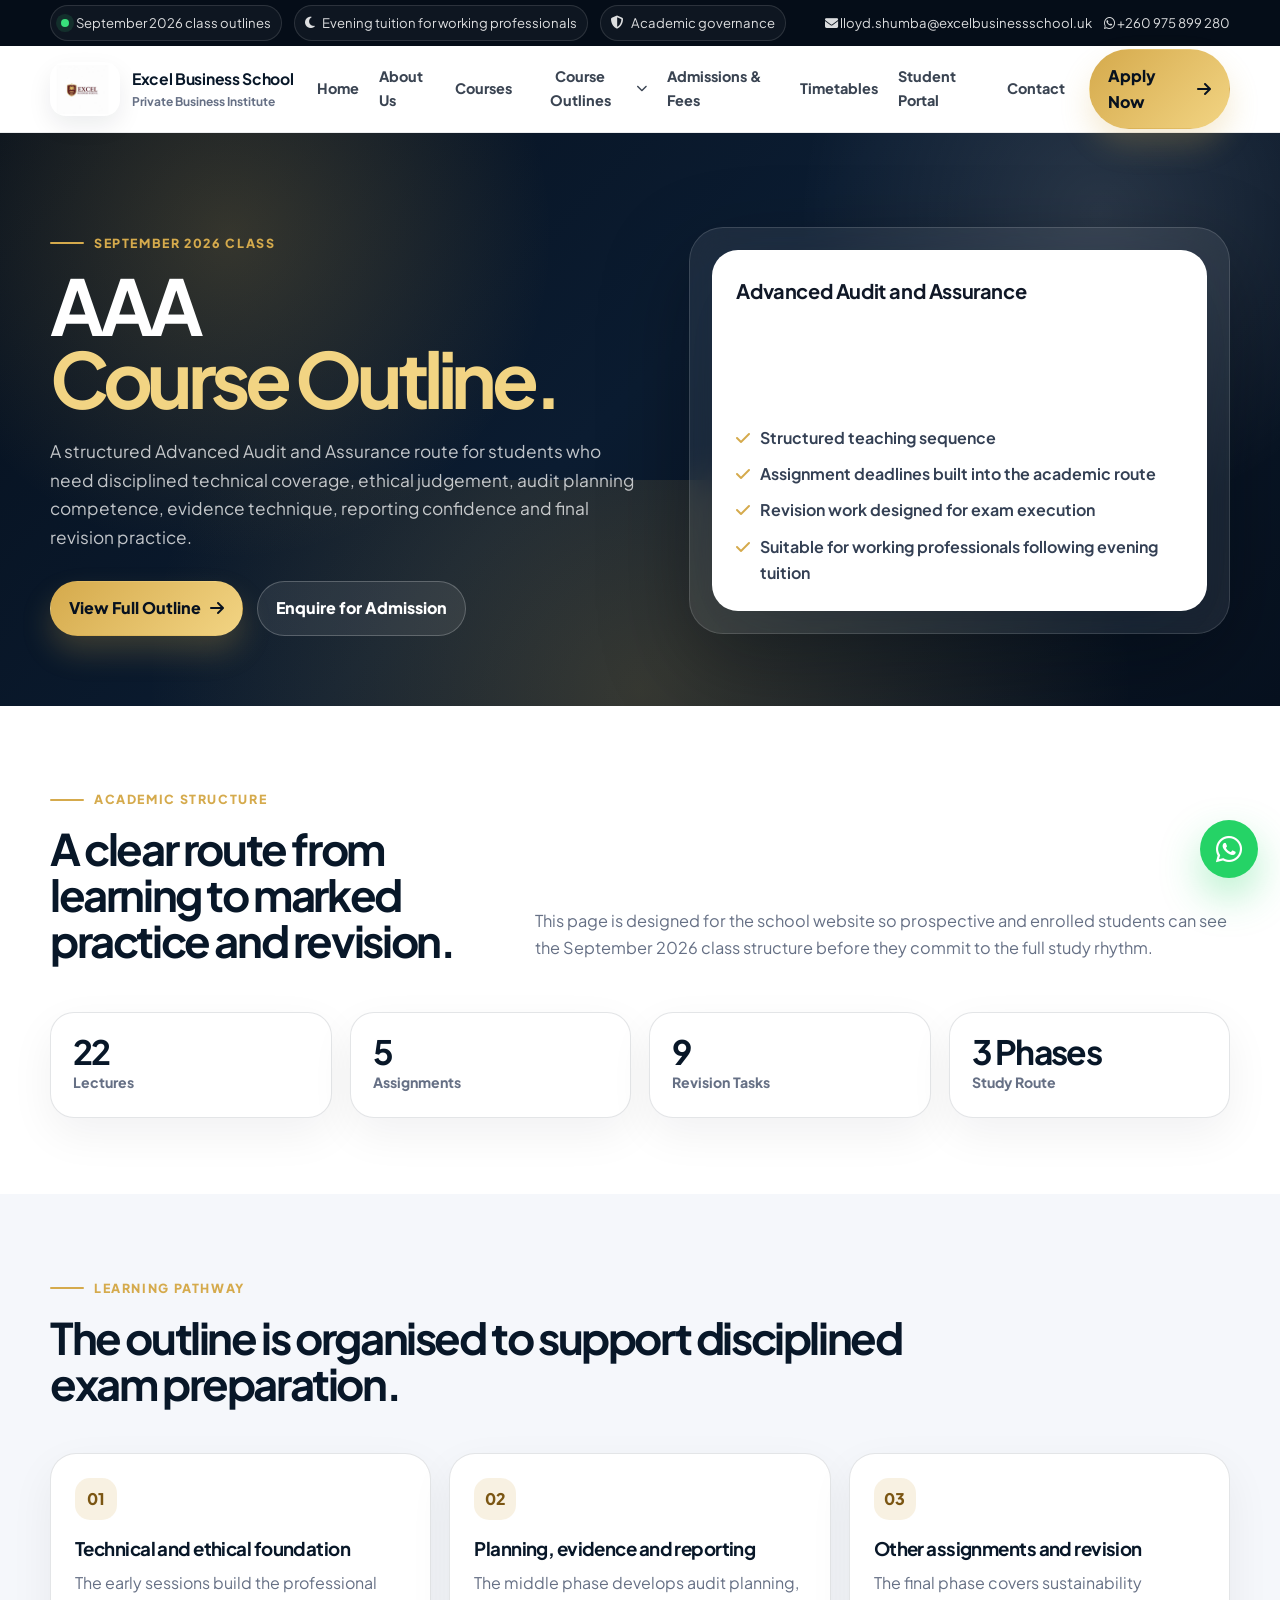
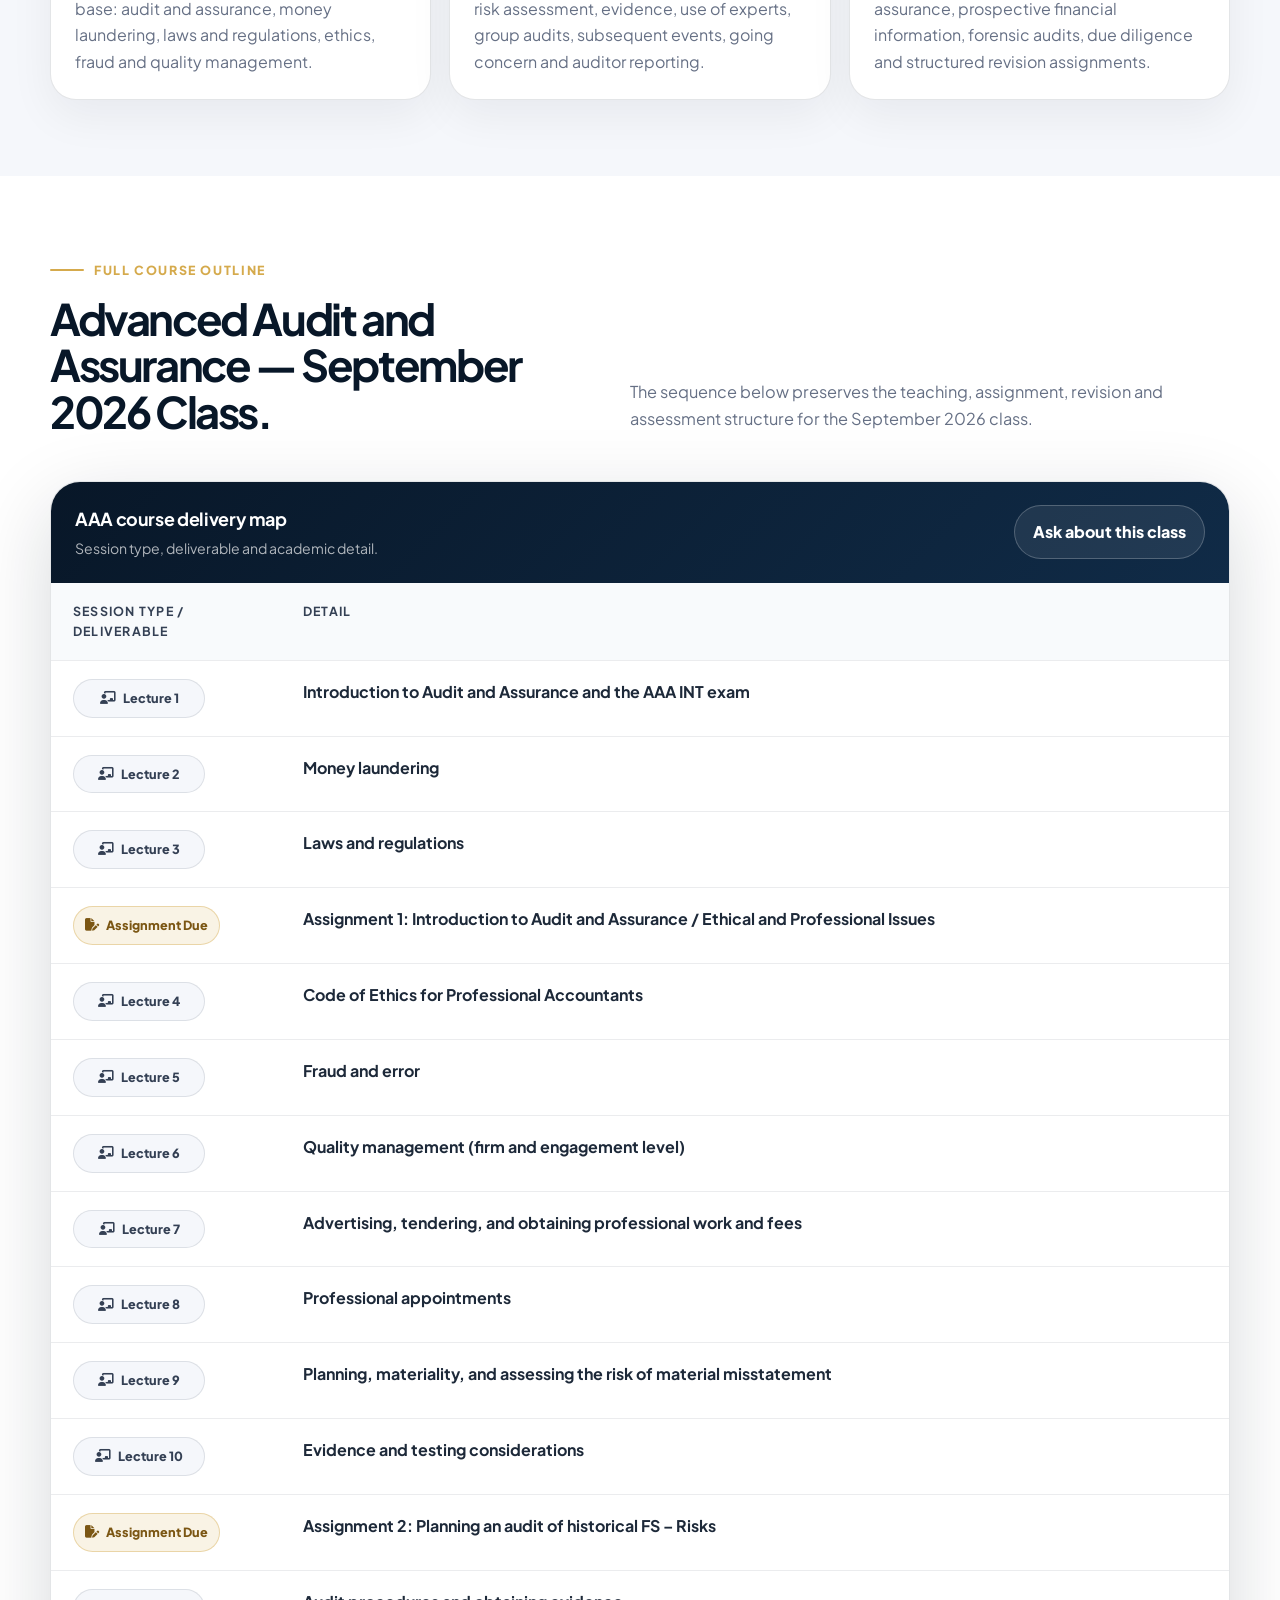
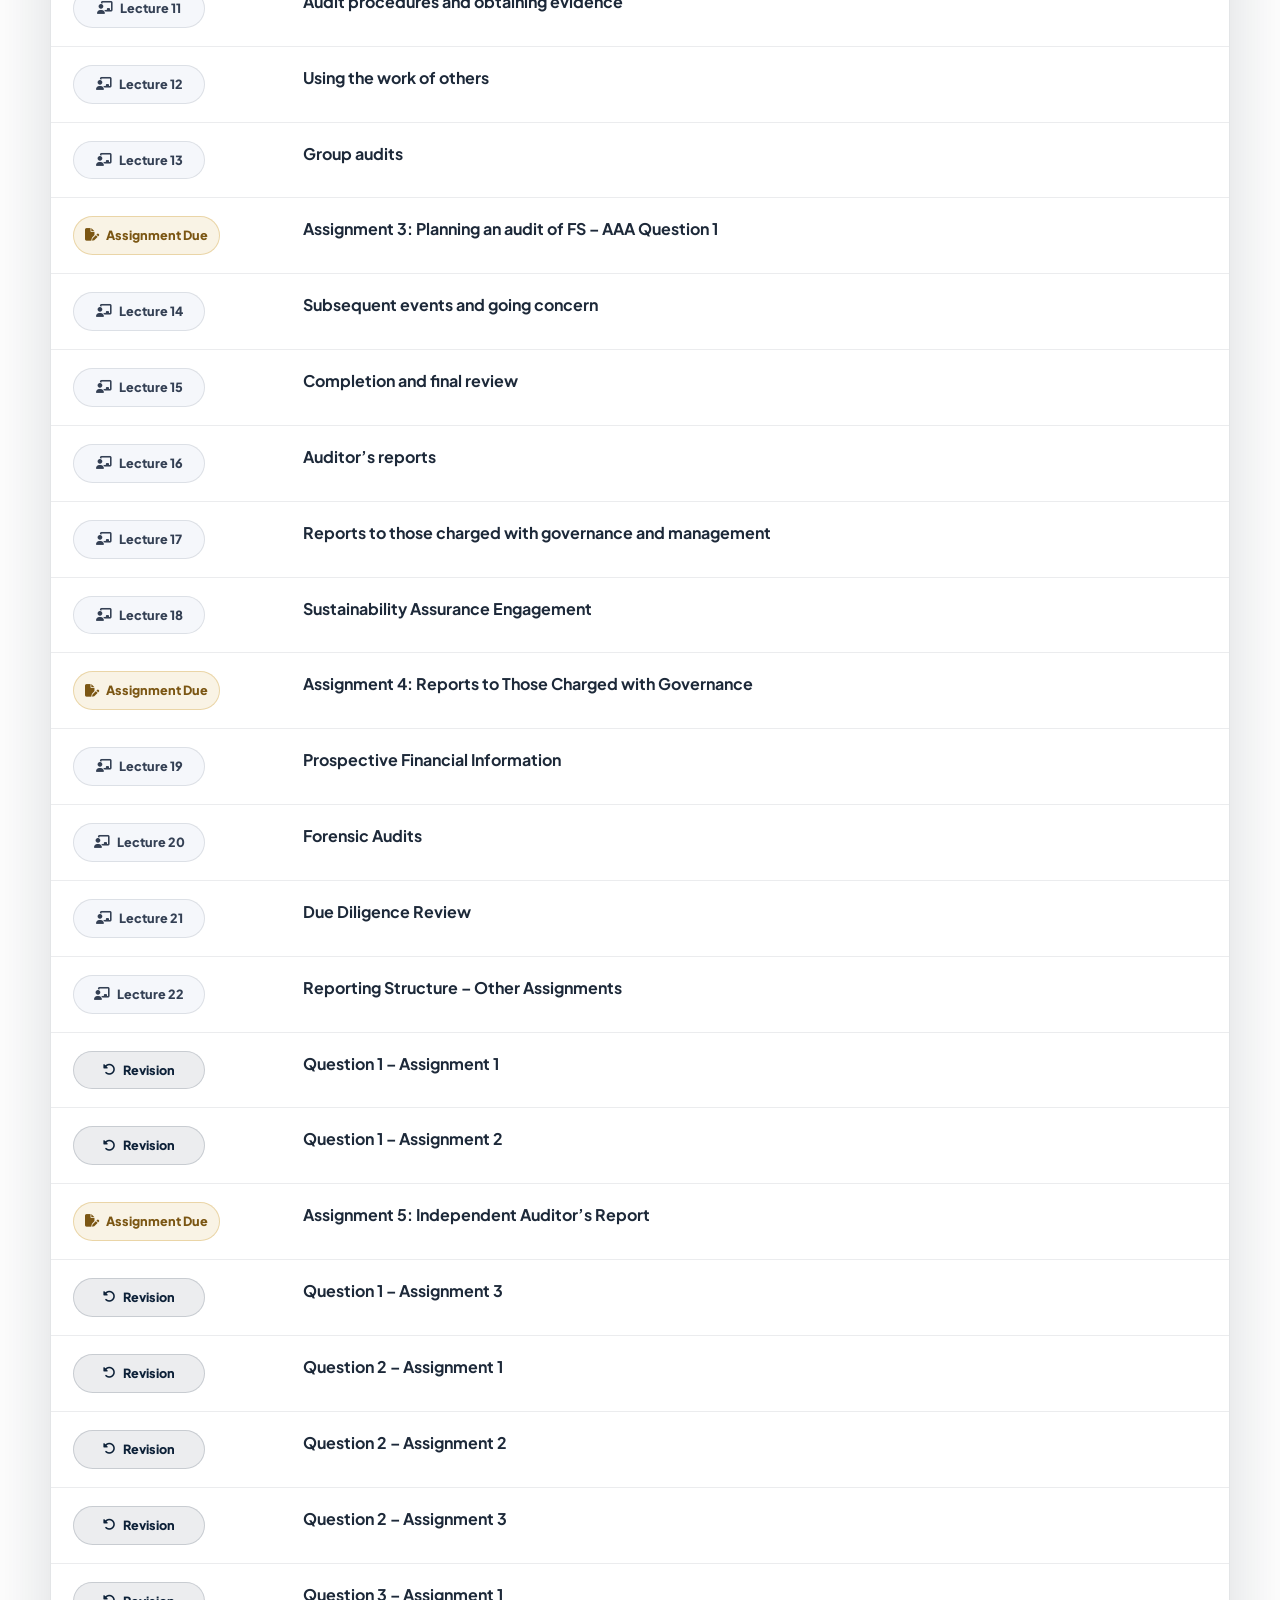
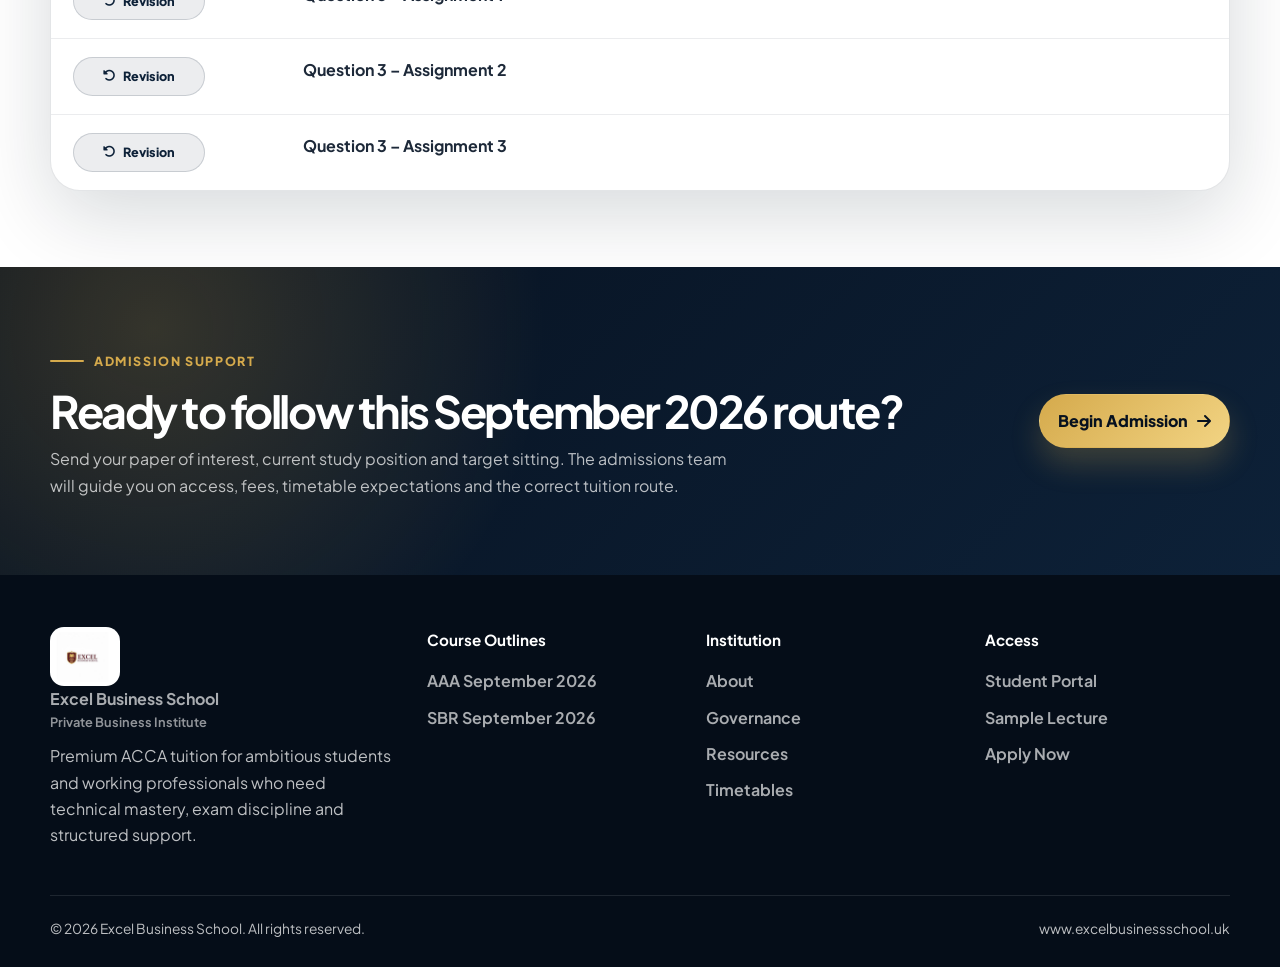
==== aaa-course-outline.html @ ab99c91c "Add files via upload" ====
<!DOCTYPE html>
<html lang="en">
<head>
  <meta charset="UTF-8" />
  <meta name="viewport" content="width=device-width, initial-scale=1.0" />

  <title>AAA Course Outline | September 2026 Class | Excel Business School</title>
  <meta name="description" content="Advanced Audit and Assurance September 2026 class course outline for Excel Business School students." />
  <meta name="theme-color" content="#081728" />
  <meta name="robots" content="index, follow" />
  <meta name="author" content="Excel Business School" />
  <link rel="canonical" href="https://www.excelbusinessschool.uk/aaa-course-outline.html" />

  <meta property="og:type" content="website" />
  <meta property="og:title" content="AAA Course Outline | September 2026 Class" />
  <meta property="og:description" content="Advanced Audit and Assurance September 2026 class course outline." />
  <meta property="og:url" content="https://www.excelbusinessschool.uk/aaa-course-outline.html" />
  <meta property="og:image" content="https://www.excelbusinessschool.uk/excel-logo.png" />

  <link rel="icon" type="image/png" href="excel-logo.png" />
  <link rel="apple-touch-icon" href="excel-logo.png" />
  <link rel="preconnect" href="https://fonts.googleapis.com" />
  <link rel="preconnect" href="https://fonts.gstatic.com" crossorigin />
  <link rel="preconnect" href="https://cdnjs.cloudflare.com" />
  <link href="https://fonts.googleapis.com/css2?family=Plus+Jakarta+Sans:wght@400;500;600;700;800;900&display=swap" rel="stylesheet" />
  <link rel="stylesheet" href="https://cdnjs.cloudflare.com/ajax/libs/font-awesome/6.5.0/css/all.min.css" />

  <style>

    :root {
      --navy: #081728;
      --navy-2: #0d2138;
      --ink: #101827;
      --muted: #667085;
      --soft: #f5f7fb;
      --white: #ffffff;
      --gold: #d5aa4c;
      --gold-2: #f2d483;
      --line: rgba(8, 23, 40, 0.11);
      --shadow: 0 24px 80px rgba(8, 23, 40, 0.16);
      --radius: 28px;
    }

    * { box-sizing: border-box; }

    html { scroll-behavior: smooth; }

    body {
      margin: 0;
      font-family: "Plus Jakarta Sans", system-ui, -apple-system, BlinkMacSystemFont, "Segoe UI", sans-serif;
      background: var(--soft);
      color: var(--ink);
      line-height: 1.65;
    }

    body.menu-open { overflow: hidden; }

    a { color: inherit; text-decoration: none; }

    img { max-width: 100%; display: block; }

    .container {
      width: min(1180px, calc(100% - 40px));
      margin: 0 auto;
    }

    .whatsapp-float {
      position: fixed;
      right: 22px;
      bottom: 22px;
      width: 58px;
      height: 58px;
      border-radius: 999px;
      display: grid;
      place-items: center;
      background: #25d366;
      color: #fff;
      font-size: 1.85rem;
      z-index: 90;
      box-shadow: 0 18px 40px rgba(37, 211, 102, 0.35);
    }

    .topbar {
      background: #050d18;
      color: rgba(255,255,255,.86);
      font-size: .82rem;
    }

    .topbar-inner {
      min-height: 46px;
      display: flex;
      align-items: center;
      justify-content: space-between;
      gap: 18px;
    }

    .topbar-left, .topbar-right {
      display: flex;
      align-items: center;
      gap: 12px;
      flex-wrap: wrap;
    }

    .status-chip {
      display: inline-flex;
      align-items: center;
      gap: 7px;
      padding: 6px 10px;
      border: 1px solid rgba(255,255,255,.12);
      border-radius: 999px;
      background: rgba(255,255,255,.04);
    }

    .live-dot {
      width: 8px;
      height: 8px;
      border-radius: 50%;
      background: #38e07b;
      box-shadow: 0 0 0 5px rgba(56,224,123,.12);
      display: inline-block;
    }

    .navbar {
      position: sticky;
      top: 0;
      z-index: 80;
      background: rgba(255,255,255,.92);
      backdrop-filter: blur(18px);
      border-bottom: 1px solid rgba(8,23,40,.08);
    }

    .nav-inner {
      min-height: 86px;
      display: flex;
      align-items: center;
      justify-content: space-between;
      gap: 24px;
    }

    .brand {
      display: flex;
      align-items: center;
      gap: 12px;
      min-width: max-content;
    }

    .brand-logo {
      width: 70px;
      height: 54px;
      display: grid;
      place-items: center;
      border-radius: 16px;
      background: #fff;
      box-shadow: 0 10px 25px rgba(8,23,40,.08);
      overflow: hidden;
    }

    .brand-logo img {
      width: 62px;
      height: auto;
      object-fit: contain;
    }

    .brand-text strong {
      display: block;
      font-size: .98rem;
      letter-spacing: -.02em;
      color: var(--navy);
    }

    .brand-text span {
      display: block;
      color: var(--muted);
      font-size: .75rem;
      font-weight: 700;
    }

    .nav-links {
      display: flex;
      align-items: center;
      justify-content: center;
      gap: 20px;
      font-size: .9rem;
      font-weight: 750;
      color: #1f2a3a;
    }

    .nav-links > a,
    .nav-dropdown-toggle {
      position: relative;
      opacity: .88;
    }

    .nav-links > a:hover,
    .nav-dropdown-toggle:hover {
      opacity: 1;
      color: var(--navy);
    }

    .nav-dropdown {
      position: relative;
      display: inline-flex;
      align-items: center;
    }

    .nav-dropdown-toggle {
      appearance: none;
      border: 0;
      background: transparent;
      color: inherit;
      font: inherit;
      cursor: pointer;
      display: inline-flex;
      align-items: center;
      gap: 7px;
      padding: 0;
    }

    .nav-dropdown-toggle i {
      font-size: .7rem;
      transition: transform .25s ease;
    }

    .nav-dropdown-menu {
      position: absolute;
      top: calc(100% + 18px);
      left: 50%;
      transform: translateX(-50%) translateY(8px);
      min-width: 300px;
      padding: 10px;
      border: 1px solid rgba(213,170,76,.34);
      border-radius: 20px;
      background: rgba(8, 23, 40, .98);
      box-shadow: 0 26px 70px rgba(0,0,0,.25);
      opacity: 0;
      visibility: hidden;
      pointer-events: none;
      z-index: 100;
      transition: opacity .22s ease, transform .22s ease, visibility .22s ease;
    }

    .nav-dropdown:hover .nav-dropdown-menu,
    .nav-dropdown:focus-within .nav-dropdown-menu {
      opacity: 1;
      visibility: visible;
      pointer-events: auto;
      transform: translateX(-50%) translateY(0);
    }

    .nav-dropdown:hover .nav-dropdown-toggle i,
    .nav-dropdown:focus-within .nav-dropdown-toggle i {
      transform: rotate(180deg);
    }

    .nav-dropdown-menu a {
      display: flex;
      flex-direction: column;
      gap: 4px;
      padding: 13px 14px;
      border-radius: 14px;
      color: #fff;
      line-height: 1.25;
    }

    .nav-dropdown-menu a:hover,
    .nav-dropdown-menu a:focus {
      background: rgba(213,170,76,.15);
    }

    .nav-dropdown-menu strong {
      font-size: .9rem;
    }

    .nav-dropdown-menu span {
      color: rgba(255,255,255,.66);
      font-size: .74rem;
      font-weight: 600;
    }

    .nav-cta, .btn {
      display: inline-flex;
      align-items: center;
      justify-content: center;
      gap: 9px;
      border-radius: 999px;
      padding: 13px 18px;
      font-weight: 800;
      border: 1px solid transparent;
      transition: transform .2s ease, box-shadow .2s ease;
      cursor: pointer;
    }

    .nav-cta, .btn-primary {
      color: #07111f;
      background: linear-gradient(135deg, var(--gold), var(--gold-2));
      box-shadow: 0 16px 30px rgba(213,170,76,.24);
    }

    .btn-secondary {
      color: #fff;
      border-color: rgba(255,255,255,.22);
      background: rgba(255,255,255,.08);
    }

    .btn-light {
      color: var(--navy);
      border-color: rgba(8,23,40,.12);
      background: #fff;
    }

    .nav-cta:hover, .btn:hover {
      transform: translateY(-2px);
    }

    .menu-btn {
      display: none;
      width: 46px;
      height: 46px;
      border: 1px solid rgba(8,23,40,.12);
      border-radius: 14px;
      background: #fff;
      color: var(--navy);
      font-size: 1.15rem;
    }

    .mobile-backdrop {
      position: fixed;
      inset: 0;
      background: rgba(0,0,0,.46);
      z-index: 95;
      opacity: 0;
      visibility: hidden;
      transition: .22s ease;
    }

    .mobile-backdrop.open {
      opacity: 1;
      visibility: visible;
    }

    .mobile-menu {
      position: fixed;
      top: 0;
      right: 0;
      bottom: 0;
      width: min(420px, 92vw);
      background: #07111f;
      color: #fff;
      z-index: 100;
      transform: translateX(100%);
      transition: transform .25s ease;
      padding: 24px;
      overflow-y: auto;
    }

    .mobile-menu.open { transform: translateX(0); }

    .mobile-head {
      display: flex;
      align-items: center;
      justify-content: space-between;
      margin-bottom: 24px;
    }

    .mobile-head span {
      display: block;
      color: rgba(255,255,255,.55);
      font-size: .75rem;
      text-transform: uppercase;
      font-weight: 800;
      letter-spacing: .12em;
    }

    .mobile-head strong { display: block; }

    .close-btn {
      width: 44px;
      height: 44px;
      border: 1px solid rgba(255,255,255,.16);
      border-radius: 14px;
      background: rgba(255,255,255,.06);
      color: #fff;
      font-size: 1.1rem;
    }

    .mobile-links {
      display: grid;
      gap: 12px;
    }

    .mobile-links a {
      display: flex;
      align-items: center;
      justify-content: space-between;
      padding: 15px 16px;
      border: 1px solid rgba(255,255,255,.10);
      border-radius: 18px;
      background: rgba(255,255,255,.045);
      font-weight: 800;
    }

    .mobile-course-block {
      display: grid;
      gap: 10px;
      padding: 14px;
      border: 1px solid rgba(213,170,76,.24);
      border-radius: 20px;
      background: rgba(213,170,76,.07);
    }

    .mobile-course-block > span {
      color: rgba(255,255,255,.64);
      font-size: .78rem;
      font-weight: 850;
      letter-spacing: .1em;
      text-transform: uppercase;
    }

    .hero {
      position: relative;
      overflow: hidden;
      background:
        radial-gradient(circle at 18% 18%, rgba(213,170,76,.22), transparent 28%),
        radial-gradient(circle at 86% 14%, rgba(255,255,255,.13), transparent 25%),
        linear-gradient(135deg, #06101d 0%, #0b1c31 48%, #07111f 100%);
      color: #fff;
      padding: 92px 0 70px;
    }

    .hero::after {
      content: "";
      position: absolute;
      inset: auto -12% -34% -12%;
      height: 420px;
      background: radial-gradient(circle, rgba(213,170,76,.22), transparent 60%);
      pointer-events: none;
    }

    .hero-inner {
      position: relative;
      z-index: 1;
      display: grid;
      grid-template-columns: 1.05fr .95fr;
      gap: 42px;
      align-items: center;
    }

    .eyebrow {
      display: inline-flex;
      align-items: center;
      gap: 10px;
      color: var(--gold);
      font-size: .78rem;
      font-weight: 900;
      letter-spacing: .13em;
      text-transform: uppercase;
      margin-bottom: 16px;
    }

    .eyebrow span {
      width: 34px;
      height: 2px;
      background: var(--gold);
      border-radius: 999px;
      display: inline-block;
    }

    h1, h2, h3, p { margin-top: 0; }

    h1 {
      max-width: 780px;
      font-size: clamp(2.65rem, 6vw, 5.8rem);
      line-height: .95;
      letter-spacing: -.07em;
      margin-bottom: 22px;
    }

    h1 span {
      color: var(--gold-2);
      display: block;
    }

    .hero p {
      color: rgba(255,255,255,.75);
      font-size: 1.08rem;
      max-width: 690px;
    }

    .hero-actions {
      display: flex;
      align-items: center;
      gap: 14px;
      flex-wrap: wrap;
      margin-top: 30px;
    }

    .hero-panel {
      border: 1px solid rgba(255,255,255,.14);
      border-radius: 34px;
      padding: 22px;
      background: rgba(255,255,255,.08);
      box-shadow: 0 32px 90px rgba(0,0,0,.28);
      backdrop-filter: blur(18px);
    }

    .panel-card {
      border-radius: 26px;
      padding: 24px;
      background: #fff;
      color: var(--ink);
      box-shadow: var(--shadow);
    }

    .panel-card h3 {
      font-size: 1.25rem;
      letter-spacing: -.02em;
      margin-bottom: 12px;
    }

    .panel-list {
      display: grid;
      gap: 10px;
      margin: 20px 0 0;
      padding: 0;
      list-style: none;
    }

    .panel-list li {
      display: flex;
      gap: 10px;
      align-items: flex-start;
      color: #344054;
      font-weight: 650;
    }

    .panel-list i { color: var(--gold); margin-top: 5px; }

    .section {
      padding: 76px 0;
    }

    .section-white { background: #fff; }

    .section-soft { background: var(--soft); }

    .section-head {
      display: flex;
      justify-content: space-between;
      gap: 30px;
      align-items: end;
      margin-bottom: 32px;
    }

    .section-title {
      font-size: clamp(2rem, 3.4vw, 3.2rem);
      line-height: 1.06;
      letter-spacing: -.055em;
      color: var(--navy);
      margin-bottom: 14px;
      max-width: 860px;
    }

    .section-lead {
      color: var(--muted);
      font-size: 1.02rem;
      max-width: 740px;
    }

    .metrics-grid {
      display: grid;
      grid-template-columns: repeat(4, minmax(0, 1fr));
      gap: 18px;
      margin-top: 34px;
    }

    .metric-card {
      padding: 22px;
      border: 1px solid var(--line);
      border-radius: 24px;
      background: #fff;
      box-shadow: 0 16px 45px rgba(8,23,40,.06);
    }

    .metric-card strong {
      display: block;
      color: var(--navy);
      font-size: 2.1rem;
      letter-spacing: -.05em;
      line-height: 1;
    }

    .metric-card span {
      color: var(--muted);
      font-size: .88rem;
      font-weight: 750;
    }

    .outline-shell {
      border: 1px solid var(--line);
      border-radius: 30px;
      overflow: hidden;
      background: #fff;
      box-shadow: var(--shadow);
    }

    .outline-toolbar {
      display: flex;
      justify-content: space-between;
      align-items: center;
      gap: 20px;
      padding: 22px 24px;
      background: linear-gradient(135deg, #081728, #102b47);
      color: #fff;
    }

    .outline-toolbar h2 {
      margin: 0;
      font-size: 1.12rem;
      letter-spacing: -.02em;
    }

    .outline-toolbar p {
      margin: 4px 0 0;
      color: rgba(255,255,255,.68);
      font-size: .88rem;
    }

    .outline-table {
      width: 100%;
      border-collapse: collapse;
    }

    .outline-table th,
    .outline-table td {
      padding: 18px 22px;
      border-bottom: 1px solid rgba(8,23,40,.08);
      text-align: left;
      vertical-align: top;
    }

    .outline-table th {
      background: #f8fafc;
      color: #344054;
      font-size: .78rem;
      text-transform: uppercase;
      letter-spacing: .1em;
    }

    .outline-table tr:last-child td {
      border-bottom: 0;
    }

    .outline-table td:first-child {
      width: 230px;
    }

    .type-pill {
      display: inline-flex;
      align-items: center;
      gap: 7px;
      min-width: 132px;
      justify-content: center;
      padding: 8px 11px;
      border-radius: 999px;
      border: 1px solid rgba(8,23,40,.10);
      background: #f5f7fb;
      color: #344054;
      font-weight: 850;
      font-size: .79rem;
    }

    .type-pill.assignment {
      background: rgba(213,170,76,.14);
      border-color: rgba(213,170,76,.40);
      color: #7b5613;
    }

    .type-pill.revision {
      background: rgba(13,33,56,.08);
      border-color: rgba(13,33,56,.16);
      color: var(--navy-2);
    }

    .type-pill.mock {
      background: rgba(34, 197, 94, .12);
      border-color: rgba(34, 197, 94, .26);
      color: #116333;
    }

    .detail-cell {
      font-weight: 700;
      color: #1d2939;
    }

    .pathway-grid {
      display: grid;
      grid-template-columns: repeat(3, minmax(0, 1fr));
      gap: 18px;
    }

    .path-card {
      border: 1px solid var(--line);
      border-radius: 26px;
      padding: 24px;
      background: #fff;
      box-shadow: 0 16px 45px rgba(8,23,40,.06);
    }

    .path-card span {
      width: 42px;
      height: 42px;
      display: grid;
      place-items: center;
      border-radius: 15px;
      background: rgba(213,170,76,.16);
      color: #7b5613;
      font-weight: 900;
      margin-bottom: 18px;
    }

    .path-card h3 {
      color: var(--navy);
      letter-spacing: -.03em;
      line-height: 1.16;
      margin-bottom: 10px;
    }

    .path-card p {
      color: var(--muted);
      margin-bottom: 0;
    }

    .cta-band {
      background:
        radial-gradient(circle at 12% 20%, rgba(213,170,76,.22), transparent 34%),
        linear-gradient(135deg, #07111f, #0d2138);
      color: #fff;
    }

    .cta-layout {
      display: flex;
      align-items: center;
      justify-content: space-between;
      gap: 28px;
    }

    .cta-layout h2 {
      font-size: clamp(2rem, 3.5vw, 3.3rem);
      line-height: 1.05;
      letter-spacing: -.055em;
      margin-bottom: 12px;
    }

    .cta-layout p {
      color: rgba(255,255,255,.72);
      max-width: 700px;
      margin-bottom: 0;
    }

    .footer {
      background: #050d18;
      color: rgba(255,255,255,.74);
      padding: 52px 0 26px;
    }

    .footer-grid {
      display: grid;
      grid-template-columns: 1.4fr repeat(3, 1fr);
      gap: 34px;
    }

    .footer-brand {
      display: flex;
      align-items: center;
      gap: 12px;
      color: #fff;
      margin-bottom: 16px;
    }

    .footer-brand img {
      width: 70px;
      height: auto;
      border-radius: 14px;
      background: #fff;
      padding: 4px;
    }

    .footer-brand strong { display: block; }
    .footer-brand em { display: block; font-style: normal; color: rgba(255,255,255,.56); font-size: .8rem; }

    .footer h3 {
      color: #fff;
      margin-bottom: 16px;
      font-size: .95rem;
    }

    .footer a {
      display: block;
      margin-bottom: 10px;
      color: rgba(255,255,255,.66);
      font-weight: 650;
    }

    .footer-bottom {
      margin-top: 30px;
      padding-top: 22px;
      border-top: 1px solid rgba(255,255,255,.10);
      display: flex;
      justify-content: space-between;
      gap: 18px;
      flex-wrap: wrap;
      font-size: .86rem;
    }

    @media (max-width: 1100px) {
      .nav-links, .nav-cta { display: none; }
      .menu-btn { display: inline-grid; place-items: center; }
      .hero-inner { grid-template-columns: 1fr; }
      .metrics-grid { grid-template-columns: repeat(2, minmax(0, 1fr)); }
      .pathway-grid { grid-template-columns: 1fr; }
      .section-head { display: block; }
    }

    @media (max-width: 760px) {
      .container { width: min(100% - 28px, 1180px); }
      .topbar-inner { align-items: flex-start; padding: 12px 0; }
      .topbar-right { display: none; }
      .brand-text span { display: none; }
      .hero { padding: 70px 0 52px; }
      h1 { font-size: clamp(2.35rem, 13vw, 4rem); }
      .metrics-grid { grid-template-columns: 1fr; }
      .outline-toolbar { align-items: flex-start; flex-direction: column; }
      .outline-table, .outline-table tbody, .outline-table tr, .outline-table td { display: block; width: 100%; }
      .outline-table thead { display: none; }
      .outline-table tr { border-bottom: 1px solid rgba(8,23,40,.09); padding: 16px; }
      .outline-table tr:last-child { border-bottom: 0; }
      .outline-table td { padding: 7px 0; border: 0; }
      .outline-table td:first-child { width: 100%; }
      .type-pill { justify-content: flex-start; min-width: auto; }
      .cta-layout { display: block; }
      .footer-grid { grid-template-columns: 1fr; }
    }

  </style>
</head>

<body>

  <a href="https://wa.me/260975899280" target="_blank" rel="noopener" aria-label="Contact Excel Business School on WhatsApp" class="whatsapp-float">
    <i class="fab fa-whatsapp" aria-hidden="true"></i>
  </a>

  <header class="topbar" aria-label="Institutional contact bar">
    <div class="container topbar-inner">
      <div class="topbar-left">
        <span class="status-chip"><span class="live-dot" aria-hidden="true"></span> September 2026 class outlines</span>
        <span class="status-chip"><i class="fas fa-moon" aria-hidden="true"></i> Evening tuition for working professionals</span>
        <span class="status-chip"><i class="fas fa-shield-halved" aria-hidden="true"></i> Academic governance</span>
      </div>
      <div class="topbar-right">
        <a href="mailto:lloyd.shumba@excelbusinessschool.uk"><i class="fa-solid fa-envelope" aria-hidden="true"></i> lloyd.shumba@excelbusinessschool.uk</a>
        <a href="https://wa.me/260975899280" target="_blank" rel="noopener"><i class="fab fa-whatsapp" aria-hidden="true"></i> +260 975 899 280</a>
      </div>
    </div>
  </header>

  <nav class="navbar" aria-label="Primary navigation">
    <div class="container nav-inner">
      <a href="index.html" class="brand" aria-label="Excel Business School Home">
        <span class="brand-logo">
          <img src="excel-logo.png" width="82" height="58" alt="Excel Business School" />
        </span>
        <span class="brand-text">
          <strong>Excel Business School</strong>
          <span>Private Business Institute</span>
        </span>
      </a>

      <div class="nav-links" aria-label="Main navigation">
        <a href="index.html#home">Home</a>
        <a href="index.html#about">About Us</a>
        <a href="index.html#courses">Courses</a>
        <div class="nav-dropdown">
          <button class="nav-dropdown-toggle" type="button" aria-haspopup="true" aria-expanded="false">
            Course Outlines <i class="fas fa-chevron-down" aria-hidden="true"></i>
          </button>
          <div class="nav-dropdown-menu" role="menu" aria-label="September 2026 course outlines">
            <a href="aaa-course-outline.html" role="menuitem">
              <strong>AAA Course Outline</strong>
              <span>Advanced Audit and Assurance · September 2026</span>
            </a>
            <a href="sbr-course-outline.html" role="menuitem">
              <strong>SBR Course Outline</strong>
              <span>Strategic Business Reporting · September 2026</span>
            </a>
          </div>
        </div>
        <a href="index.html#admissions">Admissions &amp; Fees</a>
        <a href="timetables.html">Timetables</a>
        <a href="portal.html">Student Portal</a>
        <a href="index.html#contact">Contact</a>
      </div>

      <a href="index.html#contact" class="nav-cta">Apply Now <i class="fas fa-arrow-right" aria-hidden="true"></i></a>

      <button class="menu-btn" id="menuBtn" type="button" aria-label="Open menu" aria-controls="mobileMenu" aria-expanded="false">
        <i class="fas fa-bars" aria-hidden="true"></i>
      </button>
    </div>
  </nav>

  <div class="mobile-backdrop" id="mobileBackdrop" aria-hidden="true"></div>

  <aside class="mobile-menu" id="mobileMenu" aria-hidden="true" aria-label="Mobile navigation">
    <div class="mobile-head">
      <div>
        <span>Navigation</span>
        <strong>Excel Business School</strong>
      </div>
      <button class="close-btn" id="closeBtn" type="button" aria-label="Close menu">
        <i class="fas fa-times" aria-hidden="true"></i>
      </button>
    </div>

    <div class="mobile-links">
      <a href="index.html#home">Home <i class="fas fa-arrow-right" aria-hidden="true"></i></a>
      <a href="index.html#about">About Us <i class="fas fa-arrow-right" aria-hidden="true"></i></a>
      <a href="index.html#courses">Courses <i class="fas fa-arrow-right" aria-hidden="true"></i></a>
      <div class="mobile-course-block">
        <span>Course Outlines</span>
        <a href="aaa-course-outline.html">AAA September 2026 <i class="fas fa-arrow-right" aria-hidden="true"></i></a>
        <a href="sbr-course-outline.html">SBR September 2026 <i class="fas fa-arrow-right" aria-hidden="true"></i></a>
      </div>
      <a href="index.html#admissions">Admissions &amp; Fees <i class="fas fa-arrow-right" aria-hidden="true"></i></a>
      <a href="timetables.html">Timetables <i class="fas fa-calendar-alt" aria-hidden="true"></i></a>
      <a href="portal.html">Student Portal <i class="fas fa-user-graduate" aria-hidden="true"></i></a>
      <a href="index.html#contact">Contact <i class="fas fa-arrow-right" aria-hidden="true"></i></a>
      <a href="index.html#contact">Apply Now</a>
    </div>
  </aside>


  <main>
    <section class="hero">
      <div class="container hero-inner">
        <div>
          <div class="eyebrow"><span></span> September 2026 Class</div>
          <h1>AAA <span>Course Outline.</span></h1>
          <p>A structured Advanced Audit and Assurance route for students who need disciplined technical coverage, ethical judgement, audit planning competence, evidence technique, reporting confidence and final revision practice.</p>
          <div class="hero-actions">
            <a href="#outline" class="btn btn-primary">View Full Outline <i class="fas fa-arrow-right" aria-hidden="true"></i></a>
            <a href="index.html#contact" class="btn btn-secondary">Enquire for Admission</a>
          </div>
        </div>

        <aside class="hero-panel" aria-label="AAA course summary">
          <div class="panel-card">
            <h3>Advanced Audit and Assurance</h3>
            <p>A professional audit route covering ethics, laws and regulations, audit planning, evidence, reporting, assurance engagements and revision practice.</p>
            <ul class="panel-list">
              <li><i class="fas fa-check" aria-hidden="true"></i> Structured teaching sequence</li>
              <li><i class="fas fa-check" aria-hidden="true"></i> Assignment deadlines built into the academic route</li>
              <li><i class="fas fa-check" aria-hidden="true"></i> Revision work designed for exam execution</li>
              <li><i class="fas fa-check" aria-hidden="true"></i> Suitable for working professionals following evening tuition</li>
            </ul>
          </div>
        </aside>
      </div>
    </section>

    <section class="section section-white">
      <div class="container">
        <div class="section-head">
          <div>
            <div class="eyebrow"><span></span> Academic Structure</div>
            <h2 class="section-title">A clear route from learning to marked practice and revision.</h2>
          </div>
          <p class="section-lead">This page is designed for the school website so prospective and enrolled students can see the September 2026 class structure before they commit to the full study rhythm.</p>
        </div>

        <div class="metrics-grid">
          <article class="metric-card">
            <strong>22</strong>
            <span>Lectures</span>
          </article>
          <article class="metric-card">
            <strong>5</strong>
            <span>Assignments</span>
          </article>
          <article class="metric-card">
            <strong>9</strong>
            <span>Revision Tasks</span>
          </article>
          <article class="metric-card">
            <strong>3 Phases</strong>
            <span>Study Route</span>
          </article>
        </div>
      </div>
    </section>

    <section class="section section-soft">
      <div class="container">
        <div class="section-head">
          <div>
            <div class="eyebrow"><span></span> Learning Pathway</div>
            <h2 class="section-title">The outline is organised to support disciplined exam preparation.</h2>
          </div>
        </div>

        <div class="pathway-grid">
          <article class="path-card">
            <span>01</span>
            <h3>Technical and ethical foundation</h3>
            <p>The early sessions build the professional base: audit and assurance, money laundering, laws and regulations, ethics, fraud and quality management.</p>
          </article>
          <article class="path-card">
            <span>02</span>
            <h3>Planning, evidence and reporting</h3>
            <p>The middle phase develops audit planning, risk assessment, evidence, use of experts, group audits, subsequent events, going concern and auditor reporting.</p>
          </article>
          <article class="path-card">
            <span>03</span>
            <h3>Other assignments and revision</h3>
            <p>The final phase covers sustainability assurance, prospective financial information, forensic audits, due diligence and structured revision assignments.</p>
          </article>
        </div>
      </div>
    </section>

    <section class="section section-white" id="outline">
      <div class="container">
        <div class="section-head">
          <div>
            <div class="eyebrow"><span></span> Full Course Outline</div>
            <h2 class="section-title">Advanced Audit and Assurance — September 2026 Class.</h2>
          </div>
          <p class="section-lead">The sequence below preserves the teaching, assignment, revision and assessment structure for the September 2026 class.</p>
        </div>

        <div class="outline-shell">
          <div class="outline-toolbar">
            <div>
              <h2>AAA course delivery map</h2>
              <p>Session type, deliverable and academic detail.</p>
            </div>
            <a class="btn btn-secondary" href="index.html#contact">Ask about this class</a>
          </div>

          <table class="outline-table">
            <thead>
              <tr>
                <th>Session Type / Deliverable</th>
                <th>Detail</th>
              </tr>
            </thead>
            <tbody>
              <tr>
                <td><span class="type-pill lecture"><i class="fas fa-chalkboard-user" aria-hidden="true"></i> Lecture 1</span></td>
                <td class="detail-cell">Introduction to Audit and Assurance and the AAA INT exam</td>
              </tr>
              <tr>
                <td><span class="type-pill lecture"><i class="fas fa-chalkboard-user" aria-hidden="true"></i> Lecture 2</span></td>
                <td class="detail-cell">Money laundering</td>
              </tr>
              <tr>
                <td><span class="type-pill lecture"><i class="fas fa-chalkboard-user" aria-hidden="true"></i> Lecture 3</span></td>
                <td class="detail-cell">Laws and regulations</td>
              </tr>
              <tr>
                <td><span class="type-pill assignment"><i class="fas fa-file-pen" aria-hidden="true"></i> Assignment Due</span></td>
                <td class="detail-cell">Assignment 1: Introduction to Audit and Assurance / Ethical and Professional Issues</td>
              </tr>
              <tr>
                <td><span class="type-pill lecture"><i class="fas fa-chalkboard-user" aria-hidden="true"></i> Lecture 4</span></td>
                <td class="detail-cell">Code of Ethics for Professional Accountants</td>
              </tr>
              <tr>
                <td><span class="type-pill lecture"><i class="fas fa-chalkboard-user" aria-hidden="true"></i> Lecture 5</span></td>
                <td class="detail-cell">Fraud and error</td>
              </tr>
              <tr>
                <td><span class="type-pill lecture"><i class="fas fa-chalkboard-user" aria-hidden="true"></i> Lecture 6</span></td>
                <td class="detail-cell">Quality management (firm and engagement level)</td>
              </tr>
              <tr>
                <td><span class="type-pill lecture"><i class="fas fa-chalkboard-user" aria-hidden="true"></i> Lecture 7</span></td>
                <td class="detail-cell">Advertising, tendering, and obtaining professional work and fees</td>
              </tr>
              <tr>
                <td><span class="type-pill lecture"><i class="fas fa-chalkboard-user" aria-hidden="true"></i> Lecture 8</span></td>
                <td class="detail-cell">Professional appointments</td>
              </tr>
              <tr>
                <td><span class="type-pill lecture"><i class="fas fa-chalkboard-user" aria-hidden="true"></i> Lecture 9</span></td>
                <td class="detail-cell">Planning, materiality, and assessing the risk of material misstatement</td>
              </tr>
              <tr>
                <td><span class="type-pill lecture"><i class="fas fa-chalkboard-user" aria-hidden="true"></i> Lecture 10</span></td>
                <td class="detail-cell">Evidence and testing considerations</td>
              </tr>
              <tr>
                <td><span class="type-pill assignment"><i class="fas fa-file-pen" aria-hidden="true"></i> Assignment Due</span></td>
                <td class="detail-cell">Assignment 2: Planning an audit of historical FS – Risks</td>
              </tr>
              <tr>
                <td><span class="type-pill lecture"><i class="fas fa-chalkboard-user" aria-hidden="true"></i> Lecture 11</span></td>
                <td class="detail-cell">Audit procedures and obtaining evidence</td>
              </tr>
              <tr>
                <td><span class="type-pill lecture"><i class="fas fa-chalkboard-user" aria-hidden="true"></i> Lecture 12</span></td>
                <td class="detail-cell">Using the work of others</td>
              </tr>
              <tr>
                <td><span class="type-pill lecture"><i class="fas fa-chalkboard-user" aria-hidden="true"></i> Lecture 13</span></td>
                <td class="detail-cell">Group audits</td>
              </tr>
              <tr>
                <td><span class="type-pill assignment"><i class="fas fa-file-pen" aria-hidden="true"></i> Assignment Due</span></td>
                <td class="detail-cell">Assignment 3: Planning an audit of FS – AAA Question 1</td>
              </tr>
              <tr>
                <td><span class="type-pill lecture"><i class="fas fa-chalkboard-user" aria-hidden="true"></i> Lecture 14</span></td>
                <td class="detail-cell">Subsequent events and going concern</td>
              </tr>
              <tr>
                <td><span class="type-pill lecture"><i class="fas fa-chalkboard-user" aria-hidden="true"></i> Lecture 15</span></td>
                <td class="detail-cell">Completion and final review</td>
              </tr>
              <tr>
                <td><span class="type-pill lecture"><i class="fas fa-chalkboard-user" aria-hidden="true"></i> Lecture 16</span></td>
                <td class="detail-cell">Auditor’s reports</td>
              </tr>
              <tr>
                <td><span class="type-pill lecture"><i class="fas fa-chalkboard-user" aria-hidden="true"></i> Lecture 17</span></td>
                <td class="detail-cell">Reports to those charged with governance and management</td>
              </tr>
              <tr>
                <td><span class="type-pill lecture"><i class="fas fa-chalkboard-user" aria-hidden="true"></i> Lecture 18</span></td>
                <td class="detail-cell">Sustainability Assurance Engagement</td>
              </tr>
              <tr>
                <td><span class="type-pill assignment"><i class="fas fa-file-pen" aria-hidden="true"></i> Assignment Due</span></td>
                <td class="detail-cell">Assignment 4: Reports to Those Charged with Governance</td>
              </tr>
              <tr>
                <td><span class="type-pill lecture"><i class="fas fa-chalkboard-user" aria-hidden="true"></i> Lecture 19</span></td>
                <td class="detail-cell">Prospective Financial Information</td>
              </tr>
              <tr>
                <td><span class="type-pill lecture"><i class="fas fa-chalkboard-user" aria-hidden="true"></i> Lecture 20</span></td>
                <td class="detail-cell">Forensic Audits</td>
              </tr>
              <tr>
                <td><span class="type-pill lecture"><i class="fas fa-chalkboard-user" aria-hidden="true"></i> Lecture 21</span></td>
                <td class="detail-cell">Due Diligence Review</td>
              </tr>
              <tr>
                <td><span class="type-pill lecture"><i class="fas fa-chalkboard-user" aria-hidden="true"></i> Lecture 22</span></td>
                <td class="detail-cell">Reporting Structure – Other Assignments</td>
              </tr>
              <tr>
                <td><span class="type-pill revision"><i class="fas fa-rotate-left" aria-hidden="true"></i> Revision</span></td>
                <td class="detail-cell">Question 1 – Assignment 1</td>
              </tr>
              <tr>
                <td><span class="type-pill revision"><i class="fas fa-rotate-left" aria-hidden="true"></i> Revision</span></td>
                <td class="detail-cell">Question 1 – Assignment 2</td>
              </tr>
              <tr>
                <td><span class="type-pill assignment"><i class="fas fa-file-pen" aria-hidden="true"></i> Assignment Due</span></td>
                <td class="detail-cell">Assignment 5: Independent Auditor’s Report</td>
              </tr>
              <tr>
                <td><span class="type-pill revision"><i class="fas fa-rotate-left" aria-hidden="true"></i> Revision</span></td>
                <td class="detail-cell">Question 1 – Assignment 3</td>
              </tr>
              <tr>
                <td><span class="type-pill revision"><i class="fas fa-rotate-left" aria-hidden="true"></i> Revision</span></td>
                <td class="detail-cell">Question 2 – Assignment 1</td>
              </tr>
              <tr>
                <td><span class="type-pill revision"><i class="fas fa-rotate-left" aria-hidden="true"></i> Revision</span></td>
                <td class="detail-cell">Question 2 – Assignment 2</td>
              </tr>
              <tr>
                <td><span class="type-pill revision"><i class="fas fa-rotate-left" aria-hidden="true"></i> Revision</span></td>
                <td class="detail-cell">Question 2 – Assignment 3</td>
              </tr>
              <tr>
                <td><span class="type-pill revision"><i class="fas fa-rotate-left" aria-hidden="true"></i> Revision</span></td>
                <td class="detail-cell">Question 3 – Assignment 1</td>
              </tr>
              <tr>
                <td><span class="type-pill revision"><i class="fas fa-rotate-left" aria-hidden="true"></i> Revision</span></td>
                <td class="detail-cell">Question 3 – Assignment 2</td>
              </tr>
              <tr>
                <td><span class="type-pill revision"><i class="fas fa-rotate-left" aria-hidden="true"></i> Revision</span></td>
                <td class="detail-cell">Question 3 – Assignment 3</td>
              </tr>
            </tbody>
          </table>
        </div>
      </div>
    </section>

    <section class="section cta-band">
      <div class="container cta-layout">
        <div>
          <div class="eyebrow"><span></span> Admission Support</div>
          <h2>Ready to follow this September 2026 route?</h2>
          <p>Send your paper of interest, current study position and target sitting. The admissions team will guide you on access, fees, timetable expectations and the correct tuition route.</p>
        </div>
        <a href="index.html#contact" class="btn btn-primary">Begin Admission <i class="fas fa-arrow-right" aria-hidden="true"></i></a>
      </div>
    </section>
  </main>


  <footer class="footer">
    <div class="container footer-grid">
      <div>
        <a href="index.html" class="footer-brand">
          <img src="excel-logo.png" width="82" height="58" alt="Excel Business School" />
          <span>
            <strong>Excel Business School</strong>
            <em>Private Business Institute</em>
          </span>
        </a>
        <p>Premium ACCA tuition for ambitious students and working professionals who need technical mastery, exam discipline and structured support.</p>
      </div>

      <div>
        <h3>Course Outlines</h3>
        <a href="aaa-course-outline.html">AAA September 2026</a>
        <a href="sbr-course-outline.html">SBR September 2026</a>
      </div>

      <div>
        <h3>Institution</h3>
        <a href="index.html#about">About</a>
        <a href="index.html#governance">Governance</a>
        <a href="index.html#student-resources">Resources</a>
        <a href="timetables.html">Timetables</a>
      </div>

      <div>
        <h3>Access</h3>
        <a href="portal.html">Student Portal</a>
        <a href="index.html#sample-lectures">Sample Lecture</a>
        <a href="index.html#contact">Apply Now</a>
      </div>
    </div>

    <div class="container footer-bottom">
      <span>© <span id="year"></span> Excel Business School. All rights reserved.</span>
      <span>www.excelbusinessschool.uk</span>
    </div>
  </footer>


  <script>
    const menuBtn = document.getElementById('menuBtn');
    const closeBtn = document.getElementById('closeBtn');
    const mobileMenu = document.getElementById('mobileMenu');
    const mobileBackdrop = document.getElementById('mobileBackdrop');
    const mobileLinks = document.querySelectorAll('.mobile-links a');

    function openMenu() {
      mobileMenu.classList.add('open');
      mobileBackdrop.classList.add('open');
      mobileMenu.setAttribute('aria-hidden', 'false');
      menuBtn.setAttribute('aria-expanded', 'true');
      document.body.classList.add('menu-open');
    }

    function closeMenu() {
      mobileMenu.classList.remove('open');
      mobileBackdrop.classList.remove('open');
      mobileMenu.setAttribute('aria-hidden', 'true');
      menuBtn.setAttribute('aria-expanded', 'false');
      document.body.classList.remove('menu-open');
    }

    menuBtn.addEventListener('click', openMenu);
    closeBtn.addEventListener('click', closeMenu);
    mobileBackdrop.addEventListener('click', closeMenu);
    mobileLinks.forEach((link) => link.addEventListener('click', closeMenu));

    document.getElementById('year').textContent = new Date().getFullYear();
  </script>

</body>
</html>
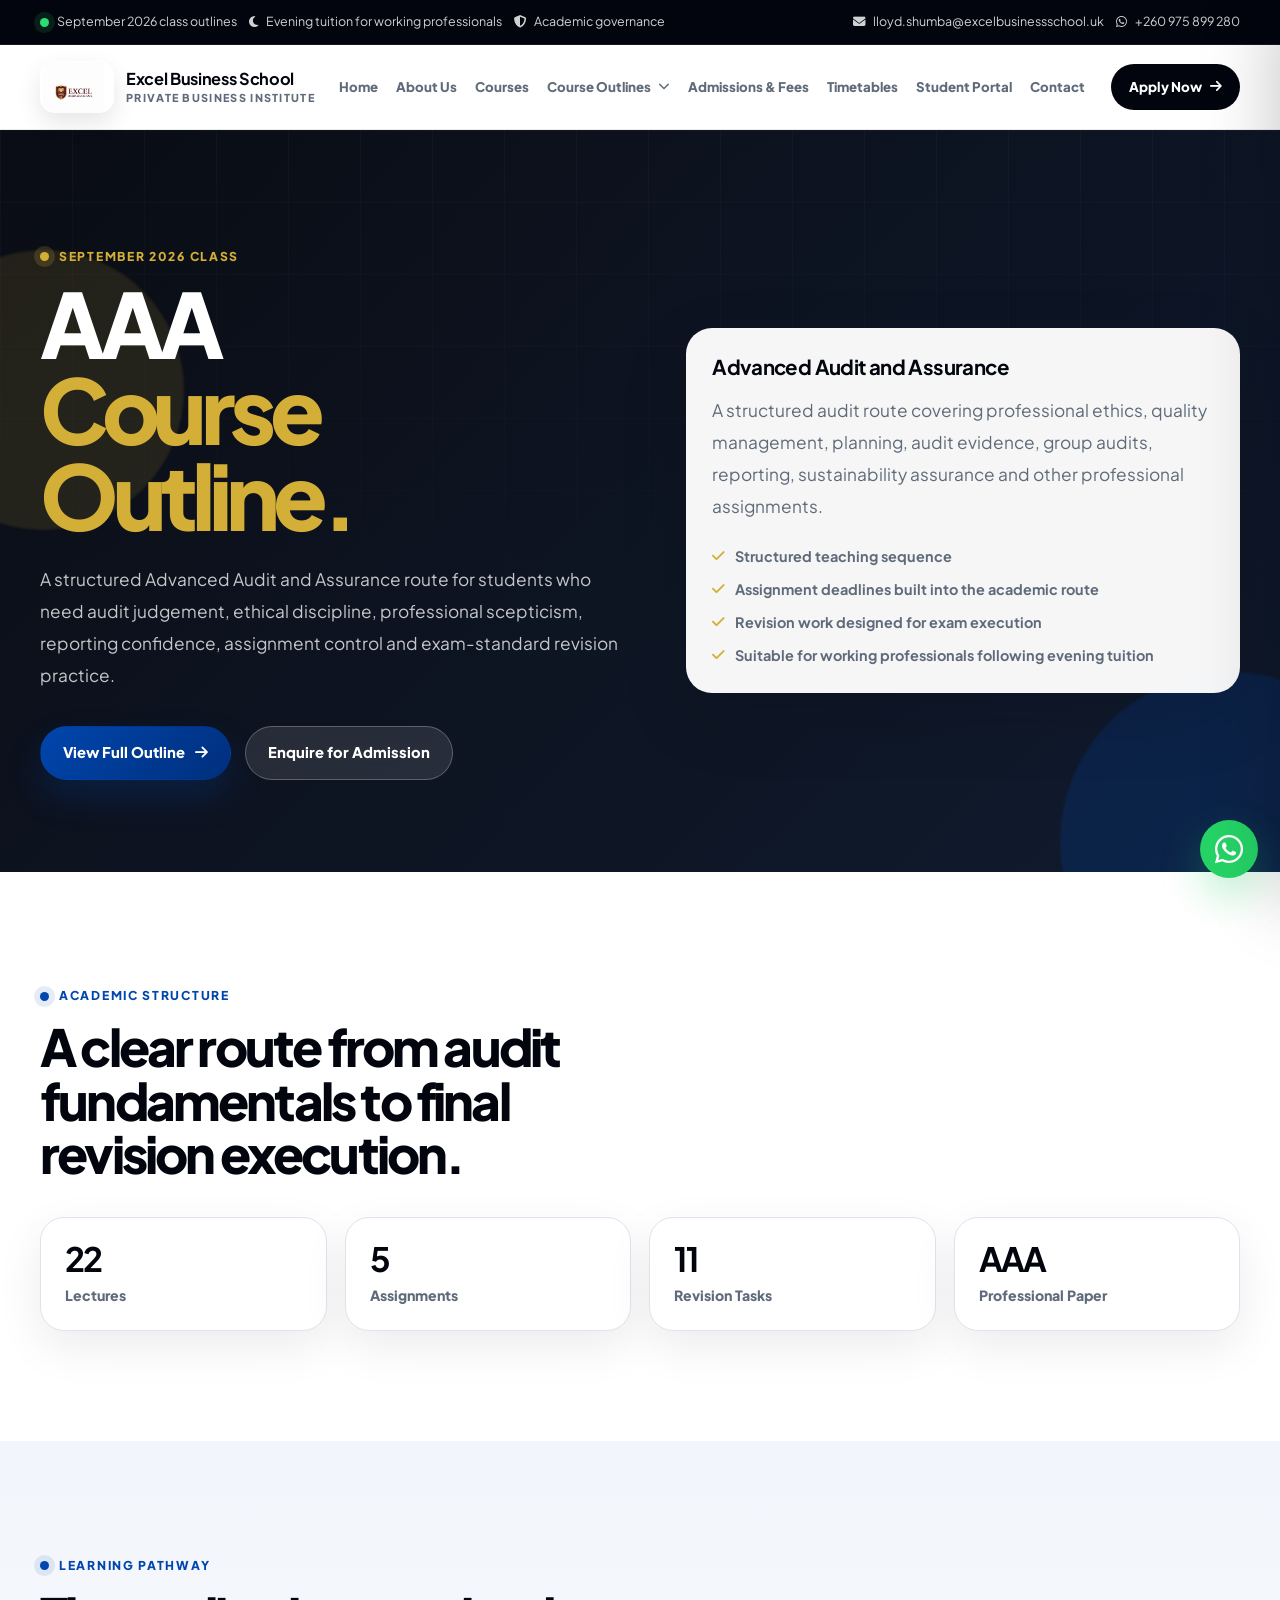
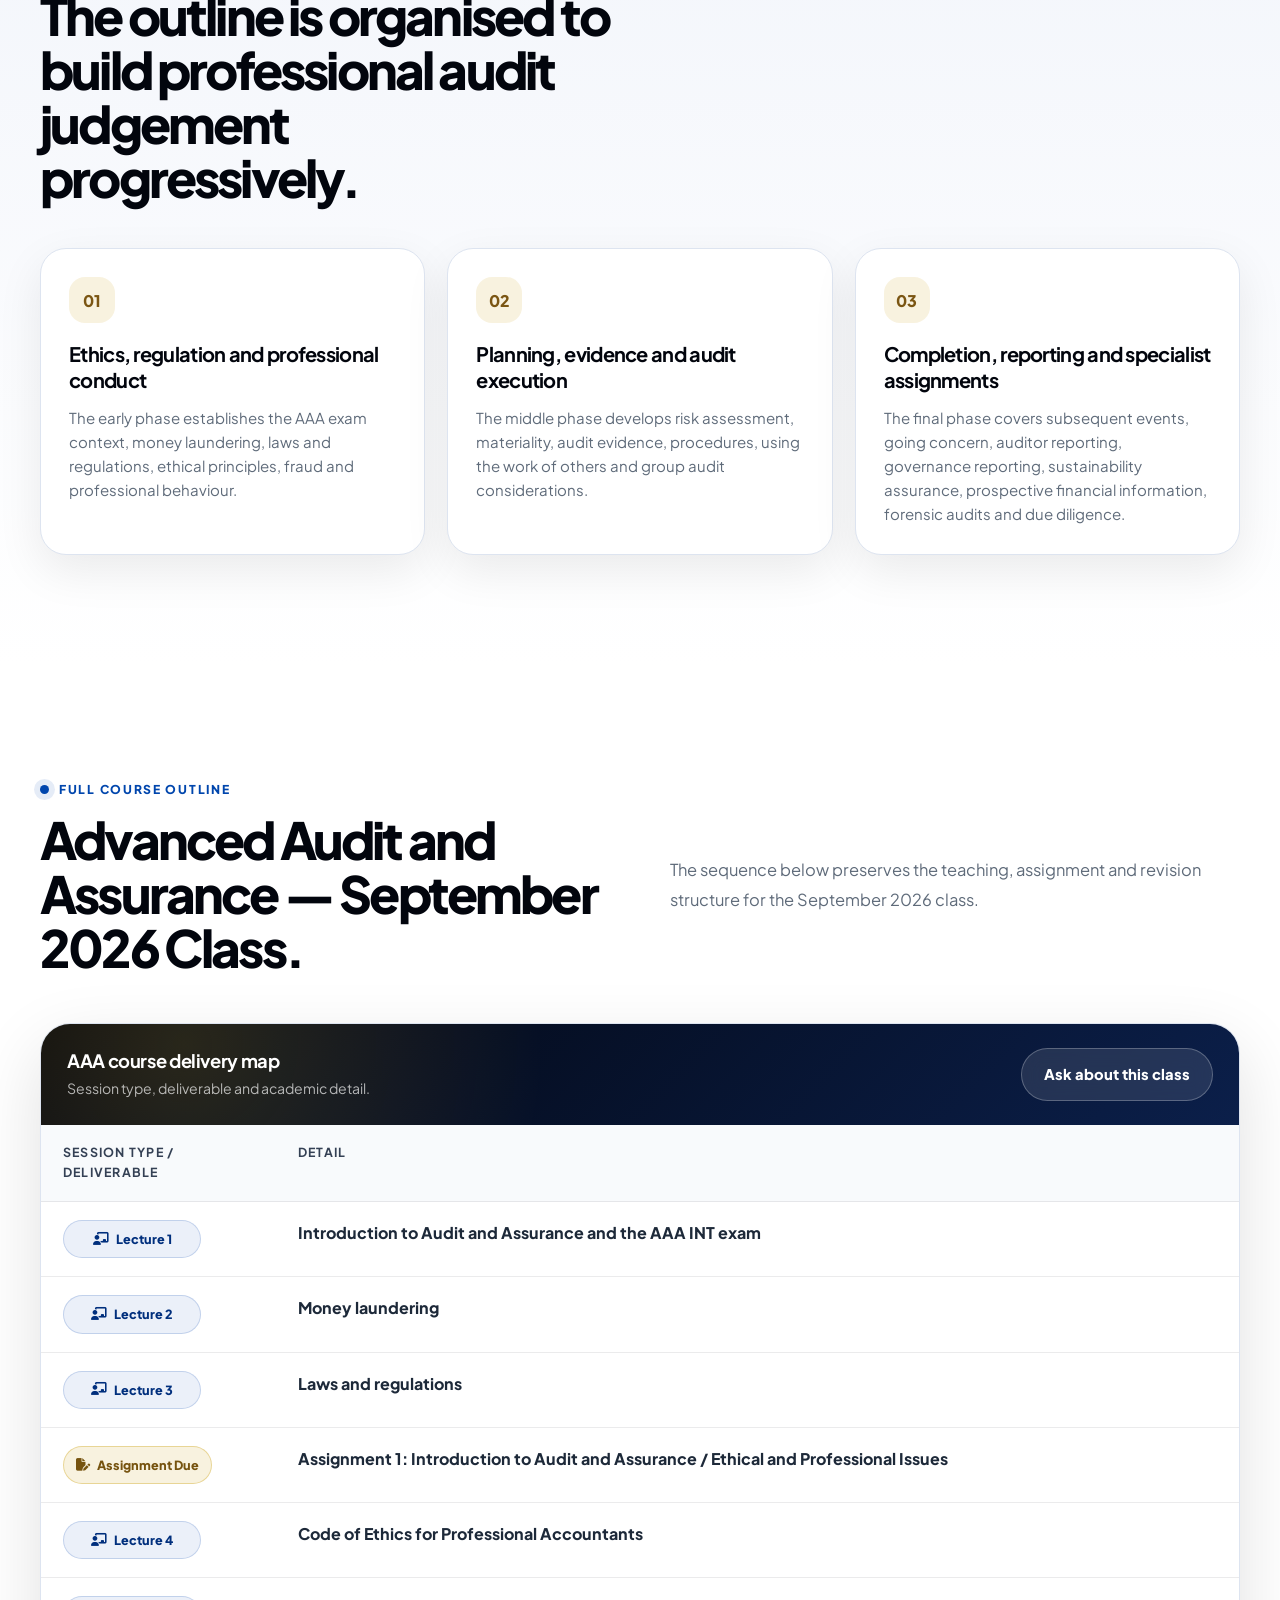
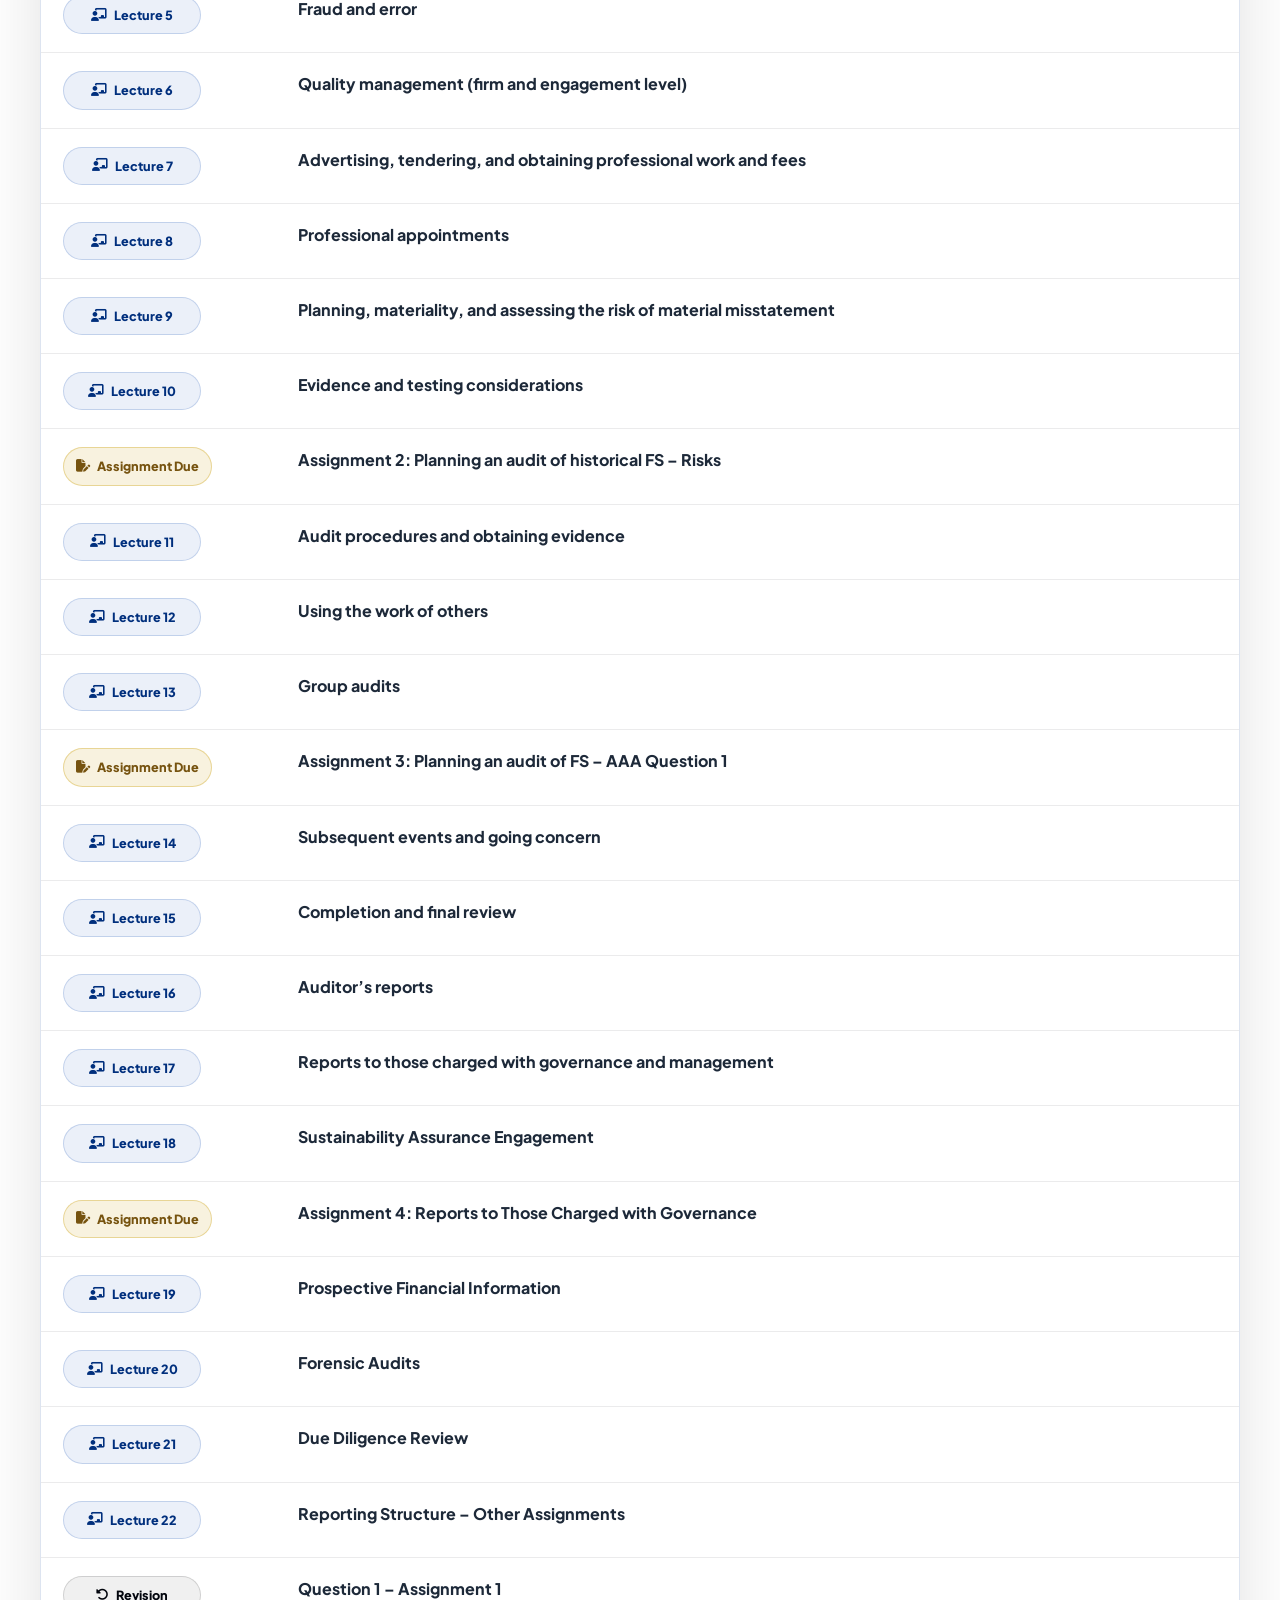
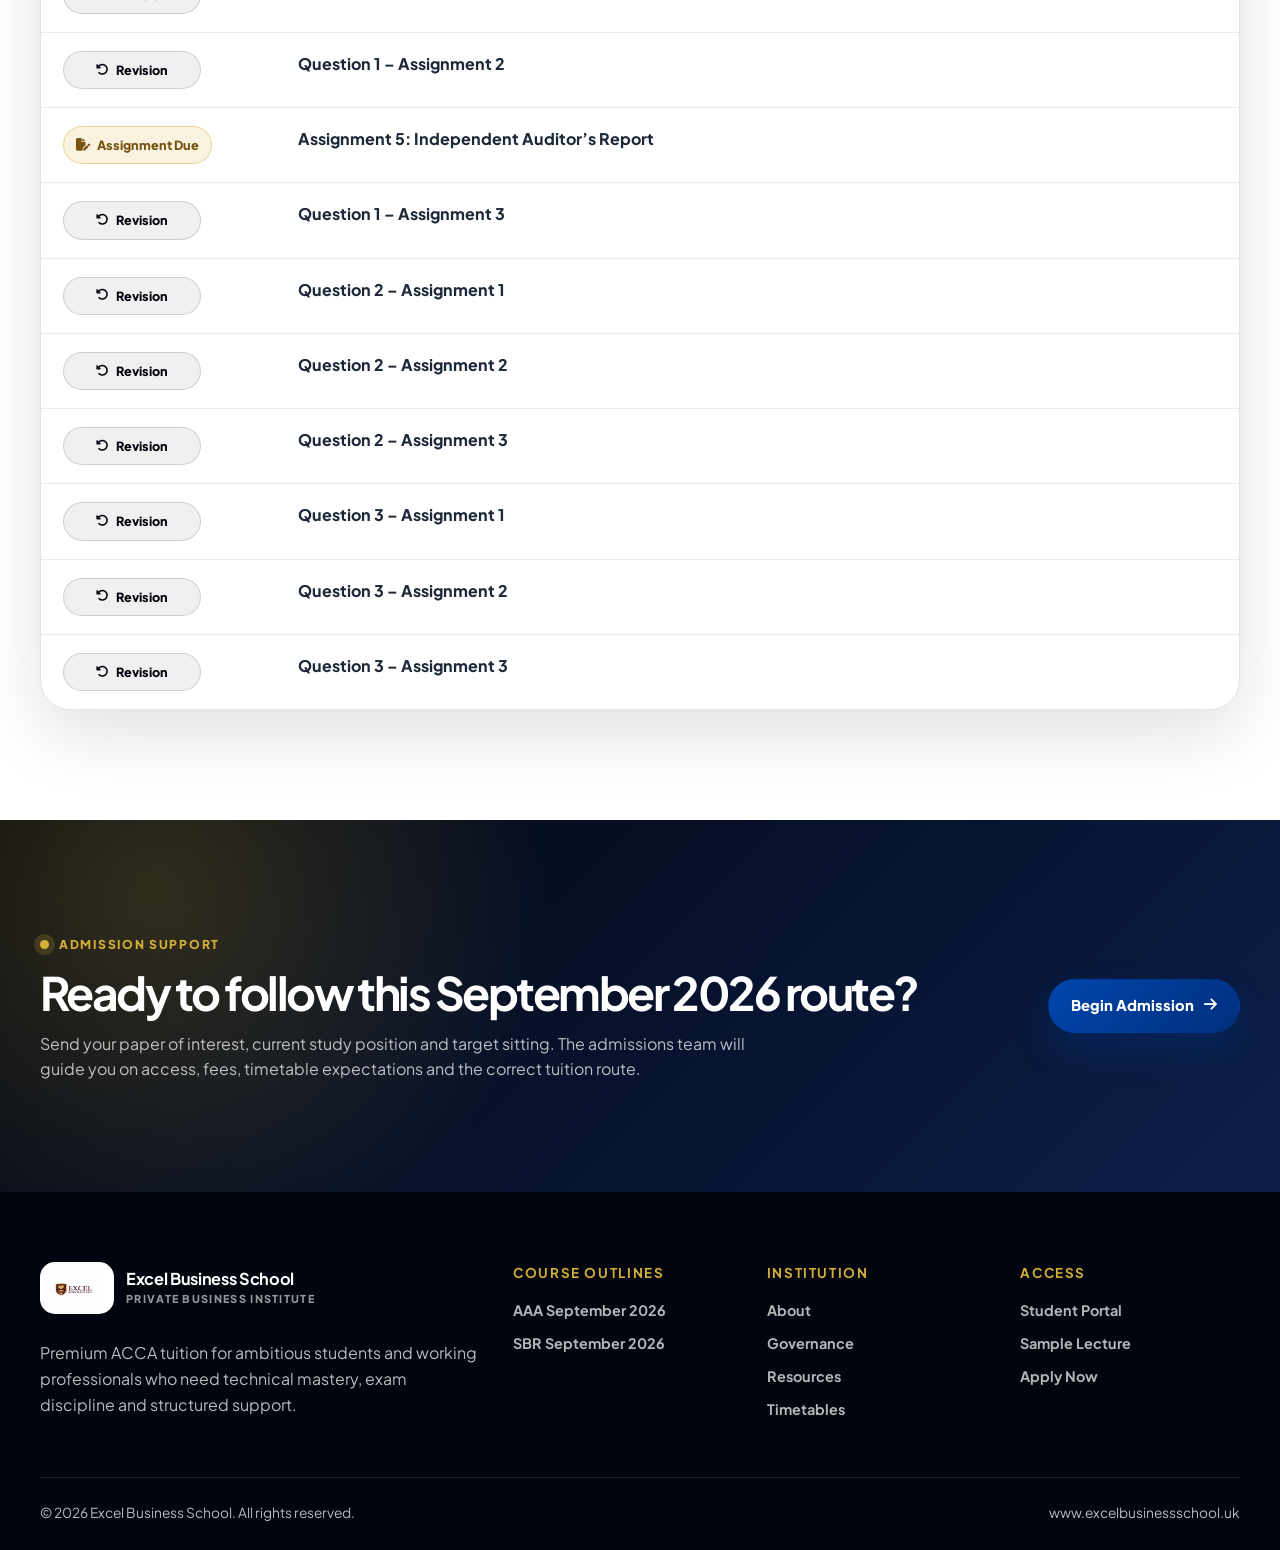
==== commit 5a7af83e: "Enhance course outline with Twitter meta tags and updates Added Twitter meta tags and updated course" ====
--- a/aaa-course-outline.html
+++ b/aaa-course-outline.html
@@ -17,835 +17,24 @@
   <meta property="og:url" content="https://www.excelbusinessschool.uk/aaa-course-outline.html" />
   <meta property="og:image" content="https://www.excelbusinessschool.uk/excel-logo.png" />
 
+  <meta name="twitter:card" content="summary_large_image" />
+  <meta name="twitter:title" content="AAA Course Outline | September 2026 Class" />
+  <meta name="twitter:description" content="Advanced Audit and Assurance September 2026 class course outline." />
+  <meta name="twitter:image" content="https://www.excelbusinessschool.uk/excel-logo.png" />
+
   <link rel="icon" type="image/png" href="excel-logo.png" />
   <link rel="apple-touch-icon" href="excel-logo.png" />
+
   <link rel="preconnect" href="https://fonts.googleapis.com" />
   <link rel="preconnect" href="https://fonts.gstatic.com" crossorigin />
   <link rel="preconnect" href="https://cdnjs.cloudflare.com" />
+
   <link href="https://fonts.googleapis.com/css2?family=Plus+Jakarta+Sans:wght@400;500;600;700;800;900&display=swap" rel="stylesheet" />
   <link rel="stylesheet" href="https://cdnjs.cloudflare.com/ajax/libs/font-awesome/6.5.0/css/all.min.css" />
-
-  <style>
-
-    :root {
-      --navy: #081728;
-      --navy-2: #0d2138;
-      --ink: #101827;
-      --muted: #667085;
-      --soft: #f5f7fb;
-      --white: #ffffff;
-      --gold: #d5aa4c;
-      --gold-2: #f2d483;
-      --line: rgba(8, 23, 40, 0.11);
-      --shadow: 0 24px 80px rgba(8, 23, 40, 0.16);
-      --radius: 28px;
-    }
-
-    * { box-sizing: border-box; }
-
-    html { scroll-behavior: smooth; }
-
-    body {
-      margin: 0;
-      font-family: "Plus Jakarta Sans", system-ui, -apple-system, BlinkMacSystemFont, "Segoe UI", sans-serif;
-      background: var(--soft);
-      color: var(--ink);
-      line-height: 1.65;
-    }
-
-    body.menu-open { overflow: hidden; }
-
-    a { color: inherit; text-decoration: none; }
-
-    img { max-width: 100%; display: block; }
-
-    .container {
-      width: min(1180px, calc(100% - 40px));
-      margin: 0 auto;
-    }
-
-    .whatsapp-float {
-      position: fixed;
-      right: 22px;
-      bottom: 22px;
-      width: 58px;
-      height: 58px;
-      border-radius: 999px;
-      display: grid;
-      place-items: center;
-      background: #25d366;
-      color: #fff;
-      font-size: 1.85rem;
-      z-index: 90;
-      box-shadow: 0 18px 40px rgba(37, 211, 102, 0.35);
-    }
-
-    .topbar {
-      background: #050d18;
-      color: rgba(255,255,255,.86);
-      font-size: .82rem;
-    }
-
-    .topbar-inner {
-      min-height: 46px;
-      display: flex;
-      align-items: center;
-      justify-content: space-between;
-      gap: 18px;
-    }
-
-    .topbar-left, .topbar-right {
-      display: flex;
-      align-items: center;
-      gap: 12px;
-      flex-wrap: wrap;
-    }
-
-    .status-chip {
-      display: inline-flex;
-      align-items: center;
-      gap: 7px;
-      padding: 6px 10px;
-      border: 1px solid rgba(255,255,255,.12);
-      border-radius: 999px;
-      background: rgba(255,255,255,.04);
-    }
-
-    .live-dot {
-      width: 8px;
-      height: 8px;
-      border-radius: 50%;
-      background: #38e07b;
-      box-shadow: 0 0 0 5px rgba(56,224,123,.12);
-      display: inline-block;
-    }
-
-    .navbar {
-      position: sticky;
-      top: 0;
-      z-index: 80;
-      background: rgba(255,255,255,.92);
-      backdrop-filter: blur(18px);
-      border-bottom: 1px solid rgba(8,23,40,.08);
-    }
-
-    .nav-inner {
-      min-height: 86px;
-      display: flex;
-      align-items: center;
-      justify-content: space-between;
-      gap: 24px;
-    }
-
-    .brand {
-      display: flex;
-      align-items: center;
-      gap: 12px;
-      min-width: max-content;
-    }
-
-    .brand-logo {
-      width: 70px;
-      height: 54px;
-      display: grid;
-      place-items: center;
-      border-radius: 16px;
-      background: #fff;
-      box-shadow: 0 10px 25px rgba(8,23,40,.08);
-      overflow: hidden;
-    }
-
-    .brand-logo img {
-      width: 62px;
-      height: auto;
-      object-fit: contain;
-    }
-
-    .brand-text strong {
-      display: block;
-      font-size: .98rem;
-      letter-spacing: -.02em;
-      color: var(--navy);
-    }
-
-    .brand-text span {
-      display: block;
-      color: var(--muted);
-      font-size: .75rem;
-      font-weight: 700;
-    }
-
-    .nav-links {
-      display: flex;
-      align-items: center;
-      justify-content: center;
-      gap: 20px;
-      font-size: .9rem;
-      font-weight: 750;
-      color: #1f2a3a;
-    }
-
-    .nav-links > a,
-    .nav-dropdown-toggle {
-      position: relative;
-      opacity: .88;
-    }
-
-    .nav-links > a:hover,
-    .nav-dropdown-toggle:hover {
-      opacity: 1;
-      color: var(--navy);
-    }
-
-    .nav-dropdown {
-      position: relative;
-      display: inline-flex;
-      align-items: center;
-    }
-
-    .nav-dropdown-toggle {
-      appearance: none;
-      border: 0;
-      background: transparent;
-      color: inherit;
-      font: inherit;
-      cursor: pointer;
-      display: inline-flex;
-      align-items: center;
-      gap: 7px;
-      padding: 0;
-    }
-
-    .nav-dropdown-toggle i {
-      font-size: .7rem;
-      transition: transform .25s ease;
-    }
-
-    .nav-dropdown-menu {
-      position: absolute;
-      top: calc(100% + 18px);
-      left: 50%;
-      transform: translateX(-50%) translateY(8px);
-      min-width: 300px;
-      padding: 10px;
-      border: 1px solid rgba(213,170,76,.34);
-      border-radius: 20px;
-      background: rgba(8, 23, 40, .98);
-      box-shadow: 0 26px 70px rgba(0,0,0,.25);
-      opacity: 0;
-      visibility: hidden;
-      pointer-events: none;
-      z-index: 100;
-      transition: opacity .22s ease, transform .22s ease, visibility .22s ease;
-    }
-
-    .nav-dropdown:hover .nav-dropdown-menu,
-    .nav-dropdown:focus-within .nav-dropdown-menu {
-      opacity: 1;
-      visibility: visible;
-      pointer-events: auto;
-      transform: translateX(-50%) translateY(0);
-    }
-
-    .nav-dropdown:hover .nav-dropdown-toggle i,
-    .nav-dropdown:focus-within .nav-dropdown-toggle i {
-      transform: rotate(180deg);
-    }
-
-    .nav-dropdown-menu a {
-      display: flex;
-      flex-direction: column;
-      gap: 4px;
-      padding: 13px 14px;
-      border-radius: 14px;
-      color: #fff;
-      line-height: 1.25;
-    }
-
-    .nav-dropdown-menu a:hover,
-    .nav-dropdown-menu a:focus {
-      background: rgba(213,170,76,.15);
-    }
-
-    .nav-dropdown-menu strong {
-      font-size: .9rem;
-    }
-
-    .nav-dropdown-menu span {
-      color: rgba(255,255,255,.66);
-      font-size: .74rem;
-      font-weight: 600;
-    }
-
-    .nav-cta, .btn {
-      display: inline-flex;
-      align-items: center;
-      justify-content: center;
-      gap: 9px;
-      border-radius: 999px;
-      padding: 13px 18px;
-      font-weight: 800;
-      border: 1px solid transparent;
-      transition: transform .2s ease, box-shadow .2s ease;
-      cursor: pointer;
-    }
-
-    .nav-cta, .btn-primary {
-      color: #07111f;
-      background: linear-gradient(135deg, var(--gold), var(--gold-2));
-      box-shadow: 0 16px 30px rgba(213,170,76,.24);
-    }
-
-    .btn-secondary {
-      color: #fff;
-      border-color: rgba(255,255,255,.22);
-      background: rgba(255,255,255,.08);
-    }
-
-    .btn-light {
-      color: var(--navy);
-      border-color: rgba(8,23,40,.12);
-      background: #fff;
-    }
-
-    .nav-cta:hover, .btn:hover {
-      transform: translateY(-2px);
-    }
-
-    .menu-btn {
-      display: none;
-      width: 46px;
-      height: 46px;
-      border: 1px solid rgba(8,23,40,.12);
-      border-radius: 14px;
-      background: #fff;
-      color: var(--navy);
-      font-size: 1.15rem;
-    }
-
-    .mobile-backdrop {
-      position: fixed;
-      inset: 0;
-      background: rgba(0,0,0,.46);
-      z-index: 95;
-      opacity: 0;
-      visibility: hidden;
-      transition: .22s ease;
-    }
-
-    .mobile-backdrop.open {
-      opacity: 1;
-      visibility: visible;
-    }
-
-    .mobile-menu {
-      position: fixed;
-      top: 0;
-      right: 0;
-      bottom: 0;
-      width: min(420px, 92vw);
-      background: #07111f;
-      color: #fff;
-      z-index: 100;
-      transform: translateX(100%);
-      transition: transform .25s ease;
-      padding: 24px;
-      overflow-y: auto;
-    }
-
-    .mobile-menu.open { transform: translateX(0); }
-
-    .mobile-head {
-      display: flex;
-      align-items: center;
-      justify-content: space-between;
-      margin-bottom: 24px;
-    }
-
-    .mobile-head span {
-      display: block;
-      color: rgba(255,255,255,.55);
-      font-size: .75rem;
-      text-transform: uppercase;
-      font-weight: 800;
-      letter-spacing: .12em;
-    }
-
-    .mobile-head strong { display: block; }
-
-    .close-btn {
-      width: 44px;
-      height: 44px;
-      border: 1px solid rgba(255,255,255,.16);
-      border-radius: 14px;
-      background: rgba(255,255,255,.06);
-      color: #fff;
-      font-size: 1.1rem;
-    }
-
-    .mobile-links {
-      display: grid;
-      gap: 12px;
-    }
-
-    .mobile-links a {
-      display: flex;
-      align-items: center;
-      justify-content: space-between;
-      padding: 15px 16px;
-      border: 1px solid rgba(255,255,255,.10);
-      border-radius: 18px;
-      background: rgba(255,255,255,.045);
-      font-weight: 800;
-    }
-
-    .mobile-course-block {
-      display: grid;
-      gap: 10px;
-      padding: 14px;
-      border: 1px solid rgba(213,170,76,.24);
-      border-radius: 20px;
-      background: rgba(213,170,76,.07);
-    }
-
-    .mobile-course-block > span {
-      color: rgba(255,255,255,.64);
-      font-size: .78rem;
-      font-weight: 850;
-      letter-spacing: .1em;
-      text-transform: uppercase;
-    }
-
-    .hero {
-      position: relative;
-      overflow: hidden;
-      background:
-        radial-gradient(circle at 18% 18%, rgba(213,170,76,.22), transparent 28%),
-        radial-gradient(circle at 86% 14%, rgba(255,255,255,.13), transparent 25%),
-        linear-gradient(135deg, #06101d 0%, #0b1c31 48%, #07111f 100%);
-      color: #fff;
-      padding: 92px 0 70px;
-    }
-
-    .hero::after {
-      content: "";
-      position: absolute;
-      inset: auto -12% -34% -12%;
-      height: 420px;
-      background: radial-gradient(circle, rgba(213,170,76,.22), transparent 60%);
-      pointer-events: none;
-    }
-
-    .hero-inner {
-      position: relative;
-      z-index: 1;
-      display: grid;
-      grid-template-columns: 1.05fr .95fr;
-      gap: 42px;
-      align-items: center;
-    }
-
-    .eyebrow {
-      display: inline-flex;
-      align-items: center;
-      gap: 10px;
-      color: var(--gold);
-      font-size: .78rem;
-      font-weight: 900;
-      letter-spacing: .13em;
-      text-transform: uppercase;
-      margin-bottom: 16px;
-    }
-
-    .eyebrow span {
-      width: 34px;
-      height: 2px;
-      background: var(--gold);
-      border-radius: 999px;
-      display: inline-block;
-    }
-
-    h1, h2, h3, p { margin-top: 0; }
-
-    h1 {
-      max-width: 780px;
-      font-size: clamp(2.65rem, 6vw, 5.8rem);
-      line-height: .95;
-      letter-spacing: -.07em;
-      margin-bottom: 22px;
-    }
-
-    h1 span {
-      color: var(--gold-2);
-      display: block;
-    }
-
-    .hero p {
-      color: rgba(255,255,255,.75);
-      font-size: 1.08rem;
-      max-width: 690px;
-    }
-
-    .hero-actions {
-      display: flex;
-      align-items: center;
-      gap: 14px;
-      flex-wrap: wrap;
-      margin-top: 30px;
-    }
-
-    .hero-panel {
-      border: 1px solid rgba(255,255,255,.14);
-      border-radius: 34px;
-      padding: 22px;
-      background: rgba(255,255,255,.08);
-      box-shadow: 0 32px 90px rgba(0,0,0,.28);
-      backdrop-filter: blur(18px);
-    }
-
-    .panel-card {
-      border-radius: 26px;
-      padding: 24px;
-      background: #fff;
-      color: var(--ink);
-      box-shadow: var(--shadow);
-    }
-
-    .panel-card h3 {
-      font-size: 1.25rem;
-      letter-spacing: -.02em;
-      margin-bottom: 12px;
-    }
-
-    .panel-list {
-      display: grid;
-      gap: 10px;
-      margin: 20px 0 0;
-      padding: 0;
-      list-style: none;
-    }
-
-    .panel-list li {
-      display: flex;
-      gap: 10px;
-      align-items: flex-start;
-      color: #344054;
-      font-weight: 650;
-    }
-
-    .panel-list i { color: var(--gold); margin-top: 5px; }
-
-    .section {
-      padding: 76px 0;
-    }
-
-    .section-white { background: #fff; }
-
-    .section-soft { background: var(--soft); }
-
-    .section-head {
-      display: flex;
-      justify-content: space-between;
-      gap: 30px;
-      align-items: end;
-      margin-bottom: 32px;
-    }
-
-    .section-title {
-      font-size: clamp(2rem, 3.4vw, 3.2rem);
-      line-height: 1.06;
-      letter-spacing: -.055em;
-      color: var(--navy);
-      margin-bottom: 14px;
-      max-width: 860px;
-    }
-
-    .section-lead {
-      color: var(--muted);
-      font-size: 1.02rem;
-      max-width: 740px;
-    }
-
-    .metrics-grid {
-      display: grid;
-      grid-template-columns: repeat(4, minmax(0, 1fr));
-      gap: 18px;
-      margin-top: 34px;
-    }
-
-    .metric-card {
-      padding: 22px;
-      border: 1px solid var(--line);
-      border-radius: 24px;
-      background: #fff;
-      box-shadow: 0 16px 45px rgba(8,23,40,.06);
-    }
-
-    .metric-card strong {
-      display: block;
-      color: var(--navy);
-      font-size: 2.1rem;
-      letter-spacing: -.05em;
-      line-height: 1;
-    }
-
-    .metric-card span {
-      color: var(--muted);
-      font-size: .88rem;
-      font-weight: 750;
-    }
-
-    .outline-shell {
-      border: 1px solid var(--line);
-      border-radius: 30px;
-      overflow: hidden;
-      background: #fff;
-      box-shadow: var(--shadow);
-    }
-
-    .outline-toolbar {
-      display: flex;
-      justify-content: space-between;
-      align-items: center;
-      gap: 20px;
-      padding: 22px 24px;
-      background: linear-gradient(135deg, #081728, #102b47);
-      color: #fff;
-    }
-
-    .outline-toolbar h2 {
-      margin: 0;
-      font-size: 1.12rem;
-      letter-spacing: -.02em;
-    }
-
-    .outline-toolbar p {
-      margin: 4px 0 0;
-      color: rgba(255,255,255,.68);
-      font-size: .88rem;
-    }
-
-    .outline-table {
-      width: 100%;
-      border-collapse: collapse;
-    }
-
-    .outline-table th,
-    .outline-table td {
-      padding: 18px 22px;
-      border-bottom: 1px solid rgba(8,23,40,.08);
-      text-align: left;
-      vertical-align: top;
-    }
-
-    .outline-table th {
-      background: #f8fafc;
-      color: #344054;
-      font-size: .78rem;
-      text-transform: uppercase;
-      letter-spacing: .1em;
-    }
-
-    .outline-table tr:last-child td {
-      border-bottom: 0;
-    }
-
-    .outline-table td:first-child {
-      width: 230px;
-    }
-
-    .type-pill {
-      display: inline-flex;
-      align-items: center;
-      gap: 7px;
-      min-width: 132px;
-      justify-content: center;
-      padding: 8px 11px;
-      border-radius: 999px;
-      border: 1px solid rgba(8,23,40,.10);
-      background: #f5f7fb;
-      color: #344054;
-      font-weight: 850;
-      font-size: .79rem;
-    }
-
-    .type-pill.assignment {
-      background: rgba(213,170,76,.14);
-      border-color: rgba(213,170,76,.40);
-      color: #7b5613;
-    }
-
-    .type-pill.revision {
-      background: rgba(13,33,56,.08);
-      border-color: rgba(13,33,56,.16);
-      color: var(--navy-2);
-    }
-
-    .type-pill.mock {
-      background: rgba(34, 197, 94, .12);
-      border-color: rgba(34, 197, 94, .26);
-      color: #116333;
-    }
-
-    .detail-cell {
-      font-weight: 700;
-      color: #1d2939;
-    }
-
-    .pathway-grid {
-      display: grid;
-      grid-template-columns: repeat(3, minmax(0, 1fr));
-      gap: 18px;
-    }
-
-    .path-card {
-      border: 1px solid var(--line);
-      border-radius: 26px;
-      padding: 24px;
-      background: #fff;
-      box-shadow: 0 16px 45px rgba(8,23,40,.06);
-    }
-
-    .path-card span {
-      width: 42px;
-      height: 42px;
-      display: grid;
-      place-items: center;
-      border-radius: 15px;
-      background: rgba(213,170,76,.16);
-      color: #7b5613;
-      font-weight: 900;
-      margin-bottom: 18px;
-    }
-
-    .path-card h3 {
-      color: var(--navy);
-      letter-spacing: -.03em;
-      line-height: 1.16;
-      margin-bottom: 10px;
-    }
-
-    .path-card p {
-      color: var(--muted);
-      margin-bottom: 0;
-    }
-
-    .cta-band {
-      background:
-        radial-gradient(circle at 12% 20%, rgba(213,170,76,.22), transparent 34%),
-        linear-gradient(135deg, #07111f, #0d2138);
-      color: #fff;
-    }
-
-    .cta-layout {
-      display: flex;
-      align-items: center;
-      justify-content: space-between;
-      gap: 28px;
-    }
-
-    .cta-layout h2 {
-      font-size: clamp(2rem, 3.5vw, 3.3rem);
-      line-height: 1.05;
-      letter-spacing: -.055em;
-      margin-bottom: 12px;
-    }
-
-    .cta-layout p {
-      color: rgba(255,255,255,.72);
-      max-width: 700px;
-      margin-bottom: 0;
-    }
-
-    .footer {
-      background: #050d18;
-      color: rgba(255,255,255,.74);
-      padding: 52px 0 26px;
-    }
-
-    .footer-grid {
-      display: grid;
-      grid-template-columns: 1.4fr repeat(3, 1fr);
-      gap: 34px;
-    }
-
-    .footer-brand {
-      display: flex;
-      align-items: center;
-      gap: 12px;
-      color: #fff;
-      margin-bottom: 16px;
-    }
-
-    .footer-brand img {
-      width: 70px;
-      height: auto;
-      border-radius: 14px;
-      background: #fff;
-      padding: 4px;
-    }
-
-    .footer-brand strong { display: block; }
-    .footer-brand em { display: block; font-style: normal; color: rgba(255,255,255,.56); font-size: .8rem; }
-
-    .footer h3 {
-      color: #fff;
-      margin-bottom: 16px;
-      font-size: .95rem;
-    }
-
-    .footer a {
-      display: block;
-      margin-bottom: 10px;
-      color: rgba(255,255,255,.66);
-      font-weight: 650;
-    }
-
-    .footer-bottom {
-      margin-top: 30px;
-      padding-top: 22px;
-      border-top: 1px solid rgba(255,255,255,.10);
-      display: flex;
-      justify-content: space-between;
-      gap: 18px;
-      flex-wrap: wrap;
-      font-size: .86rem;
-    }
-
-    @media (max-width: 1100px) {
-      .nav-links, .nav-cta { display: none; }
-      .menu-btn { display: inline-grid; place-items: center; }
-      .hero-inner { grid-template-columns: 1fr; }
-      .metrics-grid { grid-template-columns: repeat(2, minmax(0, 1fr)); }
-      .pathway-grid { grid-template-columns: 1fr; }
-      .section-head { display: block; }
-    }
-
-    @media (max-width: 760px) {
-      .container { width: min(100% - 28px, 1180px); }
-      .topbar-inner { align-items: flex-start; padding: 12px 0; }
-      .topbar-right { display: none; }
-      .brand-text span { display: none; }
-      .hero { padding: 70px 0 52px; }
-      h1 { font-size: clamp(2.35rem, 13vw, 4rem); }
-      .metrics-grid { grid-template-columns: 1fr; }
-      .outline-toolbar { align-items: flex-start; flex-direction: column; }
-      .outline-table, .outline-table tbody, .outline-table tr, .outline-table td { display: block; width: 100%; }
-      .outline-table thead { display: none; }
-      .outline-table tr { border-bottom: 1px solid rgba(8,23,40,.09); padding: 16px; }
-      .outline-table tr:last-child { border-bottom: 0; }
-      .outline-table td { padding: 7px 0; border: 0; }
-      .outline-table td:first-child { width: 100%; }
-      .type-pill { justify-content: flex-start; min-width: auto; }
-      .cta-layout { display: block; }
-      .footer-grid { grid-template-columns: 1fr; }
-    }
-
-  </style>
+  <link rel="stylesheet" href="style.css" />
 </head>
 
 <body>
-
   <a href="https://wa.me/260975899280" target="_blank" rel="noopener" aria-label="Contact Excel Business School on WhatsApp" class="whatsapp-float">
     <i class="fab fa-whatsapp" aria-hidden="true"></i>
   </a>
@@ -857,6 +46,7 @@
         <span class="status-chip"><i class="fas fa-moon" aria-hidden="true"></i> Evening tuition for working professionals</span>
         <span class="status-chip"><i class="fas fa-shield-halved" aria-hidden="true"></i> Academic governance</span>
       </div>
+
       <div class="topbar-right">
         <a href="mailto:lloyd.shumba@excelbusinessschool.uk"><i class="fa-solid fa-envelope" aria-hidden="true"></i> lloyd.shumba@excelbusinessschool.uk</a>
         <a href="https://wa.me/260975899280" target="_blank" rel="noopener"><i class="fab fa-whatsapp" aria-hidden="true"></i> +260 975 899 280</a>
@@ -935,28 +125,30 @@
       <a href="timetables.html">Timetables <i class="fas fa-calendar-alt" aria-hidden="true"></i></a>
       <a href="portal.html">Student Portal <i class="fas fa-user-graduate" aria-hidden="true"></i></a>
       <a href="index.html#contact">Contact <i class="fas fa-arrow-right" aria-hidden="true"></i></a>
-      <a href="index.html#contact">Apply Now</a>
+      <a href="index.html#contact" class="mobile-cta">Apply Now</a>
     </div>
   </aside>
-
 
   <main>
     <section class="hero">
+      <div class="hero-shape hero-shape-one" aria-hidden="true"></div>
+      <div class="hero-shape hero-shape-two" aria-hidden="true"></div>
+
       <div class="container hero-inner">
-        <div>
-          <div class="eyebrow"><span></span> September 2026 Class</div>
+        <div class="hero-copy reveal">
+          <div class="eyebrow light"><span></span> September 2026 Class</div>
           <h1>AAA <span>Course Outline.</span></h1>
-          <p>A structured Advanced Audit and Assurance route for students who need disciplined technical coverage, ethical judgement, audit planning competence, evidence technique, reporting confidence and final revision practice.</p>
+          <p>A structured Advanced Audit and Assurance route for students who need audit judgement, ethical discipline, professional scepticism, reporting confidence, assignment control and exam-standard revision practice.</p>
           <div class="hero-actions">
             <a href="#outline" class="btn btn-primary">View Full Outline <i class="fas fa-arrow-right" aria-hidden="true"></i></a>
             <a href="index.html#contact" class="btn btn-secondary">Enquire for Admission</a>
           </div>
         </div>
 
-        <aside class="hero-panel" aria-label="AAA course summary">
+        <aside class="hero-panel reveal" aria-label="AAA course summary">
           <div class="panel-card">
             <h3>Advanced Audit and Assurance</h3>
-            <p>A professional audit route covering ethics, laws and regulations, audit planning, evidence, reporting, assurance engagements and revision practice.</p>
+            <p>A structured audit route covering professional ethics, quality management, planning, audit evidence, group audits, reporting, sustainability assurance and other professional assignments.</p>
             <ul class="panel-list">
               <li><i class="fas fa-check" aria-hidden="true"></i> Structured teaching sequence</li>
               <li><i class="fas fa-check" aria-hidden="true"></i> Assignment deadlines built into the academic route</li>
@@ -970,30 +162,29 @@
 
     <section class="section section-white">
       <div class="container">
-        <div class="section-head">
+        <div class="section-head reveal">
           <div>
             <div class="eyebrow"><span></span> Academic Structure</div>
-            <h2 class="section-title">A clear route from learning to marked practice and revision.</h2>
-          </div>
-          <p class="section-lead">This page is designed for the school website so prospective and enrolled students can see the September 2026 class structure before they commit to the full study rhythm.</p>
+            <h2 class="section-title">A clear route from audit fundamentals to final revision execution.</h2>
+          </div>
         </div>
 
         <div class="metrics-grid">
-          <article class="metric-card">
+          <article class="metric-card reveal">
             <strong>22</strong>
             <span>Lectures</span>
           </article>
-          <article class="metric-card">
+          <article class="metric-card reveal">
             <strong>5</strong>
             <span>Assignments</span>
           </article>
-          <article class="metric-card">
-            <strong>9</strong>
+          <article class="metric-card reveal">
+            <strong>11</strong>
             <span>Revision Tasks</span>
           </article>
-          <article class="metric-card">
-            <strong>3 Phases</strong>
-            <span>Study Route</span>
+          <article class="metric-card reveal">
+            <strong>AAA</strong>
+            <span>Professional Paper</span>
           </article>
         </div>
       </div>
@@ -1001,28 +192,28 @@
 
     <section class="section section-soft">
       <div class="container">
-        <div class="section-head">
+        <div class="section-head reveal">
           <div>
             <div class="eyebrow"><span></span> Learning Pathway</div>
-            <h2 class="section-title">The outline is organised to support disciplined exam preparation.</h2>
+            <h2 class="section-title">The outline is organised to build professional audit judgement progressively.</h2>
           </div>
         </div>
 
         <div class="pathway-grid">
-          <article class="path-card">
+          <article class="path-card reveal">
             <span>01</span>
-            <h3>Technical and ethical foundation</h3>
-            <p>The early sessions build the professional base: audit and assurance, money laundering, laws and regulations, ethics, fraud and quality management.</p>
-          </article>
-          <article class="path-card">
+            <h3>Ethics, regulation and professional conduct</h3>
+            <p>The early phase establishes the AAA exam context, money laundering, laws and regulations, ethical principles, fraud and professional behaviour.</p>
+          </article>
+          <article class="path-card reveal">
             <span>02</span>
-            <h3>Planning, evidence and reporting</h3>
-            <p>The middle phase develops audit planning, risk assessment, evidence, use of experts, group audits, subsequent events, going concern and auditor reporting.</p>
-          </article>
-          <article class="path-card">
+            <h3>Planning, evidence and audit execution</h3>
+            <p>The middle phase develops risk assessment, materiality, audit evidence, procedures, using the work of others and group audit considerations.</p>
+          </article>
+          <article class="path-card reveal">
             <span>03</span>
-            <h3>Other assignments and revision</h3>
-            <p>The final phase covers sustainability assurance, prospective financial information, forensic audits, due diligence and structured revision assignments.</p>
+            <h3>Completion, reporting and specialist assignments</h3>
+            <p>The final phase covers subsequent events, going concern, auditor reporting, governance reporting, sustainability assurance, prospective financial information, forensic audits and due diligence.</p>
           </article>
         </div>
       </div>
@@ -1030,15 +221,15 @@
 
     <section class="section section-white" id="outline">
       <div class="container">
-        <div class="section-head">
+        <div class="section-head reveal">
           <div>
             <div class="eyebrow"><span></span> Full Course Outline</div>
             <h2 class="section-title">Advanced Audit and Assurance — September 2026 Class.</h2>
           </div>
-          <p class="section-lead">The sequence below preserves the teaching, assignment, revision and assessment structure for the September 2026 class.</p>
-        </div>
-
-        <div class="outline-shell">
+          <p class="section-lead">The sequence below preserves the teaching, assignment and revision structure for the September 2026 class.</p>
+        </div>
+
+        <div class="outline-shell reveal">
           <div class="outline-toolbar">
             <div>
               <h2>AAA course delivery map</h2>
@@ -1208,7 +399,7 @@
     <section class="section cta-band">
       <div class="container cta-layout">
         <div>
-          <div class="eyebrow"><span></span> Admission Support</div>
+          <div class="eyebrow light"><span></span> Admission Support</div>
           <h2>Ready to follow this September 2026 route?</h2>
           <p>Send your paper of interest, current study position and target sitting. The admissions team will guide you on access, fees, timetable expectations and the correct tuition route.</p>
         </div>
@@ -1216,7 +407,6 @@
       </div>
     </section>
   </main>
-
 
   <footer class="footer">
     <div class="container footer-grid">
@@ -1259,7 +449,6 @@
     </div>
   </footer>
 
-
   <script>
     const menuBtn = document.getElementById('menuBtn');
     const closeBtn = document.getElementById('closeBtn');
@@ -1288,8 +477,19 @@
     mobileBackdrop.addEventListener('click', closeMenu);
     mobileLinks.forEach((link) => link.addEventListener('click', closeMenu));
 
+    const revealItems = document.querySelectorAll('.reveal');
+    const revealObserver = new IntersectionObserver((entries) => {
+      entries.forEach((entry) => {
+        if (entry.isIntersecting) {
+          entry.target.classList.add('in-view');
+          revealObserver.unobserve(entry.target);
+        }
+      });
+    }, { threshold: 0.15 });
+
+    revealItems.forEach((item) => revealObserver.observe(item));
+
     document.getElementById('year').textContent = new Date().getFullYear();
   </script>
-
 </body>
 </html>
--- a/style.css
+++ b/style.css
@@ -0,0 +1,2068 @@
+:root {
+  --navy-950: #02050d;
+  --navy-900: #050914;
+  --navy-850: #071226;
+  --navy-800: #0b1f4a;
+  --navy-700: #103b91;
+  --burgundy: #0046ad;
+  --burgundy-700: #002f7d;
+  --gold: #d4af37;
+  --gold-soft: #fff8e1;
+  --white: #ffffff;
+  --paper: #fbfcff;
+  --mist: #f2f5fb;
+  --line: #dde4f0;
+  --text: #111827;
+  --muted: #5f6b7a;
+  --muted-light: #aab4c3;
+  --shadow: 0 24px 70px rgba(2, 5, 13, 0.12);
+  --shadow-soft: 0 16px 46px rgba(2, 5, 13, 0.08);
+  --radius-xl: 30px;
+  --radius-lg: 22px;
+  --radius-md: 16px;
+  --max: 1200px;
+}
+
+* {
+  box-sizing: border-box;
+}
+
+html {
+  scroll-behavior: smooth;
+}
+
+body {
+  margin: 0;
+  font-family: "Plus Jakarta Sans", system-ui, -apple-system, BlinkMacSystemFont, "Segoe UI", sans-serif;
+  background: var(--paper);
+  color: var(--text);
+  line-height: 1.6;
+  text-rendering: optimizeLegibility;
+  -webkit-font-smoothing: antialiased;
+}
+
+body.menu-open {
+  overflow: hidden;
+}
+
+img {
+  max-width: 100%;
+  display: block;
+}
+
+a {
+  color: inherit;
+  text-decoration: none;
+}
+
+button,
+input,
+select,
+textarea {
+  font: inherit;
+}
+
+.container {
+  width: min(var(--max), calc(100% - 40px));
+  margin: 0 auto;
+}
+
+.section {
+  padding: 110px 0;
+}
+
+.section-white {
+  background: var(--white);
+}
+
+.section-soft {
+  background: linear-gradient(180deg, var(--mist), #ffffff);
+}
+
+.section-head,
+.split-layout,
+.faculty-layout,
+.lecture-layout,
+.faq-layout,
+.contact-layout {
+  display: grid;
+  grid-template-columns: 1fr 1fr;
+  gap: 60px;
+  align-items: center;
+}
+
+.center-head {
+  max-width: 820px;
+  margin: 0 auto 54px;
+  text-align: center;
+}
+
+.eyebrow {
+  display: inline-flex;
+  align-items: center;
+  gap: 10px;
+  color: var(--burgundy);
+  font-size: 0.76rem;
+  font-weight: 800;
+  letter-spacing: 0.14em;
+  text-transform: uppercase;
+  margin-bottom: 14px;
+}
+
+.eyebrow span {
+  width: 9px;
+  height: 9px;
+  border-radius: 999px;
+  background: var(--burgundy);
+  box-shadow: 0 0 0 6px rgba(0, 70, 173, 0.1);
+}
+
+.eyebrow.light {
+  color: var(--gold);
+}
+
+.eyebrow.light span {
+  background: var(--gold);
+  box-shadow: 0 0 0 6px rgba(212, 175, 55, 0.18);
+}
+
+.section-title {
+  margin: 0;
+  color: var(--navy-950);
+  font-size: clamp(2rem, 4vw, 3.7rem);
+  line-height: 1.05;
+  letter-spacing: -0.055em;
+  font-weight: 800;
+}
+
+.section-lead {
+  color: var(--muted);
+  font-size: 1.03rem;
+  line-height: 1.8;
+  margin: 20px 0 0;
+}
+
+.btn {
+  display: inline-flex;
+  align-items: center;
+  justify-content: center;
+  gap: 10px;
+  min-height: 50px;
+  padding: 14px 22px;
+  border-radius: 999px;
+  font-size: 0.92rem;
+  font-weight: 800;
+  transition: transform 180ms ease, box-shadow 180ms ease, background 180ms ease, color 180ms ease, border-color 180ms ease;
+  border: 1px solid transparent;
+  cursor: pointer;
+}
+
+.btn:hover {
+  transform: translateY(-2px);
+}
+
+.btn-primary {
+  color: var(--white);
+  background: linear-gradient(135deg, var(--burgundy), var(--burgundy-700));
+  box-shadow: 0 18px 34px rgba(0, 70, 173, 0.24);
+}
+
+.btn-secondary {
+  color: var(--white);
+  background: rgba(255, 255, 255, 0.11);
+  border-color: rgba(255, 255, 255, 0.25);
+  backdrop-filter: blur(10px);
+}
+
+.btn-ghost {
+  color: var(--navy-950);
+  background: var(--white);
+  border-color: var(--line);
+}
+
+.btn-ghost:hover {
+  border-color: var(--navy-950);
+}
+
+.reveal {
+  opacity: 0;
+  transform: translateY(28px);
+  transition: opacity 750ms ease, transform 750ms ease;
+}
+
+.reveal.in-view {
+  opacity: 1;
+  transform: translateY(0);
+}
+
+.whatsapp-float {
+  position: fixed;
+  right: 22px;
+  bottom: 22px;
+  z-index: 90;
+  width: 58px;
+  height: 58px;
+  border-radius: 999px;
+  display: grid;
+  place-items: center;
+  background: #25d366;
+  color: var(--white);
+  font-size: 2rem;
+  box-shadow: 0 18px 40px rgba(37, 211, 102, 0.28);
+}
+
+.topbar {
+  background: var(--navy-950);
+  color: rgba(255, 255, 255, 0.82);
+  font-size: 0.78rem;
+  border-bottom: 1px solid rgba(255, 255, 255, 0.08);
+}
+
+.topbar-inner {
+  min-height: 44px;
+  display: flex;
+  justify-content: space-between;
+  gap: 22px;
+  align-items: center;
+}
+
+.topbar-left,
+.topbar-right {
+  display: flex;
+  align-items: center;
+  gap: 12px;
+  flex-wrap: wrap;
+}
+
+.status-chip,
+.topbar a {
+  display: inline-flex;
+  align-items: center;
+  gap: 8px;
+}
+
+.live-dot {
+  width: 9px;
+  height: 9px;
+  border-radius: 999px;
+  background: #2bdc73;
+  box-shadow: 0 0 0 6px rgba(43, 220, 115, 0.12);
+}
+
+.navbar {
+  position: sticky;
+  top: 0;
+  z-index: 80;
+  background: rgba(255, 255, 255, 0.92);
+  backdrop-filter: blur(16px);
+  border-bottom: 1px solid rgba(2, 5, 13, 0.08);
+}
+
+.nav-inner {
+  min-height: 84px;
+  display: flex;
+  align-items: center;
+  gap: 22px;
+}
+
+.brand,
+.footer-brand {
+  display: inline-flex;
+  align-items: center;
+  gap: 12px;
+  min-width: max-content;
+}
+
+.brand-logo,
+.footer-brand img {
+  width: 74px;
+  height: 52px;
+  border-radius: 15px;
+  display: grid;
+  place-items: center;
+  background: var(--white);
+  box-shadow: 0 10px 24px rgba(2, 5, 13, 0.1);
+  overflow: hidden;
+}
+
+.brand-logo img {
+  width: 100%;
+  height: 100%;
+  object-fit: contain;
+}
+
+.brand-text,
+.footer-brand span {
+  display: flex;
+  flex-direction: column;
+  line-height: 1.1;
+}
+
+.brand-text strong,
+.footer-brand strong {
+  color: var(--navy-950);
+  font-size: 1.02rem;
+  letter-spacing: -0.02em;
+}
+
+.brand-text span,
+.footer-brand em {
+  color: var(--muted);
+  font-size: 0.68rem;
+  text-transform: uppercase;
+  letter-spacing: 0.12em;
+  font-style: normal;
+  font-weight: 800;
+  margin-top: 5px;
+}
+
+.nav-links {
+  margin-left: auto;
+  display: flex;
+  align-items: center;
+  gap: 18px;
+}
+
+.nav-links > a,
+.nav-dropdown-toggle {
+  color: var(--muted);
+  font-size: 0.83rem;
+  font-weight: 800;
+  transition: color 180ms ease;
+}
+
+.nav-links > a:hover,
+.nav-dropdown-toggle:hover {
+  color: var(--burgundy);
+}
+
+.nav-dropdown {
+  position: relative;
+  display: inline-flex;
+  align-items: center;
+}
+
+.nav-dropdown-toggle {
+  appearance: none;
+  border: 0;
+  background: transparent;
+  cursor: pointer;
+  display: inline-flex;
+  align-items: center;
+  gap: 7px;
+  padding: 0;
+  line-height: 1;
+}
+
+.nav-dropdown-toggle i {
+  font-size: 0.72rem;
+  transition: transform 220ms ease;
+}
+
+.nav-dropdown-menu {
+  position: absolute;
+  top: calc(100% + 18px);
+  left: 50%;
+  transform: translateX(-50%) translateY(8px);
+  min-width: 305px;
+  padding: 10px;
+  border: 1px solid rgba(212, 175, 55, 0.34);
+  border-radius: 20px;
+  background: rgba(2, 5, 13, 0.98);
+  box-shadow: 0 24px 70px rgba(2, 5, 13, 0.32);
+  opacity: 0;
+  visibility: hidden;
+  pointer-events: none;
+  z-index: 90;
+  transition: opacity 220ms ease, transform 220ms ease, visibility 220ms ease;
+}
+
+.nav-dropdown:hover .nav-dropdown-menu,
+.nav-dropdown:focus-within .nav-dropdown-menu {
+  opacity: 1;
+  visibility: visible;
+  pointer-events: auto;
+  transform: translateX(-50%) translateY(0);
+}
+
+.nav-dropdown:hover .nav-dropdown-toggle i,
+.nav-dropdown:focus-within .nav-dropdown-toggle i {
+  transform: rotate(180deg);
+}
+
+.nav-dropdown-menu a {
+  display: flex;
+  flex-direction: column;
+  gap: 4px;
+  padding: 13px 14px;
+  border-radius: 14px;
+  color: var(--white);
+  line-height: 1.25;
+  transition: background 180ms ease;
+}
+
+.nav-dropdown-menu a:hover,
+.nav-dropdown-menu a:focus {
+  background: rgba(212, 175, 55, 0.14);
+  color: var(--white);
+}
+
+.nav-dropdown-menu strong {
+  color: var(--white);
+  font-size: 0.9rem;
+  letter-spacing: -0.01em;
+}
+
+.nav-dropdown-menu span {
+  color: rgba(255, 255, 255, 0.68);
+  font-size: 0.74rem;
+  font-weight: 600;
+}
+
+.nav-cta {
+  display: inline-flex;
+  align-items: center;
+  gap: 8px;
+  padding: 12px 18px;
+  border-radius: 999px;
+  background: var(--navy-950);
+  color: var(--white);
+  font-size: 0.84rem;
+  font-weight: 800;
+  margin-left: 4px;
+}
+
+.menu-btn,
+.close-btn {
+  display: none;
+  border: 0;
+  background: var(--navy-950);
+  color: var(--white);
+  width: 46px;
+  height: 46px;
+  border-radius: 999px;
+  cursor: pointer;
+}
+
+.mobile-backdrop {
+  position: fixed;
+  inset: 0;
+  z-index: 95;
+  background: rgba(2, 5, 13, 0.55);
+  opacity: 0;
+  pointer-events: none;
+  transition: opacity 240ms ease;
+}
+
+.mobile-backdrop.open {
+  opacity: 1;
+  pointer-events: auto;
+}
+
+.mobile-menu {
+  position: fixed;
+  inset: 0 0 0 auto;
+  z-index: 100;
+  width: min(390px, 88vw);
+  background: var(--white);
+  box-shadow: -24px 0 70px rgba(2, 5, 13, 0.22);
+  transform: translateX(105%);
+  transition: transform 260ms ease;
+  overflow-y: auto;
+}
+
+.mobile-menu.open {
+  transform: translateX(0);
+}
+
+.mobile-head {
+  padding: 26px;
+  display: flex;
+  justify-content: space-between;
+  align-items: center;
+  border-bottom: 1px solid var(--line);
+}
+
+.mobile-head span {
+  display: block;
+  color: var(--burgundy);
+  text-transform: uppercase;
+  letter-spacing: 0.14em;
+  font-size: 0.72rem;
+  font-weight: 800;
+}
+
+.mobile-head strong {
+  display: block;
+  color: var(--navy-950);
+  margin-top: 5px;
+}
+
+.mobile-head .close-btn {
+  display: grid;
+  place-items: center;
+}
+
+.mobile-links {
+  padding: 18px;
+  display: grid;
+  gap: 8px;
+}
+
+.mobile-links a {
+  display: flex;
+  justify-content: space-between;
+  align-items: center;
+  padding: 14px 16px;
+  border-radius: 15px;
+  background: var(--mist);
+  color: var(--navy-950);
+  font-weight: 800;
+}
+
+.mobile-links .mobile-cta {
+  justify-content: center;
+  background: var(--burgundy);
+  color: var(--white);
+  margin-top: 10px;
+}
+
+.mobile-course-block {
+  display: grid;
+  gap: 9px;
+  padding: 14px;
+  border: 1px solid rgba(212, 175, 55, 0.32);
+  border-radius: 20px;
+  background: linear-gradient(135deg, rgba(212, 175, 55, 0.11), rgba(0, 70, 173, 0.05));
+}
+
+.mobile-course-block > span {
+  color: var(--burgundy);
+  font-size: 0.72rem;
+  font-weight: 900;
+  letter-spacing: 0.12em;
+  text-transform: uppercase;
+}
+
+.mobile-course-block a {
+  background: var(--white);
+  border: 1px solid var(--line);
+}
+
+.hero {
+  position: relative;
+  overflow: hidden;
+  background:
+    linear-gradient(135deg, rgba(2, 5, 13, 0.97), rgba(7, 18, 38, 0.96)),
+    radial-gradient(circle at 18% 18%, rgba(212, 175, 55, 0.18), transparent 32%),
+    radial-gradient(circle at 84% 20%, rgba(0, 70, 173, 0.2), transparent 30%);
+  color: var(--white);
+  padding: 112px 0 92px;
+}
+
+.hero::before {
+  content: "";
+  position: absolute;
+  inset: 0;
+  background-image:
+    linear-gradient(rgba(255, 255, 255, 0.04) 1px, transparent 1px),
+    linear-gradient(90deg, rgba(255, 255, 255, 0.04) 1px, transparent 1px);
+  background-size: 72px 72px;
+  mask-image: linear-gradient(to bottom, rgba(0, 0, 0, 0.72), transparent 80%);
+  pointer-events: none;
+}
+
+.hero-shape {
+  position: absolute;
+  border-radius: 999px;
+  filter: blur(1px);
+  pointer-events: none;
+}
+
+.hero-shape-one {
+  width: 280px;
+  height: 280px;
+  left: -96px;
+  top: 120px;
+  background: rgba(212, 175, 55, 0.12);
+}
+
+.hero-shape-two {
+  width: 340px;
+  height: 340px;
+  right: -120px;
+  bottom: -140px;
+  background: rgba(0, 70, 173, 0.22);
+}
+
+.hero-inner {
+  position: relative;
+  z-index: 2;
+  display: grid;
+  grid-template-columns: 1.03fr 0.97fr;
+  gap: 58px;
+  align-items: center;
+}
+
+.hero h1 {
+  margin: 0;
+  font-size: clamp(3rem, 7vw, 6rem);
+  line-height: 0.96;
+  letter-spacing: -0.07em;
+  font-weight: 800;
+}
+
+.hero h1 span {
+  display: block;
+  color: var(--gold);
+}
+
+.hero p {
+  margin: 26px 0 0;
+  max-width: 680px;
+  color: rgba(255, 255, 255, 0.76);
+  font-size: 1.08rem;
+  line-height: 1.85;
+}
+
+.hero-actions {
+  display: flex;
+  flex-wrap: wrap;
+  gap: 14px;
+  margin-top: 34px;
+}
+
+.hero-metrics {
+  display: grid;
+  grid-template-columns: repeat(3, 1fr);
+  gap: 14px;
+  margin-top: 42px;
+}
+
+.hero-metrics div {
+  border: 1px solid rgba(255, 255, 255, 0.12);
+  background: rgba(255, 255, 255, 0.07);
+  border-radius: 20px;
+  padding: 18px;
+  backdrop-filter: blur(12px);
+}
+
+.hero-metrics strong {
+  display: block;
+  color: var(--gold);
+  font-size: 2rem;
+  line-height: 1;
+}
+
+.hero-metrics span {
+  display: block;
+  color: rgba(255, 255, 255, 0.72);
+  font-size: 0.82rem;
+  margin-top: 8px;
+}
+
+.hero-panel {
+  position: relative;
+}
+
+.image-card {
+  overflow: hidden;
+  border-radius: 34px;
+  border: 1px solid rgba(255, 255, 255, 0.14);
+  box-shadow: 0 28px 80px rgba(0, 0, 0, 0.28);
+}
+
+.image-card img {
+  width: 100%;
+  height: 560px;
+  object-fit: cover;
+}
+
+.console-card {
+  width: min(88%, 480px);
+  margin: -120px auto 0;
+  position: relative;
+  z-index: 2;
+  border-radius: 26px;
+  padding: 24px;
+  background: rgba(255, 255, 255, 0.94);
+  color: var(--navy-950);
+  box-shadow: var(--shadow);
+}
+
+.console-header {
+  display: flex;
+  align-items: center;
+  justify-content: space-between;
+  gap: 10px;
+  margin-bottom: 16px;
+}
+
+.console-header small {
+  color: var(--burgundy);
+  font-size: 0.7rem;
+  font-weight: 800;
+  letter-spacing: 0.12em;
+  text-transform: uppercase;
+}
+
+.console-header span {
+  display: inline-flex;
+  align-items: center;
+  gap: 8px;
+  color: var(--muted);
+  font-size: 0.76rem;
+  font-weight: 800;
+}
+
+.console-card h3 {
+  margin: 0;
+  font-size: 1.18rem;
+  line-height: 1.35;
+  letter-spacing: -0.03em;
+}
+
+.console-grid {
+  display: grid;
+  grid-template-columns: 1fr 1fr;
+  gap: 10px;
+  margin-top: 20px;
+}
+
+.console-grid span {
+  display: inline-flex;
+  align-items: center;
+  gap: 8px;
+  background: var(--mist);
+  color: var(--navy-900);
+  border-radius: 14px;
+  padding: 10px;
+  font-size: 0.78rem;
+  font-weight: 800;
+}
+
+.signal-strip {
+  background: var(--white);
+  padding: 0 0 28px;
+}
+
+.signal-grid {
+  margin-top: -32px;
+  position: relative;
+  z-index: 5;
+  display: grid;
+  grid-template-columns: repeat(4, 1fr);
+  gap: 16px;
+}
+
+.signal-card {
+  min-height: 150px;
+  padding: 24px;
+  border-radius: 22px;
+  background: var(--white);
+  border: 1px solid var(--line);
+  box-shadow: var(--shadow-soft);
+  display: flex;
+  gap: 16px;
+  align-items: flex-start;
+}
+
+.signal-card > i,
+.mission-card > i,
+.course-card i,
+.method-card > i,
+.governance-card > i,
+.asset-card > i,
+.experience-card > i,
+.resource-card > i {
+  color: var(--burgundy);
+}
+
+.signal-card > i {
+  font-size: 1.45rem;
+  margin-top: 2px;
+}
+
+.signal-card strong {
+  display: block;
+  color: var(--navy-950);
+  font-size: 0.98rem;
+  line-height: 1.3;
+}
+
+.signal-card span {
+  display: block;
+  color: var(--muted);
+  font-size: 0.86rem;
+  margin-top: 6px;
+}
+
+.prestige-band {
+  background: var(--white);
+  padding: 18px 0 44px;
+}
+
+.prestige-track {
+  display: flex;
+  flex-wrap: wrap;
+  gap: 12px;
+  justify-content: center;
+}
+
+.prestige-track span {
+  display: inline-flex;
+  align-items: center;
+  gap: 9px;
+  padding: 10px 14px;
+  border-radius: 999px;
+  background: var(--mist);
+  color: var(--navy-900);
+  font-size: 0.82rem;
+  font-weight: 800;
+}
+
+.prestige-track i {
+  color: var(--burgundy);
+}
+
+.intro-actions {
+  display: flex;
+  gap: 18px;
+  flex-wrap: wrap;
+  margin-top: 28px;
+}
+
+.text-link {
+  display: inline-flex;
+  align-items: center;
+  gap: 9px;
+  color: var(--burgundy);
+  font-weight: 800;
+}
+
+.text-link.muted {
+  color: var(--navy-950);
+}
+
+.mission-grid {
+  display: grid;
+  gap: 20px;
+}
+
+.mission-card,
+.success-card,
+.governance-card,
+.asset-card,
+.experience-card,
+.resource-card,
+.admission-card {
+  background: var(--white);
+  border: 1px solid var(--line);
+  border-radius: var(--radius-lg);
+  padding: 30px;
+  box-shadow: var(--shadow-soft);
+}
+
+.mission-card i {
+  font-size: 1.8rem;
+}
+
+.mission-card small {
+  display: block;
+  color: var(--burgundy);
+  text-transform: uppercase;
+  letter-spacing: 0.12em;
+  font-weight: 800;
+  font-size: 0.72rem;
+  margin-top: 18px;
+}
+
+.mission-card h3,
+.success-card h3,
+.course-card h3,
+.method-card h3,
+.phase-card h3,
+.admission-card h3,
+.pricing-card h3,
+.governance-card h3,
+.asset-card h3,
+.experience-card h3,
+.resource-card h3 {
+  margin: 10px 0 0;
+  color: var(--navy-950);
+  font-size: 1.24rem;
+  line-height: 1.34;
+  letter-spacing: -0.035em;
+}
+
+.mission-card p,
+.success-card p,
+.course-card p,
+.method-card p,
+.phase-card p,
+.admission-card p,
+.pricing-card p,
+.governance-card p,
+.asset-card p,
+.experience-card p,
+.resource-card p {
+  color: var(--muted);
+  margin: 14px 0 0;
+  font-size: 0.94rem;
+}
+
+.courses-grid {
+  display: grid;
+  grid-template-columns: repeat(3, 1fr);
+  gap: 24px;
+  margin-top: 50px;
+}
+
+.course-card {
+  background: var(--white);
+  border: 1px solid var(--line);
+  border-radius: var(--radius-xl);
+  overflow: hidden;
+  box-shadow: var(--shadow-soft);
+}
+
+.course-image {
+  position: relative;
+  height: 240px;
+  overflow: hidden;
+}
+
+.course-image img {
+  width: 100%;
+  height: 100%;
+  object-fit: cover;
+  transition: transform 450ms ease;
+}
+
+.course-card:hover .course-image img {
+  transform: scale(1.05);
+}
+
+.course-image span {
+  position: absolute;
+  top: 18px;
+  right: 18px;
+  padding: 8px 12px;
+  border-radius: 999px;
+  background: rgba(255, 255, 255, 0.94);
+  color: var(--navy-950);
+  font-size: 0.72rem;
+  font-weight: 800;
+  text-transform: uppercase;
+  letter-spacing: 0.08em;
+}
+
+.course-body {
+  padding: 28px;
+}
+
+.course-body h3 {
+  font-size: 2rem;
+  margin-top: 0;
+}
+
+.course-body h3 em {
+  display: block;
+  color: var(--muted);
+  font-style: normal;
+  font-size: 0.88rem;
+  letter-spacing: 0;
+  margin-top: 4px;
+}
+
+.course-body ul,
+.pricing-card ul,
+.experience-card ul,
+.phase-list,
+.panel-list {
+  list-style: none;
+  padding: 0;
+  margin: 22px 0 0;
+  display: grid;
+  gap: 10px;
+}
+
+.course-body li,
+.pricing-card li,
+.experience-card li,
+.phase-list li,
+.panel-list li {
+  display: flex;
+  gap: 10px;
+  color: var(--muted);
+  font-size: 0.9rem;
+}
+
+.course-body li i,
+.pricing-card li i,
+.experience-card li i,
+.phase-list li i,
+.panel-list li i {
+  color: #1a9f5a;
+  margin-top: 4px;
+}
+
+.course-body a,
+.asset-card a {
+  display: inline-flex;
+  align-items: center;
+  gap: 9px;
+  color: var(--burgundy);
+  font-weight: 800;
+  margin-top: 26px;
+}
+
+.success-grid {
+  display: grid;
+  grid-template-columns: repeat(3, 1fr);
+  gap: 24px;
+}
+
+.quote-mark {
+  width: 50px;
+  height: 50px;
+  display: grid;
+  place-items: center;
+  border-radius: 999px;
+  background: var(--gold-soft);
+  color: var(--burgundy);
+  font-size: 2.2rem;
+  font-weight: 800;
+  line-height: 1;
+}
+
+.success-card span {
+  display: block;
+  margin-top: 22px;
+  color: var(--burgundy);
+  font-size: 0.78rem;
+  font-weight: 800;
+  text-transform: uppercase;
+  letter-spacing: 0.09em;
+}
+
+.methodology-section {
+  background:
+    linear-gradient(135deg, rgba(2, 5, 13, 0.98), rgba(5, 9, 20, 0.98)),
+    radial-gradient(circle at top left, rgba(212, 175, 55, 0.2), transparent 36%);
+  color: var(--white);
+}
+
+.methodology-section .section-title {
+  color: var(--white);
+}
+
+.methodology-section .section-lead {
+  color: rgba(255, 255, 255, 0.72);
+}
+
+.method-grid {
+  display: grid;
+  grid-template-columns: repeat(4, 1fr);
+  gap: 18px;
+  margin-top: 48px;
+}
+
+.method-card {
+  min-height: 255px;
+  border: 1px solid rgba(255, 255, 255, 0.12);
+  background: rgba(255, 255, 255, 0.07);
+  border-radius: var(--radius-lg);
+  padding: 26px;
+  backdrop-filter: blur(12px);
+}
+
+.method-card span {
+  display: inline-flex;
+  padding: 7px 10px;
+  border-radius: 999px;
+  color: var(--gold);
+  background: rgba(212, 175, 55, 0.12);
+  font-size: 0.72rem;
+  font-weight: 800;
+}
+
+.method-card > i {
+  display: block;
+  color: var(--gold);
+  font-size: 1.7rem;
+  margin: 22px 0 0;
+}
+
+.method-card h3 {
+  color: var(--white);
+}
+
+.method-card p {
+  color: rgba(255, 255, 255, 0.68);
+}
+
+.phase-stack {
+  display: grid;
+  gap: 24px;
+  margin-top: 50px;
+}
+
+.phase-card {
+  display: grid;
+  grid-template-columns: 120px 1fr 300px;
+  gap: 34px;
+  align-items: center;
+  padding: 34px;
+  border-radius: 30px;
+  background: linear-gradient(135deg, #ffffff, #fbfcff);
+  border: 1px solid var(--line);
+  box-shadow: var(--shadow-soft);
+}
+
+.phase-number {
+  width: 94px;
+  height: 94px;
+  display: grid;
+  place-items: center;
+  border-radius: 26px;
+  background: var(--navy-950);
+  color: var(--gold);
+  font-size: 2rem;
+  font-weight: 800;
+  letter-spacing: -0.06em;
+}
+
+.phase-label {
+  color: var(--burgundy);
+  font-size: 0.76rem;
+  font-weight: 800;
+  text-transform: uppercase;
+  letter-spacing: 0.13em;
+  margin-bottom: 9px;
+}
+
+.phase-card h3 {
+  margin-top: 0;
+  font-size: clamp(1.35rem, 2vw, 2rem);
+}
+
+.phase-list {
+  margin: 0;
+  padding: 24px;
+  border-radius: 22px;
+  background: var(--mist);
+}
+
+.admissions-grid {
+  display: grid;
+  grid-template-columns: repeat(5, 1fr);
+  gap: 18px;
+  margin-top: 48px;
+}
+
+.admission-card {
+  padding: 24px;
+}
+
+.admission-card span {
+  display: inline-flex;
+  color: var(--burgundy);
+  background: rgba(0, 70, 173, 0.08);
+  border-radius: 999px;
+  padding: 7px 10px;
+  font-weight: 800;
+  font-size: 0.72rem;
+}
+
+.pricing-grid {
+  display: grid;
+  grid-template-columns: repeat(2, minmax(0, 470px));
+  justify-content: center;
+  gap: 24px;
+  margin-top: 48px;
+}
+
+.pricing-card {
+  border: 1px solid var(--line);
+  border-radius: 30px;
+  padding: 34px;
+  background: var(--white);
+  box-shadow: var(--shadow-soft);
+}
+
+.pricing-card.featured {
+  background: linear-gradient(135deg, var(--navy-950), var(--navy-800));
+  color: var(--white);
+  border-color: transparent;
+}
+
+.pricing-card.featured h3,
+.pricing-card.featured .price {
+  color: var(--white);
+}
+
+.pricing-card.featured p,
+.pricing-card.featured li {
+  color: rgba(255, 255, 255, 0.72);
+}
+
+.pricing-card small {
+  color: var(--burgundy);
+  text-transform: uppercase;
+  letter-spacing: 0.12em;
+  font-weight: 800;
+}
+
+.pricing-card.featured small {
+  color: var(--gold);
+}
+
+.price {
+  margin-top: 24px;
+  font-size: 3.3rem;
+  line-height: 1;
+  font-weight: 800;
+  color: var(--navy-950);
+  letter-spacing: -0.07em;
+}
+
+.price span {
+  color: var(--muted);
+  font-size: 1rem;
+  letter-spacing: 0;
+}
+
+.pricing-card .btn {
+  margin-top: 28px;
+  width: 100%;
+}
+
+.faculty-media {
+  position: relative;
+}
+
+.faculty-media img {
+  width: 100%;
+  height: 560px;
+  object-fit: cover;
+  border-radius: 32px;
+  box-shadow: var(--shadow);
+}
+
+.floating-quote {
+  position: absolute;
+  left: 28px;
+  right: 28px;
+  bottom: 28px;
+  background: rgba(255, 255, 255, 0.92);
+  border-radius: 22px;
+  padding: 22px;
+  box-shadow: var(--shadow-soft);
+}
+
+.floating-quote p {
+  margin: 0;
+  color: var(--navy-950);
+  font-weight: 800;
+  letter-spacing: -0.02em;
+}
+
+.floating-quote strong {
+  display: block;
+  color: var(--burgundy);
+  font-size: 0.78rem;
+  margin-top: 12px;
+}
+
+.credential-grid {
+  display: grid;
+  grid-template-columns: repeat(2, 1fr);
+  gap: 12px;
+  margin-top: 28px;
+}
+
+.credential-grid span {
+  display: flex;
+  align-items: center;
+  gap: 10px;
+  padding: 14px;
+  border-radius: 15px;
+  background: var(--white);
+  border: 1px solid var(--line);
+  color: var(--navy-950);
+  font-weight: 800;
+  font-size: 0.86rem;
+}
+
+.credential-grid i {
+  color: #1a9f5a;
+}
+
+.governance-grid,
+.asset-grid,
+.resources-grid {
+  display: grid;
+  grid-template-columns: repeat(3, 1fr);
+  gap: 22px;
+  margin-top: 48px;
+}
+
+.asset-grid,
+.resources-grid {
+  grid-template-columns: repeat(4, 1fr);
+}
+
+.governance-card > i,
+.asset-card > i,
+.resource-card > i,
+.experience-card > i {
+  font-size: 1.8rem;
+}
+
+.experience-grid {
+  display: grid;
+  grid-template-columns: repeat(2, 1fr);
+  gap: 24px;
+  margin-top: 48px;
+}
+
+.lecture-layout {
+  align-items: center;
+}
+
+.video-card {
+  background: var(--white);
+  border: 1px solid var(--line);
+  border-radius: 30px;
+  padding: 18px;
+  box-shadow: var(--shadow);
+}
+
+.video-container {
+  position: relative;
+  width: 100%;
+  aspect-ratio: 16 / 9;
+  border-radius: 22px;
+  overflow: hidden;
+  background: #000;
+  cursor: pointer;
+}
+
+.video-container img {
+  width: 100%;
+  height: 100%;
+  object-fit: cover;
+  opacity: 0.82;
+  transition: opacity 220ms ease, transform 450ms ease;
+}
+
+.video-container:hover img {
+  opacity: 0.62;
+  transform: scale(1.04);
+}
+
+.video-container iframe {
+  width: 100%;
+  height: 100%;
+  border: 0;
+  display: block;
+}
+
+.play-button {
+  position: absolute;
+  inset: 0;
+  margin: auto;
+  width: 78px;
+  height: 78px;
+  border-radius: 999px;
+  display: grid;
+  place-items: center;
+  background: var(--burgundy);
+  color: var(--white);
+  box-shadow: 0 18px 46px rgba(0, 70, 173, 0.34);
+}
+
+.video-caption {
+  display: flex;
+  justify-content: space-between;
+  gap: 18px;
+  align-items: center;
+  padding: 18px 4px 2px;
+}
+
+.video-caption strong {
+  color: var(--navy-950);
+}
+
+.video-caption span {
+  color: var(--muted);
+  font-size: 0.84rem;
+}
+
+.faq-list {
+  display: grid;
+  gap: 14px;
+}
+
+details {
+  background: var(--white);
+  border: 1px solid var(--line);
+  border-radius: 18px;
+  padding: 18px 20px;
+  box-shadow: var(--shadow-soft);
+}
+
+summary {
+  cursor: pointer;
+  color: var(--navy-950);
+  font-weight: 800;
+}
+
+details p {
+  color: var(--muted);
+  margin: 12px 0 0;
+}
+
+.contact-section {
+  background:
+    linear-gradient(135deg, rgba(2, 5, 13, 0.98), rgba(5, 9, 20, 0.98)),
+    radial-gradient(circle at top right, rgba(212, 175, 55, 0.2), transparent 34%);
+  color: var(--white);
+}
+
+.contact-section .section-title {
+  color: var(--white);
+}
+
+.contact-section .section-lead {
+  color: rgba(255, 255, 255, 0.72);
+}
+
+.contact-cards {
+  display: grid;
+  gap: 14px;
+  margin-top: 30px;
+}
+
+.contact-cards a {
+  display: grid;
+  grid-template-columns: 42px 1fr;
+  gap: 6px 14px;
+  align-items: center;
+  padding: 18px;
+  border-radius: 18px;
+  background: rgba(255, 255, 255, 0.08);
+  border: 1px solid rgba(255, 255, 255, 0.12);
+}
+
+.contact-cards i {
+  grid-row: span 2;
+  color: var(--gold);
+  font-size: 1.4rem;
+}
+
+.contact-cards span {
+  color: rgba(255, 255, 255, 0.62);
+  font-size: 0.75rem;
+  font-weight: 800;
+  text-transform: uppercase;
+  letter-spacing: 0.12em;
+}
+
+.contact-cards strong {
+  color: var(--white);
+  font-size: 0.96rem;
+}
+
+.contact-form {
+  background: var(--white);
+  border-radius: 30px;
+  padding: 30px;
+  box-shadow: 0 28px 80px rgba(0, 0, 0, 0.24);
+  display: grid;
+  gap: 16px;
+}
+
+.contact-form label {
+  display: grid;
+  gap: 8px;
+  color: var(--navy-950);
+  font-weight: 800;
+  font-size: 0.86rem;
+}
+
+.contact-form input,
+.contact-form select,
+.contact-form textarea {
+  width: 100%;
+  border: 1px solid var(--line);
+  background: var(--paper);
+  color: var(--text);
+  border-radius: 14px;
+  padding: 13px 14px;
+  outline: none;
+  transition: border-color 180ms ease, box-shadow 180ms ease;
+}
+
+.contact-form input:focus,
+.contact-form select:focus,
+.contact-form textarea:focus {
+  border-color: var(--burgundy);
+  box-shadow: 0 0 0 4px rgba(0, 70, 173, 0.1);
+}
+
+.contact-form .btn {
+  border: 0;
+  margin-top: 8px;
+}
+
+#formStatus {
+  display: none;
+  margin: 0;
+  padding: 14px;
+  border-radius: 14px;
+  background: #e9f8ef;
+  color: #145d32;
+  font-weight: 800;
+  font-size: 0.86rem;
+}
+
+#formStatus.show {
+  display: block;
+}
+
+/* Course outline pages */
+
+.panel-card {
+  border-radius: 26px;
+  padding: 26px;
+  background: rgba(255, 255, 255, 0.96);
+  color: var(--navy-950);
+  box-shadow: var(--shadow);
+}
+
+.panel-card h3 {
+  margin: 0;
+  color: var(--navy-950);
+  font-size: 1.28rem;
+  line-height: 1.32;
+  letter-spacing: -0.03em;
+}
+
+.panel-card p {
+  color: var(--muted);
+  margin: 14px 0 0;
+}
+
+.panel-list li {
+  align-items: flex-start;
+  font-weight: 700;
+}
+
+.panel-list li i {
+  color: var(--gold);
+}
+
+.metrics-grid {
+  display: grid;
+  grid-template-columns: repeat(4, minmax(0, 1fr));
+  gap: 18px;
+  margin-top: 36px;
+}
+
+.metric-card {
+  padding: 24px;
+  border: 1px solid var(--line);
+  border-radius: 24px;
+  background: var(--white);
+  box-shadow: var(--shadow-soft);
+}
+
+.metric-card strong {
+  display: block;
+  color: var(--navy-950);
+  font-size: 2.1rem;
+  letter-spacing: -0.055em;
+  line-height: 1;
+}
+
+.metric-card span {
+  display: block;
+  margin-top: 8px;
+  color: var(--muted);
+  font-size: 0.88rem;
+  font-weight: 800;
+}
+
+.pathway-grid {
+  display: grid;
+  grid-template-columns: repeat(3, minmax(0, 1fr));
+  gap: 22px;
+  margin-top: 44px;
+}
+
+.path-card {
+  border: 1px solid var(--line);
+  border-radius: 26px;
+  padding: 28px;
+  background: var(--white);
+  box-shadow: var(--shadow-soft);
+}
+
+.path-card span {
+  width: 46px;
+  height: 46px;
+  display: grid;
+  place-items: center;
+  border-radius: 16px;
+  background: rgba(212, 175, 55, 0.16);
+  color: #7b5613;
+  font-weight: 900;
+  margin-bottom: 18px;
+}
+
+.path-card h3 {
+  margin: 0;
+  color: var(--navy-950);
+  font-size: 1.25rem;
+  line-height: 1.26;
+  letter-spacing: -0.035em;
+}
+
+.path-card p {
+  color: var(--muted);
+  margin: 14px 0 0;
+  font-size: 0.94rem;
+}
+
+.outline-shell {
+  border: 1px solid var(--line);
+  border-radius: 30px;
+  overflow: hidden;
+  background: var(--white);
+  box-shadow: var(--shadow);
+  margin-top: 48px;
+}
+
+.outline-toolbar {
+  display: flex;
+  justify-content: space-between;
+  align-items: center;
+  gap: 22px;
+  padding: 24px 26px;
+  background:
+    radial-gradient(circle at 12% 20%, rgba(212, 175, 55, 0.18), transparent 34%),
+    linear-gradient(135deg, var(--navy-950), var(--navy-800));
+  color: var(--white);
+}
+
+.outline-toolbar h2 {
+  margin: 0;
+  color: var(--white);
+  font-size: 1.15rem;
+  line-height: 1.3;
+  letter-spacing: -0.02em;
+}
+
+.outline-toolbar p {
+  margin: 4px 0 0;
+  color: rgba(255, 255, 255, 0.68);
+  font-size: 0.88rem;
+}
+
+.outline-table {
+  width: 100%;
+  border-collapse: collapse;
+}
+
+.outline-table th,
+.outline-table td {
+  padding: 18px 22px;
+  border-bottom: 1px solid rgba(2, 5, 13, 0.08);
+  text-align: left;
+  vertical-align: top;
+}
+
+.outline-table th {
+  background: #f8fafc;
+  color: #344054;
+  font-size: 0.78rem;
+  text-transform: uppercase;
+  letter-spacing: 0.1em;
+}
+
+.outline-table tr:last-child td {
+  border-bottom: 0;
+}
+
+.outline-table td:first-child {
+  width: 235px;
+}
+
+.type-pill {
+  display: inline-flex;
+  align-items: center;
+  justify-content: center;
+  gap: 7px;
+  min-width: 138px;
+  padding: 8px 12px;
+  border-radius: 999px;
+  border: 1px solid rgba(2, 5, 13, 0.1);
+  background: var(--mist);
+  color: #344054;
+  font-weight: 900;
+  font-size: 0.79rem;
+  white-space: nowrap;
+}
+
+.type-pill.lecture {
+  background: rgba(0, 70, 173, 0.08);
+  border-color: rgba(0, 70, 173, 0.18);
+  color: var(--burgundy-700);
+}
+
+.type-pill.assignment {
+  background: rgba(212, 175, 55, 0.16);
+  border-color: rgba(212, 175, 55, 0.44);
+  color: #76530f;
+}
+
+.type-pill.revision {
+  background: rgba(2, 5, 13, 0.06);
+  border-color: rgba(2, 5, 13, 0.14);
+  color: var(--navy-950);
+}
+
+.type-pill.mock {
+  background: rgba(34, 197, 94, 0.12);
+  border-color: rgba(34, 197, 94, 0.28);
+  color: #116333;
+}
+
+.detail-cell {
+  font-weight: 750;
+  color: #1d2939;
+}
+
+.cta-band {
+  background:
+    radial-gradient(circle at 12% 20%, rgba(212, 175, 55, 0.22), transparent 34%),
+    linear-gradient(135deg, var(--navy-950), var(--navy-800));
+  color: var(--white);
+}
+
+.cta-band .section-title,
+.cta-band h2 {
+  color: var(--white);
+}
+
+.cta-band .section-lead,
+.cta-band p {
+  color: rgba(255, 255, 255, 0.72);
+}
+
+.cta-layout {
+  display: flex;
+  align-items: center;
+  justify-content: space-between;
+  gap: 30px;
+}
+
+.cta-layout h2 {
+  margin: 0;
+  font-size: clamp(2rem, 3.6vw, 3.4rem);
+  line-height: 1.05;
+  letter-spacing: -0.055em;
+}
+
+.cta-layout p {
+  max-width: 720px;
+  margin: 14px 0 0;
+}
+
+.cta-layout .btn-secondary {
+  flex-shrink: 0;
+}
+
+/* Footer */
+
+.footer {
+  background: var(--navy-950);
+  color: rgba(255, 255, 255, 0.72);
+  padding: 70px 0 26px;
+}
+
+.footer-grid {
+  display: grid;
+  grid-template-columns: 2fr 1fr 1fr 1fr;
+  gap: 34px;
+}
+
+.footer-brand strong {
+  color: var(--white);
+}
+
+.footer-brand em {
+  color: rgba(255, 255, 255, 0.58);
+}
+
+.footer p {
+  max-width: 480px;
+  margin: 20px 0 0;
+}
+
+.footer h3 {
+  margin: 0 0 16px;
+  color: var(--gold);
+  font-size: 0.84rem;
+  text-transform: uppercase;
+  letter-spacing: 0.12em;
+}
+
+.footer a:not(.footer-brand) {
+  display: block;
+  color: rgba(255, 255, 255, 0.7);
+  margin: 10px 0;
+  font-weight: 700;
+  font-size: 0.9rem;
+}
+
+.footer-bottom {
+  margin-top: 46px;
+  padding-top: 24px;
+  border-top: 1px solid rgba(255, 255, 255, 0.1);
+  display: flex;
+  justify-content: space-between;
+  gap: 20px;
+  flex-wrap: wrap;
+  font-size: 0.86rem;
+}
+
+@media (max-width: 1180px) {
+  .nav-links,
+  .nav-cta {
+    display: none;
+  }
+
+  .menu-btn {
+    margin-left: auto;
+    display: grid;
+    place-items: center;
+  }
+
+  .signal-grid,
+  .method-grid,
+  .asset-grid,
+  .resources-grid,
+  .metrics-grid {
+    grid-template-columns: repeat(2, 1fr);
+  }
+
+  .admissions-grid {
+    grid-template-columns: repeat(3, 1fr);
+  }
+
+  .phase-card {
+    grid-template-columns: 100px 1fr;
+  }
+
+  .phase-list {
+    grid-column: 2;
+  }
+
+  .pathway-grid {
+    grid-template-columns: 1fr;
+  }
+}
+
+@media (max-width: 920px) {
+  .topbar {
+    display: none;
+  }
+
+  .section {
+    padding: 82px 0;
+  }
+
+  .hero {
+    padding: 78px 0 78px;
+  }
+
+  .hero-inner,
+  .section-head,
+  .split-layout,
+  .faculty-layout,
+  .lecture-layout,
+  .faq-layout,
+  .contact-layout {
+    grid-template-columns: 1fr;
+    gap: 38px;
+  }
+
+  .hero-panel {
+    max-width: 620px;
+  }
+
+  .image-card img,
+  .faculty-media img {
+    height: 420px;
+  }
+
+  .courses-grid,
+  .success-grid,
+  .governance-grid,
+  .pricing-grid,
+  .experience-grid,
+  .footer-grid {
+    grid-template-columns: 1fr;
+  }
+
+  .pricing-grid {
+    justify-content: stretch;
+  }
+
+  .footer-grid {
+    gap: 24px;
+  }
+
+  .cta-layout {
+    display: grid;
+  }
+}
+
+@media (max-width: 640px) {
+  .container {
+    width: min(100% - 28px, var(--max));
+  }
+
+  .section {
+    padding: 72px 0;
+  }
+
+  .nav-inner {
+    min-height: 74px;
+  }
+
+  .brand-logo {
+    width: 58px;
+    height: 42px;
+    border-radius: 12px;
+  }
+
+  .brand-text strong {
+    font-size: 0.92rem;
+  }
+
+  .brand-text span {
+    font-size: 0.58rem;
+  }
+
+  .hero h1 {
+    font-size: clamp(2.7rem, 15vw, 4.6rem);
+  }
+
+  .hero-metrics {
+    grid-template-columns: 1fr;
+  }
+
+  .console-card {
+    width: calc(100% - 20px);
+    margin-top: -72px;
+  }
+
+  .console-grid,
+  .signal-grid,
+  .method-grid,
+  .asset-grid,
+  .resources-grid,
+  .credential-grid,
+  .admissions-grid,
+  .metrics-grid {
+    grid-template-columns: 1fr;
+  }
+
+  .phase-card {
+    grid-template-columns: 1fr;
+    gap: 22px;
+    padding: 24px;
+  }
+
+  .phase-list {
+    grid-column: auto;
+  }
+
+  .phase-number {
+    width: 76px;
+    height: 76px;
+    border-radius: 22px;
+    font-size: 1.6rem;
+  }
+
+  .signal-grid {
+    margin-top: -18px;
+  }
+
+  .video-caption {
+    display: block;
+  }
+
+  .video-caption span {
+    display: block;
+    margin-top: 5px;
+  }
+
+  .outline-toolbar {
+    align-items: flex-start;
+    flex-direction: column;
+  }
+
+  .outline-table,
+  .outline-table tbody,
+  .outline-table tr,
+  .outline-table td {
+    display: block;
+    width: 100%;
+  }
+
+  .outline-table thead {
+    display: none;
+  }
+
+  .outline-table tr {
+    border-bottom: 1px solid rgba(2, 5, 13, 0.09);
+    padding: 16px;
+  }
+
+  .outline-table tr:last-child {
+    border-bottom: 0;
+  }
+
+  .outline-table td {
+    padding: 7px 0;
+    border: 0;
+  }
+
+  .outline-table td:first-child {
+    width: 100%;
+  }
+
+  .type-pill {
+    min-width: auto;
+  }
+
+  .footer-bottom {
+    display: grid;
+  }
+}
+
+@media (prefers-reduced-motion: reduce) {
+  *,
+  *::before,
+  *::after {
+    animation-duration: 0.01ms !important;
+    animation-iteration-count: 1 !important;
+    scroll-behavior: auto !important;
+    transition-duration: 0.01ms !important;
+  }
+}
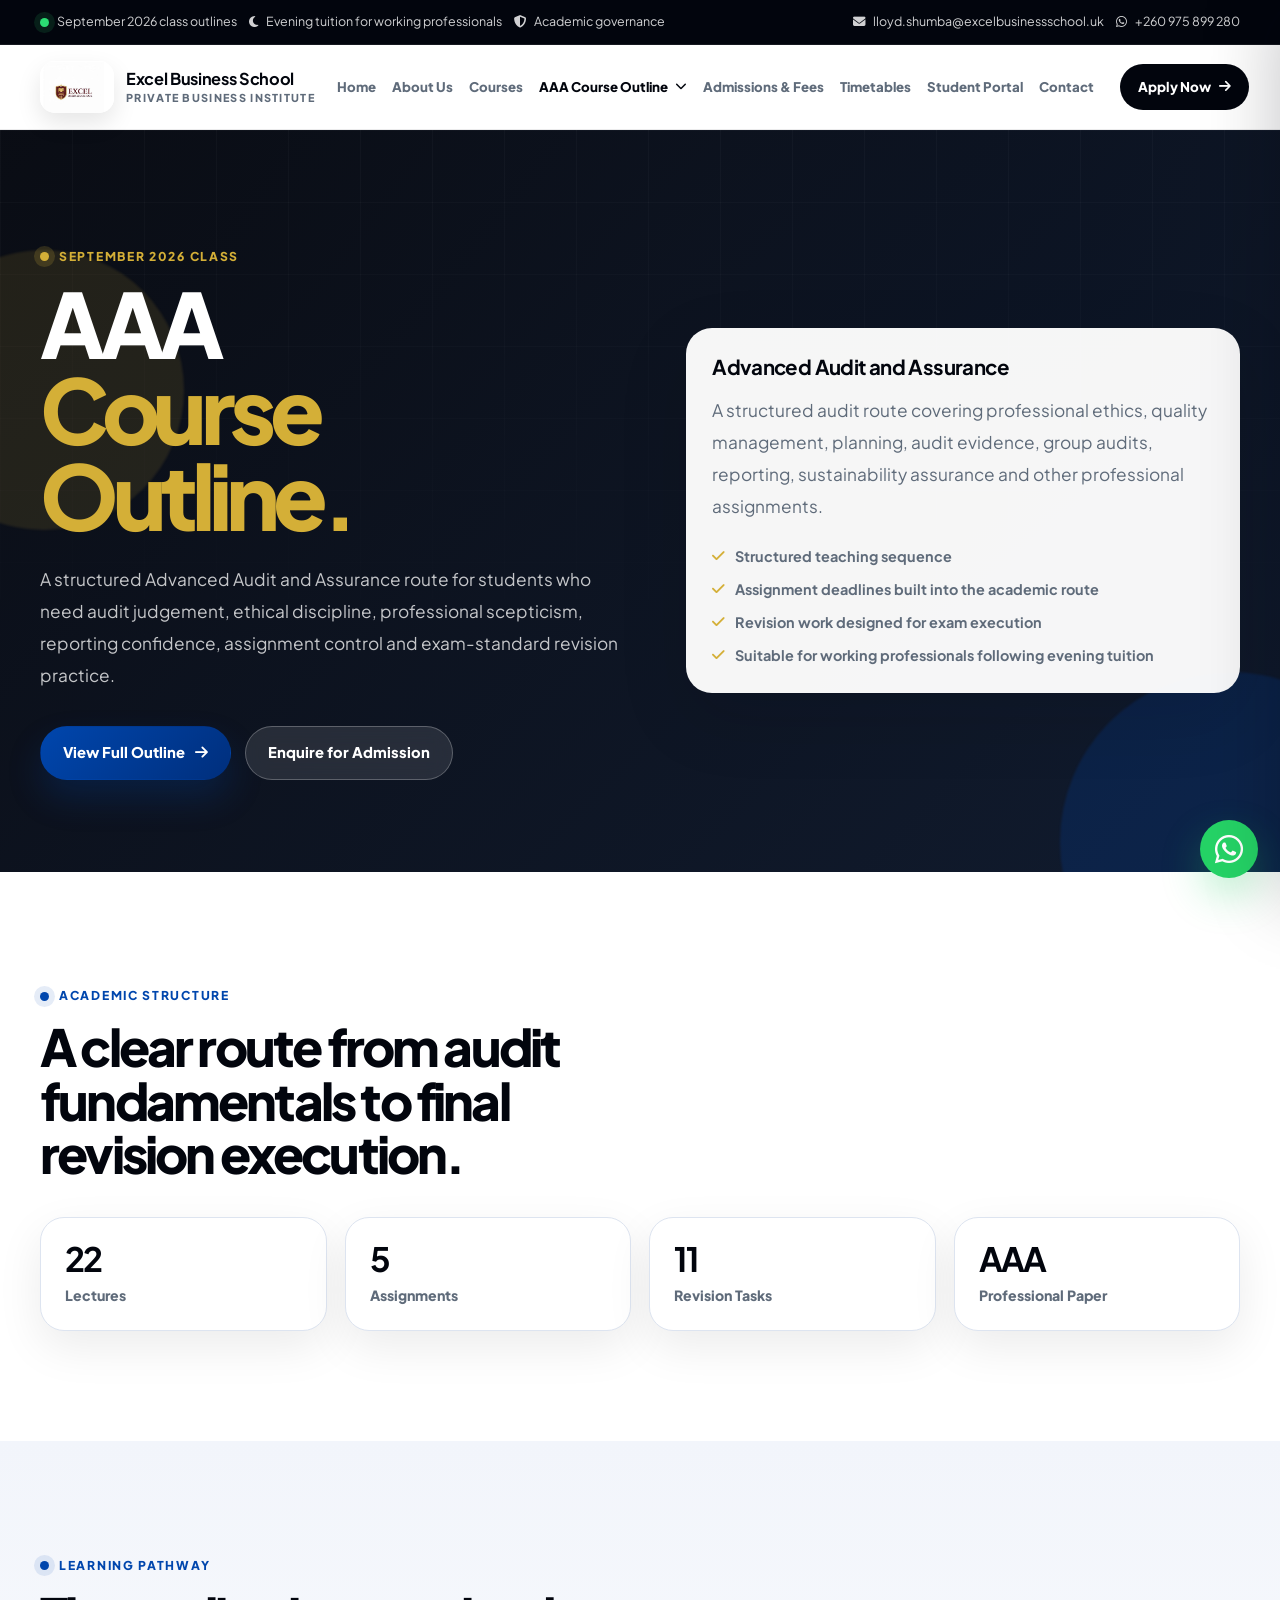
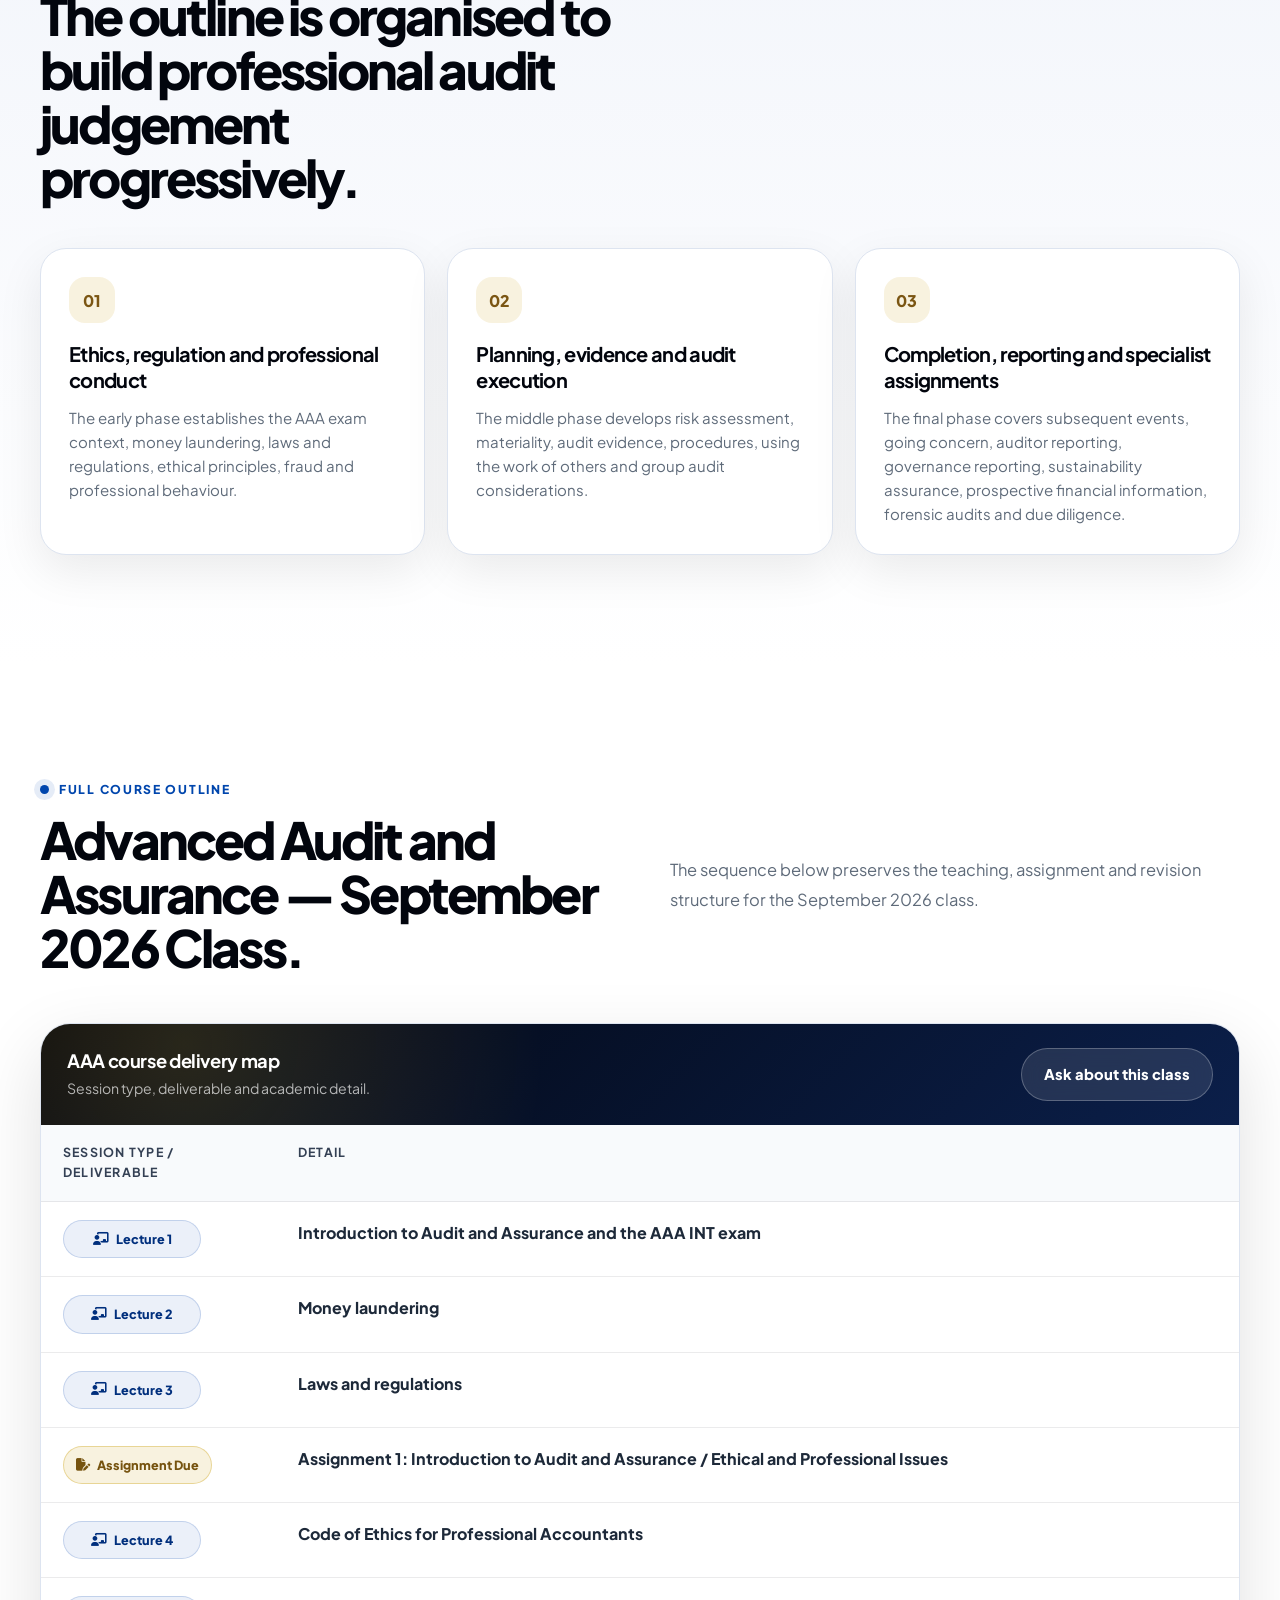
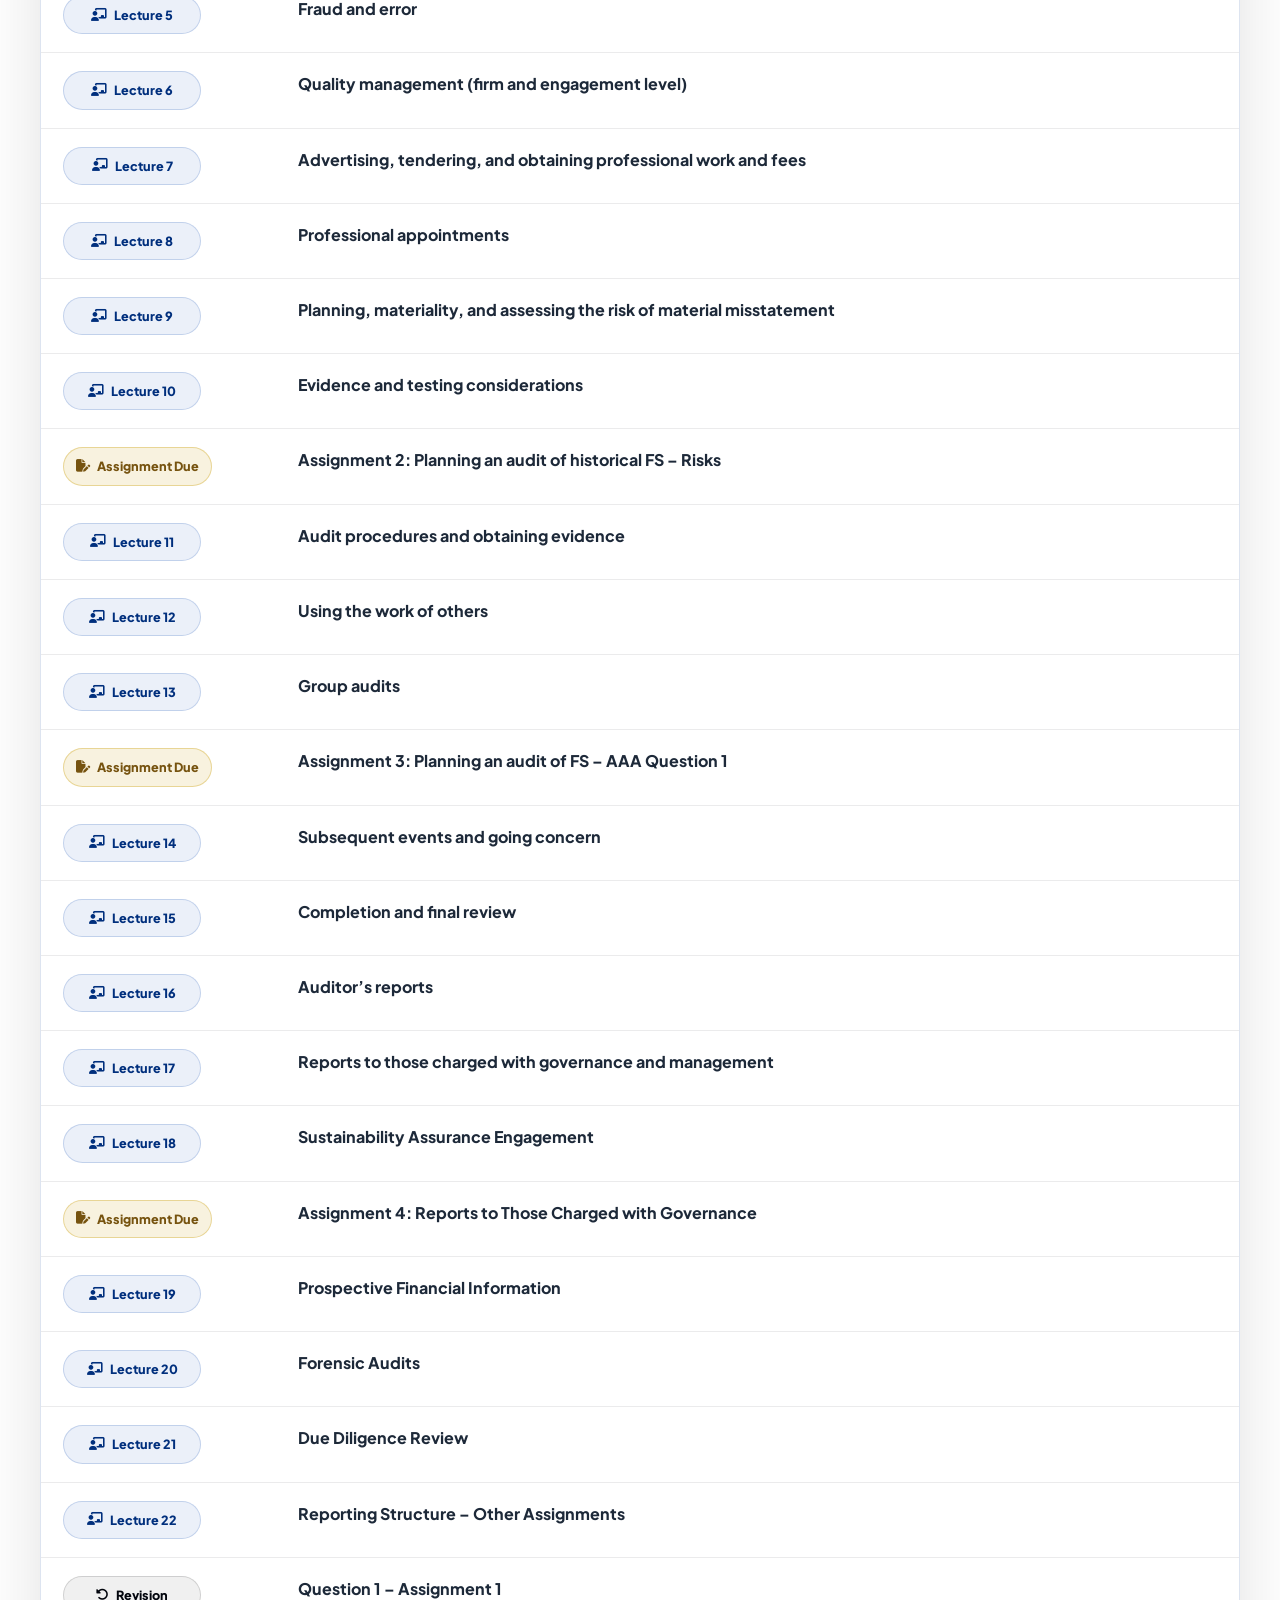
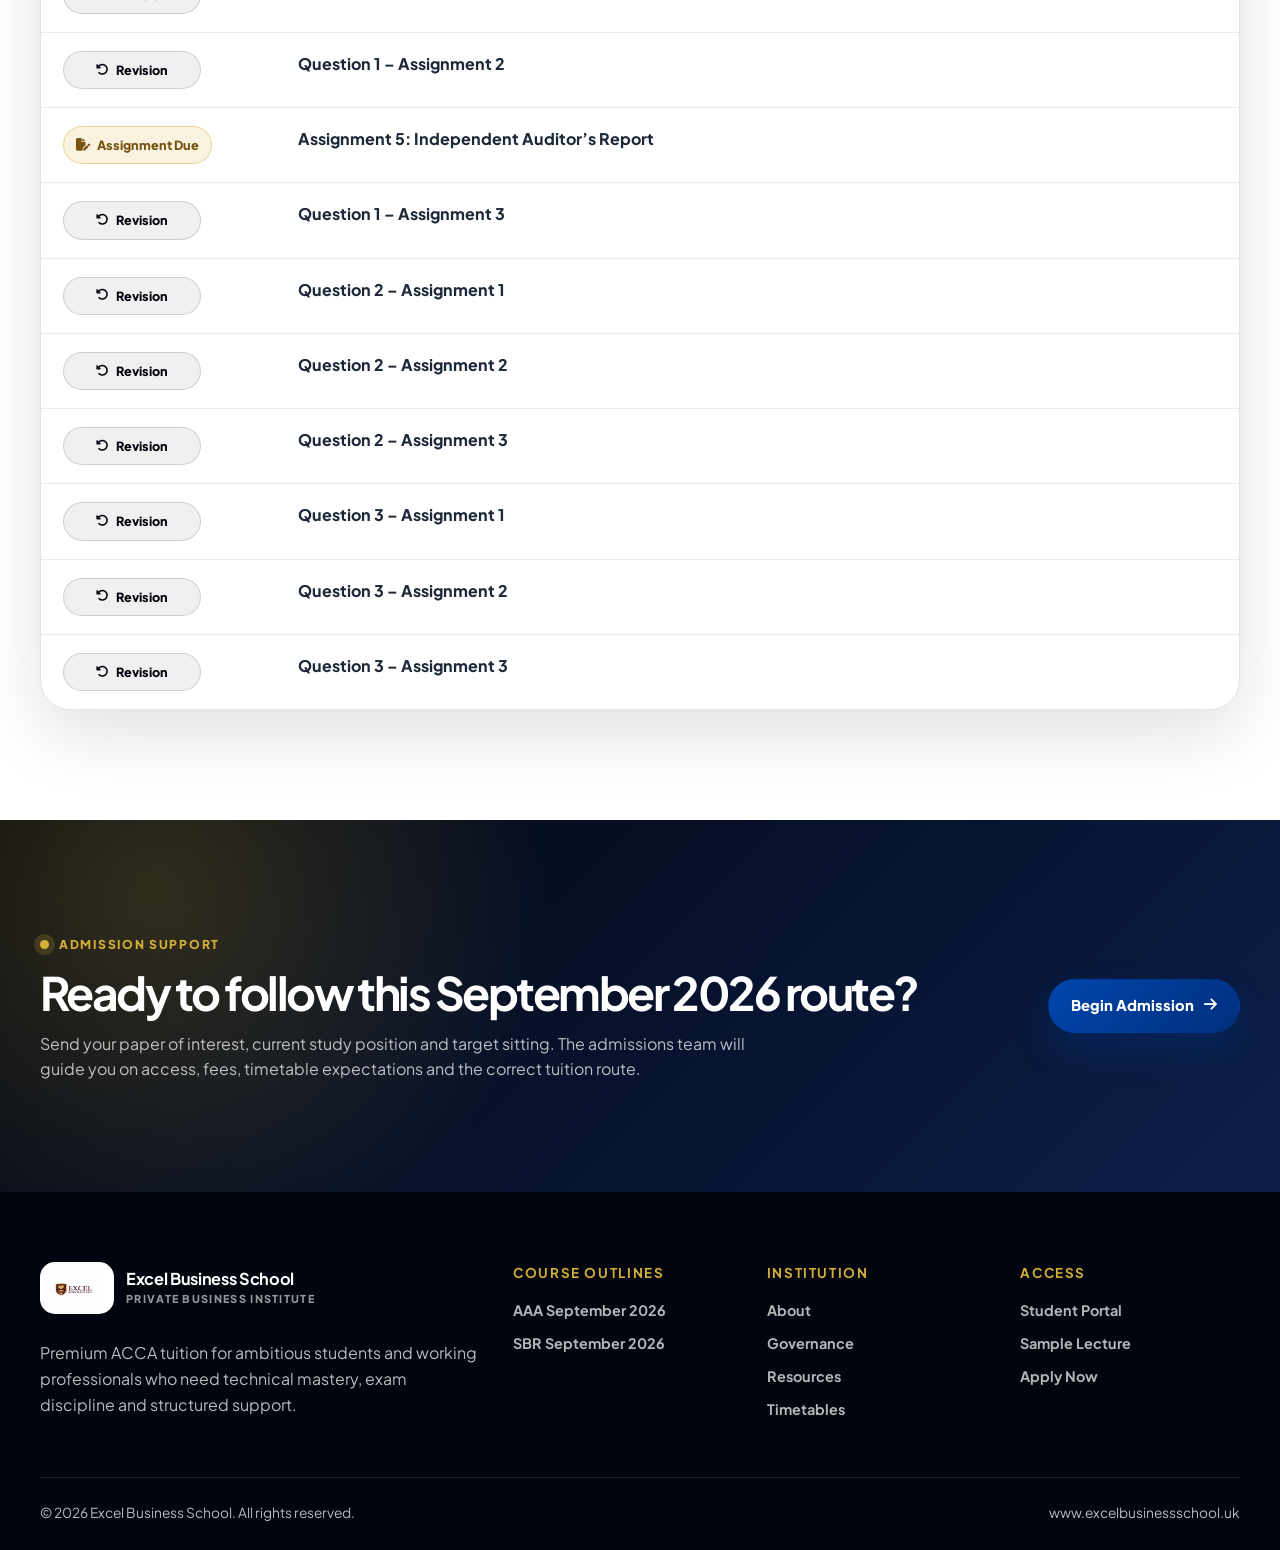
==== commit 0fc57843: "Add files via upload" ====
--- a/aaa-course-outline.html
+++ b/aaa-course-outline.html
@@ -71,11 +71,11 @@
         <a href="index.html#about">About Us</a>
         <a href="index.html#courses">Courses</a>
         <div class="nav-dropdown">
-          <button class="nav-dropdown-toggle" type="button" aria-haspopup="true" aria-expanded="false">
-            Course Outlines <i class="fas fa-chevron-down" aria-hidden="true"></i>
+          <button class="nav-dropdown-toggle nav-dropdown-current" type="button" aria-haspopup="true" aria-expanded="false">
+            AAA Course Outline <i class="fas fa-chevron-down" aria-hidden="true"></i>
           </button>
           <div class="nav-dropdown-menu" role="menu" aria-label="September 2026 course outlines">
-            <a href="aaa-course-outline.html" role="menuitem">
+            <a href="aaa-course-outline.html" role="menuitem" aria-current="page">
               <strong>AAA Course Outline</strong>
               <span>Advanced Audit and Assurance · September 2026</span>
             </a>
@@ -118,8 +118,8 @@
       <a href="index.html#courses">Courses <i class="fas fa-arrow-right" aria-hidden="true"></i></a>
       <div class="mobile-course-block">
         <span>Course Outlines</span>
-        <a href="aaa-course-outline.html">AAA September 2026 <i class="fas fa-arrow-right" aria-hidden="true"></i></a>
-        <a href="sbr-course-outline.html">SBR September 2026 <i class="fas fa-arrow-right" aria-hidden="true"></i></a>
+        <a href="aaa-course-outline.html" aria-current="page">AAA Course Outline <i class="fas fa-arrow-right" aria-hidden="true"></i></a>
+        <a href="sbr-course-outline.html">SBR Course Outline <i class="fas fa-arrow-right" aria-hidden="true"></i></a>
       </div>
       <a href="index.html#admissions">Admissions &amp; Fees <i class="fas fa-arrow-right" aria-hidden="true"></i></a>
       <a href="timetables.html">Timetables <i class="fas fa-calendar-alt" aria-hidden="true"></i></a>
--- a/style.css
+++ b/style.css
@@ -2066,3 +2066,110 @@
     transition-duration: 0.01ms !important;
   }
 }
+
+/* =========================================================
+   Navigation, dropdown and toolbar consistency patch
+   Keeps the top bar, navigation row, dropdown menus and
+   course-outline toolbar visually aligned across all pages.
+   ========================================================= */
+.topbar-inner,
+.topbar-left,
+.topbar-right,
+.nav-inner,
+.nav-links {
+  flex-wrap: nowrap;
+}
+
+.topbar-left,
+.topbar-right {
+  min-width: 0;
+}
+
+.status-chip,
+.topbar a,
+.nav-links > a,
+.nav-dropdown-toggle,
+.nav-cta {
+  white-space: nowrap;
+}
+
+.nav-inner {
+  justify-content: flex-start;
+}
+
+.nav-links {
+  gap: clamp(12px, 1.25vw, 18px);
+}
+
+.nav-links > a,
+.nav-dropdown-toggle {
+  line-height: 1;
+}
+
+.nav-links > a[aria-current="page"],
+.nav-dropdown-toggle.nav-dropdown-current {
+  color: var(--navy-950);
+}
+
+.nav-dropdown-toggle.nav-dropdown-current {
+  font-weight: 900;
+}
+
+.nav-dropdown-menu a[aria-current="page"],
+.mobile-course-block a[aria-current="page"] {
+  background: rgba(212, 175, 55, 0.18);
+  border: 1px solid rgba(212, 175, 55, 0.32);
+}
+
+.nav-dropdown-menu a[aria-current="page"] strong,
+.mobile-course-block a[aria-current="page"] {
+  color: var(--gold);
+}
+
+.nav-dropdown-menu a[aria-current="page"] span {
+  color: rgba(255, 255, 255, 0.78);
+}
+
+.mobile-course-block a[aria-current="page"] {
+  color: var(--navy-950);
+}
+
+.outline-toolbar {
+  display: grid;
+  grid-template-columns: minmax(0, 1fr) auto;
+  align-items: center;
+  justify-content: stretch;
+  gap: 22px;
+}
+
+.outline-toolbar > div {
+  min-width: 0;
+}
+
+.outline-toolbar .btn {
+  justify-self: end;
+  flex-shrink: 0;
+  white-space: nowrap;
+}
+
+@media (max-width: 1180px) {
+  .topbar-inner,
+  .topbar-left,
+  .topbar-right {
+    flex-wrap: wrap;
+  }
+}
+
+@media (max-width: 640px) {
+  .outline-toolbar {
+    grid-template-columns: 1fr;
+    align-items: flex-start;
+  }
+
+  .outline-toolbar .btn {
+    justify-self: start;
+    white-space: normal;
+    width: 100%;
+  }
+}
+
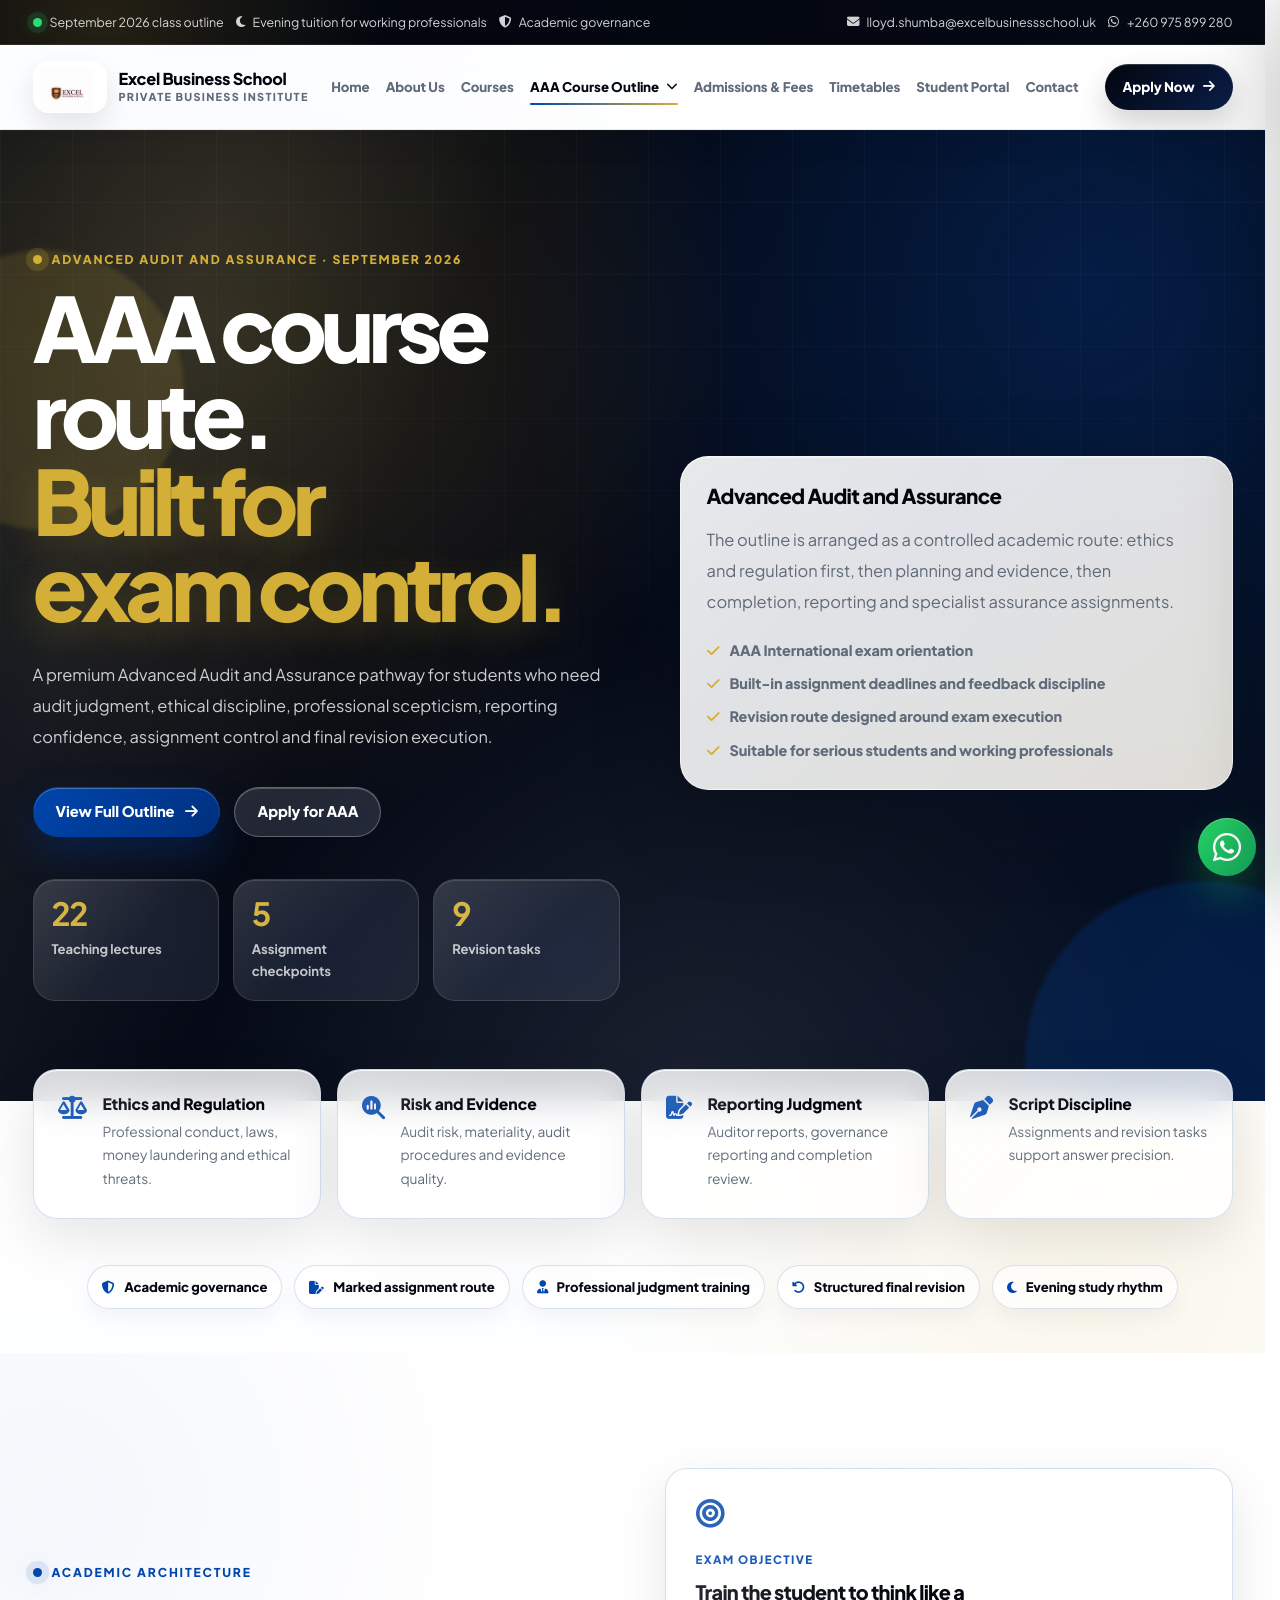
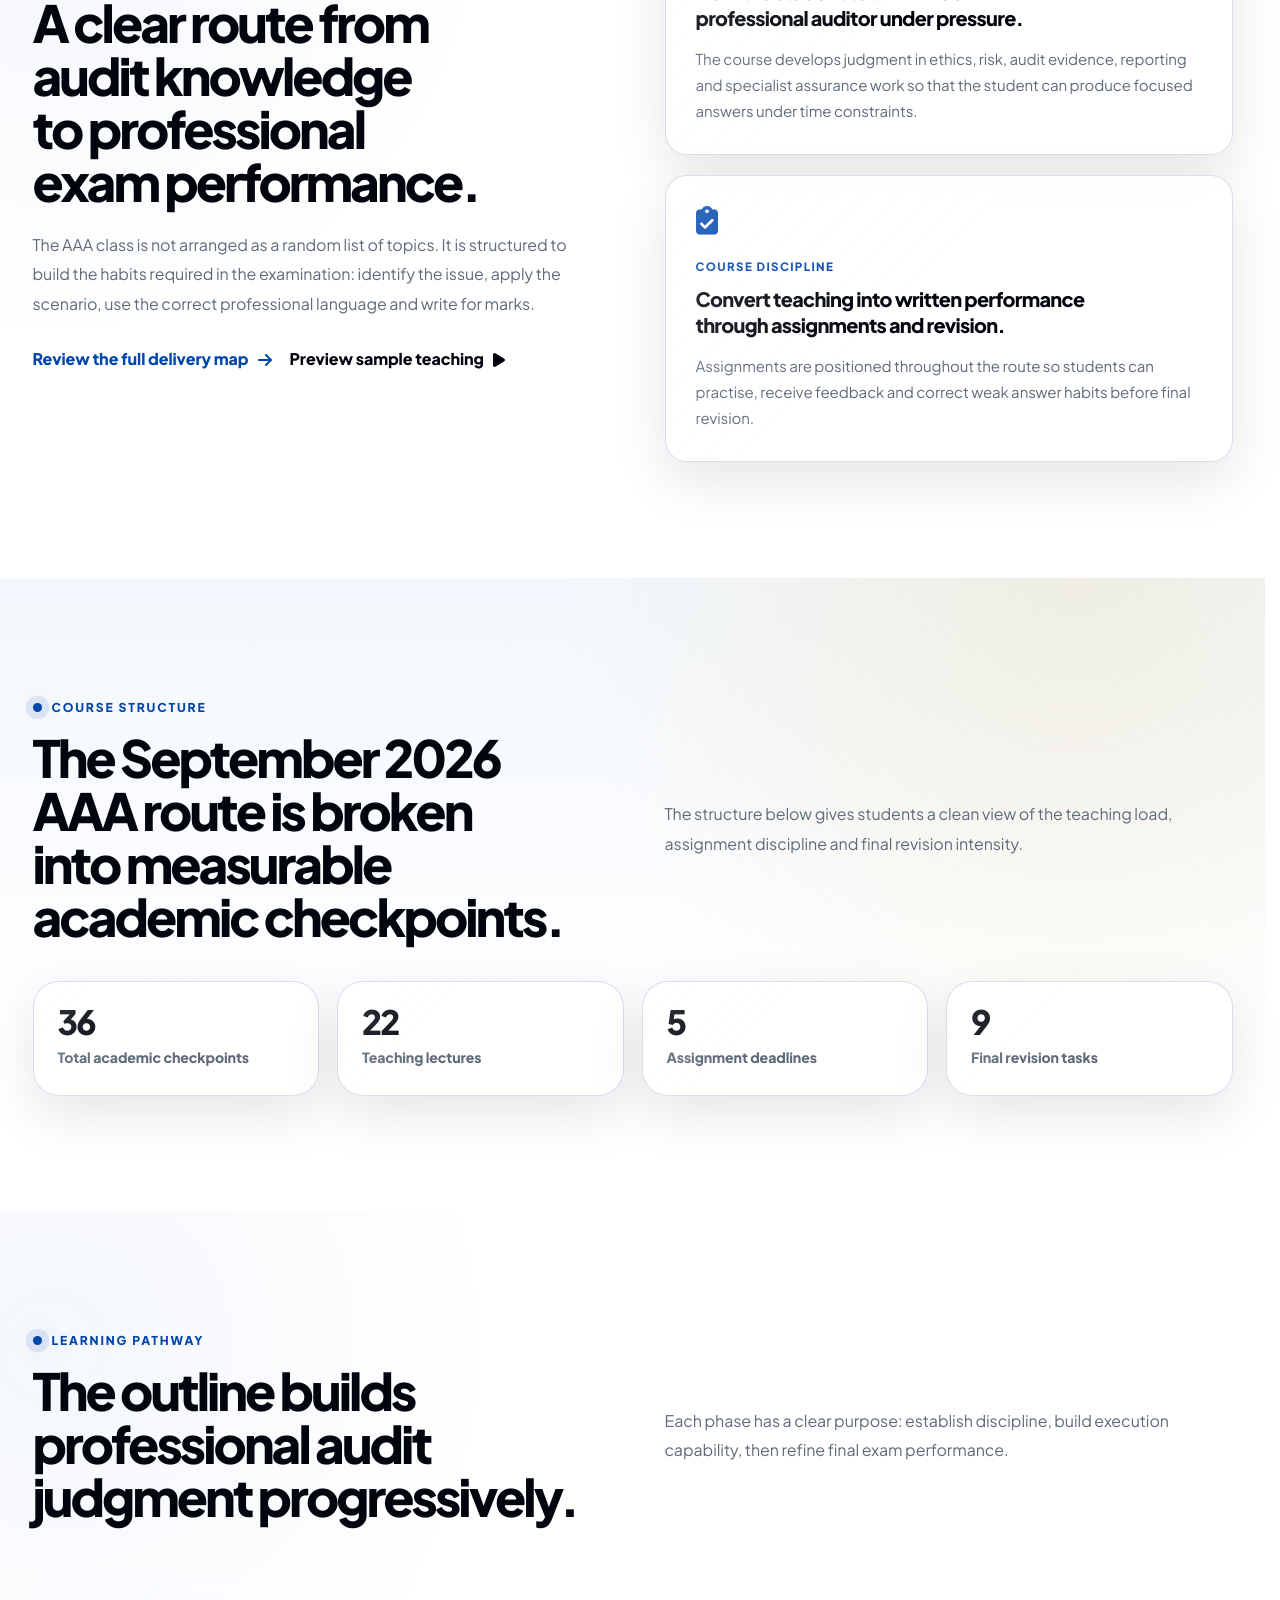
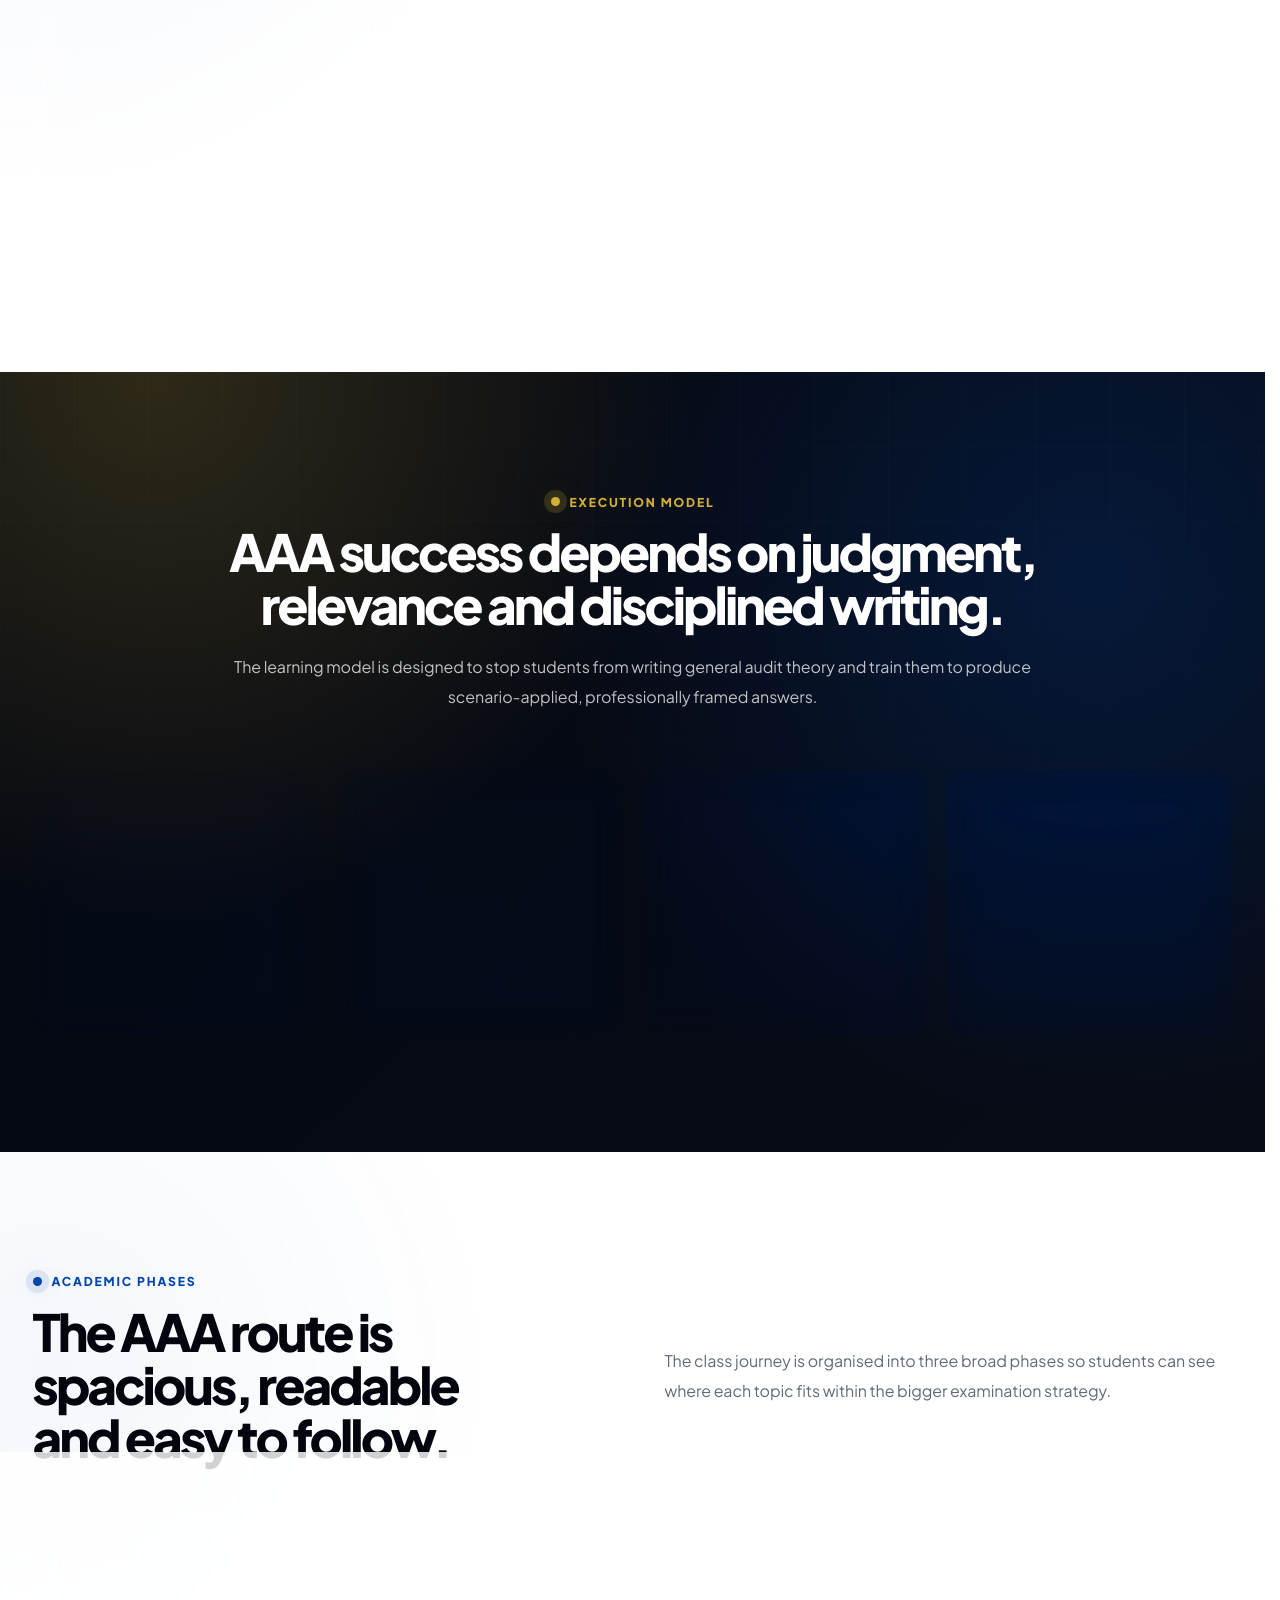
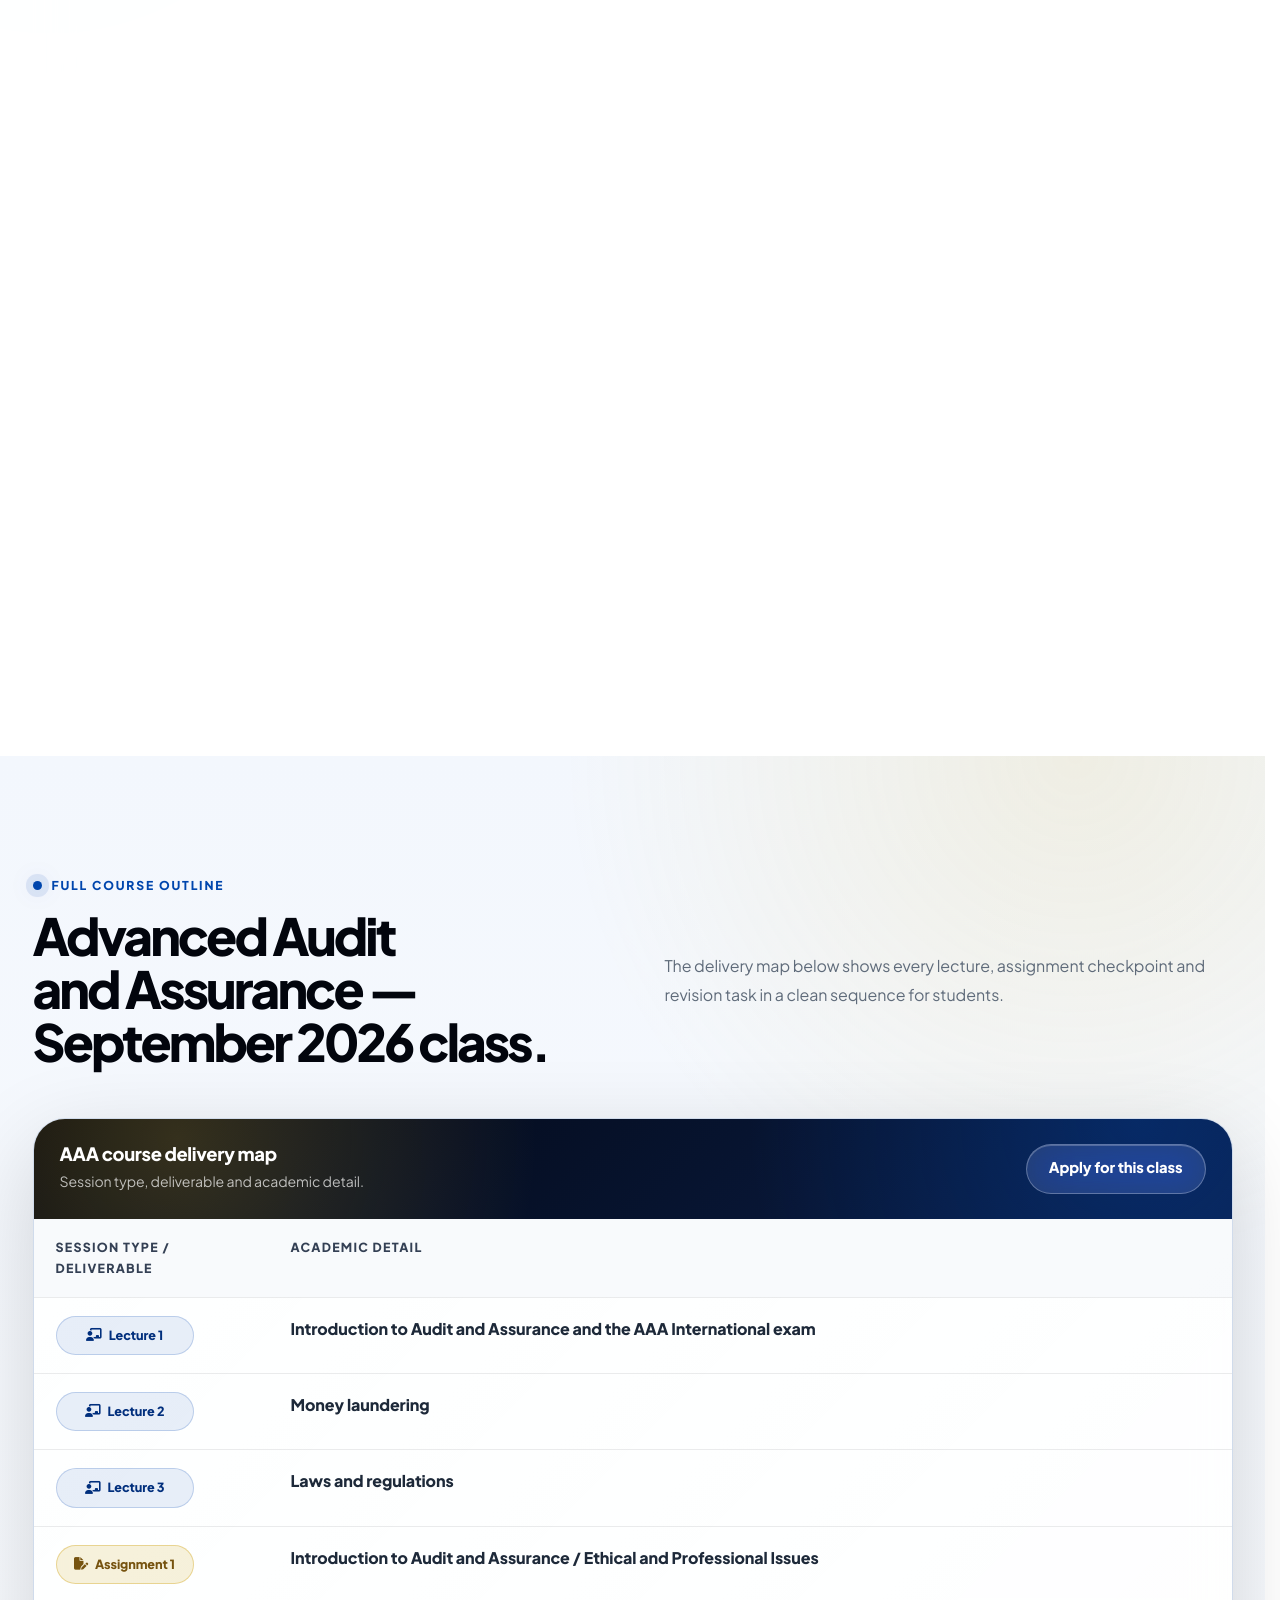
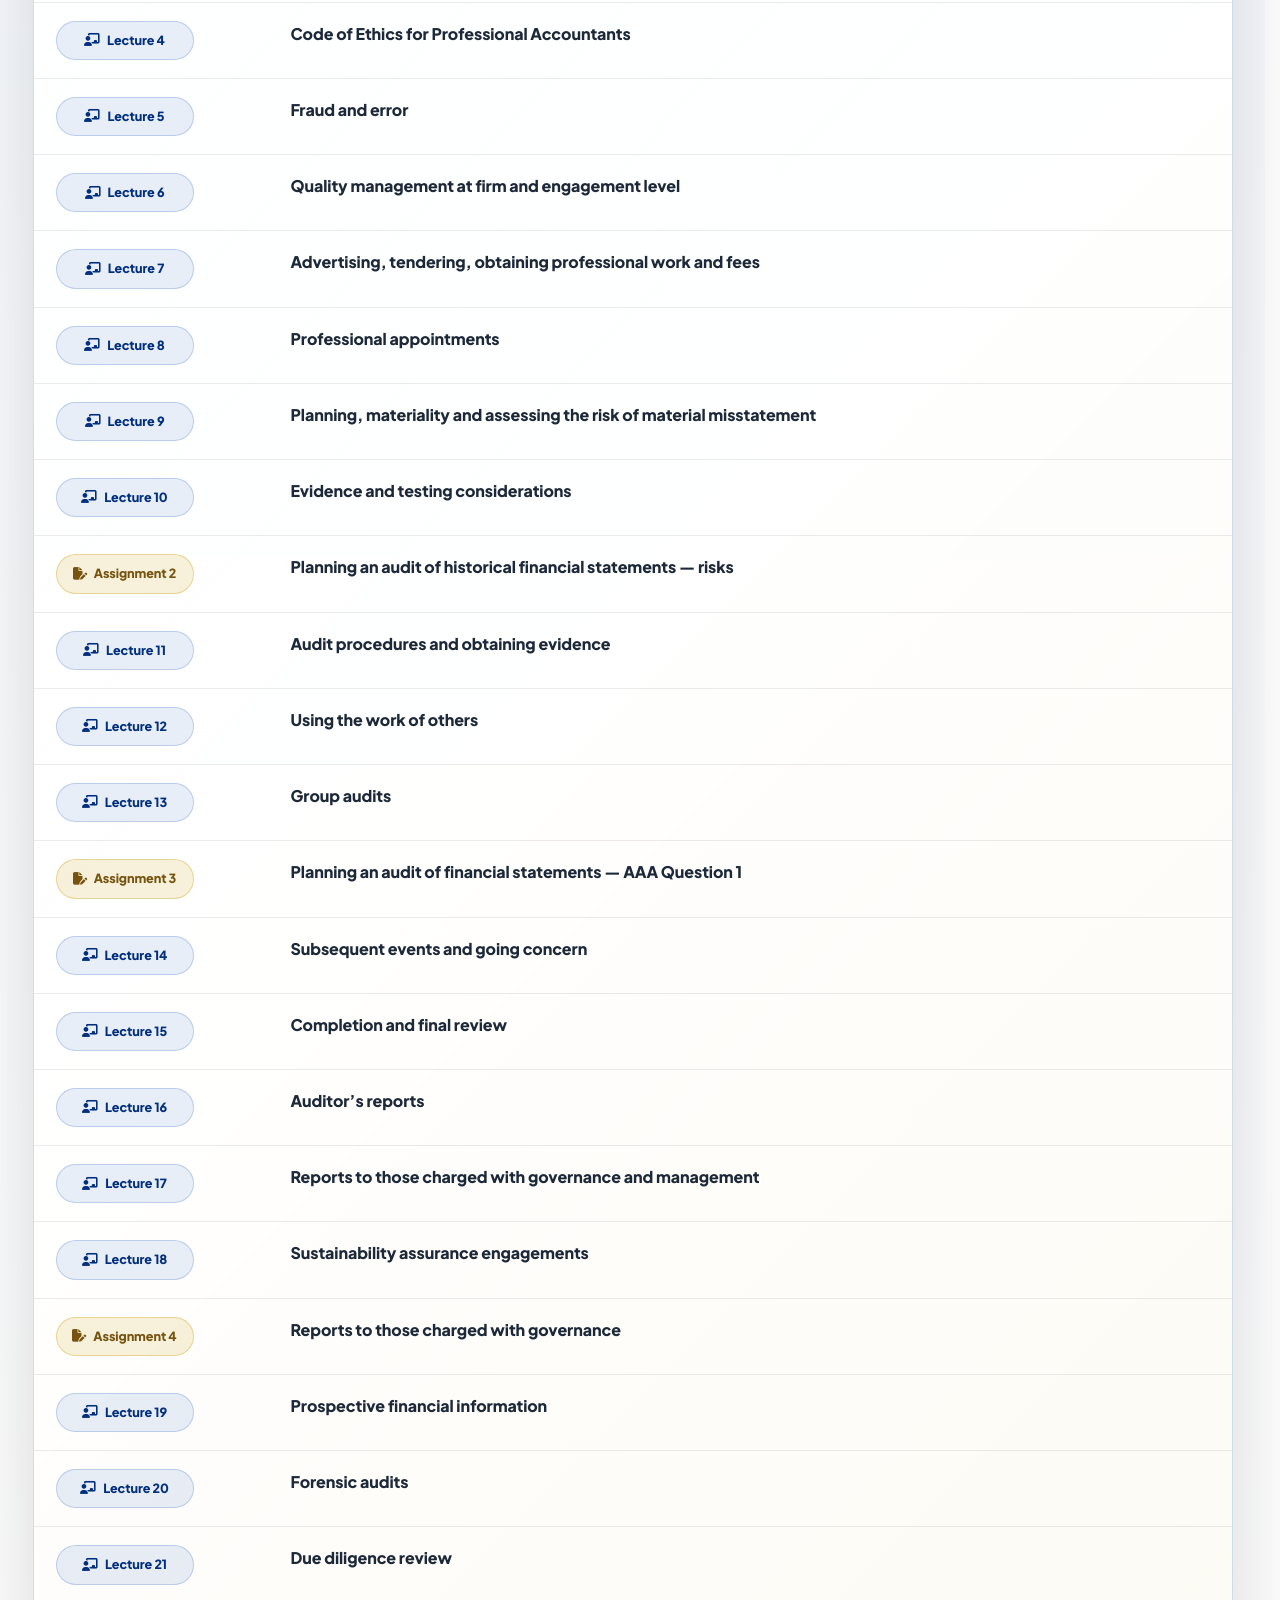
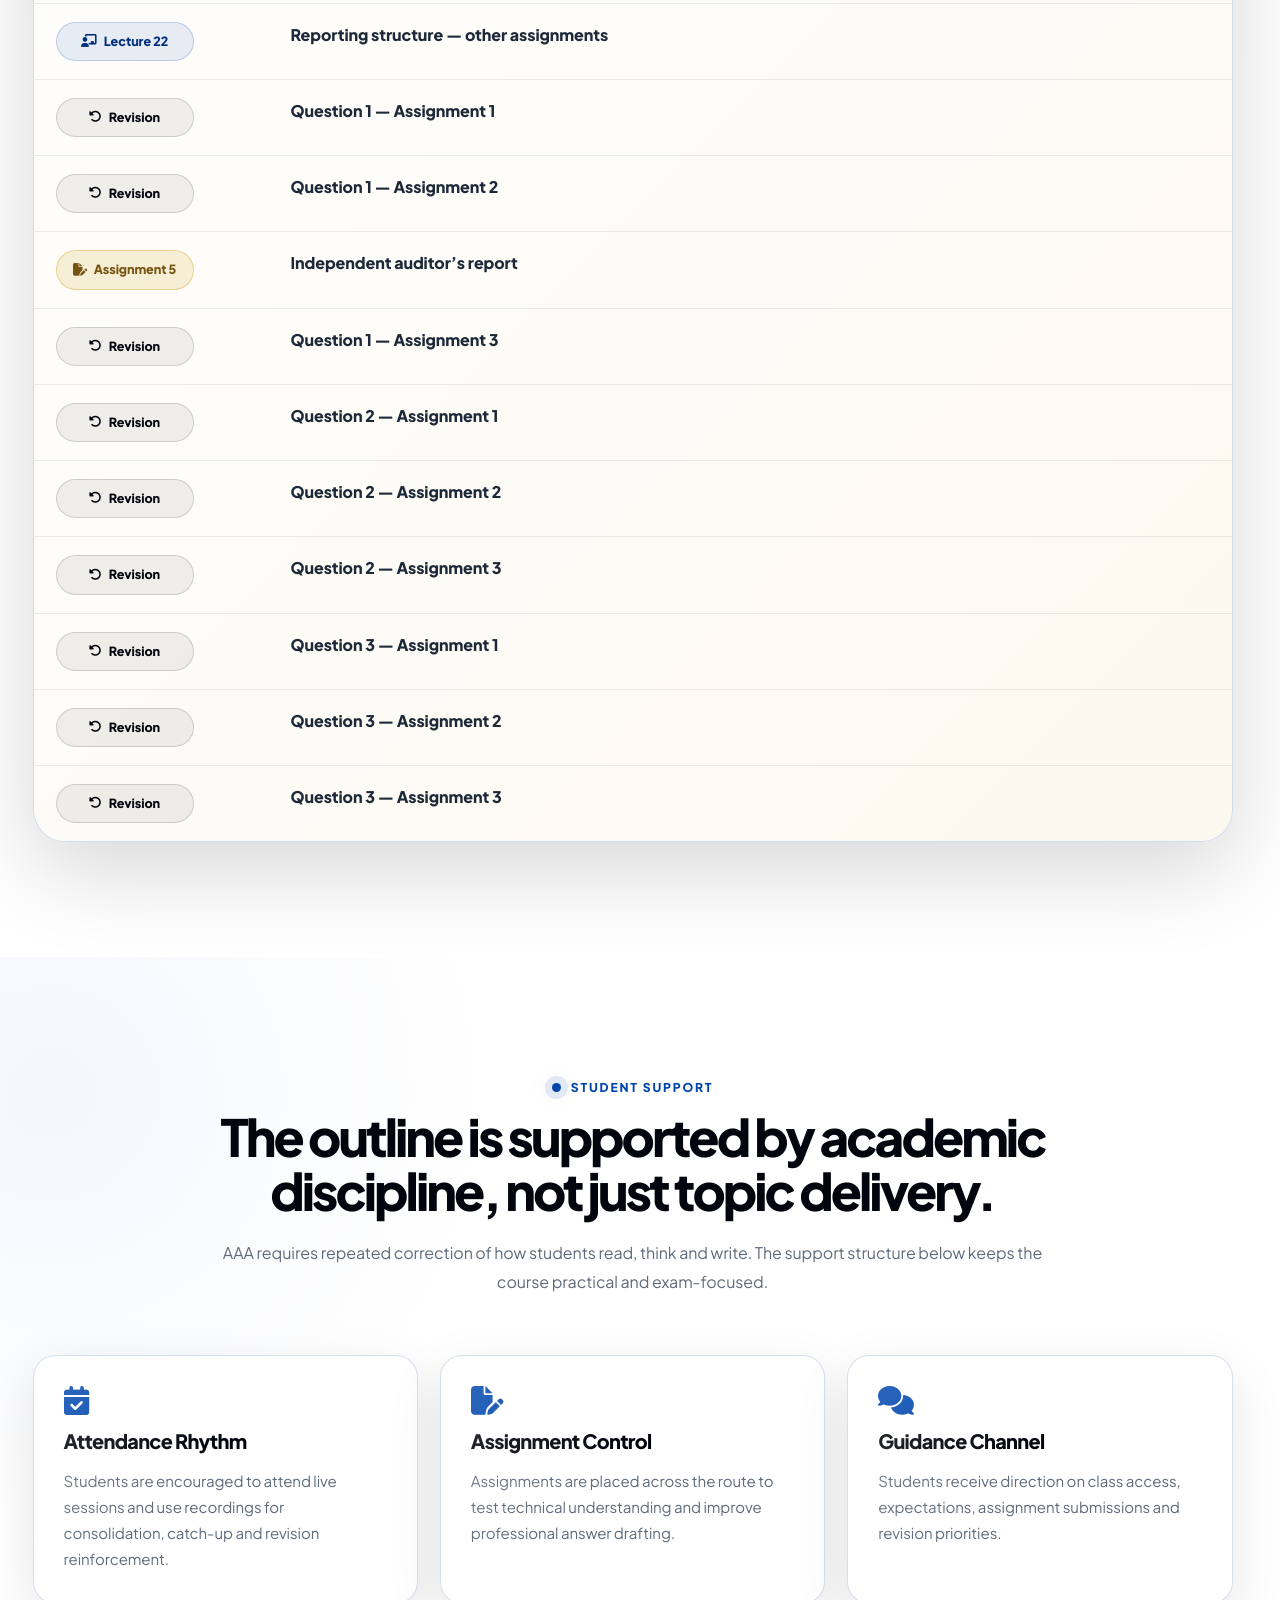
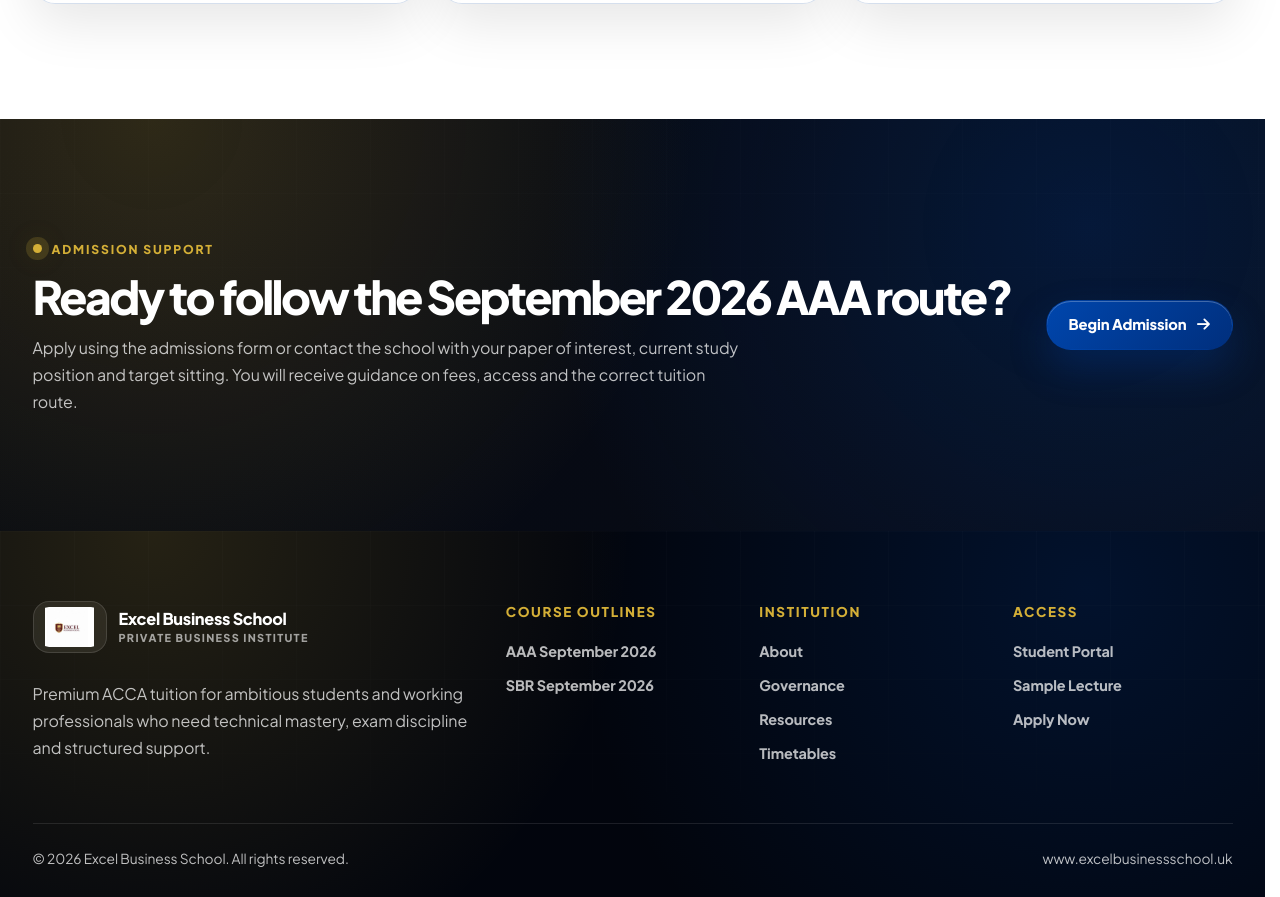
==== commit ce43b52a: "Update print statement from 'Hello' to 'Goodbye'" ====
--- a/aaa-course-outline.html
+++ b/aaa-course-outline.html
@@ -5,21 +5,31 @@
   <meta name="viewport" content="width=device-width, initial-scale=1.0" />
 
   <title>AAA Course Outline | September 2026 Class | Excel Business School</title>
-  <meta name="description" content="Advanced Audit and Assurance September 2026 class course outline for Excel Business School students." />
-  <meta name="theme-color" content="#081728" />
+  <meta
+    name="description"
+    content="Advanced Audit and Assurance September 2026 class outline for Excel Business School students. View the AAA teaching sequence, assignments, revision route and academic expectations."
+  />
+  <meta name="theme-color" content="#02050d" />
   <meta name="robots" content="index, follow" />
   <meta name="author" content="Excel Business School" />
   <link rel="canonical" href="https://www.excelbusinessschool.uk/aaa-course-outline.html" />
 
   <meta property="og:type" content="website" />
-  <meta property="og:title" content="AAA Course Outline | September 2026 Class" />
-  <meta property="og:description" content="Advanced Audit and Assurance September 2026 class course outline." />
+  <meta property="og:title" content="AAA Course Outline | September 2026 Class | Excel Business School" />
+  <meta
+    property="og:description"
+    content="A premium Advanced Audit and Assurance course outline showing the September 2026 teaching route, assignments and revision structure."
+  />
   <meta property="og:url" content="https://www.excelbusinessschool.uk/aaa-course-outline.html" />
   <meta property="og:image" content="https://www.excelbusinessschool.uk/excel-logo.png" />
+  <meta property="og:site_name" content="Excel Business School" />
 
   <meta name="twitter:card" content="summary_large_image" />
   <meta name="twitter:title" content="AAA Course Outline | September 2026 Class" />
-  <meta name="twitter:description" content="Advanced Audit and Assurance September 2026 class course outline." />
+  <meta
+    name="twitter:description"
+    content="Advanced Audit and Assurance September 2026 class outline for Excel Business School students."
+  />
   <meta name="twitter:image" content="https://www.excelbusinessschool.uk/excel-logo.png" />
 
   <link rel="icon" type="image/png" href="excel-logo.png" />
@@ -29,27 +39,63 @@
   <link rel="preconnect" href="https://fonts.gstatic.com" crossorigin />
   <link rel="preconnect" href="https://cdnjs.cloudflare.com" />
 
-  <link href="https://fonts.googleapis.com/css2?family=Plus+Jakarta+Sans:wght@400;500;600;700;800;900&display=swap" rel="stylesheet" />
-  <link rel="stylesheet" href="https://cdnjs.cloudflare.com/ajax/libs/font-awesome/6.5.0/css/all.min.css" />
+  <link
+    href="https://fonts.googleapis.com/css2?family=Plus+Jakarta+Sans:wght@400;500;600;700;800;900&display=swap"
+    rel="stylesheet"
+  />
+
+  <link
+    rel="stylesheet"
+    href="https://cdnjs.cloudflare.com/ajax/libs/font-awesome/6.5.0/css/all.min.css"
+  />
+
   <link rel="stylesheet" href="style.css" />
+
+  <script type="application/ld+json">
+    {
+      "@context": "https://schema.org",
+      "@type": "Course",
+      "name": "Advanced Audit and Assurance September 2026 Class",
+      "description": "A structured AAA course route covering ethics, regulation, quality management, planning, audit evidence, reporting, specialist assignments and revision practice.",
+      "provider": {
+        "@type": "EducationalOrganization",
+        "name": "Excel Business School",
+        "url": "https://www.excelbusinessschool.uk/",
+        "logo": "https://www.excelbusinessschool.uk/excel-logo.png"
+      },
+      "courseCode": "AAA",
+      "educationalCredentialAwarded": "ACCA professional exam preparation",
+      "url": "https://www.excelbusinessschool.uk/aaa-course-outline.html"
+    }
+  </script>
 </head>
 
 <body>
-  <a href="https://wa.me/260975899280" target="_blank" rel="noopener" aria-label="Contact Excel Business School on WhatsApp" class="whatsapp-float">
+  <a
+    href="https://wa.me/260975899280"
+    target="_blank"
+    rel="noopener"
+    aria-label="Contact Excel Business School on WhatsApp"
+    class="whatsapp-float"
+  >
     <i class="fab fa-whatsapp" aria-hidden="true"></i>
   </a>
 
   <header class="topbar" aria-label="Institutional contact bar">
     <div class="container topbar-inner">
       <div class="topbar-left">
-        <span class="status-chip"><span class="live-dot" aria-hidden="true"></span> September 2026 class outlines</span>
+        <span class="status-chip"><span class="live-dot" aria-hidden="true"></span> September 2026 class outline</span>
         <span class="status-chip"><i class="fas fa-moon" aria-hidden="true"></i> Evening tuition for working professionals</span>
         <span class="status-chip"><i class="fas fa-shield-halved" aria-hidden="true"></i> Academic governance</span>
       </div>
 
       <div class="topbar-right">
-        <a href="mailto:lloyd.shumba@excelbusinessschool.uk"><i class="fa-solid fa-envelope" aria-hidden="true"></i> lloyd.shumba@excelbusinessschool.uk</a>
-        <a href="https://wa.me/260975899280" target="_blank" rel="noopener"><i class="fab fa-whatsapp" aria-hidden="true"></i> +260 975 899 280</a>
+        <a href="mailto:lloyd.shumba@excelbusinessschool.uk">
+          <i class="fa-solid fa-envelope" aria-hidden="true"></i> lloyd.shumba@excelbusinessschool.uk
+        </a>
+        <a href="https://wa.me/260975899280" target="_blank" rel="noopener">
+          <i class="fab fa-whatsapp" aria-hidden="true"></i> +260 975 899 280
+        </a>
       </div>
     </div>
   </header>
@@ -70,10 +116,18 @@
         <a href="index.html#home">Home</a>
         <a href="index.html#about">About Us</a>
         <a href="index.html#courses">Courses</a>
+
         <div class="nav-dropdown">
-          <button class="nav-dropdown-toggle nav-dropdown-current" type="button" aria-haspopup="true" aria-expanded="false">
+          <button
+            class="nav-dropdown-toggle nav-dropdown-current"
+            type="button"
+            aria-haspopup="true"
+            aria-expanded="false"
+            aria-label="Open course outline menu"
+          >
             AAA Course Outline <i class="fas fa-chevron-down" aria-hidden="true"></i>
           </button>
+
           <div class="nav-dropdown-menu" role="menu" aria-label="September 2026 course outlines">
             <a href="aaa-course-outline.html" role="menuitem" aria-current="page">
               <strong>AAA Course Outline</strong>
@@ -85,15 +139,30 @@
             </a>
           </div>
         </div>
+
         <a href="index.html#admissions">Admissions &amp; Fees</a>
         <a href="timetables.html">Timetables</a>
         <a href="portal.html">Student Portal</a>
         <a href="index.html#contact">Contact</a>
       </div>
 
-      <a href="index.html#contact" class="nav-cta">Apply Now <i class="fas fa-arrow-right" aria-hidden="true"></i></a>
-
-      <button class="menu-btn" id="menuBtn" type="button" aria-label="Open menu" aria-controls="mobileMenu" aria-expanded="false">
+      <a
+        href="https://forms.cloud.microsoft/r/p2SFWwXme2"
+        target="_blank"
+        rel="noopener"
+        class="nav-cta"
+      >
+        Apply Now <i class="fas fa-arrow-right" aria-hidden="true"></i>
+      </a>
+
+      <button
+        class="menu-btn"
+        id="menuBtn"
+        type="button"
+        aria-label="Open menu"
+        aria-controls="mobileMenu"
+        aria-expanded="false"
+      >
         <i class="fas fa-bars" aria-hidden="true"></i>
       </button>
     </div>
@@ -116,117 +185,381 @@
       <a href="index.html#home">Home <i class="fas fa-arrow-right" aria-hidden="true"></i></a>
       <a href="index.html#about">About Us <i class="fas fa-arrow-right" aria-hidden="true"></i></a>
       <a href="index.html#courses">Courses <i class="fas fa-arrow-right" aria-hidden="true"></i></a>
+
       <div class="mobile-course-block">
         <span>Course Outlines</span>
-        <a href="aaa-course-outline.html" aria-current="page">AAA Course Outline <i class="fas fa-arrow-right" aria-hidden="true"></i></a>
-        <a href="sbr-course-outline.html">SBR Course Outline <i class="fas fa-arrow-right" aria-hidden="true"></i></a>
-      </div>
+        <a href="aaa-course-outline.html" aria-current="page">
+          AAA Course Outline <i class="fas fa-arrow-right" aria-hidden="true"></i>
+        </a>
+        <a href="sbr-course-outline.html">
+          SBR Course Outline <i class="fas fa-arrow-right" aria-hidden="true"></i>
+        </a>
+      </div>
+
       <a href="index.html#admissions">Admissions &amp; Fees <i class="fas fa-arrow-right" aria-hidden="true"></i></a>
       <a href="timetables.html">Timetables <i class="fas fa-calendar-alt" aria-hidden="true"></i></a>
       <a href="portal.html">Student Portal <i class="fas fa-user-graduate" aria-hidden="true"></i></a>
       <a href="index.html#contact">Contact <i class="fas fa-arrow-right" aria-hidden="true"></i></a>
-      <a href="index.html#contact" class="mobile-cta">Apply Now</a>
+      <a
+        href="https://forms.cloud.microsoft/r/p2SFWwXme2"
+        target="_blank"
+        rel="noopener"
+        class="mobile-cta"
+      >
+        Apply Now
+      </a>
     </div>
   </aside>
 
   <main>
-    <section class="hero">
+    <section class="hero" id="top">
       <div class="hero-shape hero-shape-one" aria-hidden="true"></div>
       <div class="hero-shape hero-shape-two" aria-hidden="true"></div>
 
       <div class="container hero-inner">
         <div class="hero-copy reveal">
-          <div class="eyebrow light"><span></span> September 2026 Class</div>
-          <h1>AAA <span>Course Outline.</span></h1>
-          <p>A structured Advanced Audit and Assurance route for students who need audit judgement, ethical discipline, professional scepticism, reporting confidence, assignment control and exam-standard revision practice.</p>
+          <div class="eyebrow light"><span></span> Advanced Audit and Assurance · September 2026</div>
+          <h1>AAA course route. <span>Built for exam control.</span></h1>
+          <p>
+            A premium Advanced Audit and Assurance pathway for students who need audit judgment, ethical discipline, professional scepticism, reporting confidence, assignment control and final revision execution.
+          </p>
+
           <div class="hero-actions">
-            <a href="#outline" class="btn btn-primary">View Full Outline <i class="fas fa-arrow-right" aria-hidden="true"></i></a>
-            <a href="index.html#contact" class="btn btn-secondary">Enquire for Admission</a>
-          </div>
-        </div>
-
-        <aside class="hero-panel reveal" aria-label="AAA course summary">
+            <a href="#outline" class="btn btn-primary">
+              View Full Outline <i class="fas fa-arrow-right" aria-hidden="true"></i>
+            </a>
+            <a
+              href="https://forms.cloud.microsoft/r/p2SFWwXme2"
+              target="_blank"
+              rel="noopener"
+              class="btn btn-secondary"
+            >
+              Apply for AAA
+            </a>
+          </div>
+
+          <div class="hero-metrics" aria-label="AAA course summary metrics">
+            <div>
+              <strong>22</strong>
+              <span>Teaching lectures</span>
+            </div>
+            <div>
+              <strong>5</strong>
+              <span>Assignment checkpoints</span>
+            </div>
+            <div>
+              <strong>9</strong>
+              <span>Revision tasks</span>
+            </div>
+          </div>
+        </div>
+
+        <aside class="hero-panel reveal" aria-label="AAA September 2026 course summary">
           <div class="panel-card">
             <h3>Advanced Audit and Assurance</h3>
-            <p>A structured audit route covering professional ethics, quality management, planning, audit evidence, group audits, reporting, sustainability assurance and other professional assignments.</p>
+            <p>
+              The outline is arranged as a controlled academic route: ethics and regulation first, then planning and evidence, then completion, reporting and specialist assurance assignments.
+            </p>
+
             <ul class="panel-list">
-              <li><i class="fas fa-check" aria-hidden="true"></i> Structured teaching sequence</li>
-              <li><i class="fas fa-check" aria-hidden="true"></i> Assignment deadlines built into the academic route</li>
-              <li><i class="fas fa-check" aria-hidden="true"></i> Revision work designed for exam execution</li>
-              <li><i class="fas fa-check" aria-hidden="true"></i> Suitable for working professionals following evening tuition</li>
+              <li><i class="fas fa-check" aria-hidden="true"></i> AAA International exam orientation</li>
+              <li><i class="fas fa-check" aria-hidden="true"></i> Built-in assignment deadlines and feedback discipline</li>
+              <li><i class="fas fa-check" aria-hidden="true"></i> Revision route designed around exam execution</li>
+              <li><i class="fas fa-check" aria-hidden="true"></i> Suitable for serious students and working professionals</li>
             </ul>
           </div>
         </aside>
       </div>
     </section>
 
-    <section class="section section-white">
+    <section class="signal-strip" aria-label="AAA class features">
+      <div class="container signal-grid">
+        <article class="signal-card reveal">
+          <i class="fas fa-scale-balanced" aria-hidden="true"></i>
+          <div>
+            <strong>Ethics and Regulation</strong>
+            <span>Professional conduct, laws, money laundering and ethical threats.</span>
+          </div>
+        </article>
+
+        <article class="signal-card reveal">
+          <i class="fas fa-magnifying-glass-chart" aria-hidden="true"></i>
+          <div>
+            <strong>Risk and Evidence</strong>
+            <span>Audit risk, materiality, audit procedures and evidence quality.</span>
+          </div>
+        </article>
+
+        <article class="signal-card reveal">
+          <i class="fas fa-file-signature" aria-hidden="true"></i>
+          <div>
+            <strong>Reporting Judgment</strong>
+            <span>Auditor reports, governance reporting and completion review.</span>
+          </div>
+        </article>
+
+        <article class="signal-card reveal">
+          <i class="fas fa-pen-nib" aria-hidden="true"></i>
+          <div>
+            <strong>Script Discipline</strong>
+            <span>Assignments and revision tasks support answer precision.</span>
+          </div>
+        </article>
+      </div>
+    </section>
+
+    <section class="prestige-band" aria-label="AAA academic highlights">
+      <div class="container prestige-track">
+        <span><i class="fas fa-shield-halved" aria-hidden="true"></i> Academic governance</span>
+        <span><i class="fas fa-file-pen" aria-hidden="true"></i> Marked assignment route</span>
+        <span><i class="fas fa-user-tie" aria-hidden="true"></i> Professional judgment training</span>
+        <span><i class="fas fa-rotate-left" aria-hidden="true"></i> Structured final revision</span>
+        <span><i class="fas fa-moon" aria-hidden="true"></i> Evening study rhythm</span>
+      </div>
+    </section>
+
+    <section class="section section-white" aria-labelledby="academic-architecture-title">
+      <div class="container split-layout">
+        <div class="reveal">
+          <div class="eyebrow"><span></span> Academic Architecture</div>
+          <h2 class="section-title" id="academic-architecture-title">
+            A clear route from audit knowledge to professional exam performance.
+          </h2>
+          <p class="section-lead">
+            The AAA class is not arranged as a random list of topics. It is structured to build the habits required in the examination: identify the issue, apply the scenario, use the correct professional language and write for marks.
+          </p>
+
+          <div class="intro-actions">
+            <a href="#outline" class="text-link">
+              Review the full delivery map <i class="fas fa-arrow-right" aria-hidden="true"></i>
+            </a>
+            <a href="index.html#sample-lectures" class="text-link muted">
+              Preview sample teaching <i class="fas fa-play" aria-hidden="true"></i>
+            </a>
+          </div>
+        </div>
+
+        <div class="mission-grid">
+          <article class="mission-card reveal">
+            <i class="fas fa-bullseye" aria-hidden="true"></i>
+            <small>Exam Objective</small>
+            <h3>Train the student to think like a professional auditor under pressure.</h3>
+            <p>
+              The course develops judgment in ethics, risk, audit evidence, reporting and specialist assurance work so that the student can produce focused answers under time constraints.
+            </p>
+          </article>
+
+          <article class="mission-card reveal">
+            <i class="fas fa-clipboard-check" aria-hidden="true"></i>
+            <small>Course Discipline</small>
+            <h3>Convert teaching into written performance through assignments and revision.</h3>
+            <p>
+              Assignments are positioned throughout the route so students can practise, receive feedback and correct weak answer habits before final revision.
+            </p>
+          </article>
+        </div>
+      </div>
+    </section>
+
+    <section class="section section-soft" aria-labelledby="structure-title">
       <div class="container">
         <div class="section-head reveal">
           <div>
-            <div class="eyebrow"><span></span> Academic Structure</div>
-            <h2 class="section-title">A clear route from audit fundamentals to final revision execution.</h2>
-          </div>
+            <div class="eyebrow"><span></span> Course Structure</div>
+            <h2 class="section-title" id="structure-title">
+              The September 2026 AAA route is broken into measurable academic checkpoints.
+            </h2>
+          </div>
+          <p class="section-lead">
+            The structure below gives students a clean view of the teaching load, assignment discipline and final revision intensity.
+          </p>
         </div>
 
         <div class="metrics-grid">
           <article class="metric-card reveal">
+            <strong>36</strong>
+            <span>Total academic checkpoints</span>
+          </article>
+          <article class="metric-card reveal">
             <strong>22</strong>
-            <span>Lectures</span>
+            <span>Teaching lectures</span>
           </article>
           <article class="metric-card reveal">
             <strong>5</strong>
-            <span>Assignments</span>
+            <span>Assignment deadlines</span>
           </article>
           <article class="metric-card reveal">
-            <strong>11</strong>
-            <span>Revision Tasks</span>
-          </article>
-          <article class="metric-card reveal">
-            <strong>AAA</strong>
-            <span>Professional Paper</span>
-          </article>
-        </div>
-      </div>
-    </section>
-
-    <section class="section section-soft">
+            <strong>9</strong>
+            <span>Final revision tasks</span>
+          </article>
+        </div>
+      </div>
+    </section>
+
+    <section class="section section-white" aria-labelledby="pathway-title">
       <div class="container">
         <div class="section-head reveal">
           <div>
             <div class="eyebrow"><span></span> Learning Pathway</div>
-            <h2 class="section-title">The outline is organised to build professional audit judgement progressively.</h2>
-          </div>
+            <h2 class="section-title" id="pathway-title">
+              The outline builds professional audit judgment progressively.
+            </h2>
+          </div>
+          <p class="section-lead">
+            Each phase has a clear purpose: establish discipline, build execution capability, then refine final exam performance.
+          </p>
         </div>
 
         <div class="pathway-grid">
           <article class="path-card reveal">
             <span>01</span>
             <h3>Ethics, regulation and professional conduct</h3>
-            <p>The early phase establishes the AAA exam context, money laundering, laws and regulations, ethical principles, fraud and professional behaviour.</p>
-          </article>
+            <p>
+              The early phase establishes the AAA exam context, money laundering, laws and regulations, ethical principles, fraud, quality management and professional appointments.
+            </p>
+          </article>
+
           <article class="path-card reveal">
             <span>02</span>
             <h3>Planning, evidence and audit execution</h3>
-            <p>The middle phase develops risk assessment, materiality, audit evidence, procedures, using the work of others and group audit considerations.</p>
-          </article>
+            <p>
+              The middle phase develops risk assessment, materiality, audit evidence, audit procedures, use of experts and group audit considerations.
+            </p>
+          </article>
+
           <article class="path-card reveal">
             <span>03</span>
             <h3>Completion, reporting and specialist assignments</h3>
-            <p>The final phase covers subsequent events, going concern, auditor reporting, governance reporting, sustainability assurance, prospective financial information, forensic audits and due diligence.</p>
-          </article>
-        </div>
-      </div>
-    </section>
-
-    <section class="section section-white" id="outline">
+            <p>
+              The final teaching phase covers subsequent events, going concern, auditor reporting, sustainability assurance, prospective financial information, forensic audits and due diligence.
+            </p>
+          </article>
+        </div>
+      </div>
+    </section>
+
+    <section class="section methodology-section" aria-labelledby="execution-title">
+      <div class="container">
+        <div class="center-head reveal">
+          <div class="eyebrow light"><span></span> Execution Model</div>
+          <h2 class="section-title" id="execution-title">
+            AAA success depends on judgment, relevance and disciplined writing.
+          </h2>
+          <p class="section-lead">
+            The learning model is designed to stop students from writing general audit theory and train them to produce scenario-applied, professionally framed answers.
+          </p>
+        </div>
+
+        <div class="method-grid">
+          <article class="method-card reveal">
+            <span>01</span>
+            <i class="fas fa-book-open" aria-hidden="true"></i>
+            <h3>Technical Foundation</h3>
+            <p>Understand the professional principle before attempting to write an exam answer.</p>
+          </article>
+
+          <article class="method-card reveal">
+            <span>02</span>
+            <i class="fas fa-magnifying-glass" aria-hidden="true"></i>
+            <h3>Scenario Reading</h3>
+            <p>Identify what matters in the scenario and avoid generic, low-value writing.</p>
+          </article>
+
+          <article class="method-card reveal">
+            <span>03</span>
+            <i class="fas fa-pen-nib" aria-hidden="true"></i>
+            <h3>Answer Drafting</h3>
+            <p>Write in a structured way that links issue, principle, risk and impact.</p>
+          </article>
+
+          <article class="method-card reveal">
+            <span>04</span>
+            <i class="fas fa-rotate" aria-hidden="true"></i>
+            <h3>Feedback Cycle</h3>
+            <p>Use marked work to correct weak habits before the final revision stage.</p>
+          </article>
+        </div>
+      </div>
+    </section>
+
+    <section class="section section-white" aria-labelledby="phase-title">
+      <div class="container">
+        <div class="section-head reveal">
+          <div>
+            <div class="eyebrow"><span></span> Academic Phases</div>
+            <h2 class="section-title" id="phase-title">
+              The AAA route is spacious, readable and easy to follow.
+            </h2>
+          </div>
+          <p class="section-lead">
+            The class journey is organised into three broad phases so students can see where each topic fits within the bigger examination strategy.
+          </p>
+        </div>
+
+        <div class="phase-stack">
+          <article class="phase-card reveal">
+            <div class="phase-number">01</div>
+            <div class="phase-content">
+              <div class="phase-label">Foundation Phase</div>
+              <h3>Establish the professional and ethical base of the AAA paper.</h3>
+              <p>
+                This phase covers the audit and assurance context, money laundering, laws and regulations, ethics, fraud, quality management and professional appointments.
+              </p>
+            </div>
+            <ul class="phase-list">
+              <li><i class="fas fa-check" aria-hidden="true"></i> Professional ethics</li>
+              <li><i class="fas fa-check" aria-hidden="true"></i> Regulation and compliance</li>
+              <li><i class="fas fa-check" aria-hidden="true"></i> Quality management</li>
+            </ul>
+          </article>
+
+          <article class="phase-card reveal">
+            <div class="phase-number">02</div>
+            <div class="phase-content">
+              <div class="phase-label">Execution Phase</div>
+              <h3>Build the planning, evidence and reporting skills needed for exam questions.</h3>
+              <p>
+                This phase focuses on planning, materiality, risk assessment, audit evidence, procedures, using the work of others, group audits, completion and reporting.
+              </p>
+            </div>
+            <ul class="phase-list">
+              <li><i class="fas fa-check" aria-hidden="true"></i> Risk assessment</li>
+              <li><i class="fas fa-check" aria-hidden="true"></i> Evidence strategy</li>
+              <li><i class="fas fa-check" aria-hidden="true"></i> Reporting judgment</li>
+            </ul>
+          </article>
+
+          <article class="phase-card reveal">
+            <div class="phase-number">03</div>
+            <div class="phase-content">
+              <div class="phase-label">Revision Phase</div>
+              <h3>Convert knowledge into final exam discipline.</h3>
+              <p>
+                The revision phase uses structured question practice and assignment review to strengthen timing, relevance, professional tone and mark-scoring precision.
+              </p>
+            </div>
+            <ul class="phase-list">
+              <li><i class="fas fa-check" aria-hidden="true"></i> Question 1 practice</li>
+              <li><i class="fas fa-check" aria-hidden="true"></i> Question 2 practice</li>
+              <li><i class="fas fa-check" aria-hidden="true"></i> Question 3 practice</li>
+            </ul>
+          </article>
+        </div>
+      </div>
+    </section>
+
+    <section class="section section-soft" id="outline" aria-labelledby="outline-title">
       <div class="container">
         <div class="section-head reveal">
           <div>
             <div class="eyebrow"><span></span> Full Course Outline</div>
-            <h2 class="section-title">Advanced Audit and Assurance — September 2026 Class.</h2>
-          </div>
-          <p class="section-lead">The sequence below preserves the teaching, assignment and revision structure for the September 2026 class.</p>
+            <h2 class="section-title" id="outline-title">
+              Advanced Audit and Assurance — September 2026 class.
+            </h2>
+          </div>
+          <p class="section-lead">
+            The delivery map below shows every lecture, assignment checkpoint and revision task in a clean sequence for students.
+          </p>
         </div>
 
         <div class="outline-shell reveal">
@@ -235,160 +568,167 @@
               <h2>AAA course delivery map</h2>
               <p>Session type, deliverable and academic detail.</p>
             </div>
-            <a class="btn btn-secondary" href="index.html#contact">Ask about this class</a>
-          </div>
-
-          <table class="outline-table">
+            <a
+              class="btn btn-secondary"
+              href="https://forms.cloud.microsoft/r/p2SFWwXme2"
+              target="_blank"
+              rel="noopener"
+            >
+              Apply for this class
+            </a>
+          </div>
+
+          <table class="outline-table" aria-label="AAA September 2026 full course outline">
             <thead>
               <tr>
-                <th>Session Type / Deliverable</th>
-                <th>Detail</th>
+                <th scope="col">Session Type / Deliverable</th>
+                <th scope="col">Academic Detail</th>
               </tr>
             </thead>
             <tbody>
               <tr>
-                <td><span class="type-pill lecture"><i class="fas fa-chalkboard-user" aria-hidden="true"></i> Lecture 1</span></td>
-                <td class="detail-cell">Introduction to Audit and Assurance and the AAA INT exam</td>
-              </tr>
-              <tr>
-                <td><span class="type-pill lecture"><i class="fas fa-chalkboard-user" aria-hidden="true"></i> Lecture 2</span></td>
-                <td class="detail-cell">Money laundering</td>
-              </tr>
-              <tr>
-                <td><span class="type-pill lecture"><i class="fas fa-chalkboard-user" aria-hidden="true"></i> Lecture 3</span></td>
-                <td class="detail-cell">Laws and regulations</td>
-              </tr>
-              <tr>
-                <td><span class="type-pill assignment"><i class="fas fa-file-pen" aria-hidden="true"></i> Assignment Due</span></td>
-                <td class="detail-cell">Assignment 1: Introduction to Audit and Assurance / Ethical and Professional Issues</td>
-              </tr>
-              <tr>
-                <td><span class="type-pill lecture"><i class="fas fa-chalkboard-user" aria-hidden="true"></i> Lecture 4</span></td>
-                <td class="detail-cell">Code of Ethics for Professional Accountants</td>
-              </tr>
-              <tr>
-                <td><span class="type-pill lecture"><i class="fas fa-chalkboard-user" aria-hidden="true"></i> Lecture 5</span></td>
-                <td class="detail-cell">Fraud and error</td>
-              </tr>
-              <tr>
-                <td><span class="type-pill lecture"><i class="fas fa-chalkboard-user" aria-hidden="true"></i> Lecture 6</span></td>
-                <td class="detail-cell">Quality management (firm and engagement level)</td>
-              </tr>
-              <tr>
-                <td><span class="type-pill lecture"><i class="fas fa-chalkboard-user" aria-hidden="true"></i> Lecture 7</span></td>
-                <td class="detail-cell">Advertising, tendering, and obtaining professional work and fees</td>
-              </tr>
-              <tr>
-                <td><span class="type-pill lecture"><i class="fas fa-chalkboard-user" aria-hidden="true"></i> Lecture 8</span></td>
-                <td class="detail-cell">Professional appointments</td>
-              </tr>
-              <tr>
-                <td><span class="type-pill lecture"><i class="fas fa-chalkboard-user" aria-hidden="true"></i> Lecture 9</span></td>
-                <td class="detail-cell">Planning, materiality, and assessing the risk of material misstatement</td>
-              </tr>
-              <tr>
-                <td><span class="type-pill lecture"><i class="fas fa-chalkboard-user" aria-hidden="true"></i> Lecture 10</span></td>
-                <td class="detail-cell">Evidence and testing considerations</td>
-              </tr>
-              <tr>
-                <td><span class="type-pill assignment"><i class="fas fa-file-pen" aria-hidden="true"></i> Assignment Due</span></td>
-                <td class="detail-cell">Assignment 2: Planning an audit of historical FS – Risks</td>
-              </tr>
-              <tr>
-                <td><span class="type-pill lecture"><i class="fas fa-chalkboard-user" aria-hidden="true"></i> Lecture 11</span></td>
-                <td class="detail-cell">Audit procedures and obtaining evidence</td>
-              </tr>
-              <tr>
-                <td><span class="type-pill lecture"><i class="fas fa-chalkboard-user" aria-hidden="true"></i> Lecture 12</span></td>
-                <td class="detail-cell">Using the work of others</td>
-              </tr>
-              <tr>
-                <td><span class="type-pill lecture"><i class="fas fa-chalkboard-user" aria-hidden="true"></i> Lecture 13</span></td>
-                <td class="detail-cell">Group audits</td>
-              </tr>
-              <tr>
-                <td><span class="type-pill assignment"><i class="fas fa-file-pen" aria-hidden="true"></i> Assignment Due</span></td>
-                <td class="detail-cell">Assignment 3: Planning an audit of FS – AAA Question 1</td>
-              </tr>
-              <tr>
-                <td><span class="type-pill lecture"><i class="fas fa-chalkboard-user" aria-hidden="true"></i> Lecture 14</span></td>
-                <td class="detail-cell">Subsequent events and going concern</td>
-              </tr>
-              <tr>
-                <td><span class="type-pill lecture"><i class="fas fa-chalkboard-user" aria-hidden="true"></i> Lecture 15</span></td>
-                <td class="detail-cell">Completion and final review</td>
-              </tr>
-              <tr>
-                <td><span class="type-pill lecture"><i class="fas fa-chalkboard-user" aria-hidden="true"></i> Lecture 16</span></td>
-                <td class="detail-cell">Auditor’s reports</td>
-              </tr>
-              <tr>
-                <td><span class="type-pill lecture"><i class="fas fa-chalkboard-user" aria-hidden="true"></i> Lecture 17</span></td>
-                <td class="detail-cell">Reports to those charged with governance and management</td>
-              </tr>
-              <tr>
-                <td><span class="type-pill lecture"><i class="fas fa-chalkboard-user" aria-hidden="true"></i> Lecture 18</span></td>
-                <td class="detail-cell">Sustainability Assurance Engagement</td>
-              </tr>
-              <tr>
-                <td><span class="type-pill assignment"><i class="fas fa-file-pen" aria-hidden="true"></i> Assignment Due</span></td>
-                <td class="detail-cell">Assignment 4: Reports to Those Charged with Governance</td>
-              </tr>
-              <tr>
-                <td><span class="type-pill lecture"><i class="fas fa-chalkboard-user" aria-hidden="true"></i> Lecture 19</span></td>
-                <td class="detail-cell">Prospective Financial Information</td>
-              </tr>
-              <tr>
-                <td><span class="type-pill lecture"><i class="fas fa-chalkboard-user" aria-hidden="true"></i> Lecture 20</span></td>
-                <td class="detail-cell">Forensic Audits</td>
-              </tr>
-              <tr>
-                <td><span class="type-pill lecture"><i class="fas fa-chalkboard-user" aria-hidden="true"></i> Lecture 21</span></td>
-                <td class="detail-cell">Due Diligence Review</td>
-              </tr>
-              <tr>
-                <td><span class="type-pill lecture"><i class="fas fa-chalkboard-user" aria-hidden="true"></i> Lecture 22</span></td>
-                <td class="detail-cell">Reporting Structure – Other Assignments</td>
-              </tr>
-              <tr>
-                <td><span class="type-pill revision"><i class="fas fa-rotate-left" aria-hidden="true"></i> Revision</span></td>
-                <td class="detail-cell">Question 1 – Assignment 1</td>
-              </tr>
-              <tr>
-                <td><span class="type-pill revision"><i class="fas fa-rotate-left" aria-hidden="true"></i> Revision</span></td>
-                <td class="detail-cell">Question 1 – Assignment 2</td>
-              </tr>
-              <tr>
-                <td><span class="type-pill assignment"><i class="fas fa-file-pen" aria-hidden="true"></i> Assignment Due</span></td>
-                <td class="detail-cell">Assignment 5: Independent Auditor’s Report</td>
-              </tr>
-              <tr>
-                <td><span class="type-pill revision"><i class="fas fa-rotate-left" aria-hidden="true"></i> Revision</span></td>
-                <td class="detail-cell">Question 1 – Assignment 3</td>
-              </tr>
-              <tr>
-                <td><span class="type-pill revision"><i class="fas fa-rotate-left" aria-hidden="true"></i> Revision</span></td>
-                <td class="detail-cell">Question 2 – Assignment 1</td>
-              </tr>
-              <tr>
-                <td><span class="type-pill revision"><i class="fas fa-rotate-left" aria-hidden="true"></i> Revision</span></td>
-                <td class="detail-cell">Question 2 – Assignment 2</td>
-              </tr>
-              <tr>
-                <td><span class="type-pill revision"><i class="fas fa-rotate-left" aria-hidden="true"></i> Revision</span></td>
-                <td class="detail-cell">Question 2 – Assignment 3</td>
-              </tr>
-              <tr>
-                <td><span class="type-pill revision"><i class="fas fa-rotate-left" aria-hidden="true"></i> Revision</span></td>
-                <td class="detail-cell">Question 3 – Assignment 1</td>
-              </tr>
-              <tr>
-                <td><span class="type-pill revision"><i class="fas fa-rotate-left" aria-hidden="true"></i> Revision</span></td>
-                <td class="detail-cell">Question 3 – Assignment 2</td>
-              </tr>
-              <tr>
-                <td><span class="type-pill revision"><i class="fas fa-rotate-left" aria-hidden="true"></i> Revision</span></td>
-                <td class="detail-cell">Question 3 – Assignment 3</td>
+                <td data-label="Session Type"><span class="type-pill lecture"><i class="fas fa-chalkboard-user" aria-hidden="true"></i> Lecture 1</span></td>
+                <td data-label="Academic Detail" class="detail-cell">Introduction to Audit and Assurance and the AAA International exam</td>
+              </tr>
+              <tr>
+                <td data-label="Session Type"><span class="type-pill lecture"><i class="fas fa-chalkboard-user" aria-hidden="true"></i> Lecture 2</span></td>
+                <td data-label="Academic Detail" class="detail-cell">Money laundering</td>
+              </tr>
+              <tr>
+                <td data-label="Session Type"><span class="type-pill lecture"><i class="fas fa-chalkboard-user" aria-hidden="true"></i> Lecture 3</span></td>
+                <td data-label="Academic Detail" class="detail-cell">Laws and regulations</td>
+              </tr>
+              <tr>
+                <td data-label="Session Type"><span class="type-pill assignment"><i class="fas fa-file-pen" aria-hidden="true"></i> Assignment 1</span></td>
+                <td data-label="Academic Detail" class="detail-cell">Introduction to Audit and Assurance / Ethical and Professional Issues</td>
+              </tr>
+              <tr>
+                <td data-label="Session Type"><span class="type-pill lecture"><i class="fas fa-chalkboard-user" aria-hidden="true"></i> Lecture 4</span></td>
+                <td data-label="Academic Detail" class="detail-cell">Code of Ethics for Professional Accountants</td>
+              </tr>
+              <tr>
+                <td data-label="Session Type"><span class="type-pill lecture"><i class="fas fa-chalkboard-user" aria-hidden="true"></i> Lecture 5</span></td>
+                <td data-label="Academic Detail" class="detail-cell">Fraud and error</td>
+              </tr>
+              <tr>
+                <td data-label="Session Type"><span class="type-pill lecture"><i class="fas fa-chalkboard-user" aria-hidden="true"></i> Lecture 6</span></td>
+                <td data-label="Academic Detail" class="detail-cell">Quality management at firm and engagement level</td>
+              </tr>
+              <tr>
+                <td data-label="Session Type"><span class="type-pill lecture"><i class="fas fa-chalkboard-user" aria-hidden="true"></i> Lecture 7</span></td>
+                <td data-label="Academic Detail" class="detail-cell">Advertising, tendering, obtaining professional work and fees</td>
+              </tr>
+              <tr>
+                <td data-label="Session Type"><span class="type-pill lecture"><i class="fas fa-chalkboard-user" aria-hidden="true"></i> Lecture 8</span></td>
+                <td data-label="Academic Detail" class="detail-cell">Professional appointments</td>
+              </tr>
+              <tr>
+                <td data-label="Session Type"><span class="type-pill lecture"><i class="fas fa-chalkboard-user" aria-hidden="true"></i> Lecture 9</span></td>
+                <td data-label="Academic Detail" class="detail-cell">Planning, materiality and assessing the risk of material misstatement</td>
+              </tr>
+              <tr>
+                <td data-label="Session Type"><span class="type-pill lecture"><i class="fas fa-chalkboard-user" aria-hidden="true"></i> Lecture 10</span></td>
+                <td data-label="Academic Detail" class="detail-cell">Evidence and testing considerations</td>
+              </tr>
+              <tr>
+                <td data-label="Session Type"><span class="type-pill assignment"><i class="fas fa-file-pen" aria-hidden="true"></i> Assignment 2</span></td>
+                <td data-label="Academic Detail" class="detail-cell">Planning an audit of historical financial statements — risks</td>
+              </tr>
+              <tr>
+                <td data-label="Session Type"><span class="type-pill lecture"><i class="fas fa-chalkboard-user" aria-hidden="true"></i> Lecture 11</span></td>
+                <td data-label="Academic Detail" class="detail-cell">Audit procedures and obtaining evidence</td>
+              </tr>
+              <tr>
+                <td data-label="Session Type"><span class="type-pill lecture"><i class="fas fa-chalkboard-user" aria-hidden="true"></i> Lecture 12</span></td>
+                <td data-label="Academic Detail" class="detail-cell">Using the work of others</td>
+              </tr>
+              <tr>
+                <td data-label="Session Type"><span class="type-pill lecture"><i class="fas fa-chalkboard-user" aria-hidden="true"></i> Lecture 13</span></td>
+                <td data-label="Academic Detail" class="detail-cell">Group audits</td>
+              </tr>
+              <tr>
+                <td data-label="Session Type"><span class="type-pill assignment"><i class="fas fa-file-pen" aria-hidden="true"></i> Assignment 3</span></td>
+                <td data-label="Academic Detail" class="detail-cell">Planning an audit of financial statements — AAA Question 1</td>
+              </tr>
+              <tr>
+                <td data-label="Session Type"><span class="type-pill lecture"><i class="fas fa-chalkboard-user" aria-hidden="true"></i> Lecture 14</span></td>
+                <td data-label="Academic Detail" class="detail-cell">Subsequent events and going concern</td>
+              </tr>
+              <tr>
+                <td data-label="Session Type"><span class="type-pill lecture"><i class="fas fa-chalkboard-user" aria-hidden="true"></i> Lecture 15</span></td>
+                <td data-label="Academic Detail" class="detail-cell">Completion and final review</td>
+              </tr>
+              <tr>
+                <td data-label="Session Type"><span class="type-pill lecture"><i class="fas fa-chalkboard-user" aria-hidden="true"></i> Lecture 16</span></td>
+                <td data-label="Academic Detail" class="detail-cell">Auditor’s reports</td>
+              </tr>
+              <tr>
+                <td data-label="Session Type"><span class="type-pill lecture"><i class="fas fa-chalkboard-user" aria-hidden="true"></i> Lecture 17</span></td>
+                <td data-label="Academic Detail" class="detail-cell">Reports to those charged with governance and management</td>
+              </tr>
+              <tr>
+                <td data-label="Session Type"><span class="type-pill lecture"><i class="fas fa-chalkboard-user" aria-hidden="true"></i> Lecture 18</span></td>
+                <td data-label="Academic Detail" class="detail-cell">Sustainability assurance engagements</td>
+              </tr>
+              <tr>
+                <td data-label="Session Type"><span class="type-pill assignment"><i class="fas fa-file-pen" aria-hidden="true"></i> Assignment 4</span></td>
+                <td data-label="Academic Detail" class="detail-cell">Reports to those charged with governance</td>
+              </tr>
+              <tr>
+                <td data-label="Session Type"><span class="type-pill lecture"><i class="fas fa-chalkboard-user" aria-hidden="true"></i> Lecture 19</span></td>
+                <td data-label="Academic Detail" class="detail-cell">Prospective financial information</td>
+              </tr>
+              <tr>
+                <td data-label="Session Type"><span class="type-pill lecture"><i class="fas fa-chalkboard-user" aria-hidden="true"></i> Lecture 20</span></td>
+                <td data-label="Academic Detail" class="detail-cell">Forensic audits</td>
+              </tr>
+              <tr>
+                <td data-label="Session Type"><span class="type-pill lecture"><i class="fas fa-chalkboard-user" aria-hidden="true"></i> Lecture 21</span></td>
+                <td data-label="Academic Detail" class="detail-cell">Due diligence review</td>
+              </tr>
+              <tr>
+                <td data-label="Session Type"><span class="type-pill lecture"><i class="fas fa-chalkboard-user" aria-hidden="true"></i> Lecture 22</span></td>
+                <td data-label="Academic Detail" class="detail-cell">Reporting structure — other assignments</td>
+              </tr>
+              <tr>
+                <td data-label="Session Type"><span class="type-pill revision"><i class="fas fa-rotate-left" aria-hidden="true"></i> Revision</span></td>
+                <td data-label="Academic Detail" class="detail-cell">Question 1 — Assignment 1</td>
+              </tr>
+              <tr>
+                <td data-label="Session Type"><span class="type-pill revision"><i class="fas fa-rotate-left" aria-hidden="true"></i> Revision</span></td>
+                <td data-label="Academic Detail" class="detail-cell">Question 1 — Assignment 2</td>
+              </tr>
+              <tr>
+                <td data-label="Session Type"><span class="type-pill assignment"><i class="fas fa-file-pen" aria-hidden="true"></i> Assignment 5</span></td>
+                <td data-label="Academic Detail" class="detail-cell">Independent auditor’s report</td>
+              </tr>
+              <tr>
+                <td data-label="Session Type"><span class="type-pill revision"><i class="fas fa-rotate-left" aria-hidden="true"></i> Revision</span></td>
+                <td data-label="Academic Detail" class="detail-cell">Question 1 — Assignment 3</td>
+              </tr>
+              <tr>
+                <td data-label="Session Type"><span class="type-pill revision"><i class="fas fa-rotate-left" aria-hidden="true"></i> Revision</span></td>
+                <td data-label="Academic Detail" class="detail-cell">Question 2 — Assignment 1</td>
+              </tr>
+              <tr>
+                <td data-label="Session Type"><span class="type-pill revision"><i class="fas fa-rotate-left" aria-hidden="true"></i> Revision</span></td>
+                <td data-label="Academic Detail" class="detail-cell">Question 2 — Assignment 2</td>
+              </tr>
+              <tr>
+                <td data-label="Session Type"><span class="type-pill revision"><i class="fas fa-rotate-left" aria-hidden="true"></i> Revision</span></td>
+                <td data-label="Academic Detail" class="detail-cell">Question 2 — Assignment 3</td>
+              </tr>
+              <tr>
+                <td data-label="Session Type"><span class="type-pill revision"><i class="fas fa-rotate-left" aria-hidden="true"></i> Revision</span></td>
+                <td data-label="Academic Detail" class="detail-cell">Question 3 — Assignment 1</td>
+              </tr>
+              <tr>
+                <td data-label="Session Type"><span class="type-pill revision"><i class="fas fa-rotate-left" aria-hidden="true"></i> Revision</span></td>
+                <td data-label="Academic Detail" class="detail-cell">Question 3 — Assignment 2</td>
+              </tr>
+              <tr>
+                <td data-label="Session Type"><span class="type-pill revision"><i class="fas fa-rotate-left" aria-hidden="true"></i> Revision</span></td>
+                <td data-label="Academic Detail" class="detail-cell">Question 3 — Assignment 3</td>
               </tr>
             </tbody>
           </table>
@@ -396,14 +736,58 @@
       </div>
     </section>
 
-    <section class="section cta-band">
+    <section class="section section-white" aria-labelledby="support-title">
+      <div class="container">
+        <div class="center-head reveal">
+          <div class="eyebrow"><span></span> Student Support</div>
+          <h2 class="section-title" id="support-title">
+            The outline is supported by academic discipline, not just topic delivery.
+          </h2>
+          <p class="section-lead">
+            AAA requires repeated correction of how students read, think and write. The support structure below keeps the course practical and exam-focused.
+          </p>
+        </div>
+
+        <div class="governance-grid">
+          <article class="governance-card reveal">
+            <i class="fas fa-calendar-check" aria-hidden="true"></i>
+            <h3>Attendance Rhythm</h3>
+            <p>Students are encouraged to attend live sessions and use recordings for consolidation, catch-up and revision reinforcement.</p>
+          </article>
+
+          <article class="governance-card reveal">
+            <i class="fas fa-file-pen" aria-hidden="true"></i>
+            <h3>Assignment Control</h3>
+            <p>Assignments are placed across the route to test technical understanding and improve professional answer drafting.</p>
+          </article>
+
+          <article class="governance-card reveal">
+            <i class="fas fa-comments" aria-hidden="true"></i>
+            <h3>Guidance Channel</h3>
+            <p>Students receive direction on class access, expectations, assignment submissions and revision priorities.</p>
+          </article>
+        </div>
+      </div>
+    </section>
+
+    <section class="section cta-band" aria-labelledby="admission-title">
       <div class="container cta-layout">
         <div>
           <div class="eyebrow light"><span></span> Admission Support</div>
-          <h2>Ready to follow this September 2026 route?</h2>
-          <p>Send your paper of interest, current study position and target sitting. The admissions team will guide you on access, fees, timetable expectations and the correct tuition route.</p>
-        </div>
-        <a href="index.html#contact" class="btn btn-primary">Begin Admission <i class="fas fa-arrow-right" aria-hidden="true"></i></a>
+          <h2 id="admission-title">Ready to follow the September 2026 AAA route?</h2>
+          <p>
+            Apply using the admissions form or contact the school with your paper of interest, current study position and target sitting. You will receive guidance on fees, access and the correct tuition route.
+          </p>
+        </div>
+
+        <a
+          href="https://forms.cloud.microsoft/r/p2SFWwXme2"
+          target="_blank"
+          rel="noopener"
+          class="btn btn-primary"
+        >
+          Begin Admission <i class="fas fa-arrow-right" aria-hidden="true"></i>
+        </a>
       </div>
     </section>
   </main>
@@ -418,12 +802,14 @@
             <em>Private Business Institute</em>
           </span>
         </a>
-        <p>Premium ACCA tuition for ambitious students and working professionals who need technical mastery, exam discipline and structured support.</p>
+        <p>
+          Premium ACCA tuition for ambitious students and working professionals who need technical mastery, exam discipline and structured support.
+        </p>
       </div>
 
       <div>
         <h3>Course Outlines</h3>
-        <a href="aaa-course-outline.html">AAA September 2026</a>
+        <a href="aaa-course-outline.html" aria-current="page">AAA September 2026</a>
         <a href="sbr-course-outline.html">SBR September 2026</a>
       </div>
 
@@ -439,7 +825,7 @@
         <h3>Access</h3>
         <a href="portal.html">Student Portal</a>
         <a href="index.html#sample-lectures">Sample Lecture</a>
-        <a href="index.html#contact">Apply Now</a>
+        <a href="https://forms.cloud.microsoft/r/p2SFWwXme2" target="_blank" rel="noopener">Apply Now</a>
       </div>
     </div>
 
@@ -450,46 +836,108 @@
   </footer>
 
   <script>
-    const menuBtn = document.getElementById('menuBtn');
-    const closeBtn = document.getElementById('closeBtn');
-    const mobileMenu = document.getElementById('mobileMenu');
-    const mobileBackdrop = document.getElementById('mobileBackdrop');
-    const mobileLinks = document.querySelectorAll('.mobile-links a');
-
-    function openMenu() {
-      mobileMenu.classList.add('open');
-      mobileBackdrop.classList.add('open');
-      mobileMenu.setAttribute('aria-hidden', 'false');
-      menuBtn.setAttribute('aria-expanded', 'true');
-      document.body.classList.add('menu-open');
-    }
-
-    function closeMenu() {
-      mobileMenu.classList.remove('open');
-      mobileBackdrop.classList.remove('open');
-      mobileMenu.setAttribute('aria-hidden', 'true');
-      menuBtn.setAttribute('aria-expanded', 'false');
-      document.body.classList.remove('menu-open');
-    }
-
-    menuBtn.addEventListener('click', openMenu);
-    closeBtn.addEventListener('click', closeMenu);
-    mobileBackdrop.addEventListener('click', closeMenu);
-    mobileLinks.forEach((link) => link.addEventListener('click', closeMenu));
-
-    const revealItems = document.querySelectorAll('.reveal');
-    const revealObserver = new IntersectionObserver((entries) => {
-      entries.forEach((entry) => {
-        if (entry.isIntersecting) {
-          entry.target.classList.add('in-view');
-          revealObserver.unobserve(entry.target);
+    (function () {
+      const body = document.body;
+      const menuBtn = document.getElementById('menuBtn');
+      const closeBtn = document.getElementById('closeBtn');
+      const mobileMenu = document.getElementById('mobileMenu');
+      const mobileBackdrop = document.getElementById('mobileBackdrop');
+      const mobileLinks = document.querySelectorAll('.mobile-links a');
+      const year = document.getElementById('year');
+      const dropdowns = document.querySelectorAll('.nav-dropdown');
+
+      function setMenuState(isOpen) {
+        if (!menuBtn || !mobileMenu || !mobileBackdrop) return;
+
+        mobileMenu.classList.toggle('open', isOpen);
+        mobileBackdrop.classList.toggle('open', isOpen);
+        mobileMenu.setAttribute('aria-hidden', String(!isOpen));
+        mobileBackdrop.setAttribute('aria-hidden', String(!isOpen));
+        menuBtn.setAttribute('aria-expanded', String(isOpen));
+        body.classList.toggle('menu-open', isOpen);
+      }
+
+      if (menuBtn) {
+        menuBtn.addEventListener('click', function () {
+          setMenuState(true);
+        });
+      }
+
+      if (closeBtn) {
+        closeBtn.addEventListener('click', function () {
+          setMenuState(false);
+        });
+      }
+
+      if (mobileBackdrop) {
+        mobileBackdrop.addEventListener('click', function () {
+          setMenuState(false);
+        });
+      }
+
+      mobileLinks.forEach(function (link) {
+        link.addEventListener('click', function () {
+          setMenuState(false);
+        });
+      });
+
+      document.addEventListener('keydown', function (event) {
+        if (event.key === 'Escape') {
+          setMenuState(false);
         }
       });
-    }, { threshold: 0.15 });
-
-    revealItems.forEach((item) => revealObserver.observe(item));
-
-    document.getElementById('year').textContent = new Date().getFullYear();
+
+      dropdowns.forEach(function (dropdown) {
+        const toggle = dropdown.querySelector('.nav-dropdown-toggle');
+
+        if (!toggle) return;
+
+        dropdown.addEventListener('mouseenter', function () {
+          toggle.setAttribute('aria-expanded', 'true');
+        });
+
+        dropdown.addEventListener('mouseleave', function () {
+          toggle.setAttribute('aria-expanded', 'false');
+        });
+
+        dropdown.addEventListener('focusin', function () {
+          toggle.setAttribute('aria-expanded', 'true');
+        });
+
+        dropdown.addEventListener('focusout', function () {
+          window.setTimeout(function () {
+            if (!dropdown.contains(document.activeElement)) {
+              toggle.setAttribute('aria-expanded', 'false');
+            }
+          }, 0);
+        });
+      });
+
+      const revealItems = document.querySelectorAll('.reveal');
+
+      if ('IntersectionObserver' in window) {
+        const revealObserver = new IntersectionObserver(function (entries) {
+          entries.forEach(function (entry) {
+            if (entry.isIntersecting) {
+              entry.target.classList.add('in-view');
+              revealObserver.unobserve(entry.target);
+            }
+          });
+        }, { threshold: 0.14 });
+
+        revealItems.forEach(function (item) {
+          revealObserver.observe(item);
+        });
+      } else {
+        revealItems.forEach(function (item) {
+          item.classList.add('in-view');
+        });
+      }
+
+      if (year) {
+        year.textContent = new Date().getFullYear();
+      }
+    })();
   </script>
 </body>
 </html>
--- a/style.css
+++ b/style.css
@@ -1,58 +1,131 @@
+/* =========================================================
+   Excel Business School — Next Generation Liquid Glass CSS
+   Premium readability + responsive consistency layer
+   ========================================================= */
+
 :root {
+  color-scheme: light;
+
   --navy-950: #02050d;
+  --navy-925: #030816;
   --navy-900: #050914;
   --navy-850: #071226;
   --navy-800: #0b1f4a;
+  --navy-750: #0d2f73;
   --navy-700: #103b91;
+  --blue-650: #0046ad;
+  --blue-700: #003a96;
+  --blue-800: #002f7d;
   --burgundy: #0046ad;
   --burgundy-700: #002f7d;
   --gold: #d4af37;
+  --gold-700: #a87c16;
   --gold-soft: #fff8e1;
+  --success: #16a45b;
+  --success-soft: #e9f8ef;
+  --danger: #b42318;
   --white: #ffffff;
   --paper: #fbfcff;
   --mist: #f2f5fb;
-  --line: #dde4f0;
-  --text: #111827;
+  --mist-2: #eef3fb;
+  --line: #dce5f2;
+  --line-strong: #c9d6e8;
+  --text: #101828;
+  --text-soft: #344054;
   --muted: #5f6b7a;
   --muted-light: #aab4c3;
-  --shadow: 0 24px 70px rgba(2, 5, 13, 0.12);
-  --shadow-soft: 0 16px 46px rgba(2, 5, 13, 0.08);
+
+  --glass-white: rgba(255, 255, 255, 0.74);
+  --glass-white-strong: rgba(255, 255, 255, 0.88);
+  --glass-white-soft: rgba(255, 255, 255, 0.55);
+  --glass-dark: rgba(2, 5, 13, 0.72);
+  --glass-dark-strong: rgba(2, 5, 13, 0.88);
+  --glass-dark-soft: rgba(7, 18, 38, 0.62);
+  --glass-border: rgba(255, 255, 255, 0.44);
+  --glass-border-dark: rgba(255, 255, 255, 0.13);
+  --gold-glow: rgba(212, 175, 55, 0.25);
+  --blue-glow: rgba(0, 70, 173, 0.22);
+
+  --shadow: 0 28px 90px rgba(2, 5, 13, 0.16);
+  --shadow-soft: 0 18px 54px rgba(2, 5, 13, 0.10);
+  --shadow-tight: 0 12px 28px rgba(2, 5, 13, 0.10);
+  --shadow-glass: 0 28px 90px rgba(2, 5, 13, 0.18), inset 0 1px 0 rgba(255, 255, 255, 0.55);
+  --shadow-dark: 0 32px 95px rgba(0, 0, 0, 0.32);
+
+  --radius-2xl: 38px;
   --radius-xl: 30px;
   --radius-lg: 22px;
   --radius-md: 16px;
+  --radius-sm: 12px;
   --max: 1200px;
+  --focus: 0 0 0 4px rgba(0, 70, 173, 0.18), 0 0 0 1px rgba(0, 70, 173, 0.52);
+  --ease: cubic-bezier(0.22, 1, 0.36, 1);
 }
 
 * {
   box-sizing: border-box;
 }
 
+*::before,
+*::after {
+  box-sizing: border-box;
+}
+
 html {
   scroll-behavior: smooth;
+  text-size-adjust: 100%;
+  -webkit-text-size-adjust: 100%;
+  scrollbar-gutter: stable;
 }
 
 body {
   margin: 0;
-  font-family: "Plus Jakarta Sans", system-ui, -apple-system, BlinkMacSystemFont, "Segoe UI", sans-serif;
-  background: var(--paper);
+  min-width: 320px;
+  font-family: "Plus Jakarta Sans", Inter, system-ui, -apple-system, BlinkMacSystemFont, "Segoe UI", sans-serif;
+  background:
+    radial-gradient(circle at 16% 0%, rgba(0, 70, 173, 0.08), transparent 34rem),
+    radial-gradient(circle at 86% 12%, rgba(212, 175, 55, 0.10), transparent 30rem),
+    linear-gradient(180deg, #ffffff 0%, var(--paper) 42%, #f7f9fe 100%);
   color: var(--text);
-  line-height: 1.6;
-  text-rendering: optimizeLegibility;
+  line-height: 1.68;
+  letter-spacing: -0.005em;
+  text-rendering: geometricPrecision;
   -webkit-font-smoothing: antialiased;
+  -moz-osx-font-smoothing: grayscale;
+  overflow-x: hidden;
 }
 
 body.menu-open {
   overflow: hidden;
-}
-
-img {
+  touch-action: none;
+}
+
+::selection {
+  background: rgba(212, 175, 55, 0.34);
+  color: var(--navy-950);
+}
+
+img,
+picture,
+svg,
+video,
+canvas {
   max-width: 100%;
   display: block;
+}
+
+img {
+  height: auto;
 }
 
 a {
   color: inherit;
   text-decoration: none;
+  text-underline-offset: 0.22em;
+}
+
+a:hover {
+  text-decoration-thickness: 0.08em;
 }
 
 button,
@@ -62,21 +135,47 @@
   font: inherit;
 }
 
+button,
+summary,
+a,
+.btn,
+.nav-dropdown-toggle {
+  -webkit-tap-highlight-color: transparent;
+}
+
+:where(a, button, input, select, textarea, summary, [tabindex]):focus-visible {
+  outline: none;
+  box-shadow: var(--focus);
+}
+
+:where(p, li, dd, blockquote) {
+  max-width: 74ch;
+}
+
+:where(p, li, td, span, strong, h1, h2, h3, h4) {
+  overflow-wrap: anywhere;
+}
+
 .container {
-  width: min(var(--max), calc(100% - 40px));
-  margin: 0 auto;
+  width: min(var(--max), calc(100% - 44px));
+  margin-inline: auto;
 }
 
 .section {
-  padding: 110px 0;
+  position: relative;
+  padding: clamp(82px, 9vw, 124px) 0;
 }
 
 .section-white {
-  background: var(--white);
+  background:
+    radial-gradient(circle at 4% 18%, rgba(0, 70, 173, 0.045), transparent 28rem),
+    var(--white);
 }
 
 .section-soft {
-  background: linear-gradient(180deg, var(--mist), #ffffff);
+  background:
+    radial-gradient(circle at 85% 0%, rgba(212, 175, 55, 0.13), transparent 32rem),
+    linear-gradient(180deg, #f3f7fd, #ffffff 74%);
 }
 
 .section-head,
@@ -86,14 +185,14 @@
 .faq-layout,
 .contact-layout {
   display: grid;
-  grid-template-columns: 1fr 1fr;
-  gap: 60px;
+  grid-template-columns: minmax(0, 1fr) minmax(0, 1fr);
+  gap: clamp(38px, 5vw, 66px);
   align-items: center;
 }
 
 .center-head {
-  max-width: 820px;
-  margin: 0 auto 54px;
+  max-width: 860px;
+  margin: 0 auto clamp(40px, 5vw, 58px);
   text-align: center;
 }
 
@@ -101,20 +200,21 @@
   display: inline-flex;
   align-items: center;
   gap: 10px;
-  color: var(--burgundy);
+  color: var(--blue-650);
   font-size: 0.76rem;
-  font-weight: 800;
-  letter-spacing: 0.14em;
+  font-weight: 900;
+  letter-spacing: 0.15em;
   text-transform: uppercase;
   margin-bottom: 14px;
 }
 
 .eyebrow span {
+  flex: 0 0 auto;
   width: 9px;
   height: 9px;
   border-radius: 999px;
-  background: var(--burgundy);
-  box-shadow: 0 0 0 6px rgba(0, 70, 173, 0.1);
+  background: var(--blue-650);
+  box-shadow: 0 0 0 7px rgba(0, 70, 173, 0.10), 0 0 24px rgba(0, 70, 173, 0.25);
 }
 
 .eyebrow.light {
@@ -123,26 +223,30 @@
 
 .eyebrow.light span {
   background: var(--gold);
-  box-shadow: 0 0 0 6px rgba(212, 175, 55, 0.18);
+  box-shadow: 0 0 0 7px rgba(212, 175, 55, 0.18), 0 0 28px rgba(212, 175, 55, 0.35);
 }
 
 .section-title {
   margin: 0;
   color: var(--navy-950);
-  font-size: clamp(2rem, 4vw, 3.7rem);
-  line-height: 1.05;
-  letter-spacing: -0.055em;
-  font-weight: 800;
+  font-size: clamp(2.05rem, 4vw, 3.75rem);
+  line-height: 1.04;
+  letter-spacing: -0.058em;
+  font-weight: 900;
+  text-wrap: balance;
+  font-feature-settings: "kern" 1, "liga" 1;
 }
 
 .section-lead {
   color: var(--muted);
-  font-size: 1.03rem;
-  line-height: 1.8;
+  font-size: clamp(1rem, 1.15vw, 1.08rem);
+  line-height: 1.85;
   margin: 20px 0 0;
 }
 
 .btn {
+  position: relative;
+  isolation: isolate;
   display: inline-flex;
   align-items: center;
   justify-content: center;
@@ -151,43 +255,97 @@
   padding: 14px 22px;
   border-radius: 999px;
   font-size: 0.92rem;
-  font-weight: 800;
-  transition: transform 180ms ease, box-shadow 180ms ease, background 180ms ease, color 180ms ease, border-color 180ms ease;
+  font-weight: 900;
+  line-height: 1;
+  transition: transform 180ms var(--ease), box-shadow 180ms var(--ease), background 180ms var(--ease), color 180ms var(--ease), border-color 180ms var(--ease), opacity 180ms var(--ease);
   border: 1px solid transparent;
   cursor: pointer;
+  user-select: none;
+  overflow: hidden;
+}
+
+.btn::after {
+  content: "";
+  position: absolute;
+  inset: 1px;
+  z-index: -1;
+  border-radius: inherit;
+  background: linear-gradient(135deg, rgba(255, 255, 255, 0.24), transparent 48%, rgba(255, 255, 255, 0.10));
+  opacity: 0;
+  transition: opacity 180ms var(--ease);
 }
 
 .btn:hover {
   transform: translateY(-2px);
+  text-decoration: none;
+}
+
+.btn:hover::after {
+  opacity: 1;
+}
+
+.btn:active {
+  transform: translateY(0);
 }
 
 .btn-primary {
   color: var(--white);
-  background: linear-gradient(135deg, var(--burgundy), var(--burgundy-700));
-  box-shadow: 0 18px 34px rgba(0, 70, 173, 0.24);
+  background: linear-gradient(135deg, var(--blue-650), var(--blue-800));
+  box-shadow: 0 18px 38px rgba(0, 70, 173, 0.28), inset 0 1px 0 rgba(255, 255, 255, 0.25);
+}
+
+.btn-primary:hover {
+  box-shadow: 0 22px 48px rgba(0, 70, 173, 0.34), inset 0 1px 0 rgba(255, 255, 255, 0.28);
 }
 
 .btn-secondary {
   color: var(--white);
-  background: rgba(255, 255, 255, 0.11);
-  border-color: rgba(255, 255, 255, 0.25);
-  backdrop-filter: blur(10px);
+  background: rgba(255, 255, 255, 0.12);
+  border-color: rgba(255, 255, 255, 0.28);
+  box-shadow: inset 0 1px 0 rgba(255, 255, 255, 0.22);
+  backdrop-filter: blur(18px) saturate(170%);
+  -webkit-backdrop-filter: blur(18px) saturate(170%);
+}
+
+.btn-secondary:hover {
+  background: rgba(255, 255, 255, 0.18);
+  border-color: rgba(255, 255, 255, 0.42);
 }
 
 .btn-ghost {
   color: var(--navy-950);
-  background: var(--white);
-  border-color: var(--line);
+  background: rgba(255, 255, 255, 0.78);
+  border-color: rgba(201, 214, 232, 0.86);
+  box-shadow: 0 12px 26px rgba(2, 5, 13, 0.06), inset 0 1px 0 rgba(255, 255, 255, 0.95);
+  backdrop-filter: blur(16px) saturate(145%);
+  -webkit-backdrop-filter: blur(16px) saturate(145%);
 }
 
 .btn-ghost:hover {
-  border-color: var(--navy-950);
+  color: var(--blue-650);
+  border-color: rgba(0, 70, 173, 0.34);
+}
+
+.text-link {
+  display: inline-flex;
+  align-items: center;
+  gap: 9px;
+  color: var(--blue-650);
+  font-weight: 900;
+}
+
+.text-link:hover {
+  text-decoration: underline;
+}
+
+.text-link.muted {
+  color: var(--navy-950);
 }
 
 .reveal {
   opacity: 0;
   transform: translateY(28px);
-  transition: opacity 750ms ease, transform 750ms ease;
+  transition: opacity 750ms var(--ease), transform 750ms var(--ease);
 }
 
 .reveal.in-view {
@@ -197,22 +355,30 @@
 
 .whatsapp-float {
   position: fixed;
-  right: 22px;
-  bottom: 22px;
+  right: clamp(16px, 2vw, 24px);
+  bottom: clamp(16px, 2vw, 24px);
   z-index: 90;
   width: 58px;
   height: 58px;
   border-radius: 999px;
   display: grid;
   place-items: center;
-  background: #25d366;
+  background: linear-gradient(135deg, #25d366, #16a45b);
   color: var(--white);
   font-size: 2rem;
-  box-shadow: 0 18px 40px rgba(37, 211, 102, 0.28);
+  box-shadow: 0 18px 42px rgba(37, 211, 102, 0.30), inset 0 1px 0 rgba(255, 255, 255, 0.30);
+  transition: transform 180ms var(--ease), box-shadow 180ms var(--ease);
+}
+
+.whatsapp-float:hover {
+  transform: translateY(-3px) scale(1.02);
+  text-decoration: none;
 }
 
 .topbar {
-  background: var(--navy-950);
+  background:
+    radial-gradient(circle at 8% 50%, rgba(212, 175, 55, 0.16), transparent 18rem),
+    linear-gradient(90deg, var(--navy-950), var(--navy-900));
   color: rgba(255, 255, 255, 0.82);
   font-size: 0.78rem;
   border-bottom: 1px solid rgba(255, 255, 255, 0.08);
@@ -232,6 +398,7 @@
   align-items: center;
   gap: 12px;
   flex-wrap: wrap;
+  min-width: 0;
 }
 
 .status-chip,
@@ -239,6 +406,12 @@
   display: inline-flex;
   align-items: center;
   gap: 8px;
+  white-space: nowrap;
+}
+
+.topbar a:hover {
+  color: var(--gold);
+  text-decoration: none;
 }
 
 .live-dot {
@@ -246,16 +419,18 @@
   height: 9px;
   border-radius: 999px;
   background: #2bdc73;
-  box-shadow: 0 0 0 6px rgba(43, 220, 115, 0.12);
+  box-shadow: 0 0 0 6px rgba(43, 220, 115, 0.12), 0 0 18px rgba(43, 220, 115, 0.38);
 }
 
 .navbar {
   position: sticky;
   top: 0;
   z-index: 80;
-  background: rgba(255, 255, 255, 0.92);
-  backdrop-filter: blur(16px);
+  background: rgba(255, 255, 255, 0.78);
   border-bottom: 1px solid rgba(2, 5, 13, 0.08);
+  box-shadow: 0 12px 32px rgba(2, 5, 13, 0.055);
+  backdrop-filter: blur(24px) saturate(170%);
+  -webkit-backdrop-filter: blur(24px) saturate(170%);
 }
 
 .nav-inner {
@@ -263,6 +438,7 @@
   display: flex;
   align-items: center;
   gap: 22px;
+  justify-content: flex-start;
 }
 
 .brand,
@@ -273,22 +449,31 @@
   min-width: max-content;
 }
 
+.brand:hover,
+.footer-brand:hover {
+  text-decoration: none;
+}
+
 .brand-logo,
 .footer-brand img {
   width: 74px;
   height: 52px;
-  border-radius: 15px;
+  border-radius: 16px;
   display: grid;
   place-items: center;
-  background: var(--white);
-  box-shadow: 0 10px 24px rgba(2, 5, 13, 0.1);
+  background: rgba(255, 255, 255, 0.80);
+  border: 1px solid rgba(255, 255, 255, 0.62);
+  box-shadow: 0 12px 28px rgba(2, 5, 13, 0.10), inset 0 1px 0 rgba(255, 255, 255, 0.82);
   overflow: hidden;
+  backdrop-filter: blur(14px) saturate(155%);
+  -webkit-backdrop-filter: blur(14px) saturate(155%);
 }
 
 .brand-logo img {
   width: 100%;
   height: 100%;
   object-fit: contain;
+  padding: 4px;
 }
 
 .brand-text,
@@ -303,6 +488,7 @@
   color: var(--navy-950);
   font-size: 1.02rem;
   letter-spacing: -0.02em;
+  font-weight: 950;
 }
 
 .brand-text span,
@@ -312,7 +498,7 @@
   text-transform: uppercase;
   letter-spacing: 0.12em;
   font-style: normal;
-  font-weight: 800;
+  font-weight: 900;
   margin-top: 5px;
 }
 
@@ -320,20 +506,49 @@
   margin-left: auto;
   display: flex;
   align-items: center;
-  gap: 18px;
+  gap: clamp(12px, 1.25vw, 18px);
+  flex-wrap: nowrap;
 }
 
 .nav-links > a,
 .nav-dropdown-toggle {
+  position: relative;
   color: var(--muted);
   font-size: 0.83rem;
-  font-weight: 800;
-  transition: color 180ms ease;
+  font-weight: 900;
+  line-height: 1;
+  white-space: nowrap;
+  transition: color 180ms var(--ease);
+}
+
+.nav-links > a::after,
+.nav-dropdown-toggle::after {
+  content: "";
+  position: absolute;
+  left: 0;
+  right: 0;
+  bottom: -11px;
+  height: 2px;
+  border-radius: 999px;
+  background: linear-gradient(90deg, var(--blue-650), var(--gold));
+  transform: scaleX(0);
+  transform-origin: center;
+  transition: transform 190ms var(--ease);
 }
 
 .nav-links > a:hover,
-.nav-dropdown-toggle:hover {
-  color: var(--burgundy);
+.nav-dropdown-toggle:hover,
+.nav-links > a[aria-current="page"],
+.nav-dropdown-toggle.nav-dropdown-current {
+  color: var(--navy-950);
+  text-decoration: none;
+}
+
+.nav-links > a:hover::after,
+.nav-dropdown-toggle:hover::after,
+.nav-links > a[aria-current="page"]::after,
+.nav-dropdown-toggle.nav-dropdown-current::after {
+  transform: scaleX(1);
 }
 
 .nav-dropdown {
@@ -351,30 +566,46 @@
   align-items: center;
   gap: 7px;
   padding: 0;
-  line-height: 1;
 }
 
 .nav-dropdown-toggle i {
   font-size: 0.72rem;
-  transition: transform 220ms ease;
+  transition: transform 220ms var(--ease);
 }
 
 .nav-dropdown-menu {
   position: absolute;
-  top: calc(100% + 18px);
+  top: calc(100% + 20px);
   left: 50%;
-  transform: translateX(-50%) translateY(8px);
-  min-width: 305px;
+  transform: translateX(-50%) translateY(10px) scale(0.985);
+  min-width: 315px;
   padding: 10px;
   border: 1px solid rgba(212, 175, 55, 0.34);
-  border-radius: 20px;
-  background: rgba(2, 5, 13, 0.98);
-  box-shadow: 0 24px 70px rgba(2, 5, 13, 0.32);
+  border-radius: 22px;
+  background:
+    radial-gradient(circle at 10% 10%, rgba(212, 175, 55, 0.18), transparent 42%),
+    rgba(2, 5, 13, 0.88);
+  box-shadow: 0 28px 80px rgba(2, 5, 13, 0.40), inset 0 1px 0 rgba(255, 255, 255, 0.13);
   opacity: 0;
   visibility: hidden;
   pointer-events: none;
   z-index: 90;
-  transition: opacity 220ms ease, transform 220ms ease, visibility 220ms ease;
+  transition: opacity 220ms var(--ease), transform 220ms var(--ease), visibility 220ms var(--ease);
+  backdrop-filter: blur(24px) saturate(160%);
+  -webkit-backdrop-filter: blur(24px) saturate(160%);
+}
+
+.nav-dropdown-menu::before {
+  content: "";
+  position: absolute;
+  top: -8px;
+  left: 50%;
+  width: 16px;
+  height: 16px;
+  transform: translateX(-50%) rotate(45deg);
+  background: rgba(2, 5, 13, 0.86);
+  border-left: 1px solid rgba(212, 175, 55, 0.26);
+  border-top: 1px solid rgba(212, 175, 55, 0.26);
 }
 
 .nav-dropdown:hover .nav-dropdown-menu,
@@ -382,7 +613,7 @@
   opacity: 1;
   visibility: visible;
   pointer-events: auto;
-  transform: translateX(-50%) translateY(0);
+  transform: translateX(-50%) translateY(0) scale(1);
 }
 
 .nav-dropdown:hover .nav-dropdown-toggle i,
@@ -391,20 +622,30 @@
 }
 
 .nav-dropdown-menu a {
+  position: relative;
   display: flex;
   flex-direction: column;
   gap: 4px;
   padding: 13px 14px;
-  border-radius: 14px;
+  border-radius: 15px;
   color: var(--white);
   line-height: 1.25;
-  transition: background 180ms ease;
+  border: 1px solid transparent;
+  transition: background 180ms var(--ease), border-color 180ms var(--ease), transform 180ms var(--ease);
 }
 
 .nav-dropdown-menu a:hover,
-.nav-dropdown-menu a:focus {
+.nav-dropdown-menu a:focus,
+.nav-dropdown-menu a[aria-current="page"] {
   background: rgba(212, 175, 55, 0.14);
+  border-color: rgba(212, 175, 55, 0.28);
   color: var(--white);
+  text-decoration: none;
+  transform: translateX(2px);
+}
+
+.nav-dropdown-menu a[aria-current="page"] strong {
+  color: var(--gold);
 }
 
 .nav-dropdown-menu strong {
@@ -414,44 +655,57 @@
 }
 
 .nav-dropdown-menu span {
-  color: rgba(255, 255, 255, 0.68);
+  color: rgba(255, 255, 255, 0.70);
   font-size: 0.74rem;
-  font-weight: 600;
+  font-weight: 650;
 }
 
 .nav-cta {
   display: inline-flex;
   align-items: center;
   gap: 8px;
+  min-height: 44px;
   padding: 12px 18px;
   border-radius: 999px;
-  background: var(--navy-950);
+  background: linear-gradient(135deg, var(--navy-950), var(--navy-800));
   color: var(--white);
+  box-shadow: 0 14px 30px rgba(2, 5, 13, 0.18), inset 0 1px 0 rgba(255, 255, 255, 0.18);
   font-size: 0.84rem;
-  font-weight: 800;
+  font-weight: 900;
   margin-left: 4px;
+  white-space: nowrap;
+  transition: transform 180ms var(--ease), box-shadow 180ms var(--ease);
+}
+
+.nav-cta:hover {
+  transform: translateY(-2px);
+  text-decoration: none;
+  box-shadow: 0 18px 38px rgba(2, 5, 13, 0.24), inset 0 1px 0 rgba(255, 255, 255, 0.18);
 }
 
 .menu-btn,
 .close-btn {
   display: none;
   border: 0;
-  background: var(--navy-950);
+  background: linear-gradient(135deg, var(--navy-950), var(--navy-800));
   color: var(--white);
   width: 46px;
   height: 46px;
   border-radius: 999px;
   cursor: pointer;
+  box-shadow: 0 12px 26px rgba(2, 5, 13, 0.18);
 }
 
 .mobile-backdrop {
   position: fixed;
   inset: 0;
   z-index: 95;
-  background: rgba(2, 5, 13, 0.55);
+  background: rgba(2, 5, 13, 0.58);
   opacity: 0;
   pointer-events: none;
-  transition: opacity 240ms ease;
+  transition: opacity 240ms var(--ease);
+  backdrop-filter: blur(6px);
+  -webkit-backdrop-filter: blur(6px);
 }
 
 .mobile-backdrop.open {
@@ -463,12 +717,16 @@
   position: fixed;
   inset: 0 0 0 auto;
   z-index: 100;
-  width: min(390px, 88vw);
-  background: var(--white);
-  box-shadow: -24px 0 70px rgba(2, 5, 13, 0.22);
+  width: min(410px, 88vw);
+  background:
+    radial-gradient(circle at 16% 0%, rgba(0, 70, 173, 0.12), transparent 22rem),
+    rgba(255, 255, 255, 0.92);
+  box-shadow: -24px 0 80px rgba(2, 5, 13, 0.25);
   transform: translateX(105%);
-  transition: transform 260ms ease;
+  transition: transform 260ms var(--ease);
   overflow-y: auto;
+  backdrop-filter: blur(26px) saturate(165%);
+  -webkit-backdrop-filter: blur(26px) saturate(165%);
 }
 
 .mobile-menu.open {
@@ -480,16 +738,17 @@
   display: flex;
   justify-content: space-between;
   align-items: center;
-  border-bottom: 1px solid var(--line);
+  gap: 18px;
+  border-bottom: 1px solid rgba(201, 214, 232, 0.74);
 }
 
 .mobile-head span {
   display: block;
-  color: var(--burgundy);
+  color: var(--blue-650);
   text-transform: uppercase;
   letter-spacing: 0.14em;
   font-size: 0.72rem;
-  font-weight: 800;
+  font-weight: 900;
 }
 
 .mobile-head strong {
@@ -501,6 +760,7 @@
 .mobile-head .close-btn {
   display: grid;
   place-items: center;
+  flex: 0 0 auto;
 }
 
 .mobile-links {
@@ -513,17 +773,27 @@
   display: flex;
   justify-content: space-between;
   align-items: center;
+  gap: 16px;
+  min-height: 50px;
   padding: 14px 16px;
-  border-radius: 15px;
-  background: var(--mist);
+  border-radius: 16px;
+  background: rgba(255, 255, 255, 0.74);
+  border: 1px solid rgba(201, 214, 232, 0.78);
   color: var(--navy-950);
-  font-weight: 800;
+  font-weight: 900;
+  box-shadow: 0 10px 22px rgba(2, 5, 13, 0.05);
+}
+
+.mobile-links a:hover {
+  text-decoration: none;
+  border-color: rgba(0, 70, 173, 0.28);
 }
 
 .mobile-links .mobile-cta {
   justify-content: center;
-  background: var(--burgundy);
+  background: linear-gradient(135deg, var(--blue-650), var(--blue-800));
   color: var(--white);
+  border-color: transparent;
   margin-top: 10px;
 }
 
@@ -531,33 +801,40 @@
   display: grid;
   gap: 9px;
   padding: 14px;
-  border: 1px solid rgba(212, 175, 55, 0.32);
-  border-radius: 20px;
-  background: linear-gradient(135deg, rgba(212, 175, 55, 0.11), rgba(0, 70, 173, 0.05));
+  border: 1px solid rgba(212, 175, 55, 0.34);
+  border-radius: 22px;
+  background: linear-gradient(135deg, rgba(212, 175, 55, 0.13), rgba(0, 70, 173, 0.06));
 }
 
 .mobile-course-block > span {
-  color: var(--burgundy);
+  color: var(--blue-650);
   font-size: 0.72rem;
-  font-weight: 900;
+  font-weight: 950;
   letter-spacing: 0.12em;
   text-transform: uppercase;
 }
 
 .mobile-course-block a {
-  background: var(--white);
+  background: rgba(255, 255, 255, 0.82);
   border: 1px solid var(--line);
+}
+
+.mobile-course-block a[aria-current="page"] {
+  color: var(--navy-950);
+  background: rgba(212, 175, 55, 0.18);
+  border-color: rgba(212, 175, 55, 0.40);
 }
 
 .hero {
   position: relative;
   overflow: hidden;
   background:
-    linear-gradient(135deg, rgba(2, 5, 13, 0.97), rgba(7, 18, 38, 0.96)),
-    radial-gradient(circle at 18% 18%, rgba(212, 175, 55, 0.18), transparent 32%),
-    radial-gradient(circle at 84% 20%, rgba(0, 70, 173, 0.2), transparent 30%);
+    radial-gradient(circle at 18% 20%, rgba(212, 175, 55, 0.19), transparent 32rem),
+    radial-gradient(circle at 86% 16%, rgba(0, 70, 173, 0.30), transparent 36rem),
+    radial-gradient(circle at 54% 100%, rgba(255, 255, 255, 0.08), transparent 30rem),
+    linear-gradient(135deg, var(--navy-950), var(--navy-900) 42%, var(--navy-850));
   color: var(--white);
-  padding: 112px 0 92px;
+  padding: clamp(84px, 9vw, 118px) 0 clamp(78px, 8vw, 100px);
 }
 
 .hero::before {
@@ -565,17 +842,28 @@
   position: absolute;
   inset: 0;
   background-image:
-    linear-gradient(rgba(255, 255, 255, 0.04) 1px, transparent 1px),
-    linear-gradient(90deg, rgba(255, 255, 255, 0.04) 1px, transparent 1px);
+    linear-gradient(rgba(255, 255, 255, 0.045) 1px, transparent 1px),
+    linear-gradient(90deg, rgba(255, 255, 255, 0.045) 1px, transparent 1px);
   background-size: 72px 72px;
-  mask-image: linear-gradient(to bottom, rgba(0, 0, 0, 0.72), transparent 80%);
+  mask-image: linear-gradient(to bottom, rgba(0, 0, 0, 0.76), transparent 82%);
+  -webkit-mask-image: linear-gradient(to bottom, rgba(0, 0, 0, 0.76), transparent 82%);
   pointer-events: none;
+}
+
+.hero::after {
+  content: "";
+  position: absolute;
+  inset: 0;
+  background: linear-gradient(110deg, transparent 0%, rgba(255, 255, 255, 0.06) 45%, transparent 62%);
+  transform: translateX(-38%);
+  pointer-events: none;
+  mix-blend-mode: screen;
 }
 
 .hero-shape {
   position: absolute;
   border-radius: 999px;
-  filter: blur(1px);
+  filter: blur(2px);
   pointer-events: none;
 }
 
@@ -584,45 +872,48 @@
   height: 280px;
   left: -96px;
   top: 120px;
-  background: rgba(212, 175, 55, 0.12);
+  background: rgba(212, 175, 55, 0.14);
 }
 
 .hero-shape-two {
-  width: 340px;
-  height: 340px;
+  width: 360px;
+  height: 360px;
   right: -120px;
   bottom: -140px;
-  background: rgba(0, 70, 173, 0.22);
+  background: rgba(0, 70, 173, 0.24);
 }
 
 .hero-inner {
   position: relative;
   z-index: 2;
   display: grid;
-  grid-template-columns: 1.03fr 0.97fr;
-  gap: 58px;
+  grid-template-columns: minmax(0, 1.03fr) minmax(340px, 0.97fr);
+  gap: clamp(40px, 5vw, 60px);
   align-items: center;
 }
 
 .hero h1 {
   margin: 0;
   font-size: clamp(3rem, 7vw, 6rem);
-  line-height: 0.96;
+  line-height: 0.965;
   letter-spacing: -0.07em;
-  font-weight: 800;
+  font-weight: 950;
+  text-wrap: balance;
+  padding-bottom: 0.05em;
 }
 
 .hero h1 span {
   display: block;
   color: var(--gold);
+  text-shadow: 0 10px 38px rgba(212, 175, 55, 0.20);
 }
 
 .hero p {
   margin: 26px 0 0;
-  max-width: 680px;
-  color: rgba(255, 255, 255, 0.76);
-  font-size: 1.08rem;
-  line-height: 1.85;
+  max-width: 700px;
+  color: rgba(255, 255, 255, 0.79);
+  font-size: clamp(1.03rem, 1.25vw, 1.12rem);
+  line-height: 1.88;
 }
 
 .hero-actions {
@@ -634,17 +925,29 @@
 
 .hero-metrics {
   display: grid;
-  grid-template-columns: repeat(3, 1fr);
+  grid-template-columns: repeat(3, minmax(0, 1fr));
   gap: 14px;
   margin-top: 42px;
 }
 
 .hero-metrics div {
-  border: 1px solid rgba(255, 255, 255, 0.12);
-  background: rgba(255, 255, 255, 0.07);
-  border-radius: 20px;
+  position: relative;
+  overflow: hidden;
+  border: 1px solid rgba(255, 255, 255, 0.14);
+  background: rgba(255, 255, 255, 0.08);
+  border-radius: 22px;
   padding: 18px;
-  backdrop-filter: blur(12px);
+  box-shadow: inset 0 1px 0 rgba(255, 255, 255, 0.14);
+  backdrop-filter: blur(18px) saturate(155%);
+  -webkit-backdrop-filter: blur(18px) saturate(155%);
+}
+
+.hero-metrics div::after {
+  content: "";
+  position: absolute;
+  inset: 0;
+  background: linear-gradient(135deg, rgba(255, 255, 255, 0.10), transparent 54%);
+  pointer-events: none;
 }
 
 .hero-metrics strong {
@@ -652,13 +955,15 @@
   color: var(--gold);
   font-size: 2rem;
   line-height: 1;
+  letter-spacing: -0.04em;
 }
 
 .hero-metrics span {
   display: block;
-  color: rgba(255, 255, 255, 0.72);
+  color: rgba(255, 255, 255, 0.75);
   font-size: 0.82rem;
   margin-top: 8px;
+  font-weight: 700;
 }
 
 .hero-panel {
@@ -667,30 +972,68 @@
 
 .image-card {
   overflow: hidden;
-  border-radius: 34px;
-  border: 1px solid rgba(255, 255, 255, 0.14);
-  box-shadow: 0 28px 80px rgba(0, 0, 0, 0.28);
+  border-radius: 36px;
+  border: 1px solid rgba(255, 255, 255, 0.16);
+  box-shadow: var(--shadow-dark), inset 0 1px 0 rgba(255, 255, 255, 0.14);
+  background: rgba(255, 255, 255, 0.08);
 }
 
 .image-card img {
   width: 100%;
   height: 560px;
   object-fit: cover;
+  transform: translateZ(0);
+}
+
+.console-card,
+.panel-card,
+.mission-card,
+.success-card,
+.governance-card,
+.asset-card,
+.experience-card,
+.resource-card,
+.admission-card,
+.course-card,
+.method-card,
+.phase-card,
+.pricing-card,
+.video-card,
+details,
+.metric-card,
+.path-card,
+.outline-shell {
+  transform: translateZ(0);
 }
 
 .console-card {
-  width: min(88%, 480px);
+  width: min(88%, 490px);
   margin: -120px auto 0;
   position: relative;
   z-index: 2;
-  border-radius: 26px;
+  border-radius: 28px;
   padding: 24px;
-  background: rgba(255, 255, 255, 0.94);
+  background: rgba(255, 255, 255, 0.88);
   color: var(--navy-950);
-  box-shadow: var(--shadow);
+  border: 1px solid rgba(255, 255, 255, 0.74);
+  box-shadow: var(--shadow-glass);
+  backdrop-filter: blur(24px) saturate(170%);
+  -webkit-backdrop-filter: blur(24px) saturate(170%);
+}
+
+.console-card::before,
+.panel-card::before,
+.outline-shell::before {
+  content: "";
+  position: absolute;
+  inset: 0;
+  border-radius: inherit;
+  pointer-events: none;
+  background: linear-gradient(135deg, rgba(255, 255, 255, 0.26), transparent 36%, rgba(212, 175, 55, 0.08));
 }
 
 .console-header {
+  position: relative;
   display: flex;
   align-items: center;
   justify-content: space-between;
@@ -699,9 +1042,9 @@
 }
 
 .console-header small {
-  color: var(--burgundy);
+  color: var(--blue-650);
   font-size: 0.7rem;
-  font-weight: 800;
+  font-weight: 900;
   letter-spacing: 0.12em;
   text-transform: uppercase;
 }
@@ -712,17 +1055,19 @@
   gap: 8px;
   color: var(--muted);
   font-size: 0.76rem;
-  font-weight: 800;
+  font-weight: 900;
 }
 
 .console-card h3 {
+  position: relative;
   margin: 0;
   font-size: 1.18rem;
-  line-height: 1.35;
+  line-height: 1.38;
   letter-spacing: -0.03em;
 }
 
 .console-grid {
+  position: relative;
   display: grid;
   grid-template-columns: 1fr 1fr;
   gap: 10px;
@@ -733,16 +1078,17 @@
   display: inline-flex;
   align-items: center;
   gap: 8px;
-  background: var(--mist);
+  background: rgba(242, 245, 251, 0.82);
   color: var(--navy-900);
-  border-radius: 14px;
+  border: 1px solid rgba(201, 214, 232, 0.70);
+  border-radius: 15px;
   padding: 10px;
   font-size: 0.78rem;
-  font-weight: 800;
+  font-weight: 900;
 }
 
 .signal-strip {
-  background: var(--white);
+  background: transparent;
   padding: 0 0 28px;
 }
 
@@ -751,17 +1097,55 @@
   position: relative;
   z-index: 5;
   display: grid;
-  grid-template-columns: repeat(4, 1fr);
+  grid-template-columns: repeat(4, minmax(0, 1fr));
   gap: 16px;
+}
+
+.signal-card,
+.mission-card,
+.success-card,
+.governance-card,
+.asset-card,
+.experience-card,
+.resource-card,
+.admission-card,
+.path-card,
+.metric-card {
+  position: relative;
+  overflow: hidden;
+  background: rgba(255, 255, 255, 0.80);
+  border: 1px solid rgba(201, 214, 232, 0.78);
+  box-shadow: var(--shadow-soft), inset 0 1px 0 rgba(255, 255, 255, 0.92);
+  backdrop-filter: blur(18px) saturate(150%);
+  -webkit-backdrop-filter: blur(18px) saturate(150%);
+}
+
+.signal-card::after,
+.mission-card::after,
+.success-card::after,
+.governance-card::after,
+.asset-card::after,
+.experience-card::after,
+.resource-card::after,
+.admission-card::after,
+.path-card::after,
+.metric-card::after,
+.course-card::after,
+.pricing-card::after,
+.video-card::after,
+details::after {
+  content: "";
+  position: absolute;
+  inset: 0;
+  pointer-events: none;
+  background: linear-gradient(135deg, rgba(255, 255, 255, 0.32), transparent 44%);
+  opacity: 0.68;
 }
 
 .signal-card {
   min-height: 150px;
   padding: 24px;
-  border-radius: 22px;
-  background: var(--white);
-  border: 1px solid var(--line);
-  box-shadow: var(--shadow-soft);
+  border-radius: 24px;
   display: flex;
   gap: 16px;
   align-items: flex-start;
@@ -775,22 +1159,26 @@
 .asset-card > i,
 .experience-card > i,
 .resource-card > i {
-  color: var(--burgundy);
+  color: var(--blue-650);
 }
 
 .signal-card > i {
+  flex: 0 0 auto;
   font-size: 1.45rem;
   margin-top: 2px;
 }
 
 .signal-card strong {
+  position: relative;
   display: block;
   color: var(--navy-950);
   font-size: 0.98rem;
-  line-height: 1.3;
+  line-height: 1.34;
+  font-weight: 950;
 }
 
 .signal-card span {
+  position: relative;
   display: block;
   color: var(--muted);
   font-size: 0.86rem;
@@ -798,7 +1186,7 @@
 }
 
 .prestige-band {
-  background: var(--white);
+  background: transparent;
   padding: 18px 0 44px;
 }
 
@@ -815,14 +1203,18 @@
   gap: 9px;
   padding: 10px 14px;
   border-radius: 999px;
-  background: var(--mist);
+  background: rgba(255, 255, 255, 0.72);
+  border: 1px solid rgba(201, 214, 232, 0.70);
   color: var(--navy-900);
   font-size: 0.82rem;
-  font-weight: 800;
+  font-weight: 900;
+  box-shadow: 0 10px 20px rgba(2, 5, 13, 0.045), inset 0 1px 0 rgba(255, 255, 255, 0.88);
+  backdrop-filter: blur(14px) saturate(145%);
+  -webkit-backdrop-filter: blur(14px) saturate(145%);
 }
 
 .prestige-track i {
-  color: var(--burgundy);
+  color: var(--blue-650);
 }
 
 .intro-actions {
@@ -832,20 +1224,14 @@
   margin-top: 28px;
 }
 
-.text-link {
-  display: inline-flex;
-  align-items: center;
-  gap: 9px;
-  color: var(--burgundy);
-  font-weight: 800;
-}
-
-.text-link.muted {
-  color: var(--navy-950);
+.mission-grid,
+.faq-list,
+.contact-cards,
+.phase-stack {
+  display: grid;
 }
 
 .mission-grid {
-  display: grid;
   gap: 20px;
 }
 
@@ -856,24 +1242,29 @@
 .experience-card,
 .resource-card,
 .admission-card {
-  background: var(--white);
-  border: 1px solid var(--line);
   border-radius: var(--radius-lg);
   padding: 30px;
-  box-shadow: var(--shadow-soft);
-}
-
-.mission-card i {
+}
+
+.mission-card i,
+.governance-card > i,
+.asset-card > i,
+.resource-card > i,
+.experience-card > i {
   font-size: 1.8rem;
 }
 
-.mission-card small {
+.mission-card small,
+.pricing-card small {
   display: block;
-  color: var(--burgundy);
+  color: var(--blue-650);
   text-transform: uppercase;
   letter-spacing: 0.12em;
-  font-weight: 800;
+  font-weight: 900;
   font-size: 0.72rem;
+}
+
+.mission-card small {
   margin-top: 18px;
 }
 
@@ -888,11 +1279,14 @@
 .asset-card h3,
 .experience-card h3,
 .resource-card h3 {
+  position: relative;
   margin: 10px 0 0;
   color: var(--navy-950);
   font-size: 1.24rem;
   line-height: 1.34;
   letter-spacing: -0.035em;
+  font-weight: 950;
+  text-wrap: balance;
 }
 
 .mission-card p,
@@ -906,41 +1300,55 @@
 .asset-card p,
 .experience-card p,
 .resource-card p {
+  position: relative;
   color: var(--muted);
   margin: 14px 0 0;
   font-size: 0.94rem;
+  line-height: 1.72;
 }
 
 .courses-grid {
   display: grid;
-  grid-template-columns: repeat(3, 1fr);
+  grid-template-columns: repeat(3, minmax(0, 1fr));
   gap: 24px;
   margin-top: 50px;
 }
 
 .course-card {
-  background: var(--white);
-  border: 1px solid var(--line);
+  position: relative;
+  overflow: hidden;
+  border: 1px solid rgba(201, 214, 232, 0.78);
   border-radius: var(--radius-xl);
-  overflow: hidden;
-  box-shadow: var(--shadow-soft);
+  background: rgba(255, 255, 255, 0.80);
+  box-shadow: var(--shadow-soft), inset 0 1px 0 rgba(255, 255, 255, 0.92);
+  backdrop-filter: blur(18px) saturate(150%);
+  -webkit-backdrop-filter: blur(18px) saturate(150%);
+  transition: transform 220ms var(--ease), box-shadow 220ms var(--ease), border-color 220ms var(--ease);
+}
+
+.course-card:hover {
+  transform: translateY(-4px);
+  border-color: rgba(0, 70, 173, 0.24);
+  box-shadow: 0 24px 66px rgba(2, 5, 13, 0.14), inset 0 1px 0 rgba(255, 255, 255, 0.92);
 }
 
 .course-image {
   position: relative;
   height: 240px;
   overflow: hidden;
+  background: var(--navy-900);
 }
 
 .course-image img {
   width: 100%;
   height: 100%;
   object-fit: cover;
-  transition: transform 450ms ease;
+  transition: transform 480ms var(--ease), opacity 220ms var(--ease);
 }
 
 .course-card:hover .course-image img {
-  transform: scale(1.05);
+  transform: scale(1.055);
+  opacity: 0.94;
 }
 
 .course-image span {
@@ -949,15 +1357,20 @@
   right: 18px;
   padding: 8px 12px;
   border-radius: 999px;
-  background: rgba(255, 255, 255, 0.94);
+  background: rgba(255, 255, 255, 0.88);
+  border: 1px solid rgba(255, 255, 255, 0.72);
   color: var(--navy-950);
   font-size: 0.72rem;
-  font-weight: 800;
+  font-weight: 950;
   text-transform: uppercase;
   letter-spacing: 0.08em;
+  box-shadow: 0 10px 22px rgba(2, 5, 13, 0.12);
+  backdrop-filter: blur(14px) saturate(150%);
+  -webkit-backdrop-filter: blur(14px) saturate(150%);
 }
 
 .course-body {
+  position: relative;
   padding: 28px;
 }
 
@@ -973,6 +1386,7 @@
   font-size: 0.88rem;
   letter-spacing: 0;
   margin-top: 4px;
+  font-weight: 800;
 }
 
 .course-body ul,
@@ -980,6 +1394,7 @@
 .experience-card ul,
 .phase-list,
 .panel-list {
+  position: relative;
   list-style: none;
   padding: 0;
   margin: 22px 0 0;
@@ -996,6 +1411,7 @@
   gap: 10px;
   color: var(--muted);
   font-size: 0.9rem;
+  line-height: 1.62;
 }
 
 .course-body li i,
@@ -1003,91 +1419,142 @@
 .experience-card li i,
 .phase-list li i,
 .panel-list li i {
-  color: #1a9f5a;
+  color: var(--success);
   margin-top: 4px;
+  flex: 0 0 auto;
 }
 
 .course-body a,
 .asset-card a {
+  position: relative;
   display: inline-flex;
   align-items: center;
   gap: 9px;
-  color: var(--burgundy);
-  font-weight: 800;
+  color: var(--blue-650);
+  font-weight: 900;
   margin-top: 26px;
 }
 
+.course-body a:hover,
+.asset-card a:hover {
+  text-decoration: underline;
+}
+
 .success-grid {
   display: grid;
-  grid-template-columns: repeat(3, 1fr);
+  grid-template-columns: repeat(3, minmax(0, 1fr));
   gap: 24px;
 }
 
 .quote-mark {
+  position: relative;
   width: 50px;
   height: 50px;
   display: grid;
   place-items: center;
   border-radius: 999px;
-  background: var(--gold-soft);
-  color: var(--burgundy);
+  background: linear-gradient(135deg, var(--gold-soft), rgba(212, 175, 55, 0.18));
+  color: var(--blue-650);
   font-size: 2.2rem;
-  font-weight: 800;
+  font-weight: 950;
   line-height: 1;
 }
 
 .success-card span {
+  position: relative;
   display: block;
   margin-top: 22px;
-  color: var(--burgundy);
+  color: var(--blue-650);
   font-size: 0.78rem;
-  font-weight: 800;
+  font-weight: 900;
   text-transform: uppercase;
   letter-spacing: 0.09em;
 }
 
-.methodology-section {
+.methodology-section,
+.contact-section,
+.cta-band {
+  position: relative;
+  overflow: hidden;
   background:
-    linear-gradient(135deg, rgba(2, 5, 13, 0.98), rgba(5, 9, 20, 0.98)),
-    radial-gradient(circle at top left, rgba(212, 175, 55, 0.2), transparent 36%);
+    radial-gradient(circle at 12% 0%, rgba(212, 175, 55, 0.20), transparent 34rem),
+    radial-gradient(circle at 86% 26%, rgba(0, 70, 173, 0.24), transparent 34rem),
+    linear-gradient(135deg, rgba(2, 5, 13, 0.99), rgba(5, 9, 20, 0.99));
   color: var(--white);
 }
 
-.methodology-section .section-title {
+.methodology-section::before,
+.contact-section::before,
+.cta-band::before,
+.footer::before {
+  content: "";
+  position: absolute;
+  inset: 0;
+  background-image:
+    linear-gradient(rgba(255, 255, 255, 0.035) 1px, transparent 1px),
+    linear-gradient(90deg, rgba(255, 255, 255, 0.035) 1px, transparent 1px);
+  background-size: 74px 74px;
+  opacity: 0.54;
+  mask-image: linear-gradient(to bottom, rgba(0, 0, 0, 0.80), transparent 90%);
+  -webkit-mask-image: linear-gradient(to bottom, rgba(0, 0, 0, 0.80), transparent 90%);
+  pointer-events: none;
+}
+
+.methodology-section > *,
+.contact-section > *,
+.cta-band > *,
+.footer > * {
+  position: relative;
+  z-index: 1;
+}
+
+.methodology-section .section-title,
+.contact-section .section-title,
+.cta-band .section-title,
+.cta-band h2 {
   color: var(--white);
 }
 
-.methodology-section .section-lead {
-  color: rgba(255, 255, 255, 0.72);
+.methodology-section .section-lead,
+.contact-section .section-lead,
+.cta-band .section-lead,
+.cta-band p {
+  color: rgba(255, 255, 255, 0.74);
 }
 
 .method-grid {
   display: grid;
-  grid-template-columns: repeat(4, 1fr);
+  grid-template-columns: repeat(4, minmax(0, 1fr));
   gap: 18px;
   margin-top: 48px;
 }
 
 .method-card {
+  position: relative;
   min-height: 255px;
-  border: 1px solid rgba(255, 255, 255, 0.12);
-  background: rgba(255, 255, 255, 0.07);
+  border: 1px solid rgba(255, 255, 255, 0.13);
+  background: rgba(255, 255, 255, 0.08);
   border-radius: var(--radius-lg);
   padding: 26px;
-  backdrop-filter: blur(12px);
+  box-shadow: inset 0 1px 0 rgba(255, 255, 255, 0.14), 0 18px 46px rgba(0, 0, 0, 0.12);
+  backdrop-filter: blur(18px) saturate(150%);
+  -webkit-backdrop-filter: blur(18px) saturate(150%);
 }
 
 .method-card span {
+  position: relative;
   display: inline-flex;
   padding: 7px 10px;
   border-radius: 999px;
   color: var(--gold);
-  background: rgba(212, 175, 55, 0.12);
+  background: rgba(212, 175, 55, 0.13);
+  border: 1px solid rgba(212, 175, 55, 0.18);
   font-size: 0.72rem;
-  font-weight: 800;
+  font-weight: 900;
 }
 
 .method-card > i {
+  position: relative;
   display: block;
   color: var(--gold);
   font-size: 1.7rem;
@@ -1099,44 +1566,49 @@
 }
 
 .method-card p {
-  color: rgba(255, 255, 255, 0.68);
+  color: rgba(255, 255, 255, 0.70);
 }
 
 .phase-stack {
-  display: grid;
   gap: 24px;
   margin-top: 50px;
 }
 
 .phase-card {
-  display: grid;
-  grid-template-columns: 120px 1fr 300px;
+  position: relative;
+  display: grid;
+  grid-template-columns: 120px minmax(0, 1fr) minmax(240px, 300px);
   gap: 34px;
   align-items: center;
   padding: 34px;
-  border-radius: 30px;
-  background: linear-gradient(135deg, #ffffff, #fbfcff);
-  border: 1px solid var(--line);
-  box-shadow: var(--shadow-soft);
+  border-radius: 32px;
+  background: rgba(255, 255, 255, 0.82);
+  border: 1px solid rgba(201, 214, 232, 0.78);
+  box-shadow: var(--shadow-soft), inset 0 1px 0 rgba(255, 255, 255, 0.90);
+  backdrop-filter: blur(18px) saturate(150%);
+  -webkit-backdrop-filter: blur(18px) saturate(150%);
 }
 
 .phase-number {
+  position: relative;
   width: 94px;
   height: 94px;
   display: grid;
   place-items: center;
-  border-radius: 26px;
-  background: var(--navy-950);
+  border-radius: 27px;
+  background: linear-gradient(135deg, var(--navy-950), var(--navy-800));
   color: var(--gold);
   font-size: 2rem;
-  font-weight: 800;
+  font-weight: 950;
   letter-spacing: -0.06em;
+  box-shadow: 0 18px 36px rgba(2, 5, 13, 0.18), inset 0 1px 0 rgba(255, 255, 255, 0.14);
 }
 
 .phase-label {
-  color: var(--burgundy);
+  position: relative;
+  color: var(--blue-650);
   font-size: 0.76rem;
-  font-weight: 800;
+  font-weight: 900;
   text-transform: uppercase;
   letter-spacing: 0.13em;
   margin-bottom: 9px;
@@ -1151,12 +1623,13 @@
   margin: 0;
   padding: 24px;
   border-radius: 22px;
-  background: var(--mist);
+  background: rgba(242, 245, 251, 0.82);
+  border: 1px solid rgba(201, 214, 232, 0.62);
 }
 
 .admissions-grid {
   display: grid;
-  grid-template-columns: repeat(5, 1fr);
+  grid-template-columns: repeat(5, minmax(0, 1fr));
   gap: 18px;
   margin-top: 48px;
 }
@@ -1166,12 +1639,14 @@
 }
 
 .admission-card span {
+  position: relative;
   display: inline-flex;
-  color: var(--burgundy);
+  color: var(--blue-650);
   background: rgba(0, 70, 173, 0.08);
+  border: 1px solid rgba(0, 70, 173, 0.14);
   border-radius: 999px;
   padding: 7px 10px;
-  font-weight: 800;
+  font-weight: 950;
   font-size: 0.72rem;
 }
 
@@ -1184,17 +1659,24 @@
 }
 
 .pricing-card {
-  border: 1px solid var(--line);
-  border-radius: 30px;
+  position: relative;
+  overflow: hidden;
+  border: 1px solid rgba(201, 214, 232, 0.78);
+  border-radius: 32px;
   padding: 34px;
-  background: var(--white);
-  box-shadow: var(--shadow-soft);
+  background: rgba(255, 255, 255, 0.82);
+  box-shadow: var(--shadow-soft), inset 0 1px 0 rgba(255, 255, 255, 0.90);
+  backdrop-filter: blur(18px) saturate(150%);
+  -webkit-backdrop-filter: blur(18px) saturate(150%);
 }
 
 .pricing-card.featured {
-  background: linear-gradient(135deg, var(--navy-950), var(--navy-800));
+  background:
+    radial-gradient(circle at 18% 8%, rgba(212, 175, 55, 0.18), transparent 42%),
+    linear-gradient(135deg, var(--navy-950), var(--navy-800));
   color: var(--white);
-  border-color: transparent;
+  border-color: rgba(255, 255, 255, 0.12);
+  box-shadow: var(--shadow-dark), inset 0 1px 0 rgba(255, 255, 255, 0.14);
 }
 
 .pricing-card.featured h3,
@@ -1204,14 +1686,7 @@
 
 .pricing-card.featured p,
 .pricing-card.featured li {
-  color: rgba(255, 255, 255, 0.72);
-}
-
-.pricing-card small {
-  color: var(--burgundy);
-  text-transform: uppercase;
-  letter-spacing: 0.12em;
-  font-weight: 800;
+  color: rgba(255, 255, 255, 0.74);
 }
 
 .pricing-card.featured small {
@@ -1219,10 +1694,11 @@
 }
 
 .price {
+  position: relative;
   margin-top: 24px;
   font-size: 3.3rem;
   line-height: 1;
-  font-weight: 800;
+  font-weight: 950;
   color: var(--navy-950);
   letter-spacing: -0.07em;
 }
@@ -1246,7 +1722,7 @@
   width: 100%;
   height: 560px;
   object-fit: cover;
-  border-radius: 32px;
+  border-radius: 34px;
   box-shadow: var(--shadow);
 }
 
@@ -1255,29 +1731,32 @@
   left: 28px;
   right: 28px;
   bottom: 28px;
-  background: rgba(255, 255, 255, 0.92);
-  border-radius: 22px;
+  background: rgba(255, 255, 255, 0.86);
+  border: 1px solid rgba(255, 255, 255, 0.74);
+  border-radius: 24px;
   padding: 22px;
-  box-shadow: var(--shadow-soft);
+  box-shadow: var(--shadow-soft), inset 0 1px 0 rgba(255, 255, 255, 0.88);
+  backdrop-filter: blur(18px) saturate(155%);
+  -webkit-backdrop-filter: blur(18px) saturate(155%);
 }
 
 .floating-quote p {
   margin: 0;
   color: var(--navy-950);
-  font-weight: 800;
+  font-weight: 950;
   letter-spacing: -0.02em;
 }
 
 .floating-quote strong {
   display: block;
-  color: var(--burgundy);
+  color: var(--blue-650);
   font-size: 0.78rem;
   margin-top: 12px;
 }
 
 .credential-grid {
   display: grid;
-  grid-template-columns: repeat(2, 1fr);
+  grid-template-columns: repeat(2, minmax(0, 1fr));
   gap: 12px;
   margin-top: 28px;
 }
@@ -1287,42 +1766,37 @@
   align-items: center;
   gap: 10px;
   padding: 14px;
-  border-radius: 15px;
-  background: var(--white);
-  border: 1px solid var(--line);
+  border-radius: 16px;
+  background: rgba(255, 255, 255, 0.78);
+  border: 1px solid rgba(201, 214, 232, 0.78);
   color: var(--navy-950);
-  font-weight: 800;
+  font-weight: 900;
   font-size: 0.86rem;
+  box-shadow: 0 10px 22px rgba(2, 5, 13, 0.05);
 }
 
 .credential-grid i {
-  color: #1a9f5a;
+  color: var(--success);
+  flex: 0 0 auto;
 }
 
 .governance-grid,
 .asset-grid,
 .resources-grid {
   display: grid;
-  grid-template-columns: repeat(3, 1fr);
+  grid-template-columns: repeat(3, minmax(0, 1fr));
   gap: 22px;
   margin-top: 48px;
 }
 
 .asset-grid,
 .resources-grid {
-  grid-template-columns: repeat(4, 1fr);
-}
-
-.governance-card > i,
-.asset-card > i,
-.resource-card > i,
-.experience-card > i {
-  font-size: 1.8rem;
+  grid-template-columns: repeat(4, minmax(0, 1fr));
 }
 
 .experience-grid {
   display: grid;
-  grid-template-columns: repeat(2, 1fr);
+  grid-template-columns: repeat(2, minmax(0, 1fr));
   gap: 24px;
   margin-top: 48px;
 }
@@ -1332,18 +1806,22 @@
 }
 
 .video-card {
-  background: var(--white);
-  border: 1px solid var(--line);
-  border-radius: 30px;
+  position: relative;
+  overflow: hidden;
+  background: rgba(255, 255, 255, 0.82);
+  border: 1px solid rgba(201, 214, 232, 0.78);
+  border-radius: 32px;
   padding: 18px;
-  box-shadow: var(--shadow);
+  box-shadow: var(--shadow), inset 0 1px 0 rgba(255, 255, 255, 0.90);
+  backdrop-filter: blur(18px) saturate(150%);
+  -webkit-backdrop-filter: blur(18px) saturate(150%);
 }
 
 .video-container {
   position: relative;
   width: 100%;
   aspect-ratio: 16 / 9;
-  border-radius: 22px;
+  border-radius: 24px;
   overflow: hidden;
   background: #000;
   cursor: pointer;
@@ -1353,13 +1831,13 @@
   width: 100%;
   height: 100%;
   object-fit: cover;
-  opacity: 0.82;
-  transition: opacity 220ms ease, transform 450ms ease;
+  opacity: 0.84;
+  transition: opacity 220ms var(--ease), transform 480ms var(--ease);
 }
 
 .video-container:hover img {
   opacity: 0.62;
-  transform: scale(1.04);
+  transform: scale(1.045);
 }
 
 .video-container iframe {
@@ -1378,12 +1856,13 @@
   border-radius: 999px;
   display: grid;
   place-items: center;
-  background: var(--burgundy);
+  background: linear-gradient(135deg, var(--blue-650), var(--blue-800));
   color: var(--white);
-  box-shadow: 0 18px 46px rgba(0, 70, 173, 0.34);
+  box-shadow: 0 18px 46px rgba(0, 70, 173, 0.34), inset 0 1px 0 rgba(255, 255, 255, 0.24);
 }
 
 .video-caption {
+  position: relative;
   display: flex;
   justify-content: space-between;
   gap: 18px;
@@ -1401,59 +1880,64 @@
 }
 
 .faq-list {
-  display: grid;
   gap: 14px;
 }
 
 details {
-  background: var(--white);
-  border: 1px solid var(--line);
-  border-radius: 18px;
+  position: relative;
+  overflow: hidden;
+  background: rgba(255, 255, 255, 0.82);
+  border: 1px solid rgba(201, 214, 232, 0.78);
+  border-radius: 20px;
   padding: 18px 20px;
-  box-shadow: var(--shadow-soft);
+  box-shadow: var(--shadow-soft), inset 0 1px 0 rgba(255, 255, 255, 0.90);
+  backdrop-filter: blur(18px) saturate(150%);
+  -webkit-backdrop-filter: blur(18px) saturate(150%);
 }
 
 summary {
+  position: relative;
   cursor: pointer;
   color: var(--navy-950);
-  font-weight: 800;
+  font-weight: 950;
+  line-height: 1.45;
+}
+
+summary::marker {
+  color: var(--blue-650);
 }
 
 details p {
+  position: relative;
   color: var(--muted);
   margin: 12px 0 0;
 }
 
-.contact-section {
-  background:
-    linear-gradient(135deg, rgba(2, 5, 13, 0.98), rgba(5, 9, 20, 0.98)),
-    radial-gradient(circle at top right, rgba(212, 175, 55, 0.2), transparent 34%);
-  color: var(--white);
-}
-
-.contact-section .section-title {
-  color: var(--white);
-}
-
-.contact-section .section-lead {
-  color: rgba(255, 255, 255, 0.72);
-}
-
 .contact-cards {
-  display: grid;
   gap: 14px;
   margin-top: 30px;
 }
 
 .contact-cards a {
   display: grid;
-  grid-template-columns: 42px 1fr;
+  grid-template-columns: 42px minmax(0, 1fr);
   gap: 6px 14px;
   align-items: center;
   padding: 18px;
-  border-radius: 18px;
-  background: rgba(255, 255, 255, 0.08);
-  border: 1px solid rgba(255, 255, 255, 0.12);
+  border-radius: 20px;
+  background: rgba(255, 255, 255, 0.09);
+  border: 1px solid rgba(255, 255, 255, 0.13);
+  box-shadow: inset 0 1px 0 rgba(255, 255, 255, 0.14);
+  transition: transform 180ms var(--ease), border-color 180ms var(--ease), background 180ms var(--ease);
+  backdrop-filter: blur(16px) saturate(150%);
+  -webkit-backdrop-filter: blur(16px) saturate(150%);
+}
+
+.contact-cards a:hover {
+  transform: translateY(-2px);
+  background: rgba(255, 255, 255, 0.13);
+  border-color: rgba(212, 175, 55, 0.30);
+  text-decoration: none;
 }
 
 .contact-cards i {
@@ -1463,9 +1947,9 @@
 }
 
 .contact-cards span {
-  color: rgba(255, 255, 255, 0.62);
+  color: rgba(255, 255, 255, 0.64);
   font-size: 0.75rem;
-  font-weight: 800;
+  font-weight: 900;
   text-transform: uppercase;
   letter-spacing: 0.12em;
 }
@@ -1476,19 +1960,22 @@
 }
 
 .contact-form {
-  background: var(--white);
-  border-radius: 30px;
+  background: rgba(255, 255, 255, 0.88);
+  border: 1px solid rgba(255, 255, 255, 0.68);
+  border-radius: 32px;
   padding: 30px;
-  box-shadow: 0 28px 80px rgba(0, 0, 0, 0.24);
+  box-shadow: var(--shadow-dark), inset 0 1px 0 rgba(255, 255, 255, 0.84);
   display: grid;
   gap: 16px;
+  backdrop-filter: blur(22px) saturate(155%);
+  -webkit-backdrop-filter: blur(22px) saturate(155%);
 }
 
 .contact-form label {
   display: grid;
   gap: 8px;
   color: var(--navy-950);
-  font-weight: 800;
+  font-weight: 900;
   font-size: 0.86rem;
 }
 
@@ -1496,20 +1983,31 @@
 .contact-form select,
 .contact-form textarea {
   width: 100%;
-  border: 1px solid var(--line);
-  background: var(--paper);
+  border: 1px solid rgba(201, 214, 232, 0.92);
+  background: rgba(251, 252, 255, 0.82);
   color: var(--text);
-  border-radius: 14px;
+  border-radius: 15px;
   padding: 13px 14px;
   outline: none;
-  transition: border-color 180ms ease, box-shadow 180ms ease;
+  transition: border-color 180ms var(--ease), box-shadow 180ms var(--ease), background 180ms var(--ease);
+}
+
+.contact-form textarea {
+  min-height: 140px;
+  resize: vertical;
+}
+
+.contact-form input::placeholder,
+.contact-form textarea::placeholder {
+  color: #8792a2;
 }
 
 .contact-form input:focus,
 .contact-form select:focus,
 .contact-form textarea:focus {
-  border-color: var(--burgundy);
-  box-shadow: 0 0 0 4px rgba(0, 70, 173, 0.1);
+  border-color: var(--blue-650);
+  box-shadow: 0 0 0 4px rgba(0, 70, 173, 0.12);
+  background: var(--white);
 }
 
 .contact-form .btn {
@@ -1521,10 +2019,11 @@
   display: none;
   margin: 0;
   padding: 14px;
-  border-radius: 14px;
-  background: #e9f8ef;
+  border-radius: 15px;
+  background: var(--success-soft);
   color: #145d32;
-  font-weight: 800;
+  border: 1px solid rgba(22, 164, 91, 0.18);
+  font-weight: 900;
   font-size: 0.86rem;
 }
 
@@ -1532,32 +2031,38 @@
   display: block;
 }
 
-/* Course outline pages */
-
 .panel-card {
-  border-radius: 26px;
+  position: relative;
+  overflow: hidden;
+  border-radius: 28px;
   padding: 26px;
-  background: rgba(255, 255, 255, 0.96);
+  background: rgba(255, 255, 255, 0.88);
   color: var(--navy-950);
-  box-shadow: var(--shadow);
+  border: 1px solid rgba(255, 255, 255, 0.68);
+  box-shadow: var(--shadow-glass);
+  backdrop-filter: blur(22px) saturate(155%);
+  -webkit-backdrop-filter: blur(22px) saturate(155%);
 }
 
 .panel-card h3 {
+  position: relative;
   margin: 0;
   color: var(--navy-950);
   font-size: 1.28rem;
-  line-height: 1.32;
+  line-height: 1.34;
   letter-spacing: -0.03em;
+  font-weight: 950;
 }
 
 .panel-card p {
+  position: relative;
   color: var(--muted);
   margin: 14px 0 0;
 }
 
 .panel-list li {
   align-items: flex-start;
-  font-weight: 700;
+  font-weight: 800;
 }
 
 .panel-list li i {
@@ -1573,26 +2078,26 @@
 
 .metric-card {
   padding: 24px;
-  border: 1px solid var(--line);
-  border-radius: 24px;
-  background: var(--white);
-  box-shadow: var(--shadow-soft);
+  border-radius: 26px;
 }
 
 .metric-card strong {
+  position: relative;
   display: block;
   color: var(--navy-950);
   font-size: 2.1rem;
   letter-spacing: -0.055em;
   line-height: 1;
+  font-weight: 950;
 }
 
 .metric-card span {
+  position: relative;
   display: block;
   margin-top: 8px;
   color: var(--muted);
   font-size: 0.88rem;
-  font-weight: 800;
+  font-weight: 900;
 }
 
 .pathway-grid {
@@ -1603,75 +2108,95 @@
 }
 
 .path-card {
-  border: 1px solid var(--line);
-  border-radius: 26px;
+  border-radius: 28px;
   padding: 28px;
-  background: var(--white);
-  box-shadow: var(--shadow-soft);
 }
 
 .path-card span {
+  position: relative;
   width: 46px;
   height: 46px;
   display: grid;
   place-items: center;
   border-radius: 16px;
-  background: rgba(212, 175, 55, 0.16);
+  background: rgba(212, 175, 55, 0.17);
+  border: 1px solid rgba(212, 175, 55, 0.24);
   color: #7b5613;
-  font-weight: 900;
+  font-weight: 950;
   margin-bottom: 18px;
 }
 
 .path-card h3 {
+  position: relative;
   margin: 0;
   color: var(--navy-950);
   font-size: 1.25rem;
-  line-height: 1.26;
+  line-height: 1.28;
   letter-spacing: -0.035em;
+  font-weight: 950;
 }
 
 .path-card p {
+  position: relative;
   color: var(--muted);
   margin: 14px 0 0;
   font-size: 0.94rem;
 }
 
 .outline-shell {
-  border: 1px solid var(--line);
-  border-radius: 30px;
+  position: relative;
+  border: 1px solid rgba(201, 214, 232, 0.86);
+  border-radius: 32px;
   overflow: hidden;
-  background: var(--white);
-  box-shadow: var(--shadow);
+  background: rgba(255, 255, 255, 0.86);
+  box-shadow: var(--shadow), inset 0 1px 0 rgba(255, 255, 255, 0.90);
   margin-top: 48px;
+  backdrop-filter: blur(18px) saturate(150%);
+  -webkit-backdrop-filter: blur(18px) saturate(150%);
 }
 
 .outline-toolbar {
-  display: flex;
-  justify-content: space-between;
+  position: relative;
+  display: grid;
+  grid-template-columns: minmax(0, 1fr) auto;
   align-items: center;
+  justify-content: stretch;
   gap: 22px;
   padding: 24px 26px;
   background:
-    radial-gradient(circle at 12% 20%, rgba(212, 175, 55, 0.18), transparent 34%),
+    radial-gradient(circle at 12% 20%, rgba(212, 175, 55, 0.24), transparent 34%),
+    radial-gradient(circle at 92% 0%, rgba(0, 70, 173, 0.34), transparent 35%),
     linear-gradient(135deg, var(--navy-950), var(--navy-800));
   color: var(--white);
+}
+
+.outline-toolbar > div {
+  min-width: 0;
 }
 
 .outline-toolbar h2 {
   margin: 0;
   color: var(--white);
   font-size: 1.15rem;
-  line-height: 1.3;
+  line-height: 1.34;
   letter-spacing: -0.02em;
+  font-weight: 950;
 }
 
 .outline-toolbar p {
   margin: 4px 0 0;
-  color: rgba(255, 255, 255, 0.68);
+  color: rgba(255, 255, 255, 0.70);
   font-size: 0.88rem;
 }
 
+.outline-toolbar .btn {
+  justify-self: end;
+  flex-shrink: 0;
+  white-space: nowrap;
+}
+
 .outline-table {
+  position: relative;
   width: 100%;
   border-collapse: collapse;
 }
@@ -1685,15 +2210,20 @@
 }
 
 .outline-table th {
-  background: #f8fafc;
+  background: rgba(248, 250, 252, 0.92);
   color: #344054;
   font-size: 0.78rem;
   text-transform: uppercase;
   letter-spacing: 0.1em;
+  font-weight: 950;
 }
 
 .outline-table tr:last-child td {
   border-bottom: 0;
+}
+
+.outline-table tr:hover td {
+  background: rgba(0, 70, 173, 0.025);
 }
 
 .outline-table td:first-child {
@@ -1708,23 +2238,23 @@
   min-width: 138px;
   padding: 8px 12px;
   border-radius: 999px;
-  border: 1px solid rgba(2, 5, 13, 0.1);
-  background: var(--mist);
+  border: 1px solid rgba(2, 5, 13, 0.10);
+  background: rgba(242, 245, 251, 0.92);
   color: #344054;
-  font-weight: 900;
+  font-weight: 950;
   font-size: 0.79rem;
   white-space: nowrap;
 }
 
 .type-pill.lecture {
-  background: rgba(0, 70, 173, 0.08);
-  border-color: rgba(0, 70, 173, 0.18);
-  color: var(--burgundy-700);
+  background: rgba(0, 70, 173, 0.09);
+  border-color: rgba(0, 70, 173, 0.20);
+  color: var(--blue-800);
 }
 
 .type-pill.assignment {
-  background: rgba(212, 175, 55, 0.16);
-  border-color: rgba(212, 175, 55, 0.44);
+  background: rgba(212, 175, 55, 0.18);
+  border-color: rgba(212, 175, 55, 0.45);
   color: #76530f;
 }
 
@@ -1741,25 +2271,8 @@
 }
 
 .detail-cell {
-  font-weight: 750;
+  font-weight: 800;
   color: #1d2939;
-}
-
-.cta-band {
-  background:
-    radial-gradient(circle at 12% 20%, rgba(212, 175, 55, 0.22), transparent 34%),
-    linear-gradient(135deg, var(--navy-950), var(--navy-800));
-  color: var(--white);
-}
-
-.cta-band .section-title,
-.cta-band h2 {
-  color: var(--white);
-}
-
-.cta-band .section-lead,
-.cta-band p {
-  color: rgba(255, 255, 255, 0.72);
 }
 
 .cta-layout {
@@ -1774,6 +2287,8 @@
   font-size: clamp(2rem, 3.6vw, 3.4rem);
   line-height: 1.05;
   letter-spacing: -0.055em;
+  font-weight: 950;
+  text-wrap: balance;
 }
 
 .cta-layout p {
@@ -1785,11 +2300,14 @@
   flex-shrink: 0;
 }
 
-/* Footer */
-
 .footer {
-  background: var(--navy-950);
-  color: rgba(255, 255, 255, 0.72);
+  position: relative;
+  overflow: hidden;
+  background:
+    radial-gradient(circle at 12% 0%, rgba(212, 175, 55, 0.17), transparent 30rem),
+    radial-gradient(circle at 86% 16%, rgba(0, 70, 173, 0.20), transparent 32rem),
+    var(--navy-950);
+  color: rgba(255, 255, 255, 0.74);
   padding: 70px 0 26px;
 }
 
@@ -1799,12 +2317,20 @@
   gap: 34px;
 }
 
+.footer-brand img {
+  background: rgba(255, 255, 255, 0.08);
+  border-color: rgba(255, 255, 255, 0.12);
+  box-shadow: none;
+  object-fit: contain;
+  padding: 5px;
+}
+
 .footer-brand strong {
   color: var(--white);
 }
 
 .footer-brand em {
-  color: rgba(255, 255, 255, 0.58);
+  color: rgba(255, 255, 255, 0.60);
 }
 
 .footer p {
@@ -1818,20 +2344,28 @@
   font-size: 0.84rem;
   text-transform: uppercase;
   letter-spacing: 0.12em;
+  font-weight: 950;
 }
 
 .footer a:not(.footer-brand) {
   display: block;
-  color: rgba(255, 255, 255, 0.7);
+  color: rgba(255, 255, 255, 0.72);
   margin: 10px 0;
-  font-weight: 700;
+  font-weight: 750;
   font-size: 0.9rem;
+  transition: color 180ms var(--ease), transform 180ms var(--ease);
+}
+
+.footer a:not(.footer-brand):hover {
+  color: var(--gold);
+  transform: translateX(2px);
+  text-decoration: none;
 }
 
 .footer-bottom {
   margin-top: 46px;
   padding-top: 24px;
-  border-top: 1px solid rgba(255, 255, 255, 0.1);
+  border-top: 1px solid rgba(255, 255, 255, 0.10);
   display: flex;
   justify-content: space-between;
   gap: 20px;
@@ -1839,6 +2373,91 @@
   font-size: 0.86rem;
 }
 
+/* =========================================================
+   Consistency and bug-fix layer
+   ========================================================= */
+
+.topbar-inner,
+.topbar-left,
+.topbar-right,
+.nav-inner,
+.nav-links {
+  flex-wrap: nowrap;
+}
+
+.nav-links > a[aria-current="page"],
+.nav-dropdown-toggle.nav-dropdown-current {
+  color: var(--navy-950);
+}
+
+.nav-dropdown-toggle.nav-dropdown-current {
+  font-weight: 950;
+}
+
+.nav-dropdown-menu a[aria-current="page"],
+.mobile-course-block a[aria-current="page"] {
+  background: rgba(212, 175, 55, 0.18);
+  border: 1px solid rgba(212, 175, 55, 0.32);
+}
+
+.nav-dropdown-menu a[aria-current="page"] span {
+  color: rgba(255, 255, 255, 0.78);
+}
+
+@supports not ((backdrop-filter: blur(12px)) or (-webkit-backdrop-filter: blur(12px))) {
+  .navbar,
+  .mobile-menu,
+  .console-card,
+  .panel-card,
+  .course-card,
+  .signal-card,
+  .mission-card,
+  .success-card,
+  .method-card,
+  .phase-card,
+  .pricing-card,
+  .video-card,
+  details,
+  .contact-form,
+  .contact-cards a,
+  .outline-shell,
+  .prestige-track span,
+  .credential-grid span {
+    background: #ffffff;
+  }
+
+  .method-card,
+  .contact-cards a,
+  .btn-secondary {
+    background: rgba(255, 255, 255, 0.14);
+  }
+
+  .navbar {
+    background: rgba(255, 255, 255, 0.96);
+  }
+}
+
+@media (prefers-contrast: more) {
+  :root {
+    --muted: #344054;
+    --line: #aebed4;
+    --focus: 0 0 0 4px rgba(0, 70, 173, 0.34), 0 0 0 2px #003a96;
+  }
+
+  .btn-secondary,
+  .method-card,
+  .contact-cards a {
+    border-color: rgba(255, 255, 255, 0.42);
+  }
+
+  .hero p,
+  .method-card p,
+  .contact-section .section-lead,
+  .cta-band p {
+    color: rgba(255, 255, 255, 0.86);
+  }
+}
+
 @media (max-width: 1180px) {
   .nav-links,
   .nav-cta {
@@ -1849,6 +2468,12 @@
     margin-left: auto;
     display: grid;
     place-items: center;
+  }
+
+  .topbar-inner,
+  .topbar-left,
+  .topbar-right {
+    flex-wrap: wrap;
   }
 
   .signal-grid,
@@ -1856,15 +2481,15 @@
   .asset-grid,
   .resources-grid,
   .metrics-grid {
-    grid-template-columns: repeat(2, 1fr);
+    grid-template-columns: repeat(2, minmax(0, 1fr));
   }
 
   .admissions-grid {
-    grid-template-columns: repeat(3, 1fr);
+    grid-template-columns: repeat(3, minmax(0, 1fr));
   }
 
   .phase-card {
-    grid-template-columns: 100px 1fr;
+    grid-template-columns: 100px minmax(0, 1fr);
   }
 
   .phase-list {
@@ -1886,7 +2511,7 @@
   }
 
   .hero {
-    padding: 78px 0 78px;
+    padding: 78px 0;
   }
 
   .hero-inner,
@@ -1931,6 +2556,18 @@
   }
 }
 
+@media (max-width: 720px) {
+  .hero-actions,
+  .intro-actions {
+    align-items: stretch;
+  }
+
+  .hero-actions .btn,
+  .intro-actions .btn {
+    width: 100%;
+  }
+}
+
 @media (max-width: 640px) {
   .container {
     width: min(100% - 28px, var(--max));
@@ -1944,22 +2581,31 @@
     min-height: 74px;
   }
 
-  .brand-logo {
+  .brand,
+  .footer-brand {
+    gap: 10px;
+  }
+
+  .brand-logo,
+  .footer-brand img {
     width: 58px;
     height: 42px;
     border-radius: 12px;
   }
 
-  .brand-text strong {
+  .brand-text strong,
+  .footer-brand strong {
     font-size: 0.92rem;
   }
 
-  .brand-text span {
+  .brand-text span,
+  .footer-brand em {
     font-size: 0.58rem;
   }
 
   .hero h1 {
-    font-size: clamp(2.7rem, 15vw, 4.6rem);
+    font-size: clamp(2.65rem, 15vw, 4.6rem);
+    letter-spacing: -0.064em;
   }
 
   .hero-metrics {
@@ -2013,8 +2659,14 @@
   }
 
   .outline-toolbar {
+    grid-template-columns: 1fr;
     align-items: flex-start;
-    flex-direction: column;
+  }
+
+  .outline-toolbar .btn {
+    justify-self: start;
+    white-space: normal;
+    width: 100%;
   }
 
   .outline-table,
@@ -2049,10 +2701,60 @@
 
   .type-pill {
     min-width: auto;
+    white-space: normal;
+  }
+
+  .floating-quote {
+    position: static;
+    margin: -72px 16px 0;
+  }
+
+  .contact-form,
+  .pricing-card,
+  .video-card,
+  .course-body,
+  .mission-card,
+  .success-card,
+  .governance-card,
+  .asset-card,
+  .experience-card,
+  .resource-card,
+  .panel-card,
+  .path-card,
+  .metric-card {
+    padding: 22px;
   }
 
   .footer-bottom {
     display: grid;
+  }
+}
+
+@media (max-width: 420px) {
+  .container {
+    width: min(100% - 24px, var(--max));
+  }
+
+  .mobile-menu {
+    width: min(420px, 92vw);
+  }
+
+  .brand-text span {
+    max-width: 170px;
+  }
+
+  .menu-btn,
+  .close-btn {
+    width: 44px;
+    height: 44px;
+  }
+
+  .hero h1 {
+    font-size: clamp(2.35rem, 14vw, 3.9rem);
+  }
+
+  .price {
+    font-size: 2.75rem;
   }
 }
 
@@ -2065,111 +2767,44 @@
     scroll-behavior: auto !important;
     transition-duration: 0.01ms !important;
   }
-}
-
-/* =========================================================
-   Navigation, dropdown and toolbar consistency patch
-   Keeps the top bar, navigation row, dropdown menus and
-   course-outline toolbar visually aligned across all pages.
-   ========================================================= */
-.topbar-inner,
-.topbar-left,
-.topbar-right,
-.nav-inner,
-.nav-links {
-  flex-wrap: nowrap;
-}
-
-.topbar-left,
-.topbar-right {
-  min-width: 0;
-}
-
-.status-chip,
-.topbar a,
-.nav-links > a,
-.nav-dropdown-toggle,
-.nav-cta {
-  white-space: nowrap;
-}
-
-.nav-inner {
-  justify-content: flex-start;
-}
-
-.nav-links {
-  gap: clamp(12px, 1.25vw, 18px);
-}
-
-.nav-links > a,
-.nav-dropdown-toggle {
-  line-height: 1;
-}
-
-.nav-links > a[aria-current="page"],
-.nav-dropdown-toggle.nav-dropdown-current {
-  color: var(--navy-950);
-}
-
-.nav-dropdown-toggle.nav-dropdown-current {
-  font-weight: 900;
-}
-
-.nav-dropdown-menu a[aria-current="page"],
-.mobile-course-block a[aria-current="page"] {
-  background: rgba(212, 175, 55, 0.18);
-  border: 1px solid rgba(212, 175, 55, 0.32);
-}
-
-.nav-dropdown-menu a[aria-current="page"] strong,
-.mobile-course-block a[aria-current="page"] {
-  color: var(--gold);
-}
-
-.nav-dropdown-menu a[aria-current="page"] span {
-  color: rgba(255, 255, 255, 0.78);
-}
-
-.mobile-course-block a[aria-current="page"] {
-  color: var(--navy-950);
-}
-
-.outline-toolbar {
-  display: grid;
-  grid-template-columns: minmax(0, 1fr) auto;
-  align-items: center;
-  justify-content: stretch;
-  gap: 22px;
-}
-
-.outline-toolbar > div {
-  min-width: 0;
-}
-
-.outline-toolbar .btn {
-  justify-self: end;
-  flex-shrink: 0;
-  white-space: nowrap;
-}
-
-@media (max-width: 1180px) {
-  .topbar-inner,
-  .topbar-left,
-  .topbar-right {
-    flex-wrap: wrap;
-  }
-}
-
-@media (max-width: 640px) {
-  .outline-toolbar {
-    grid-template-columns: 1fr;
-    align-items: flex-start;
-  }
-
-  .outline-toolbar .btn {
-    justify-self: start;
-    white-space: normal;
-    width: 100%;
-  }
-}
-
+
+  .reveal {
+    opacity: 1;
+    transform: none;
+  }
+}
+
+@media print {
+  .topbar,
+  .navbar,
+  .mobile-backdrop,
+  .mobile-menu,
+  .whatsapp-float,
+  .hero-actions,
+  .cta-band,
+  .footer {
+    display: none !important;
+  }
+
+  body {
+    background: #ffffff;
+    color: #000000;
+  }
+
+  .section {
+    padding: 24px 0;
+  }
+
+  .outline-shell,
+  .mission-card,
+  .success-card,
+  .course-card,
+  .pricing-card,
+  .panel-card,
+  .metric-card,
+  .path-card {
+    box-shadow: none !important;
+    border-color: #999999;
+    background: #ffffff;
+  }
+}
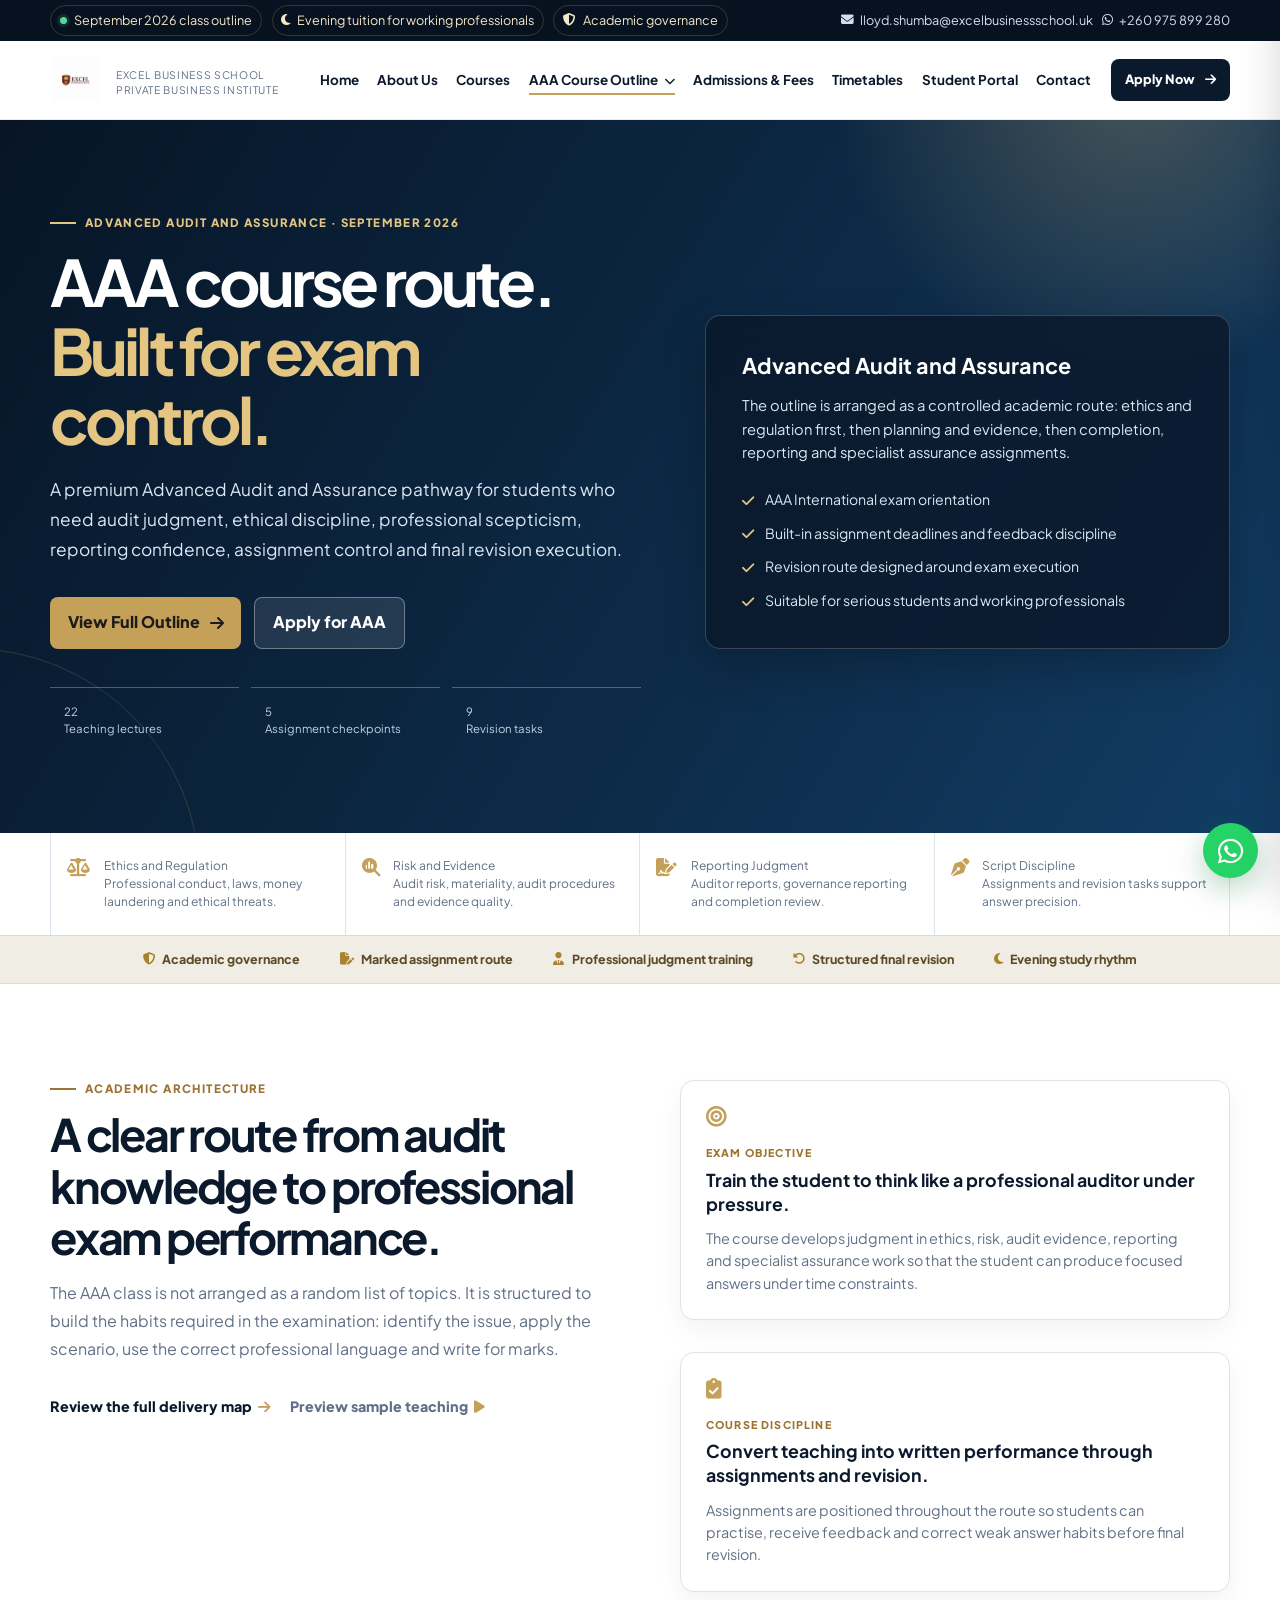
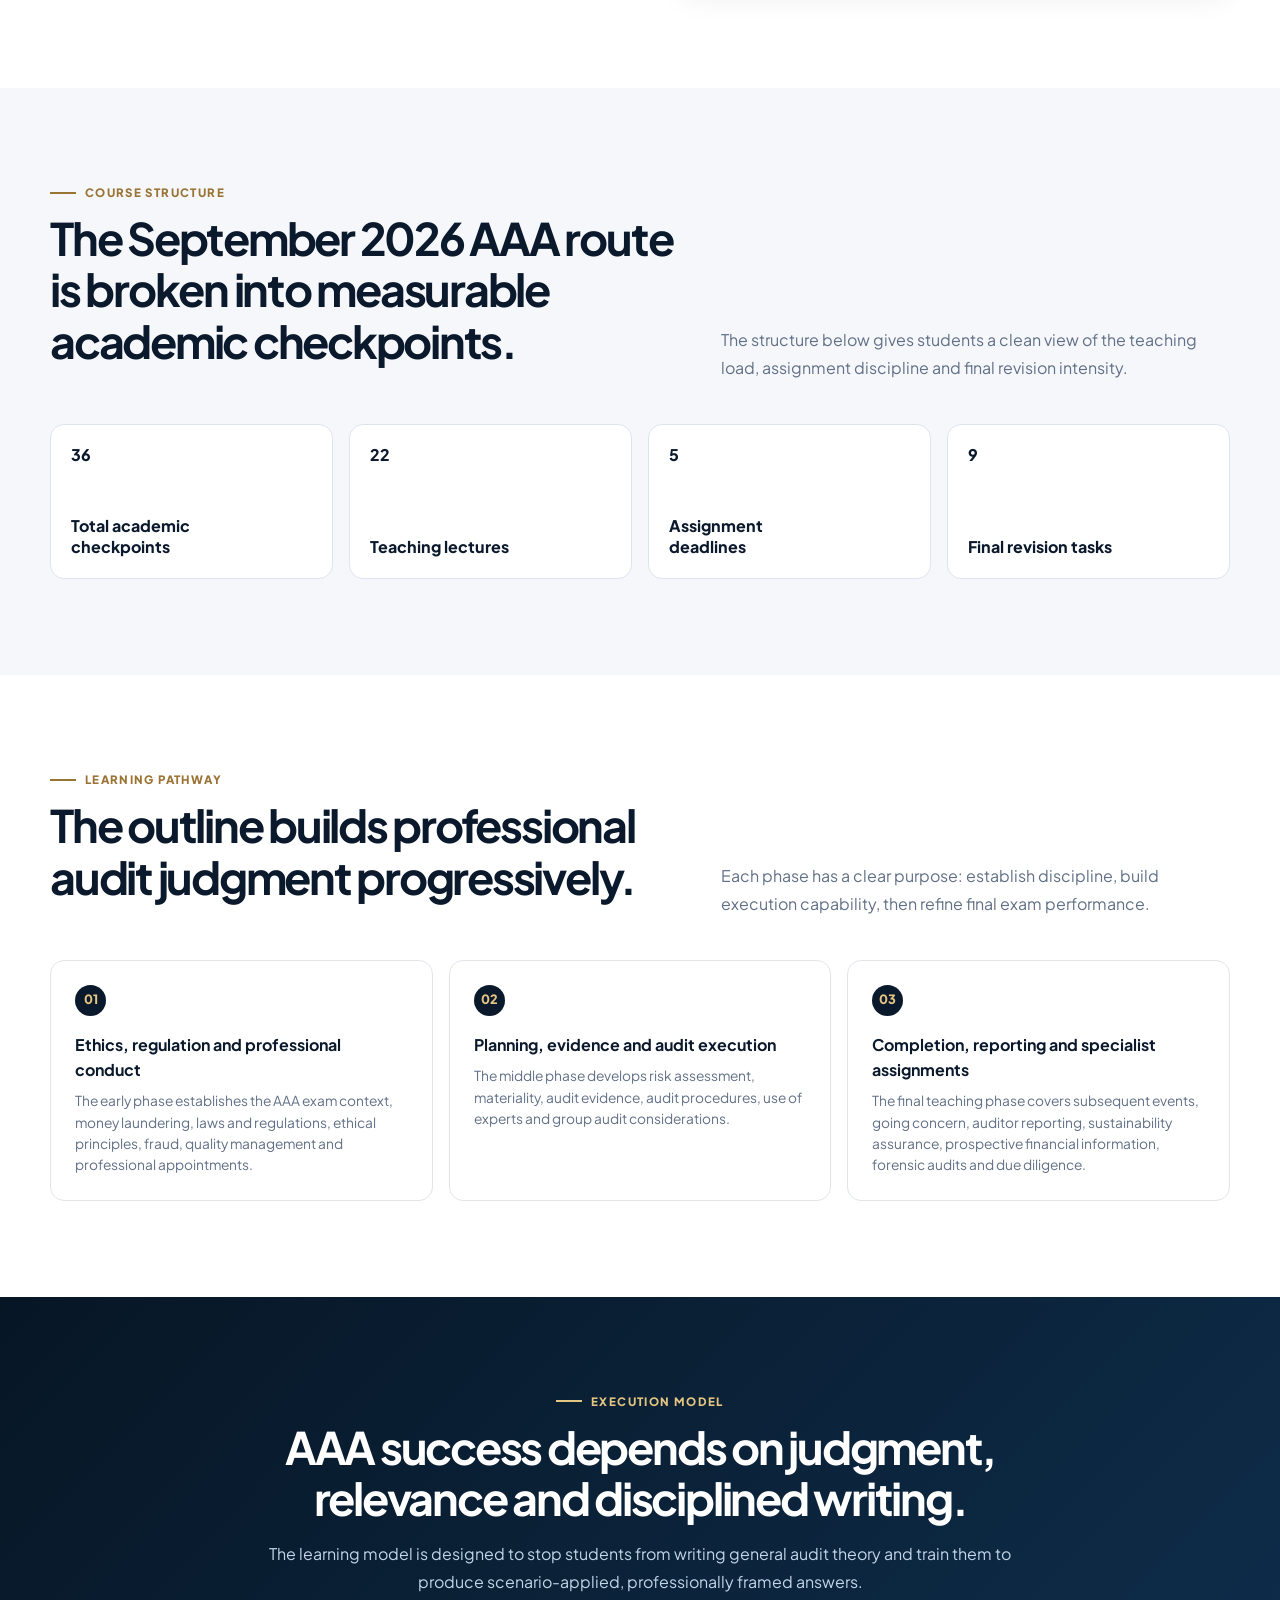
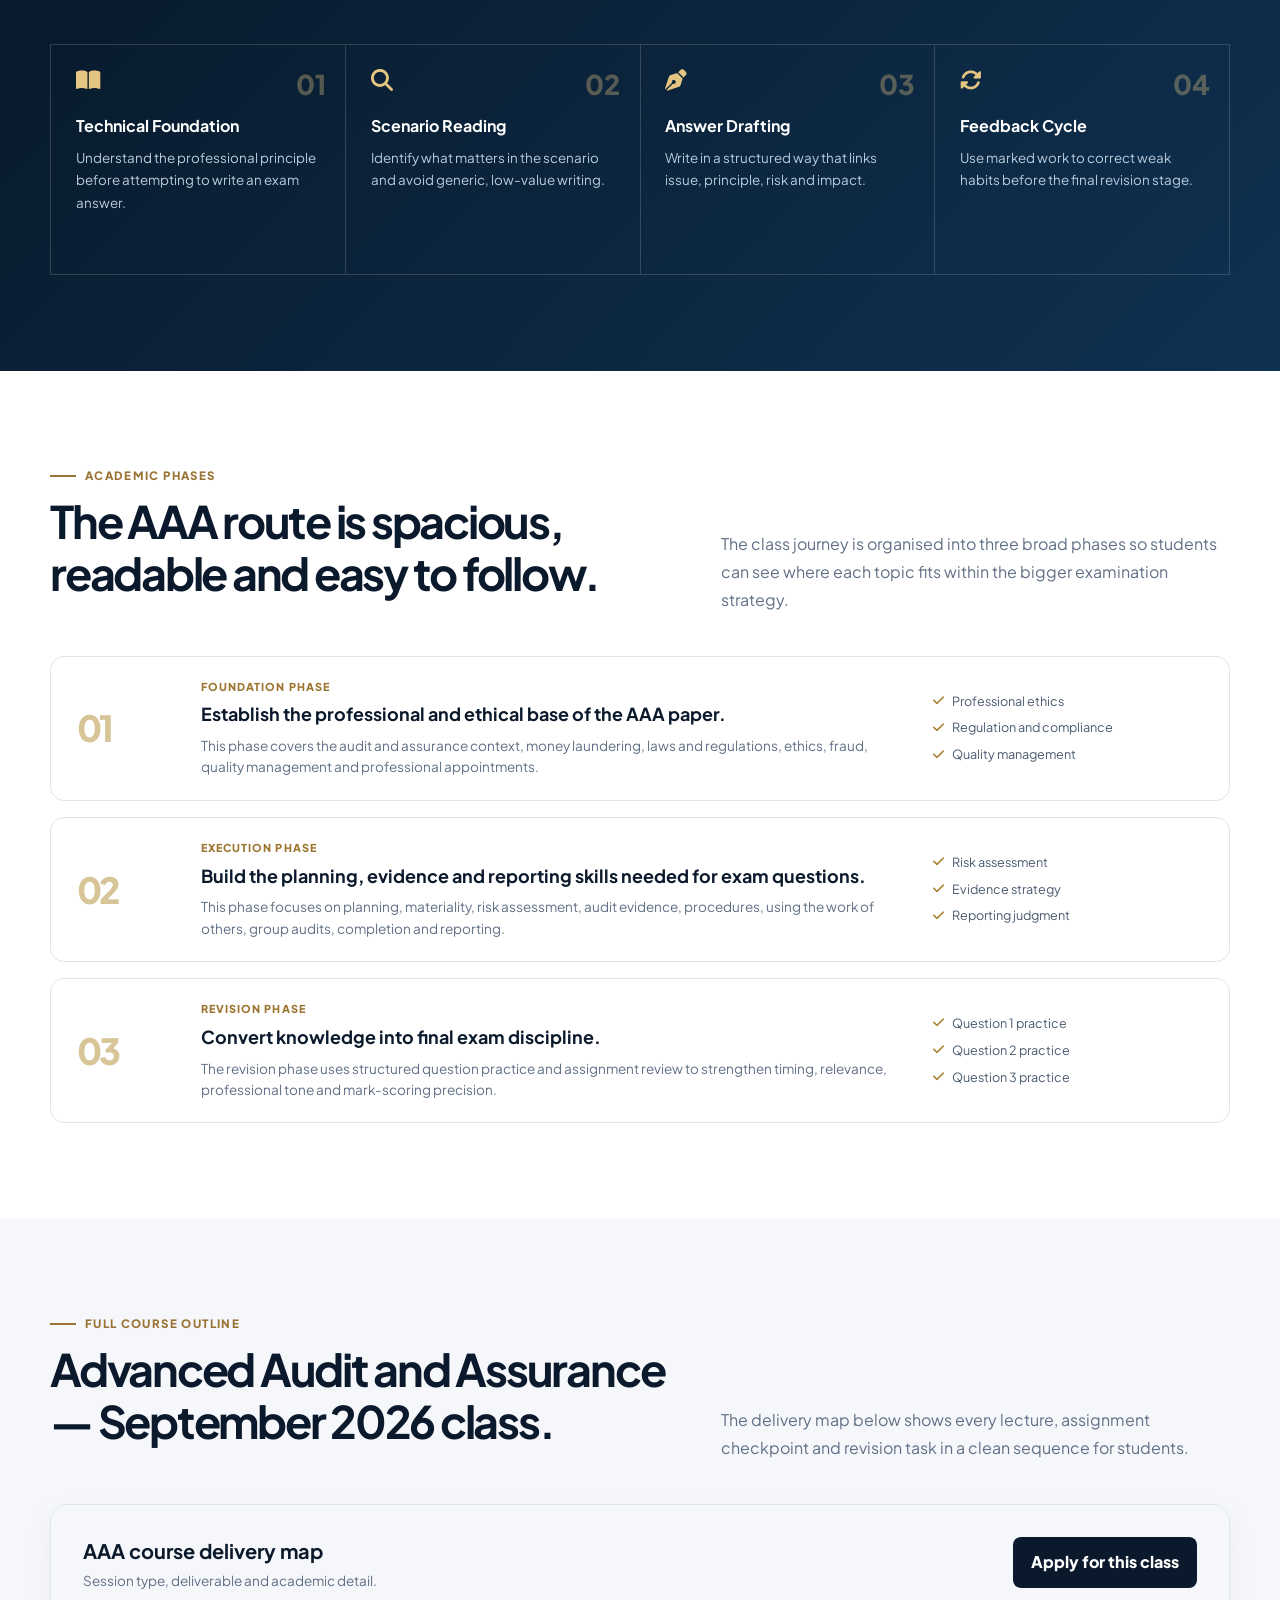
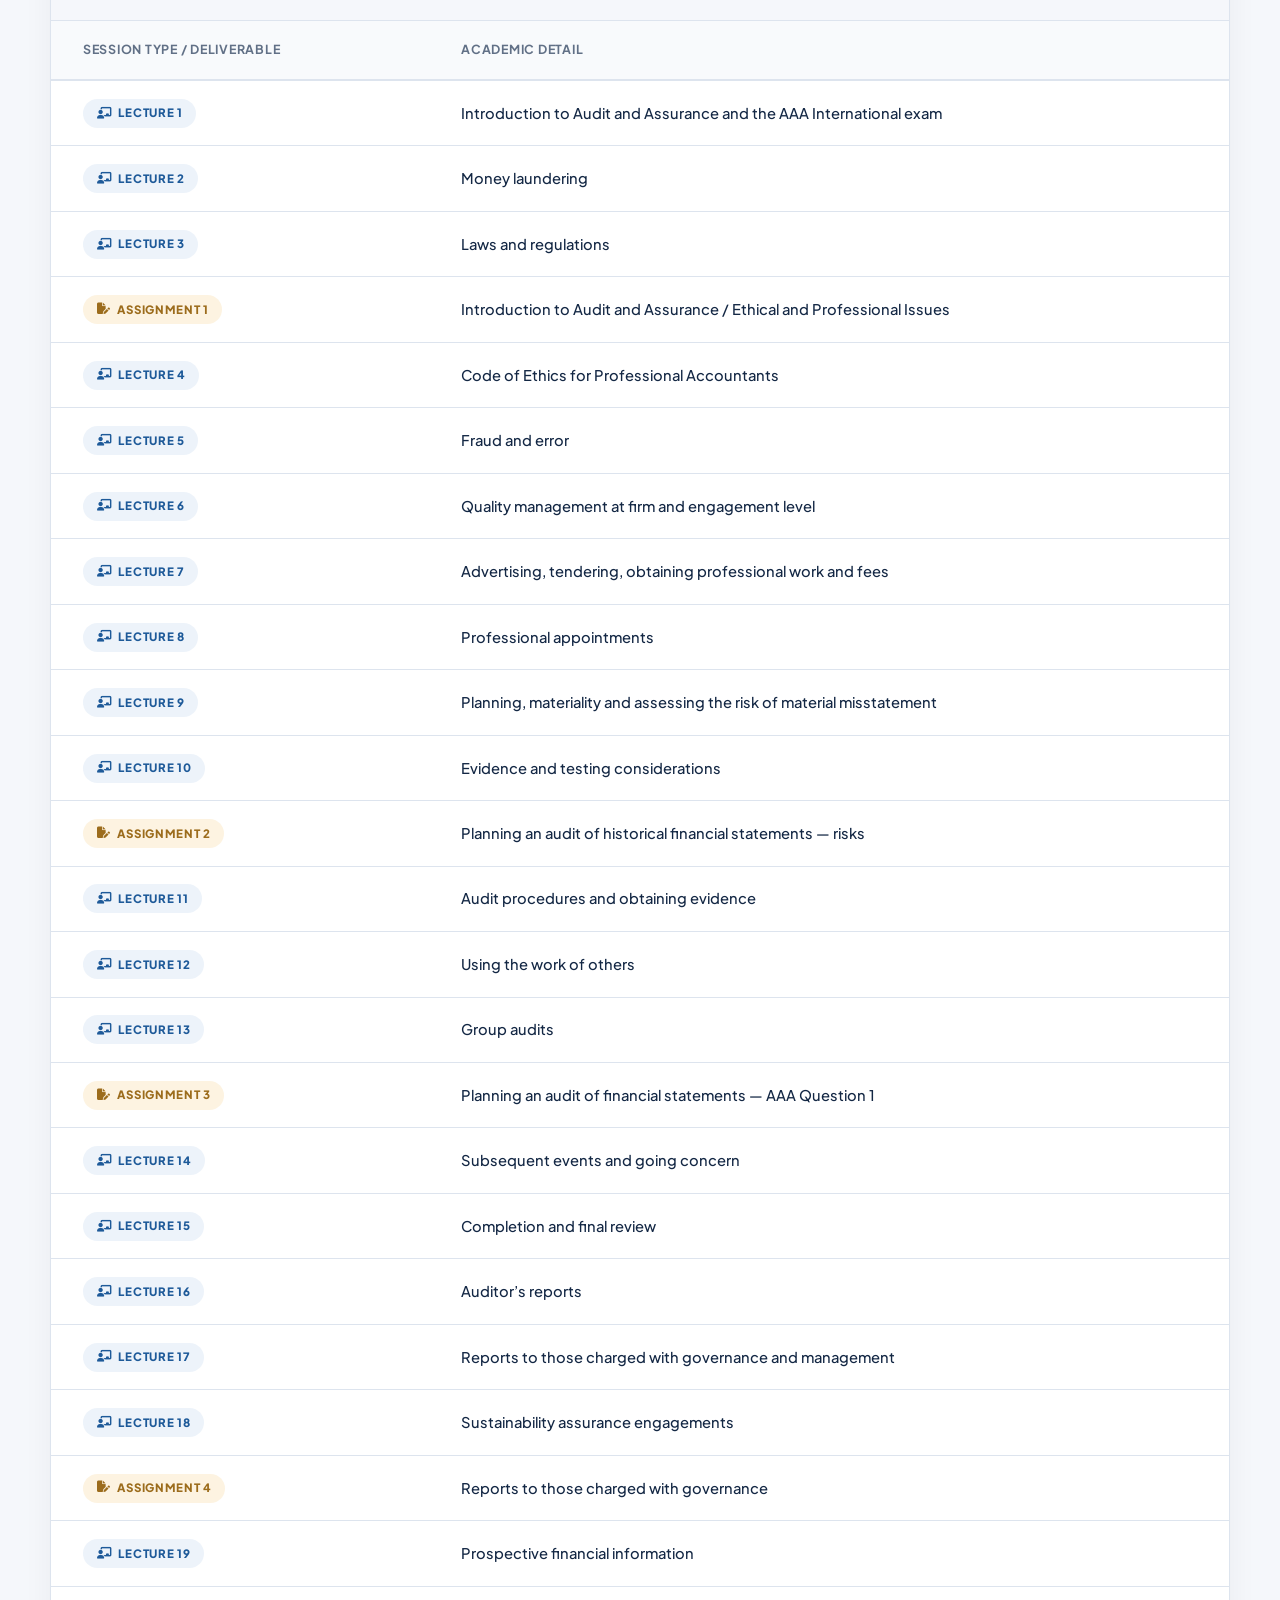
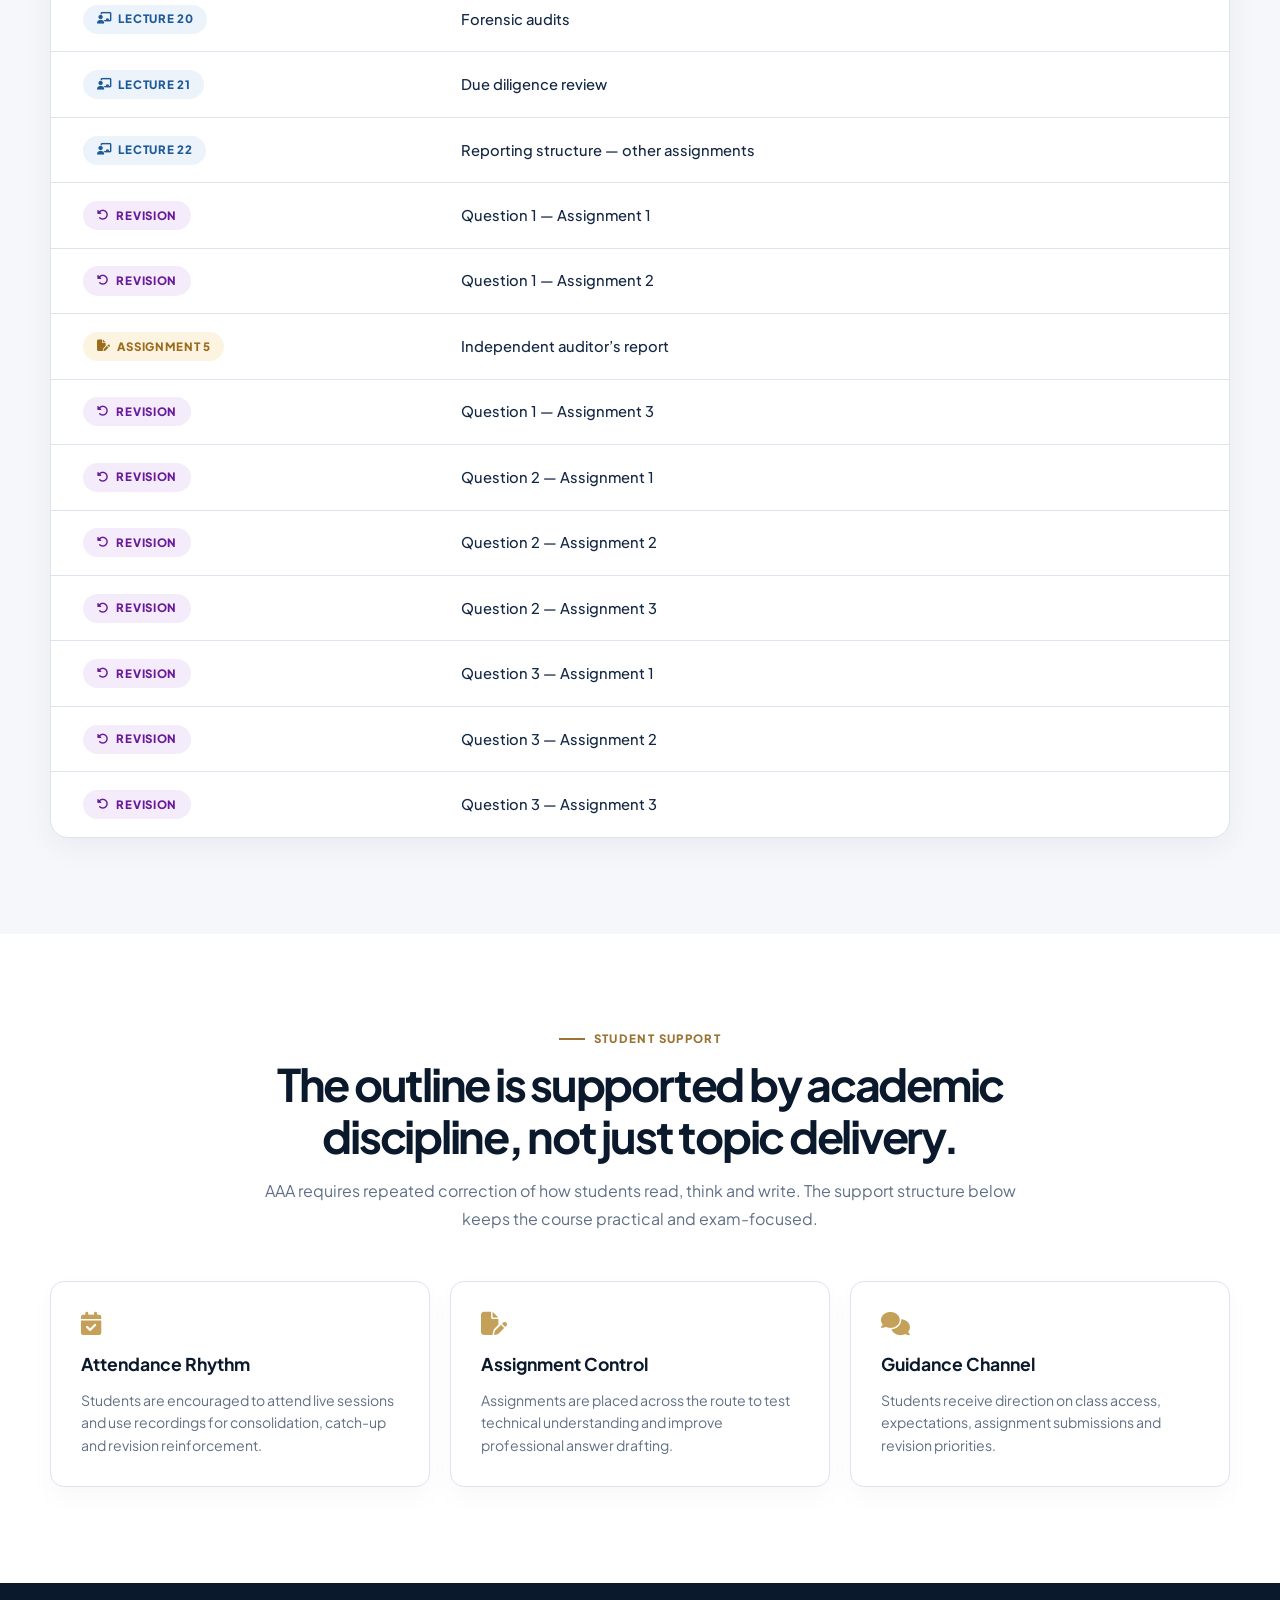
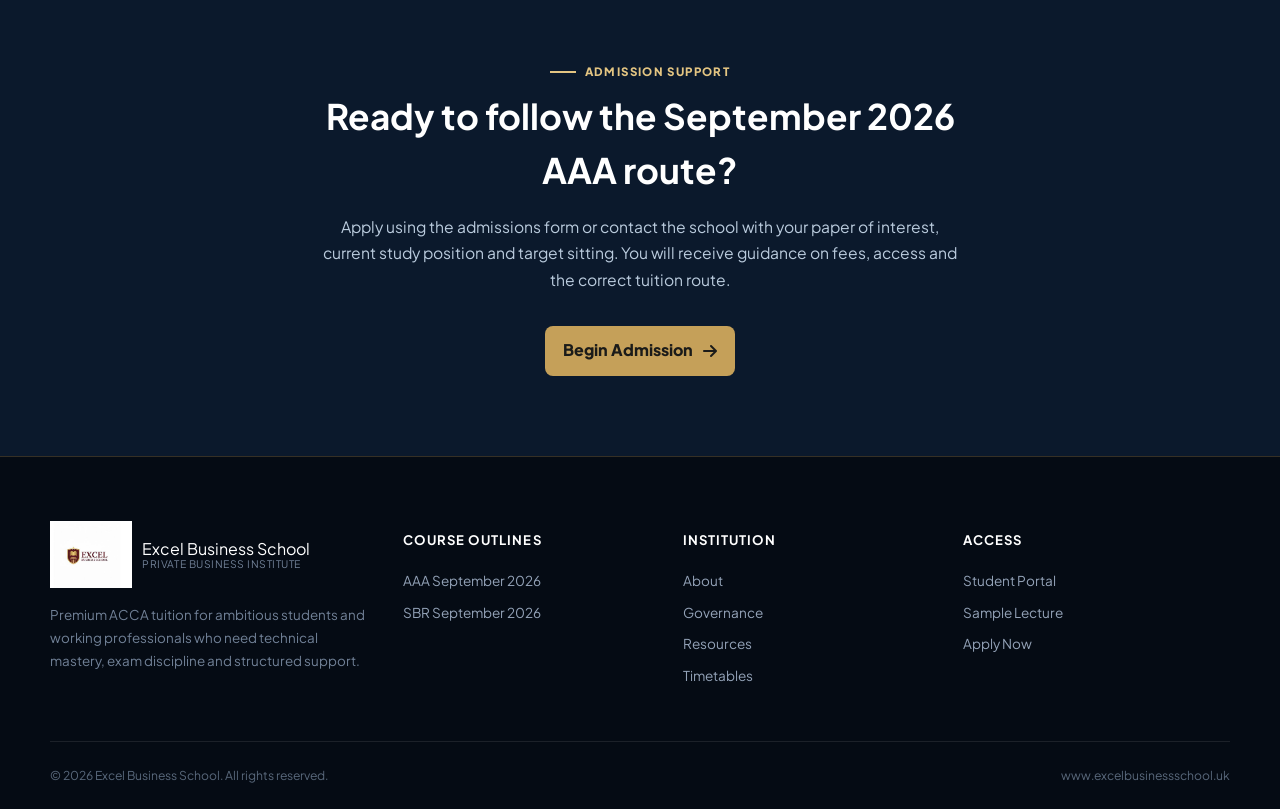
==== commit 5eacd4d7: "Update print statement from 'Hello' to 'Goodbye'" ====
--- a/aaa-course-outline.html
+++ b/aaa-course-outline.html
@@ -5,10 +5,7 @@
   <meta name="viewport" content="width=device-width, initial-scale=1.0" />
 
   <title>AAA Course Outline | September 2026 Class | Excel Business School</title>
-  <meta
-    name="description"
-    content="Advanced Audit and Assurance September 2026 class outline for Excel Business School students. View the AAA teaching sequence, assignments, revision route and academic expectations."
-  />
+  <meta name="description" content="Advanced Audit and Assurance September 2026 class outline for Excel Business School students. View the AAA teaching sequence, assignments, revision route and academic expectations." />
   <meta name="theme-color" content="#02050d" />
   <meta name="robots" content="index, follow" />
   <meta name="author" content="Excel Business School" />
@@ -16,20 +13,14 @@
 
   <meta property="og:type" content="website" />
   <meta property="og:title" content="AAA Course Outline | September 2026 Class | Excel Business School" />
-  <meta
-    property="og:description"
-    content="A premium Advanced Audit and Assurance course outline showing the September 2026 teaching route, assignments and revision structure."
-  />
+  <meta property="og:description" content="A premium Advanced Audit and Assurance course outline showing the September 2026 teaching route, assignments and revision structure." />
   <meta property="og:url" content="https://www.excelbusinessschool.uk/aaa-course-outline.html" />
   <meta property="og:image" content="https://www.excelbusinessschool.uk/excel-logo.png" />
   <meta property="og:site_name" content="Excel Business School" />
 
   <meta name="twitter:card" content="summary_large_image" />
   <meta name="twitter:title" content="AAA Course Outline | September 2026 Class" />
-  <meta
-    name="twitter:description"
-    content="Advanced Audit and Assurance September 2026 class outline for Excel Business School students."
-  />
+  <meta name="twitter:description" content="Advanced Audit and Assurance September 2026 class outline for Excel Business School students." />
   <meta name="twitter:image" content="https://www.excelbusinessschool.uk/excel-logo.png" />
 
   <link rel="icon" type="image/png" href="excel-logo.png" />
@@ -39,17 +30,1460 @@
   <link rel="preconnect" href="https://fonts.gstatic.com" crossorigin />
   <link rel="preconnect" href="https://cdnjs.cloudflare.com" />
 
-  <link
-    href="https://fonts.googleapis.com/css2?family=Plus+Jakarta+Sans:wght@400;500;600;700;800;900&display=swap"
-    rel="stylesheet"
-  />
-
-  <link
-    rel="stylesheet"
-    href="https://cdnjs.cloudflare.com/ajax/libs/font-awesome/6.5.0/css/all.min.css"
-  />
-
-  <link rel="stylesheet" href="style.css" />
+  <link href="https://fonts.googleapis.com/css2?family=Plus+Jakarta+Sans:wght@400;500;600;700;800;900&display=swap" rel="stylesheet" />
+  <link rel="stylesheet" href="https://cdnjs.cloudflare.com/ajax/libs/font-awesome/6.5.0/css/all.min.css" />
+
+  <style>
+    /* ==========================================================================
+       Excel Business School - Master Embedded Stylesheet
+       ========================================================================== */
+
+    /* --- Custom Properties (Variables) --- */
+    :root {
+      --ink: #0b192c;
+      --ink-2: #132744;
+      --gold: #c5a059;
+      --gold-light: #e4c582;
+      --paper: #fff;
+      --soft: #f5f7fb;
+      --muted: #617086;
+      --line: #dde4ee;
+      --radius: 18px;
+      --shadow: 0 20px 50px rgba(11, 25, 44, 0.13);
+    }
+
+    /* --- Base & Reset --- */
+    * {
+      box-sizing: border-box;
+    }
+
+    html {
+      scroll-behavior: smooth;
+      scroll-padding-top: 90px; 
+    }
+
+    body {
+      margin: 0;
+      color: var(--ink);
+      background: var(--paper);
+      font-family: 'Plus Jakarta Sans', ui-sans-serif, system-ui, -apple-system, sans-serif;
+      line-height: 1.55;
+      -webkit-font-smoothing: antialiased;
+    }
+
+    body.menu-open {
+      overflow: hidden;
+    }
+
+    img {
+      max-width: 100%;
+      height: auto;
+      display: block;
+    }
+
+    /* --- Typography & Links --- */
+    h1, h2, h3, p {
+      margin-top: 0;
+    }
+
+    a {
+      color: inherit;
+      text-decoration: none;
+      transition: color 0.2s ease;
+    }
+
+    a:focus-visible, 
+    button:focus-visible, 
+    input:focus-visible, 
+    select:focus-visible {
+      outline: 2px solid var(--gold);
+      outline-offset: 4px;
+      border-radius: 4px;
+    }
+
+    button, input, select {
+      font: inherit;
+    }
+
+    /* --- Layout Containers --- */
+    .container {
+      width: min(1180px, calc(100% - 3rem));
+      margin-inline: auto;
+    }
+
+    .split-layout {
+      display: grid;
+      grid-template-columns: 1fr 1fr;
+      gap: 5rem;
+      align-items: start;
+    }
+
+    /* --- Topbar --- */
+    .topbar {
+      background: #071221;
+      color: #d5deed;
+      font-size: 0.79rem;
+    }
+
+    .topbar-inner {
+      min-height: 41px;
+      display: flex;
+      align-items: center;
+      justify-content: space-between;
+      gap: 1rem;
+    }
+
+    .topbar-left, 
+    .topbar-right {
+      display: flex;
+      align-items: center;
+      gap: 0.6rem;
+    }
+
+    .topbar-right a {
+      display: inline-flex;
+      align-items: center;
+      gap: 0.35rem;
+    }
+
+    .topbar-right a:hover {
+      color: var(--gold-light);
+    }
+
+    .status-chip {
+      display: inline-flex;
+      align-items: center;
+      gap: 0.42rem;
+      padding: 0.3rem 0.55rem;
+      border: 1px solid rgba(197, 160, 89, 0.25);
+      border-radius: 999px;
+      color: #f5e7c8;
+      white-space: nowrap;
+    }
+
+    .live-dot {
+      width: 0.48rem;
+      height: 0.48rem;
+      border-radius: 100%;
+      display: inline-block;
+      background: #52d99b;
+      box-shadow: 0 0 0 3px rgba(82, 217, 155, 0.13);
+      animation: pulse 1.8s infinite;
+    }
+
+    /* --- Navigation --- */
+    .navbar {
+      background: rgba(255, 255, 255, 0.96);
+      border-bottom: 1px solid rgba(11, 25, 44, 0.09);
+      position: sticky;
+      top: 0;
+      z-index: 100;
+      backdrop-filter: blur(14px);
+    }
+
+    .nav-inner {
+      min-height: 78px;
+      display: flex;
+      align-items: center;
+      gap: 1.25rem;
+    }
+
+    .brand {
+      display: flex;
+      align-items: center;
+      gap: 0.62rem;
+      flex: 0 0 auto;
+    }
+
+    .brand-logo {
+      width: 56px;
+      height: 48px;
+    }
+
+    .brand-text {
+      display: grid;
+      line-height: 1.1;
+    }
+
+    .brand-text strong {
+      font-size: 1rem;
+      letter-spacing: -0.025em;
+    }
+
+    .brand-text span,
+    .brand-text small {
+      font-size: 0.65rem;
+      letter-spacing: 0.065em;
+      text-transform: uppercase;
+      color: var(--muted);
+      margin-top: 0.28rem;
+    }
+
+    .nav-links {
+      margin-left: auto;
+      display: flex;
+      align-items: center;
+      gap: 1.15rem;
+      font-size: 0.84rem;
+      font-weight: 700;
+    }
+
+    .nav-links > a {
+      padding: 0.5rem 0;
+      position: relative;
+    }
+
+    .nav-links > a::after {
+      content: "";
+      position: absolute;
+      left: 0;
+      right: 0;
+      bottom: 0.22rem;
+      height: 2px;
+      background: var(--gold);
+      transform: scaleX(0);
+      transform-origin: left;
+      transition: transform 0.22s ease;
+    }
+
+    .nav-links > a:hover::after, 
+    .nav-links > a[aria-current=page]::after {
+      transform: scaleX(1);
+    }
+
+    .nav-dropdown {
+      position: relative;
+    }
+
+    .nav-dropdown-toggle {
+      border: 0;
+      background: transparent;
+      color: var(--ink);
+      font-weight: 700;
+      padding: 0.5rem 0;
+      cursor: pointer;
+    }
+    
+    .nav-dropdown-toggle.nav-dropdown-current {
+      position: relative;
+    }
+    
+    .nav-dropdown-toggle.nav-dropdown-current::after {
+      content: "";
+      position: absolute;
+      left: 0;
+      right: 0;
+      bottom: 0.22rem;
+      height: 2px;
+      background: var(--gold);
+      transform: scaleX(1);
+    }
+
+    .nav-dropdown-toggle i {
+      font-size: 0.7rem;
+      margin-left: 0.24rem;
+      transition: transform 0.2s ease;
+    }
+
+    .nav-dropdown-toggle[aria-expanded="true"] i {
+      transform: rotate(180deg);
+    }
+
+    .nav-dropdown-menu {
+      display: grid;
+      gap: 0.1rem;
+      position: absolute;
+      left: 0;
+      top: calc(100% + 0.8rem);
+      width: 300px;
+      padding: 0.55rem;
+      background: #fff;
+      border: 1px solid var(--line);
+      border-radius: 12px;
+      box-shadow: 0 18px 45px rgba(11, 25, 44, 0.17);
+      opacity: 0;
+      visibility: hidden;
+      transform: translateY(-0.35rem);
+      transition: opacity 0.18s ease, transform 0.18s ease, visibility 0.18s ease;
+    }
+
+    .nav-dropdown-toggle[aria-expanded="true"] + .nav-dropdown-menu {
+      opacity: 1;
+      visibility: visible;
+      transform: translateY(0);
+    }
+
+    .nav-dropdown-menu a {
+      padding: 0.7rem 0.75rem;
+      border-radius: 8px;
+    }
+
+    .nav-dropdown-menu a:hover, 
+    .nav-dropdown-menu a:focus {
+      background: #f7f4ed;
+    }
+
+    .nav-dropdown-menu strong, 
+    .nav-dropdown-menu span {
+      display: block;
+    }
+
+    .nav-dropdown-menu strong {
+      font-size: 0.82rem;
+    }
+
+    .nav-dropdown-menu span {
+      font-size: 0.72rem;
+      color: var(--muted);
+      margin-top: 0.1rem;
+    }
+
+    /* --- Buttons & CTAs --- */
+    .nav-cta, .btn {
+      display: inline-flex;
+      align-items: center;
+      justify-content: center;
+      gap: 0.6rem;
+      border: 0;
+      cursor: pointer;
+      font-weight: 800;
+      transition: transform 0.2s ease, box-shadow 0.2s ease, background 0.2s ease;
+    }
+
+    .nav-cta {
+      padding: 0.67rem 0.88rem;
+      border-radius: 8px;
+      color: #fff;
+      background: var(--ink);
+      font-size: 0.8rem;
+      white-space: nowrap;
+    }
+
+    .btn {
+      min-height: 48px;
+      padding: 0.8rem 1.12rem;
+      border-radius: 8px;
+    }
+
+    .btn-primary {
+      background: var(--gold);
+      color: #1b1b19;
+    }
+
+    .btn-primary:hover {
+      background: #dab66e;
+      box-shadow: 0 8px 22px rgba(197, 160, 89, 0.2);
+    }
+
+    .btn-secondary {
+      background: rgba(255, 255, 255, 0.1);
+      color: #fff;
+      border: 1px solid rgba(255, 255, 255, 0.35);
+    }
+
+    .btn-secondary:hover {
+      background: rgba(255, 255, 255, 0.2);
+    }
+    
+    .outline-toolbar .btn-secondary {
+      background: var(--ink);
+      color: #fff;
+      border: none;
+    }
+    
+    .outline-toolbar .btn-secondary:hover {
+      background: var(--ink-2);
+      transform: translateY(-2px);
+    }
+
+    .nav-cta:hover, .btn:hover {
+      transform: translateY(-2px);
+    }
+
+    /* --- Mobile Menu --- */
+    .menu-btn {
+      display: none;
+      margin-left: auto;
+      width: 43px;
+      height: 40px;
+      border: 1px solid var(--line);
+      border-radius: 8px;
+      background: #fff;
+      color: var(--ink);
+      cursor: pointer;
+    }
+
+    .mobile-backdrop {
+      position: fixed;
+      z-index: 198;
+      inset: 0;
+      background: rgba(2, 9, 20, 0.58);
+      opacity: 0;
+      visibility: hidden;
+      transition: opacity 0.25s ease, visibility 0.25s ease;
+    }
+
+    .mobile-backdrop.open {
+      opacity: 1;
+      visibility: visible;
+    }
+
+    .mobile-menu {
+      position: fixed;
+      z-index: 199;
+      right: 0;
+      top: 0;
+      width: min(370px, 90vw);
+      height: 100dvh;
+      padding: 1.3rem;
+      background: #fff;
+      box-shadow: -12px 0 40px rgba(0, 0, 0, 0.16);
+      transform: translateX(103%);
+      transition: transform 0.3s ease;
+      overflow: auto;
+    }
+
+    .mobile-menu.open {
+      transform: translateX(0);
+    }
+
+    .mobile-head {
+      display: flex;
+      align-items: center;
+      justify-content: space-between;
+      padding-bottom: 1.2rem;
+      border-bottom: 1px solid var(--line);
+    }
+
+    .mobile-head span, 
+    .mobile-course-block > span {
+      display: block;
+      font-size: 0.68rem;
+      letter-spacing: 0.12em;
+      text-transform: uppercase;
+      color: var(--gold);
+      font-weight: 800;
+    }
+
+    .mobile-head strong {
+      display: block;
+      margin-top: 0.2rem;
+    }
+
+    .close-btn {
+      border: 0;
+      background: #f0f3f8;
+      width: 38px;
+      height: 38px;
+      border-radius: 50%;
+      cursor: pointer;
+      transition: background 0.2s ease;
+    }
+
+    .close-btn:hover {
+      background: #e2e8f0;
+    }
+
+    .mobile-links {
+      display: grid;
+      margin-top: 1rem;
+    }
+
+    .mobile-links > a, 
+    .mobile-course-block a {
+      display: flex;
+      justify-content: space-between;
+      align-items: center;
+      padding: 1rem 0.1rem;
+      border-bottom: 1px solid var(--line);
+      font-weight: 700;
+    }
+
+    .mobile-links i {
+      font-size: 0.75rem;
+      color: var(--gold);
+    }
+
+    .mobile-course-block {
+      padding: 1rem 0 0.3rem;
+      border-bottom: 1px solid var(--line);
+    }
+
+    .mobile-course-block a {
+      font-size: 0.86rem;
+      padding: 0.7rem 0.1rem;
+      border: 0;
+    }
+
+    .mobile-cta {
+      padding: 0.9rem !important;
+      margin-top: 1rem;
+      border: 0 !important;
+      border-radius: 8px;
+      background: var(--ink);
+      color: #fff !important;
+      text-align: center;
+      justify-content: center;
+    }
+
+    /* --- Hero Section --- */
+    .hero {
+      position: relative;
+      overflow: hidden;
+      isolation: isolate;
+      background: linear-gradient(122deg, #071526 0%, #0d2c4a 62%, #123d65 100%);
+      color: #fff;
+      padding: 5.9rem 0 5.2rem;
+    }
+
+    .hero-shape {
+      position: absolute;
+      border-radius: 999px;
+      z-index: -1;
+      filter: blur(0.3px);
+    }
+
+    .hero-shape-one {
+      width: 640px;
+      height: 640px;
+      right: -170px;
+      top: -360px;
+      background: radial-gradient(circle, rgba(230, 195, 126, 0.26), transparent 67%);
+    }
+
+    .hero-shape-two {
+      width: 460px;
+      height: 460px;
+      left: -260px;
+      bottom: -275px;
+      border: 1px solid rgba(197, 160, 89, 0.22);
+    }
+
+    .hero-inner {
+      display: grid;
+      grid-template-columns: 1.06fr 0.94fr;
+      align-items: center;
+      gap: 4rem;
+    }
+
+    .eyebrow {
+      display: flex;
+      align-items: center;
+      gap: 0.55rem;
+      color: #9b7334;
+      font-size: 0.72rem;
+      font-weight: 850;
+      letter-spacing: 0.12em;
+      text-transform: uppercase;
+    }
+
+    .eyebrow > span {
+      display: inline-block;
+      width: 26px;
+      height: 2px;
+      background: currentColor;
+    }
+
+    .eyebrow.light {
+      color: var(--gold-light);
+    }
+
+    .hero h1 {
+      max-width: 700px;
+      margin: 0.9rem 0 1.25rem;
+      font-size: clamp(2.4rem, 5vw, 4.55rem);
+      line-height: 1.08;
+      letter-spacing: -0.06em;
+    }
+    
+    .hero h1 span {
+      display: block;
+      color: var(--gold-light);
+    }
+
+    .hero-copy > p {
+      max-width: 655px;
+      margin-bottom: 2rem;
+      color: #dce7f4;
+      font-size: 1.08rem;
+      line-height: 1.75;
+    }
+
+    .hero-actions {
+      display: flex;
+      flex-wrap: wrap;
+      gap: 0.8rem;
+    }
+
+    .hero-metrics {
+      display: grid;
+      grid-template-columns: repeat(3, 1fr);
+      gap: 0.75rem;
+      margin-top: 2.4rem;
+      max-width: 640px;
+    }
+
+    .hero-metrics div {
+      padding: 0.85rem;
+      border-top: 1px solid rgba(255, 255, 255, 0.28);
+    }
+
+    .hero-metrics strong, 
+    .hero-metrics span {
+      display: block;
+    }
+
+    .hero-metrics strong {
+      font-size: 1.15rem;
+      color: var(--gold-light);
+    }
+
+    .hero-metrics span {
+      margin-top: 0.12rem;
+      color: #c2d2e4;
+      font-size: 0.71rem;
+      line-height: 1.35;
+    }
+
+    .hero-panel {
+      position: relative;
+    }
+
+    .panel-card {
+      background: rgba(11, 25, 44, 0.84);
+      box-shadow: 0 18px 45px rgba(0, 0, 0, 0.23);
+      backdrop-filter: blur(16px);
+      border: 1px solid rgba(255, 255, 255, 0.19);
+      border-radius: 15px;
+      padding: 2.25rem;
+    }
+
+    .panel-card h3 {
+      font-size: 1.35rem;
+      line-height: 1.3;
+      margin: 0 0 0.85rem;
+      color: #fff;
+    }
+    
+    .panel-card p {
+      color: #dce7f4;
+      font-size: 0.92rem;
+      line-height: 1.6;
+      margin-bottom: 1.5rem;
+    }
+    
+    .panel-list {
+      list-style: none;
+      padding: 0;
+      margin: 0;
+      display: grid;
+      gap: 0.75rem;
+      color: #dce7f4;
+      font-size: 0.88rem;
+    }
+    
+    .panel-list li {
+      display: flex;
+      gap: 0.65rem;
+      align-items: flex-start;
+    }
+    
+    .panel-list i {
+      color: var(--gold-light);
+      margin-top: 0.3rem;
+    }
+
+    /* --- Sections & Components --- */
+    .section {
+      padding: 6rem 0;
+    }
+
+    .section-soft {
+      background: var(--soft);
+    }
+
+    .section-title {
+      margin: 0.65rem 0 1rem;
+      font-size: clamp(1.95rem, 3.5vw, 3.1rem);
+      line-height: 1.15;
+      letter-spacing: -0.05em;
+    }
+
+    .section-lead {
+      color: var(--muted);
+      font-size: 1rem;
+      line-height: 1.75;
+    }
+
+    .split-layout > .reveal > .section-lead {
+      max-width: 620px;
+    }
+
+    .center-head {
+      max-width: 800px;
+      margin: 0 auto 3rem;
+      text-align: center;
+    }
+
+    .center-head .eyebrow {
+      justify-content: center;
+    }
+
+    .center-head .section-lead {
+      margin: 0 auto;
+    }
+
+    .section-head {
+      display: grid;
+      grid-template-columns: 1.1fr 0.9fr;
+      align-items: end;
+      gap: 3rem;
+      margin-bottom: 2.6rem;
+    }
+
+    .section-head .section-lead {
+      margin: 0;
+    }
+
+    /* --- Signal Strip --- */
+    .signal-strip {
+      background: #fff;
+      position: relative;
+      z-index: 2;
+    }
+
+    .signal-grid {
+      display: grid;
+      grid-template-columns: repeat(4, 1fr);
+      border-inline: 1px solid var(--line);
+    }
+
+    .signal-card {
+      display: flex;
+      gap: 0.85rem;
+      padding: 1.5rem 1rem;
+      border-right: 1px solid var(--line);
+    }
+
+    .signal-card:last-child {
+      border-right: 0;
+    }
+
+    .signal-card > i {
+      font-size: 1.15rem;
+      color: var(--gold);
+      margin-top: 0.12rem;
+    }
+
+    .signal-card strong {
+      display: block;
+      font-size: 0.84rem;
+      margin: 0 0 0.2rem;
+    }
+
+    .signal-card span {
+      display: block;
+      font-size: 0.75rem;
+      line-height: 1.5;
+      color: var(--muted);
+      margin: 0;
+    }
+
+    /* --- Prestige Band --- */
+    .prestige-band {
+      overflow: hidden;
+      background: #f0ede5;
+      border-block: 1px solid #e2d9c8;
+    }
+
+    .prestige-track {
+      display: flex;
+      justify-content: center;
+      gap: 2.5rem;
+      width: max-content;
+      min-width: 100%;
+      padding: 0.85rem 1.5rem;
+      color: #5e4a27;
+      font-size: 0.78rem;
+      font-weight: 750;
+      white-space: nowrap;
+    }
+
+    .prestige-track span {
+      display: inline-flex;
+      gap: 0.45rem;
+      align-items: center;
+    }
+
+    .prestige-track i {
+      color: #aa812f;
+    }
+
+    /* --- Text Links --- */
+    .intro-actions {
+      display: flex;
+      gap: 1.25rem;
+      margin-top: 2rem;
+    }
+
+    .text-link {
+      color: var(--ink);
+      font-size: 0.89rem;
+      font-weight: 800;
+    }
+
+    .text-link i {
+      color: var(--gold);
+      margin-left: 0.2rem;
+    }
+
+    .text-link.muted {
+      color: var(--muted);
+    }
+
+    /* --- Mission & Governance Grids --- */
+    .mission-grid {
+      display: grid;
+      gap: 1rem;
+    }
+
+    .mission-card {
+      background: #fff;
+      border: 1px solid var(--line);
+      border-radius: 14px;
+      padding: 1.55rem;
+      box-shadow: 0 10px 26px rgba(11, 25, 44, 0.05);
+    }
+
+    .mission-card + .mission-card {
+      margin-top: 1rem;
+    }
+
+    .mission-card > i {
+      color: var(--gold);
+      font-size: 1.3rem;
+    }
+
+    .mission-card small {
+      display: block;
+      margin-top: 0.9rem;
+      color: #9c742f;
+      text-transform: uppercase;
+      letter-spacing: 0.11em;
+      font-size: 0.67rem;
+      font-weight: 850;
+    }
+
+    .mission-card h3 {
+      margin: 0.45rem 0 0.65rem;
+      line-height: 1.35;
+      font-size: 1.11rem;
+    }
+
+    .mission-card p {
+      color: var(--muted);
+      font-size: 0.9rem;
+      margin: 0;
+    }
+    
+    .governance-grid {
+      display: grid;
+      grid-template-columns: repeat(3, 1fr);
+      gap: 1.25rem;
+    }
+    
+    .governance-card {
+      background: #fff;
+      border: 1px solid var(--line);
+      border-radius: 14px;
+      padding: 1.85rem;
+      box-shadow: 0 10px 26px rgba(11, 25, 44, 0.03);
+    }
+    
+    .governance-card i {
+      color: var(--gold);
+      font-size: 1.45rem;
+      margin-bottom: 1rem;
+    }
+    
+    .governance-card h3 {
+      font-size: 1.1rem;
+      margin: 0 0 0.65rem;
+    }
+    
+    .governance-card p {
+      font-size: 0.88rem;
+      color: var(--muted);
+      margin: 0;
+      line-height: 1.6;
+    }
+
+    /* --- Metrics Grid --- */
+    .metrics-grid {
+      display: grid;
+      grid-template-columns: repeat(4, 1fr);
+      gap: 1rem;
+    }
+
+    .metric-card {
+      min-height: 155px;
+      background: #fff;
+      border: 1px solid var(--line);
+      border-radius: 14px;
+      padding: 1.25rem;
+      display: flex;
+      flex-direction: column;
+      justify-content: space-between;
+    }
+
+    .metric-card strong {
+      color: var(--gold);
+      font-size: 1.6rem;
+      letter-spacing: -0.05em;
+    }
+
+    .metric-card span {
+      max-width: 150px;
+      font-weight: 750;
+      line-height: 1.3;
+    }
+
+    /* --- Methodology Section --- */
+    .methodology-section {
+      background: linear-gradient(135deg, #071625, #0f3151);
+      color: #fff;
+    }
+
+    .methodology-section .section-lead {
+      color: #c2d5e8;
+    }
+
+    .method-grid {
+      display: grid;
+      grid-template-columns: repeat(4, 1fr);
+      border-top: 1px solid rgba(255, 255, 255, 0.16);
+      border-left: 1px solid rgba(255, 255, 255, 0.16);
+    }
+
+    .method-card {
+      position: relative;
+      min-height: 230px;
+      padding: 1.55rem;
+      border-right: 1px solid rgba(255, 255, 255, 0.16);
+      border-bottom: 1px solid rgba(255, 255, 255, 0.16);
+    }
+
+    .method-card > span {
+      position: absolute;
+      right: 1.2rem;
+      top: 1.15rem;
+      color: rgba(228, 197, 130, 0.35);
+      font-size: 1.7rem;
+      font-weight: 800;
+    }
+
+    .method-card > i {
+      font-size: 1.35rem;
+      color: var(--gold-light);
+    }
+
+    .method-card h3 {
+      margin: 1.25rem 0 0.5rem;
+      font-size: 1rem;
+    }
+
+    .method-card p {
+      color: #bacbdd;
+      font-size: 0.84rem;
+      line-height: 1.65;
+      margin: 0;
+    }
+
+    /* --- Phase Stack (Learning Rhythm) --- */
+    .phase-stack {
+      display: grid;
+      gap: 1rem;
+    }
+
+    .phase-card {
+      display: grid;
+      grid-template-columns: 100px 1fr 270px;
+      align-items: center;
+      gap: 1.5rem;
+      padding: 1.4rem 1.6rem;
+      border: 1px solid var(--line);
+      border-radius: 14px;
+      background: #fff;
+      transition: box-shadow 0.2s ease;
+    }
+
+    .phase-card:hover {
+      box-shadow: var(--shadow);
+    }
+
+    .phase-number {
+      font-size: 2.25rem;
+      color: #d7c497;
+      font-weight: 850;
+      letter-spacing: -0.08em;
+    }
+
+    .phase-label {
+      color: #9c742f;
+      font-size: 0.68rem;
+      font-weight: 850;
+      letter-spacing: 0.1em;
+      text-transform: uppercase;
+    }
+
+    .phase-content h3 {
+      margin: 0.28rem 0 0.45rem;
+      font-size: 1.12rem;
+    }
+
+    .phase-content p {
+      margin: 0;
+      color: var(--muted);
+      font-size: 0.85rem;
+    }
+
+    .phase-list {
+      display: grid;
+      gap: 0.45rem;
+      padding: 0;
+      margin: 0;
+      list-style: none;
+      color: #4b5b71;
+      font-size: 0.79rem;
+    }
+
+    .phase-list li {
+      display: flex;
+      align-items: center;
+      gap: 0.5rem;
+    }
+
+    .phase-list i {
+      color: #aa812f;
+    }
+
+    /* --- Pathway Grids --- */
+    .pathway-grid {
+      display: grid;
+      grid-template-columns: repeat(3, 1fr);
+      gap: 1rem;
+      counter-reset: path;
+    }
+
+    .path-card {
+      padding: 1.5rem;
+      border-radius: 14px;
+      border: 1px solid #e1e5ea;
+      background: #fff;
+    }
+
+    .path-card > span {
+      display: inline-flex;
+      align-items: center;
+      justify-content: center;
+      width: 31px;
+      height: 31px;
+      border-radius: 50%;
+      background: var(--ink);
+      color: var(--gold-light);
+      font-size: 0.8rem;
+      font-weight: 850;
+    }
+
+    .path-card h3 {
+      margin: 1.1rem 0 0.45rem;
+      font-size: 1rem;
+    }
+
+    .path-card p {
+      margin: 0;
+      color: var(--muted);
+      font-size: 0.86rem;
+    }
+
+    /* --- Course Outline Table Components --- */
+    .outline-shell {
+      background: #fff;
+      border: 1px solid var(--line);
+      border-radius: var(--radius);
+      overflow: hidden;
+      box-shadow: 0 10px 30px rgba(11, 25, 44, 0.05);
+    }
+
+    .outline-toolbar {
+      display: flex;
+      justify-content: space-between;
+      align-items: center;
+      padding: 1.85rem 2rem;
+      background: var(--soft);
+      border-bottom: 1px solid var(--line);
+    }
+    
+    .outline-toolbar h2 {
+      margin: 0 0 0.25rem;
+      font-size: 1.25rem;
+    }
+    
+    .outline-toolbar p {
+      margin: 0;
+      font-size: 0.85rem;
+      color: var(--muted);
+    }
+
+    .outline-table {
+      width: 100%;
+      border-collapse: collapse;
+      text-align: left;
+    }
+    
+    .outline-table th {
+      background: #f8fafc;
+      padding: 1.2rem 2rem;
+      font-size: 0.78rem;
+      text-transform: uppercase;
+      letter-spacing: 0.06em;
+      color: var(--muted);
+      border-bottom: 2px solid var(--line);
+    }
+    
+    .outline-table td {
+      padding: 1.1rem 2rem;
+      border-bottom: 1px solid var(--line);
+      vertical-align: middle;
+    }
+    
+    .outline-table tr:last-child td {
+      border-bottom: none;
+    }
+    
+    .outline-table tr:hover td {
+      background: #fcfdfe;
+    }
+
+    .type-pill {
+      display: inline-flex;
+      align-items: center;
+      gap: 0.45rem;
+      padding: 0.35rem 0.85rem;
+      border-radius: 999px;
+      font-size: 0.72rem;
+      font-weight: 800;
+      text-transform: uppercase;
+      letter-spacing: 0.06em;
+      white-space: nowrap;
+    }
+    
+    .type-pill.lecture {
+      background: #edf3fa;
+      color: #1e5a99;
+    }
+    
+    .type-pill.assignment {
+      background: #fdf3e1;
+      color: #9c6c1c;
+    }
+    
+    .type-pill.revision {
+      background: #f4ecfa;
+      color: #6a1b9a;
+    }
+
+    .detail-cell {
+      font-size: 0.92rem;
+      font-weight: 500;
+      color: var(--ink-2);
+    }
+
+    /* --- CTA Band --- */
+    .cta-band {
+      background: var(--ink);
+      color: #fff;
+      padding: 5rem 0;
+      text-align: center;
+    }
+    
+    .cta-layout {
+      display: flex;
+      flex-direction: column;
+      align-items: center;
+      gap: 2rem;
+      max-width: 650px;
+      margin: 0 auto;
+    }
+    
+    .cta-layout .eyebrow {
+      justify-content: center;
+    }
+    
+    .cta-layout h2 {
+      color: #fff;
+      font-size: clamp(1.8rem, 3vw, 2.2rem);
+      margin: 0.5rem 0 1rem;
+    }
+    
+    .cta-layout p {
+      color: #bacbdd;
+      font-size: 0.98rem;
+      line-height: 1.7;
+      margin: 0;
+    }
+
+    /* --- Footer --- */
+    .footer {
+      background: #050b14;
+      color: #94a3b8;
+      padding: 4rem 0 1.5rem;
+      border-top: 1px solid rgba(197, 160, 89, 0.25);
+    }
+
+    .footer-grid {
+      display: grid;
+      grid-template-columns: 1.3fr 1fr 1fr 1.1fr;
+      gap: 2.3rem;
+      padding-bottom: 2.8rem;
+    }
+
+    .footer-brand {
+      display: flex;
+      align-items: center;
+      gap: 0.65rem;
+      margin-bottom: 1rem;
+      color: #fff;
+    }
+    
+    .footer-brand span {
+      display: grid;
+      line-height: 1.2;
+    }
+
+    .footer-brand strong {
+      font-size: 1.05rem;
+    }
+    
+    .footer-brand em {
+      font-size: 0.65rem;
+      letter-spacing: 0.05em;
+      text-transform: uppercase;
+      font-style: normal;
+      color: #718197;
+    }
+
+    .footer-grid > div > p {
+      max-width: 370px;
+      margin: 0;
+      color: #718197;
+      font-size: 0.84rem;
+      line-height: 1.7;
+    }
+
+    .footer-grid h3 {
+      color: #fff;
+      font-size: 0.82rem;
+      text-transform: uppercase;
+      letter-spacing: 0.08em;
+      margin: 0.55rem 0 1.25rem;
+    }
+
+    .footer-grid a:not(.footer-brand) {
+      display: block;
+      margin-bottom: 0.65rem;
+      font-size: 0.85rem;
+      transition: color 0.2s ease;
+    }
+
+    .footer-grid a:not(.footer-brand):hover {
+      color: var(--gold-light);
+    }
+
+    .footer-bottom {
+      display: flex;
+      justify-content: space-between;
+      gap: 1rem;
+      padding-top: 1.5rem;
+      border-top: 1px solid rgba(255, 255, 255, 0.09);
+      color: #59687b;
+      font-size: 0.76rem;
+    }
+
+    /* --- Floating Actions --- */
+    .whatsapp-float {
+      position: fixed;
+      z-index: 90;
+      right: 1.35rem;
+      bottom: 1.35rem;
+      display: inline-flex;
+      align-items: center;
+      justify-content: center;
+      width: 55px;
+      height: 55px;
+      border-radius: 999px;
+      background: #25d366;
+      color: #fff;
+      font-size: 1.8rem;
+      box-shadow: 0 10px 30px rgba(16, 112, 58, 0.3);
+      transition: transform 0.2s ease;
+    }
+
+    .whatsapp-float:hover {
+      transform: translateY(-3px);
+    }
+
+    /* --- Reveal Animations --- */
+    .reveal {
+      opacity: 0;
+      transform: translateY(16px);
+      transition: opacity 0.65s ease, transform 0.65s ease;
+    }
+
+    .reveal.in-view {
+      opacity: 1;
+      transform: none;
+    }
+
+    @keyframes pulse {
+      50% { box-shadow: 0 0 0 6px rgba(82, 217, 155, 0); }
+    }
+
+    /* ==========================================================================
+       Media Queries & Responsive Logic
+       ========================================================================== */
+
+    @media (prefers-reduced-motion: reduce) {
+      html { scroll-behavior: auto; }
+      *, *::before, *::after {
+        animation-duration: 0.01ms !important;
+        animation-iteration-count: 1 !important;
+        transition-duration: 0.01ms !important;
+      }
+      .reveal { opacity: 1; transform: none; }
+    }
+
+    @media (max-width: 1120px) {
+      .nav-links { gap: 0.75rem; font-size: 0.77rem; }
+      .nav-cta { font-size: 0.75rem; }
+      .hero-inner { gap: 2.5rem; }
+      .split-layout { gap: 3rem; }
+      .footer-grid { grid-template-columns: repeat(2, 1fr); }
+    }
+
+    @media (max-width: 930px) {
+      .topbar-right span { display: none; }
+      .nav-links, .nav-cta { display: none; }
+      .menu-btn { display: block; }
+      
+      .hero { padding-top: 4.5rem; }
+      .hero-inner { grid-template-columns: 1fr; }
+      .hero-copy { max-width: 720px; }
+      
+      .signal-grid { grid-template-columns: 1fr 1fr; }
+      .signal-card:nth-child(2) { border-right: 0; }
+      .signal-card:nth-child(-n+2) { border-bottom: 1px solid var(--line); }
+      
+      .metrics-grid, 
+      .governance-grid { grid-template-columns: 1fr 1fr; }
+      
+      .method-grid { grid-template-columns: 1fr 1fr; }
+      .phase-card { grid-template-columns: 70px 1fr; }
+      .phase-list { grid-column: 2; grid-template-columns: repeat(3, 1fr); }
+      
+      .section-head { grid-template-columns: 1fr; gap: 0.3rem; }
+      .section { padding: 4.6rem 0; }
+    }
+
+    @media (max-width: 768px) {
+      .outline-toolbar {
+        flex-direction: column;
+        align-items: flex-start;
+        gap: 1.25rem;
+        padding: 1.5rem;
+      }
+      
+      .outline-table thead {
+        display: none;
+      }
+      
+      .outline-table tr {
+        display: block;
+        padding: 1rem 1.5rem;
+        border-bottom: 1px solid var(--line);
+      }
+      
+      .outline-table td {
+        display: block;
+        padding: 0 0 0.65rem 0;
+        border: none;
+      }
+      
+      .outline-table tr:hover td {
+        background: transparent;
+      }
+      
+      .outline-table td::before {
+        content: attr(data-label);
+        display: block;
+        font-size: 0.65rem;
+        text-transform: uppercase;
+        color: var(--muted);
+        font-weight: 700;
+        margin-bottom: 0.35rem;
+      }
+    }
+
+    @media (max-width: 620px) {
+      .container { width: min(100% - 2rem, 1180px); }
+      .topbar-inner { min-height: 36px; }
+      .topbar-left .status-chip:nth-child(2), 
+      .topbar-left .status-chip:nth-child(3) { display: none; }
+      .topbar-right { margin-left: auto; }
+      
+      .hero { padding: 3.8rem 0 4rem; }
+      .hero h1 { font-size: clamp(2.25rem, 11vw, 3.35rem); }
+      .hero-copy > p { font-size: 0.98rem; }
+      .hero-metrics { gap: 0.35rem; }
+      .hero-metrics div { padding: 0.65rem 0.35rem; }
+      .hero-metrics strong { font-size: 1rem; }
+      .hero-metrics span { font-size: 0.62rem; }
+      
+      .panel-card { padding: 1.5rem; }
+      
+      .signal-grid, 
+      .metrics-grid,
+      .governance-grid, 
+      .pathway-grid, 
+      .footer-grid { grid-template-columns: 1fr; }
+      
+      .signal-card, 
+      .signal-card:nth-child(2) { border-right: 0; border-bottom: 1px solid var(--line); }
+      .signal-card:last-child { border-bottom: 0; }
+      
+      .split-layout { grid-template-columns: 1fr; gap: 2rem; }
+      .section-title { font-size: 2rem; }
+      .center-head, .section-head { margin-bottom: 2rem; }
+      
+      .method-grid { grid-template-columns: 1fr; }
+      .method-card { min-height: 0; }
+      
+      .phase-card { grid-template-columns: 1fr; gap: 0.8rem; padding: 1.35rem; }
+      .phase-list { grid-column: auto; grid-template-columns: 1fr; }
+      .phase-number { font-size: 1.8rem; }
+      
+      .footer-bottom { display: grid; gap: 0.35rem; }
+      
+      .prestige-track { justify-content: flex-start; animation: marquee 26s linear infinite; }
+      
+      .outline-toolbar { padding: 1.25rem; }
+      .outline-table tr { padding: 1rem 1.25rem; }
+    }
+    
+    @keyframes marquee {
+      to { transform: translateX(-25%); }
+    }
+  </style>
 
   <script type="application/ld+json">
     {
@@ -107,8 +1541,8 @@
           <img src="excel-logo.png" width="82" height="58" alt="Excel Business School" />
         </span>
         <span class="brand-text">
-          <strong>Excel Business School</strong>
-          <span>Private Business Institute</span>
+          <span>Excel Business School</span>
+          <small>Private Business Institute</small>
         </span>
       </a>
 
@@ -130,11 +1564,11 @@
 
           <div class="nav-dropdown-menu" role="menu" aria-label="September 2026 course outlines">
             <a href="aaa-course-outline.html" role="menuitem" aria-current="page">
-              <strong>AAA Course Outline</strong>
+              <span>AAA Course Outline</span>
               <span>Advanced Audit and Assurance · September 2026</span>
             </a>
             <a href="sbr-course-outline.html" role="menuitem">
-              <strong>SBR Course Outline</strong>
+              <span>SBR Course Outline</span>
               <span>Strategic Business Reporting · September 2026</span>
             </a>
           </div>
@@ -174,7 +1608,7 @@
     <div class="mobile-head">
       <div>
         <span>Navigation</span>
-        <strong>Excel Business School</strong>
+        <span>Excel Business School</span>
       </div>
       <button class="close-btn" id="closeBtn" type="button" aria-label="Close menu">
         <i class="fas fa-times" aria-hidden="true"></i>
@@ -240,15 +1674,15 @@
 
           <div class="hero-metrics" aria-label="AAA course summary metrics">
             <div>
-              <strong>22</strong>
+              <span>22</span>
               <span>Teaching lectures</span>
             </div>
             <div>
-              <strong>5</strong>
+              <span>5</span>
               <span>Assignment checkpoints</span>
             </div>
             <div>
-              <strong>9</strong>
+              <span>9</span>
               <span>Revision tasks</span>
             </div>
           </div>
@@ -277,7 +1711,7 @@
         <article class="signal-card reveal">
           <i class="fas fa-scale-balanced" aria-hidden="true"></i>
           <div>
-            <strong>Ethics and Regulation</strong>
+            <span>Ethics and Regulation</span>
             <span>Professional conduct, laws, money laundering and ethical threats.</span>
           </div>
         </article>
@@ -285,7 +1719,7 @@
         <article class="signal-card reveal">
           <i class="fas fa-magnifying-glass-chart" aria-hidden="true"></i>
           <div>
-            <strong>Risk and Evidence</strong>
+            <span>Risk and Evidence</span>
             <span>Audit risk, materiality, audit procedures and evidence quality.</span>
           </div>
         </article>
@@ -293,7 +1727,7 @@
         <article class="signal-card reveal">
           <i class="fas fa-file-signature" aria-hidden="true"></i>
           <div>
-            <strong>Reporting Judgment</strong>
+            <span>Reporting Judgment</span>
             <span>Auditor reports, governance reporting and completion review.</span>
           </div>
         </article>
@@ -301,7 +1735,7 @@
         <article class="signal-card reveal">
           <i class="fas fa-pen-nib" aria-hidden="true"></i>
           <div>
-            <strong>Script Discipline</strong>
+            <span>Script Discipline</span>
             <span>Assignments and revision tasks support answer precision.</span>
           </div>
         </article>
@@ -377,19 +1811,19 @@
 
         <div class="metrics-grid">
           <article class="metric-card reveal">
-            <strong>36</strong>
+            <span>36</span>
             <span>Total academic checkpoints</span>
           </article>
           <article class="metric-card reveal">
-            <strong>22</strong>
+            <span>22</span>
             <span>Teaching lectures</span>
           </article>
           <article class="metric-card reveal">
-            <strong>5</strong>
+            <span>5</span>
             <span>Assignment deadlines</span>
           </article>
           <article class="metric-card reveal">
-            <strong>9</strong>
+            <span>9</span>
             <span>Final revision tasks</span>
           </article>
         </div>
@@ -798,7 +2232,7 @@
         <a href="index.html" class="footer-brand">
           <img src="excel-logo.png" width="82" height="58" alt="Excel Business School" />
           <span>
-            <strong>Excel Business School</strong>
+            <span>Excel Business School</span>
             <em>Private Business Institute</em>
           </span>
         </a>
